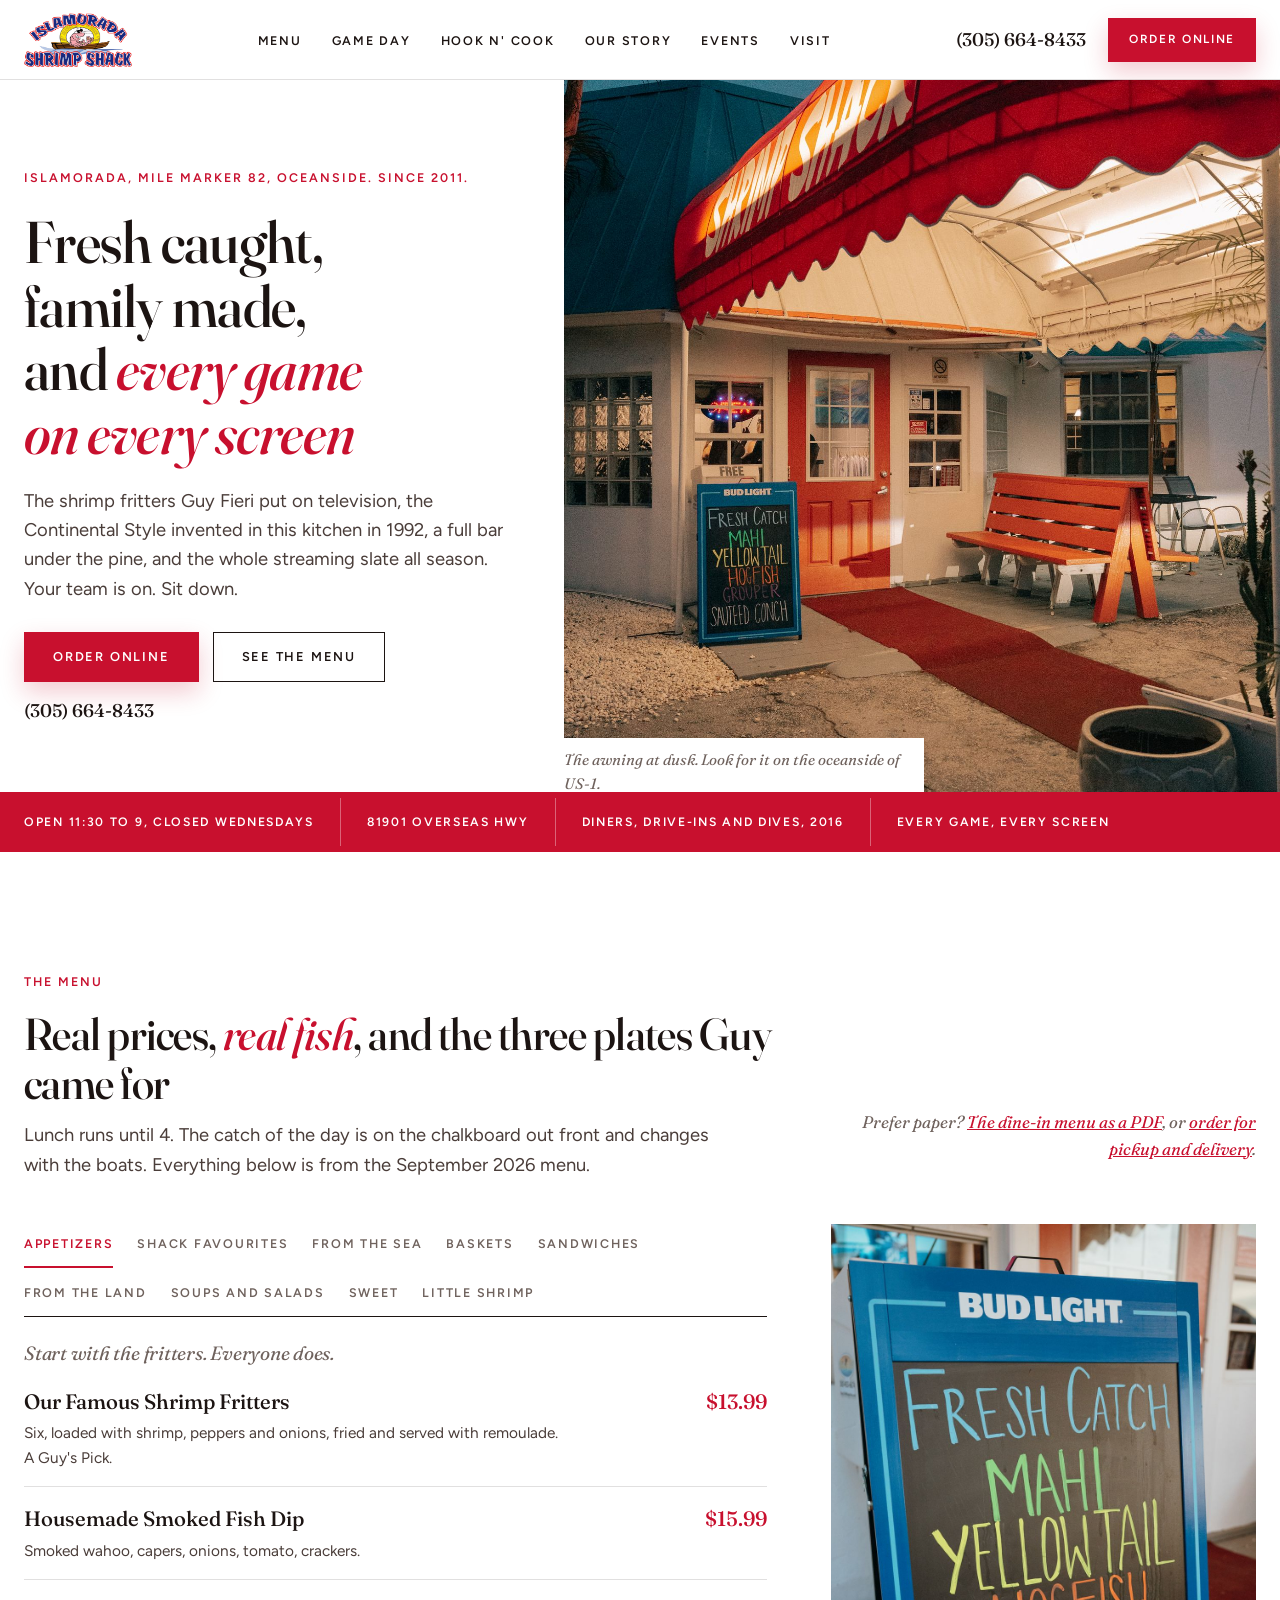
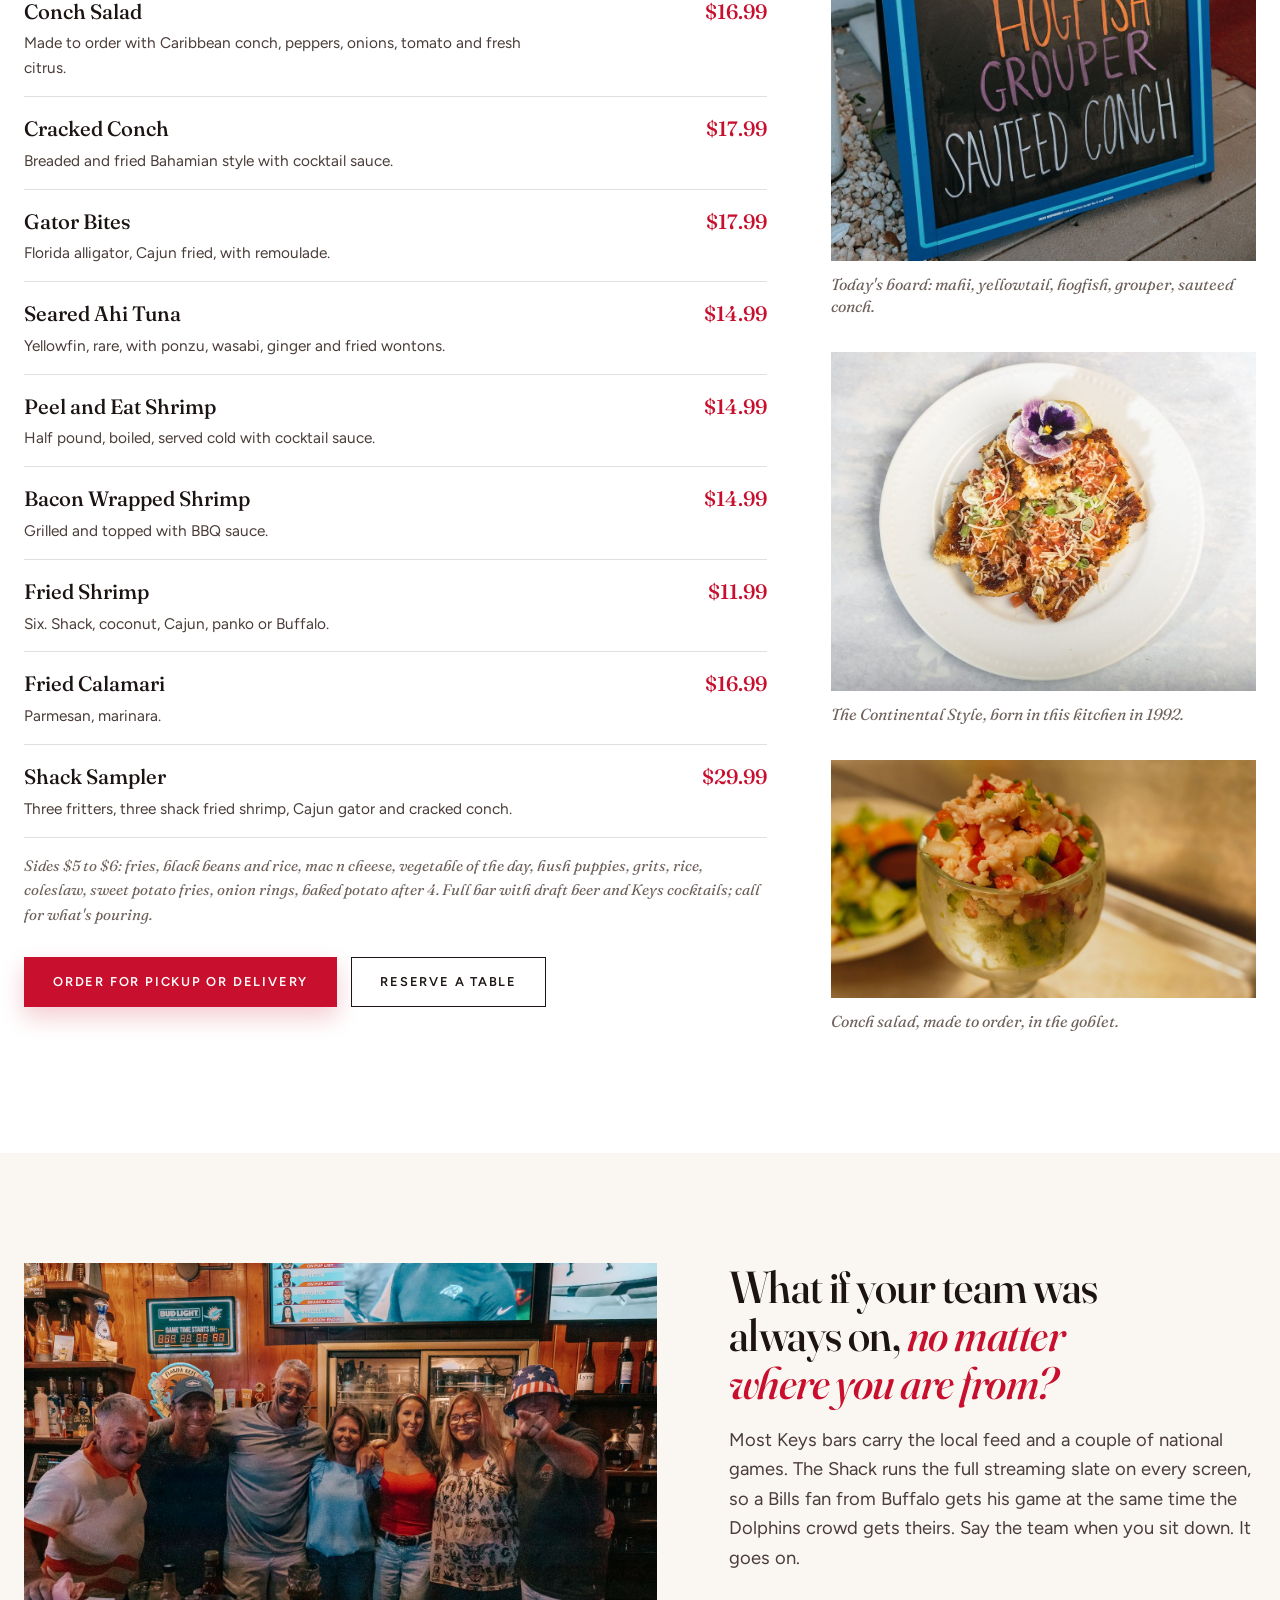
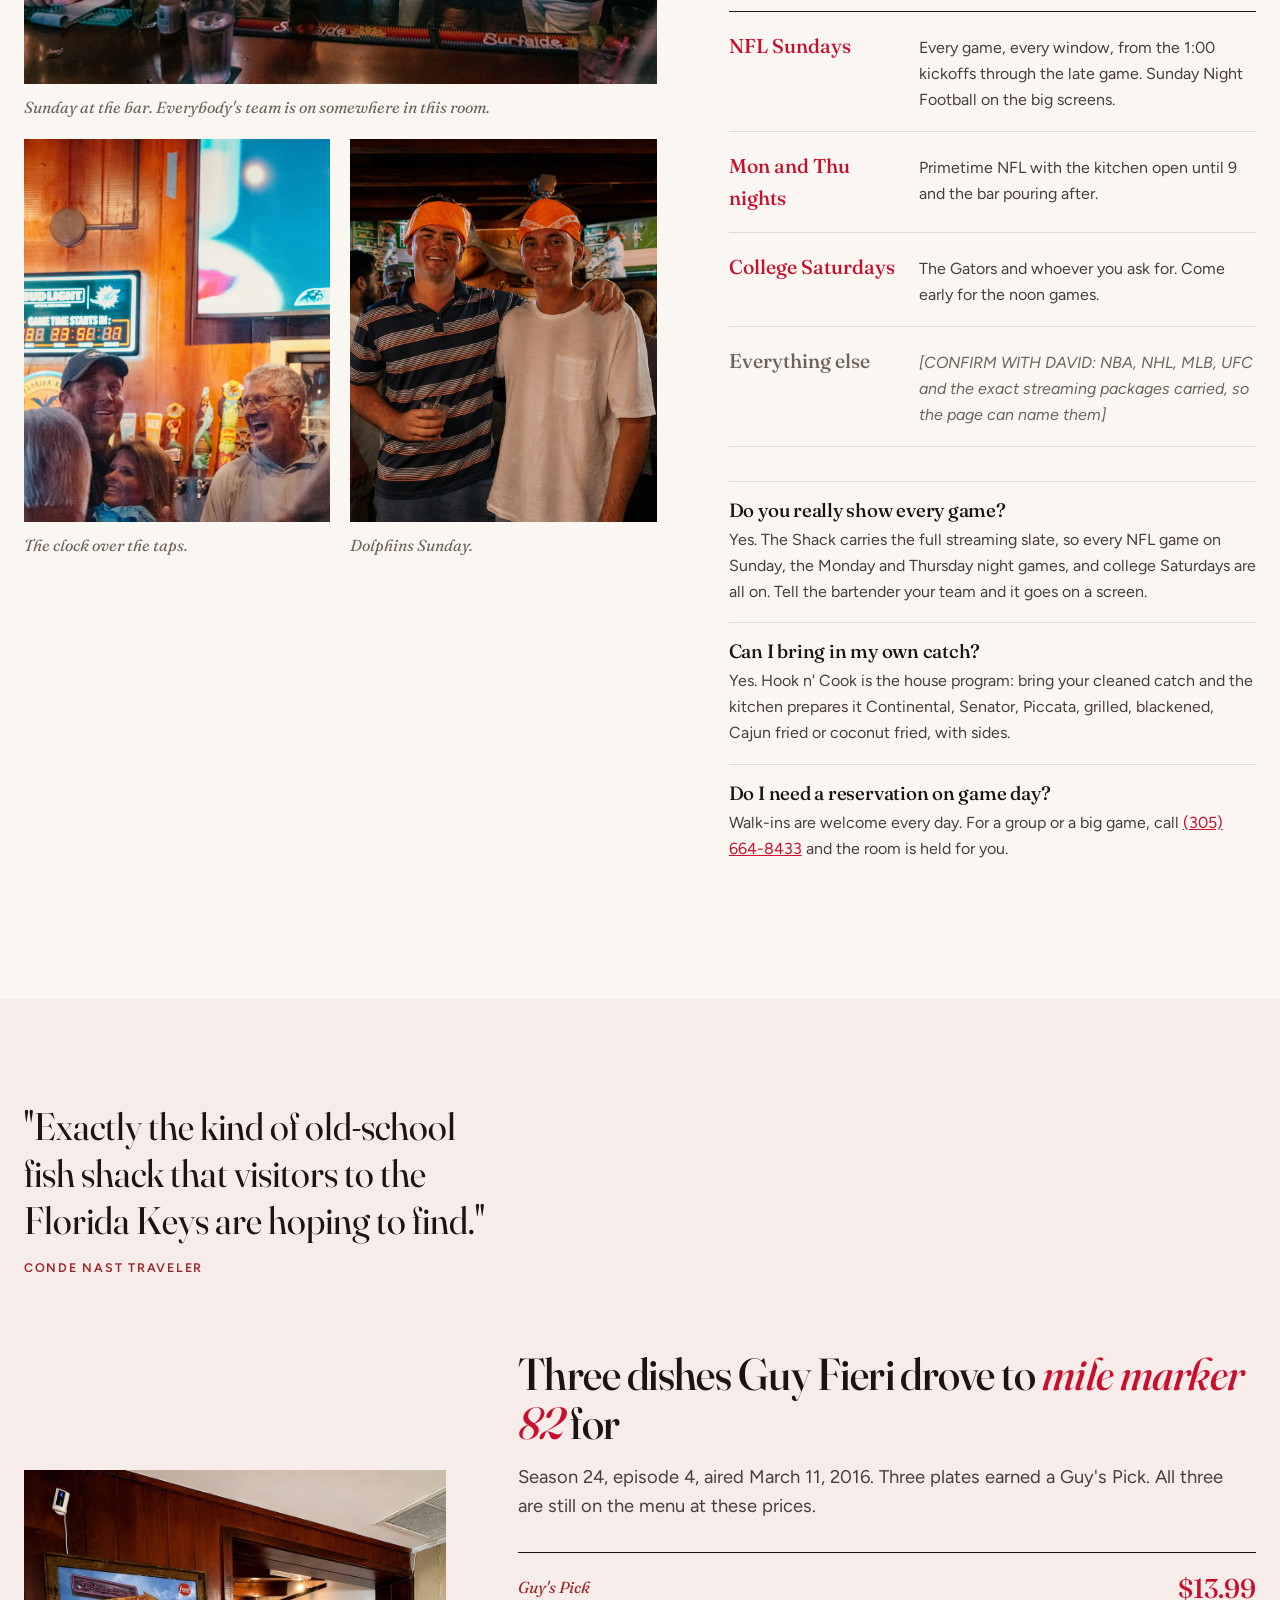
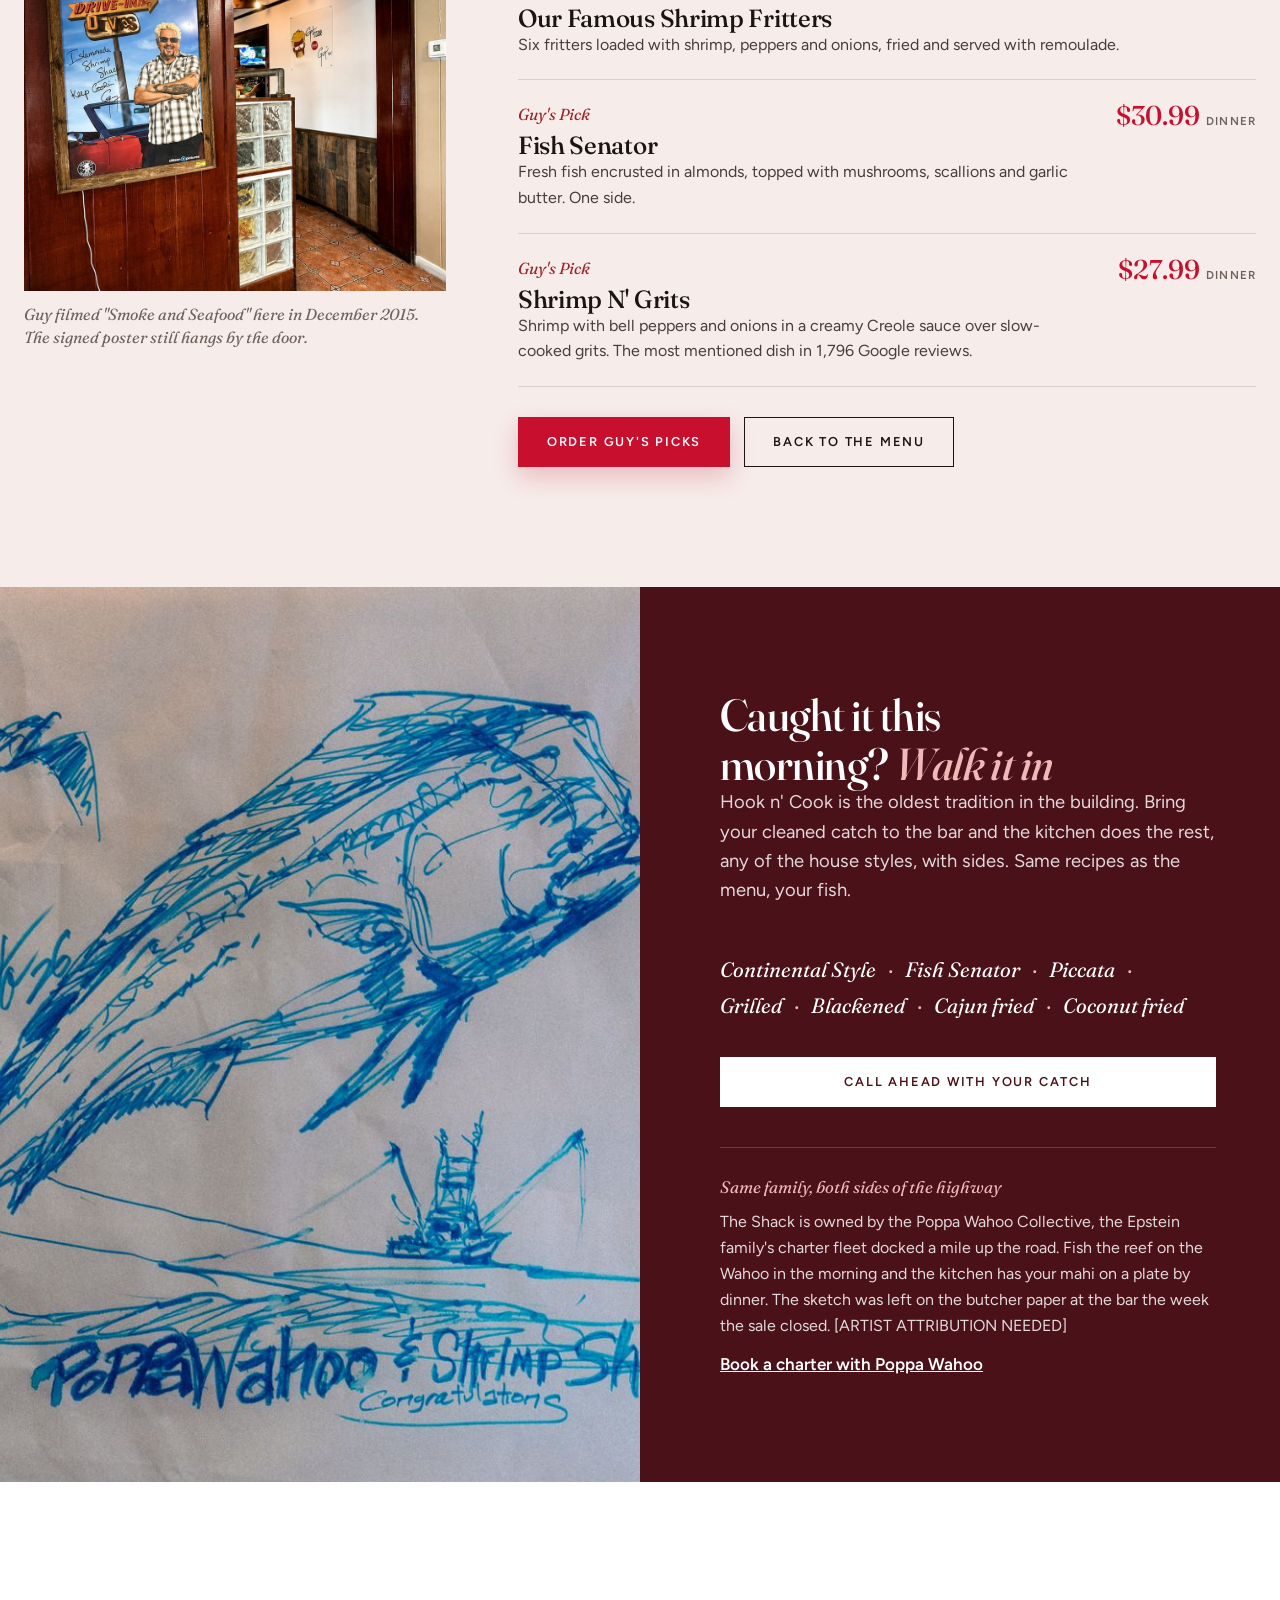
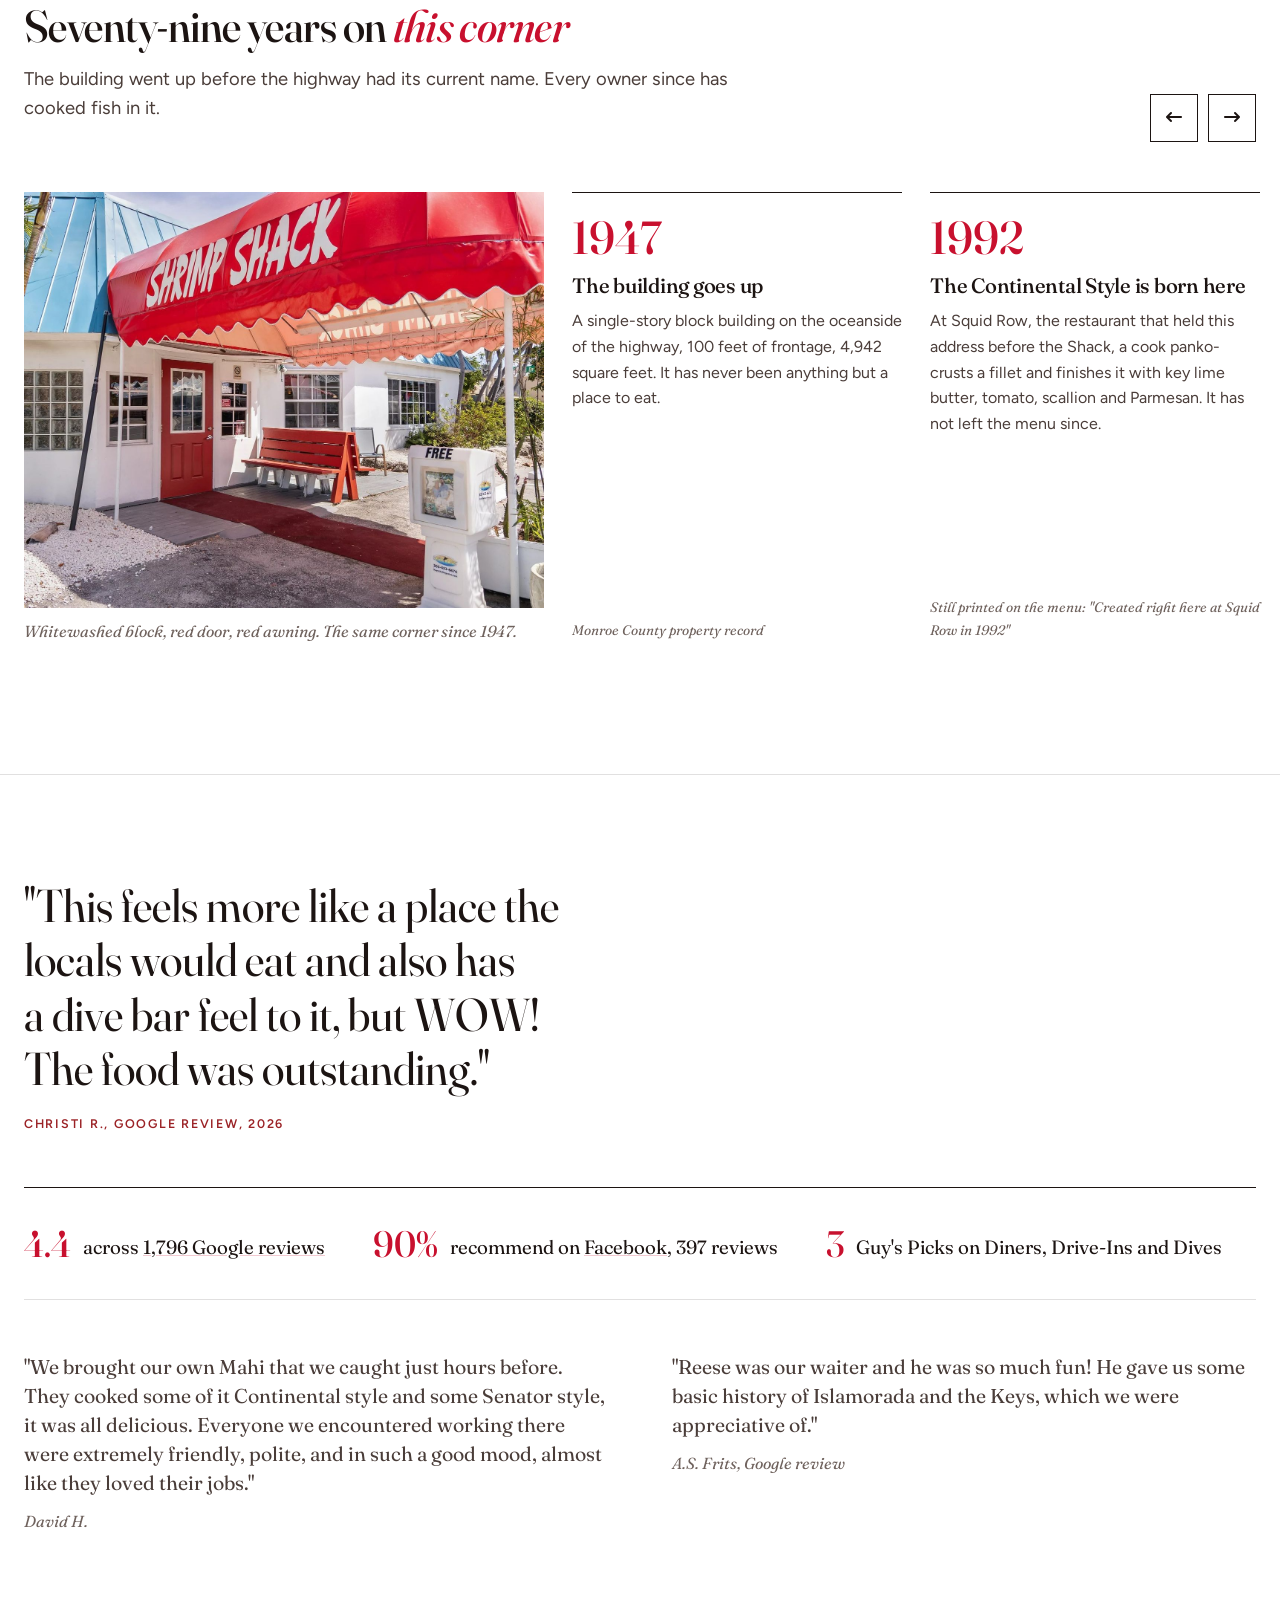
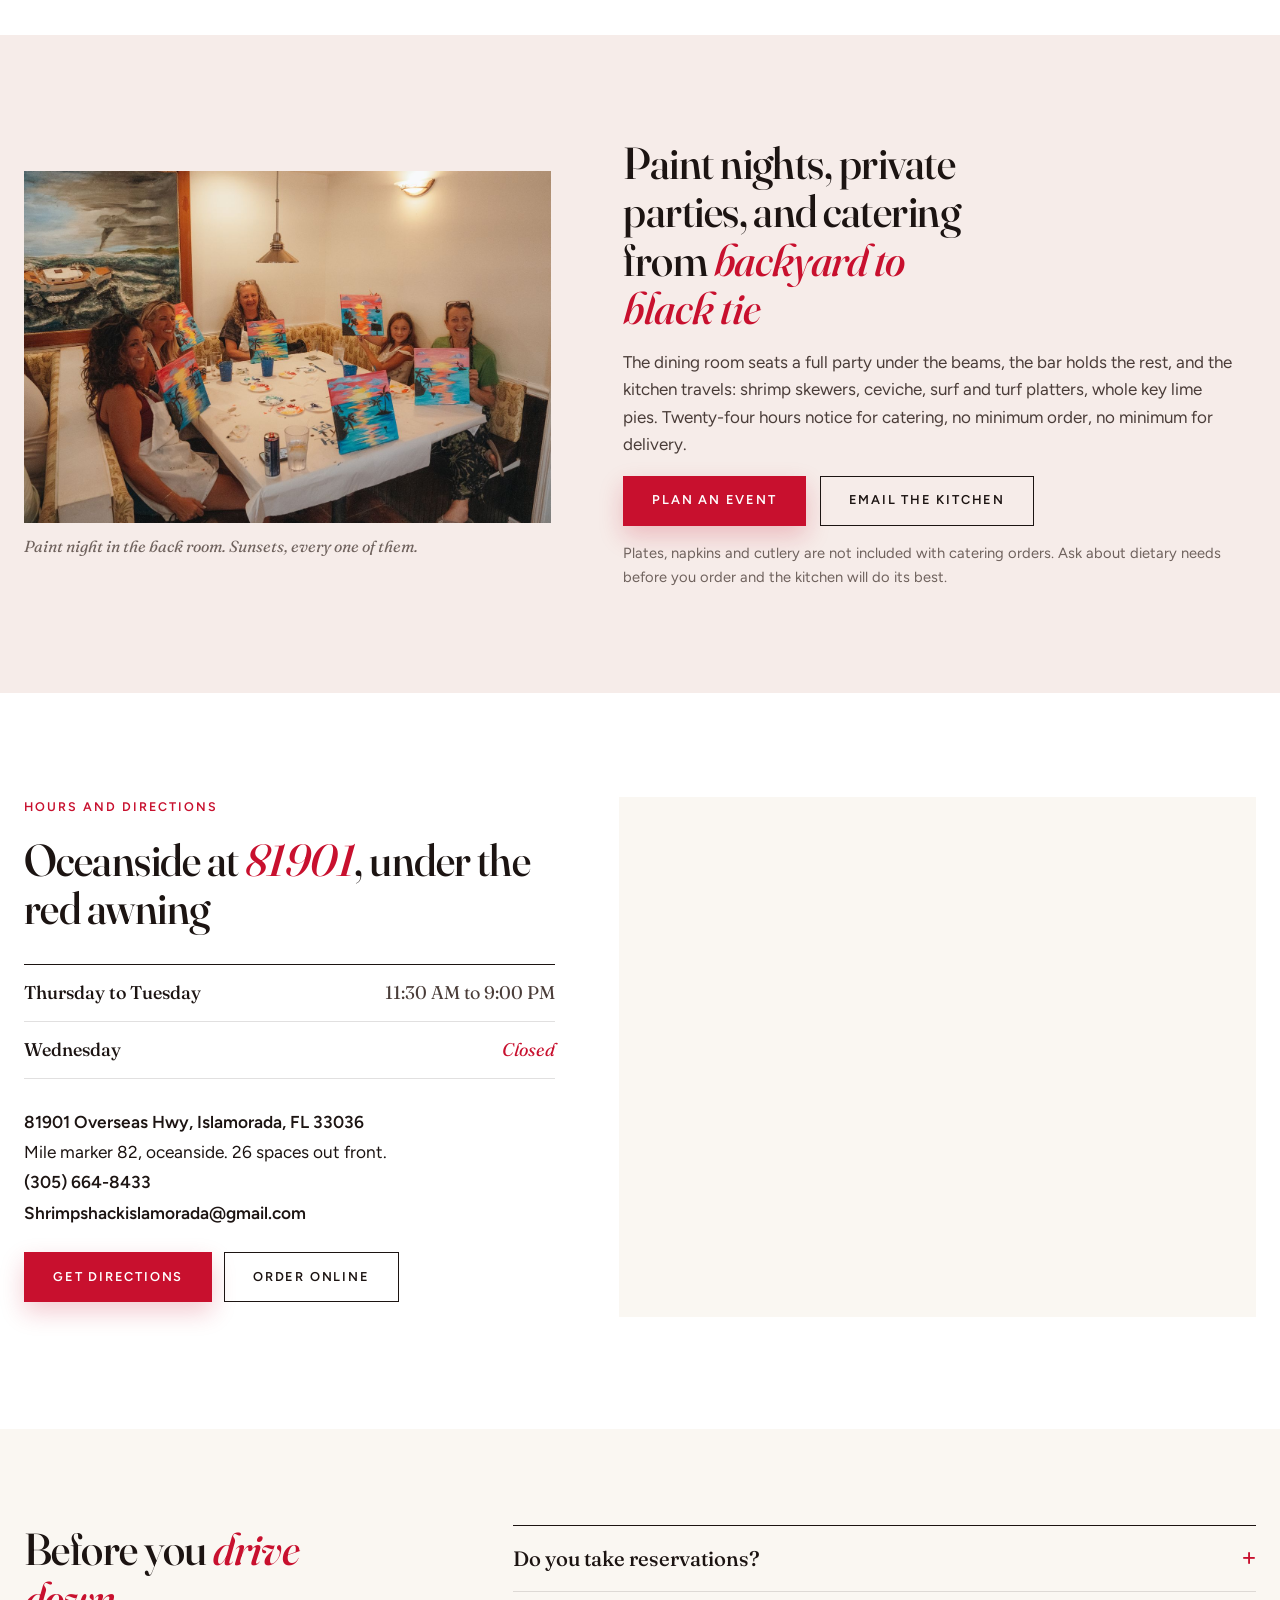
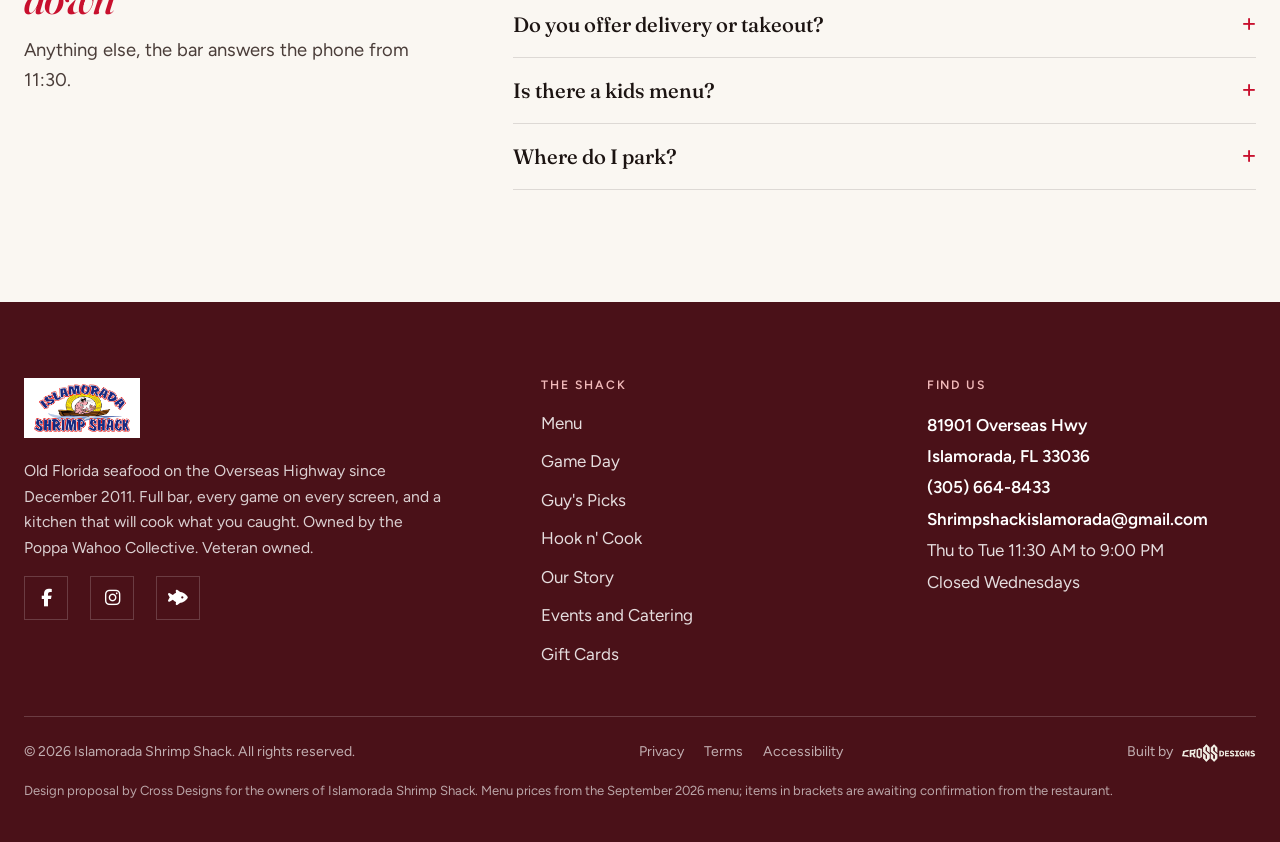
==== index.html @ c1c5cdf0 "Shrimp Shack redesign demo" ====
<!DOCTYPE html>
<html lang="en">
<head>
<meta charset="utf-8">
<meta name="viewport" content="width=device-width, initial-scale=1.0, viewport-fit=cover">
<title>Islamorada Shrimp Shack | Seafood, Bar and Every Game on Every Screen</title>
<meta name="description" content="Islamorada Shrimp Shack, 81901 Overseas Hwy: the Diners, Drive-Ins and Dives seafood shack with every game on every screen. Open 11:30 to 9. (305) 664-8433.">
<!-- DEMO BUILD: noindex stays on until this replaces the live site on islamoradashrimpshack.com. Flip to "index, follow" at launch. -->
<meta name="robots" content="noindex, nofollow">
<link rel="canonical" href="https://islamoradashrimpshack.com/">
<meta name="theme-color" content="#C8102E">
<meta name="geo.region" content="US-FL">
<meta name="geo.placename" content="Islamorada, FL">
<meta name="geo.position" content="24.919103;-80.633707">
<meta name="ICBM" content="24.919103, -80.633707">
<meta property="og:type" content="restaurant.restaurant">
<meta property="og:site_name" content="Islamorada Shrimp Shack">
<meta property="og:locale" content="en_US">
<meta property="og:title" content="Islamorada Shrimp Shack | Seafood, Bar and Every Game on Every Screen">
<meta property="og:description" content="Islamorada Shrimp Shack, 81901 Overseas Hwy: the Diners, Drive-Ins and Dives seafood shack with every game on every screen. Open 11:30 to 9. (305) 664-8433.">
<meta property="og:url" content="https://islamoradashrimpshack.com/">
<meta property="og:image" content="https://crossfiber.github.io/ShrimpShack/assets/og-share.jpg">
<meta property="og:image:width" content="1200">
<meta property="og:image:height" content="630">
<meta property="og:image:alt" content="Islamorada Shrimp Shack share card: the logo over the knotty pine bar with the line Every game on every screen">
<meta name="twitter:card" content="summary_large_image">
<meta name="twitter:title" content="Islamorada Shrimp Shack | Seafood, Bar and Every Game on Every Screen">
<meta name="twitter:description" content="Islamorada Shrimp Shack, 81901 Overseas Hwy: the Diners, Drive-Ins and Dives seafood shack with every game on every screen. Open 11:30 to 9. (305) 664-8433.">
<meta name="twitter:image" content="https://crossfiber.github.io/ShrimpShack/assets/og-share.jpg">
<link rel="icon" type="image/png" href="assets/favicon.png">
<link rel="preconnect" href="https://fonts.googleapis.com">
<link rel="preconnect" href="https://fonts.gstatic.com" crossorigin>
<link href="https://fonts.googleapis.com/css2?family=Fraunces:ital,opsz,wght@0,9..144,400;0,9..144,500;0,9..144,600;1,9..144,400;1,9..144,500&family=Figtree:wght@400;500;600&display=swap" rel="stylesheet">
<link rel="stylesheet" href="https://cdnjs.cloudflare.com/ajax/libs/font-awesome/6.5.2/css/all.min.css">
<script type="application/ld+json">
{
  "@context": "https://schema.org",
  "@type": "Restaurant",
  "@id": "https://islamoradashrimpshack.com/#restaurant",
  "name": "Islamorada Shrimp Shack",
  "description": "Islamorada Shrimp Shack, 81901 Overseas Hwy: the Diners, Drive-Ins and Dives seafood shack with every game on every screen. Open 11:30 to 9. (305) 664-8433.",
  "url": "https://islamoradashrimpshack.com/",
  "telephone": "+1-305-664-8433",
  "email": "Shrimpshackislamorada@gmail.com",
  "image": "https://crossfiber.github.io/ShrimpShack/assets/og-share.jpg",
  "logo": "https://crossfiber.github.io/ShrimpShack/assets/logo.png",
  "priceRange": "$$",
  "servesCuisine": ["Seafood", "American", "Bar"],
  "acceptsReservations": "True",
  "hasMenu": "https://islamoradashrimpshack.com/menu",
  "foundingDate": "2011-12",
  "address": {
    "@type": "PostalAddress",
    "streetAddress": "81901 Overseas Hwy",
    "addressLocality": "Islamorada",
    "addressRegion": "FL",
    "postalCode": "33036",
    "addressCountry": "US"
  },
  "geo": { "@type": "GeoCoordinates", "latitude": 24.919103, "longitude": -80.633707 },
  "openingHoursSpecification": [
    { "@type": "OpeningHoursSpecification", "dayOfWeek": ["Thursday","Friday","Saturday","Sunday","Monday","Tuesday"], "opens": "11:30", "closes": "21:00" }
  ],
  "areaServed": [
    { "@type": "City", "name": "Islamorada" },
    { "@type": "City", "name": "Tavernier" },
    { "@type": "City", "name": "Plantation Key" },
    { "@type": "AdministrativeArea", "name": "Monroe County, Florida" }
  ],
  "paymentAccepted": "Cash, Credit Card",
  "currenciesAccepted": "USD",
  "knowsAbout": ["Hook n Cook", "Key West pink shrimp", "Continental Style fish", "Fish Senator", "Shrimp fritters", "NFL game day", "College football"],
  "amenityFeature": [
    { "@type": "LocationFeatureSpecification", "name": "Full bar", "value": true },
    { "@type": "LocationFeatureSpecification", "name": "Every game on every screen", "value": true },
    { "@type": "LocationFeatureSpecification", "name": "Cook your catch", "value": true }
  ],
  "aggregateRating": { "@type": "AggregateRating", "ratingValue": "4.4", "reviewCount": "1796", "bestRating": "5" },
  "sameAs": [
    "https://www.facebook.com/IslamoradaShrimpShack/",
    "https://www.instagram.com/islamoradashrimpshack/",
    "https://www.google.com/maps/place/?q=place_id:ChIJ0X5CPmA314gRxZ0DjyDF1U4",
    "https://www.foodnetwork.com/restaurants/fl/islamorada/islamorada-shrimp-shack-restaurant",
    "https://poppawahoo.com/"
  ],
  "hasOfferCatalog": {
    "@type": "OfferCatalog",
    "name": "Guy's Picks and Shack Favourites",
    "itemListElement": [
      { "@type": "Offer", "itemOffered": { "@type": "MenuItem", "name": "Our Famous Shrimp Fritters" }, "price": "13.99", "priceCurrency": "USD" },
      { "@type": "Offer", "itemOffered": { "@type": "MenuItem", "name": "Fish Senator (dinner)" }, "price": "30.99", "priceCurrency": "USD" },
      { "@type": "Offer", "itemOffered": { "@type": "MenuItem", "name": "Shrimp N' Grits (dinner)" }, "price": "27.99", "priceCurrency": "USD" },
      { "@type": "Offer", "itemOffered": { "@type": "MenuItem", "name": "Continental Style (dinner)" }, "price": "25.99", "priceCurrency": "USD" },
      { "@type": "Offer", "itemOffered": { "@type": "MenuItem", "name": "Conch Salad" }, "price": "16.99", "priceCurrency": "USD" },
      { "@type": "Offer", "itemOffered": { "@type": "MenuItem", "name": "Key Lime Pie" }, "price": "5.99", "priceCurrency": "USD" }
    ]
  },
  "parentOrganization": { "@type": "Organization", "name": "The Poppa Wahoo Collective", "url": "https://poppawahoo.com/" }
}
</script>
<script type="application/ld+json">
{
  "@context": "https://schema.org",
  "@type": "FAQPage",
  "mainEntity": [
    { "@type": "Question", "name": "Do you really show every game?", "acceptedAnswer": { "@type": "Answer", "text": "Yes. The Shack carries the full streaming slate, so every NFL game on Sunday, the Monday and Thursday night games, and college Saturdays are all on. Tell the bartender your team and it goes on a screen." } },
    { "@type": "Question", "name": "Can I bring in my own catch?", "acceptedAnswer": { "@type": "Answer", "text": "Yes. Hook n' Cook is the house program: bring your cleaned catch and the kitchen prepares it Continental, Senator, Piccata, grilled, blackened, Cajun fried or coconut fried, with sides." } },
    { "@type": "Question", "name": "Do I need a reservation on game day?", "acceptedAnswer": { "@type": "Answer", "text": "Walk-ins are welcome every day. For a group or a big game, call (305) 664-8433 and the room is held for you." } },
    { "@type": "Question", "name": "Do you take reservations?", "acceptedAnswer": { "@type": "Answer", "text": "Yes, by phone at (305) 664-8433. Walk-ins are always welcome." } },
    { "@type": "Question", "name": "Do you offer delivery or takeout?", "acceptedAnswer": { "@type": "Answer", "text": "Both. Order directly at islamoradashrimpshack.com/menu for pickup or delivery, or through the delivery apps." } },
    { "@type": "Question", "name": "Is there a kids menu?", "acceptedAnswer": { "@type": "Answer", "text": "Yes. For the Little Shrimp is for children 10 and under, with a side included: fried shrimp, ribs, chicken fingers, fish fingers, grilled cheese, burgers, pasta and mac n cheese." } },
    { "@type": "Question", "name": "Where do I park?", "acceptedAnswer": { "@type": "Answer", "text": "Right on the Overseas Highway at 81901, oceanside, with 26 spaces out front. The red awning is visible from US-1." } }
  ]
}
</script>
<style>
:root{
  --scarlet:#C8102E; --brick:#9B2226; --oxblood:#4A1118; --oxblood-2:#5C1A22;
  --blush:#F6ECE9; --rose-line:rgba(200,16,46,.22);
  --white:#FFFFFF; --ivory:#FAF7F2; --ink:#1C1412; --ink-2:#4A3D39; --muted:#6F625D;
  --line:rgba(28,20,18,.13); --line-d:rgba(255,255,255,.18);
  --nav-h:80px; --nav-h-sm:66px;
  --serif:'Fraunces',Georgia,'Times New Roman',serif;
  --sans:'Figtree','Helvetica Neue',Arial,sans-serif;
  --ease:cubic-bezier(.2,.7,.2,1);
}
*{box-sizing:border-box}
html{scroll-padding-top:calc(var(--nav-h) + 20px);-webkit-text-size-adjust:100%;overflow-x:clip}
body{margin:0;background:var(--white);color:var(--ink);font-family:var(--sans);font-size:17px;line-height:1.62;overflow-x:clip}
body.drawer-open{overflow:hidden}
img{max-width:100%;display:block}
a{color:inherit}
h1,h2,h3{font-family:var(--serif);font-weight:500;line-height:1.08;margin:0;letter-spacing:-.012em;font-variation-settings:"opsz" 144}
h1{font-size:clamp(2.6rem,4.6vw,4.4rem)}
h2{font-size:clamp(2rem,3.5vw,3.1rem)}
h3{font-size:1.4rem;font-variation-settings:"opsz" 48}
p{margin:0 0 1em}
em,.hl{font-style:italic;font-weight:500}
.hl{color:var(--scarlet)}
.dark .hl{color:#F0B9B9}
.container{width:min(1240px,100% - 48px);margin-inline:auto}
.duplex > *,.picks-grid > *,.menu-wrap > *,.events-grid > *,.visit-grid > *,.faq-grid > *,.foot-grid > *,.hero-grid > *,.hook-band > *{min-width:0}
.skip-link{position:absolute;left:-9999px;top:0;z-index:9999;background:#111;color:#fff;padding:12px 18px;font-weight:700;text-decoration:none}
.skip-link:focus{left:0}
:focus-visible{outline:3px solid var(--scarlet);outline-offset:3px}
.dark :focus-visible{outline-color:#F0B9B9}
.kicker{font-family:var(--sans);font-weight:600;font-size:.78rem;letter-spacing:.16em;text-transform:uppercase;color:var(--scarlet);margin:0 0 18px}
.dark .kicker{color:#F0B9B9}
.lede{font-size:1.15rem;color:var(--ink-2);max-width:60ch;line-height:1.6}
.dark .lede{color:rgba(255,255,255,.84)}

/* buttons: square corners, small caps */
.btn{display:inline-flex;align-items:center;justify-content:center;gap:.6em;font-family:var(--sans);font-weight:600;font-size:.8rem;letter-spacing:.14em;text-transform:uppercase;text-decoration:none;padding:17px 28px;min-height:50px;border:1.5px solid transparent;cursor:pointer;line-height:1;transition:background .2s,color .2s,border-color .2s,transform .22s var(--ease),box-shadow .22s var(--ease)}
.btn-red{background:var(--scarlet);color:#fff;border-color:var(--scarlet);box-shadow:0 10px 24px rgba(200,16,46,.22)}
.btn-red:hover{background:var(--brick);border-color:var(--brick);transform:translateY(-2px);box-shadow:0 14px 28px rgba(200,16,46,.28)}
.btn-ink{background:transparent;color:var(--ink);border-color:var(--ink)}
.btn-ink:hover{background:var(--ink);color:#fff;transform:translateY(-2px)}
.btn-white{background:#fff;color:var(--oxblood);border-color:#fff}
.btn-white:hover{background:var(--blush);transform:translateY(-2px)}
.btn-sm{padding:13px 20px;min-height:44px;font-size:.74rem}
.tel{font-family:var(--serif);font-size:1.15rem;font-weight:500;text-decoration:none;color:var(--ink);white-space:nowrap;font-variation-settings:"opsz" 48}
.tel:hover{color:var(--scarlet)}

figure{margin:0}
figcaption{font-family:var(--serif);font-style:italic;font-size:1rem;color:var(--muted);padding:12px 0 0;line-height:1.4;font-variation-settings:"opsz" 24}
.photo img{width:100%;height:auto}

/* ---------- nav ---------- */
.nav{position:fixed;top:0;left:0;right:0;height:var(--nav-h);background:var(--white);border-bottom:1px solid var(--line);z-index:100}
.nav .container{height:100%;display:flex;align-items:center;justify-content:space-between;gap:24px}
.brand{display:flex;align-items:center;height:100%}
.brand img{height:54px;width:auto}
.nav-links{display:flex;gap:30px;list-style:none;margin:0;padding:0}
.nav-links a{font-family:var(--sans);font-weight:600;font-size:.78rem;letter-spacing:.14em;text-transform:uppercase;text-decoration:none;color:var(--ink);padding:8px 0;border-bottom:1.5px solid transparent;transition:border-color .2s,color .2s}
.nav-links a:hover{color:var(--scarlet);border-color:var(--scarlet)}
.nav-right{display:flex;align-items:center;gap:22px}
.hamburger{display:none;background:none;border:0;width:48px;height:48px;cursor:pointer;color:var(--ink);font-size:1.35rem;align-items:center;justify-content:center}
body.drawer-open .hamburger{display:none}
.drawer{position:fixed;top:0;right:0;width:min(380px,88vw);height:100dvh;background:var(--oxblood);color:#fff;z-index:200;transform:translateX(104%);visibility:hidden;transition:transform .34s var(--ease),visibility 0s linear .34s;display:flex;flex-direction:column;padding:22px 30px max(26px,env(safe-area-inset-bottom));overflow-y:auto}
.drawer.open{transform:none;visibility:visible;transition-delay:0s}
.drawer-head{display:flex;align-items:center;justify-content:space-between;padding-bottom:20px;border-bottom:1px solid var(--line-d)}
.drawer-head img{height:44px;width:auto;background:#fff;padding:5px 8px}
.drawer-close{background:none;border:0;color:#fff;width:48px;height:48px;font-size:1.5rem;cursor:pointer}
.drawer-links{list-style:none;margin:0;padding:24px 0 0}
.drawer-links li{opacity:0;transform:translateX(16px);transition:opacity .35s var(--ease),transform .35s var(--ease)}
.drawer.open .drawer-links li{opacity:1;transform:none}
.drawer.open .drawer-links li:nth-child(1){transition-delay:.08s}.drawer.open .drawer-links li:nth-child(2){transition-delay:.13s}.drawer.open .drawer-links li:nth-child(3){transition-delay:.18s}.drawer.open .drawer-links li:nth-child(4){transition-delay:.23s}.drawer.open .drawer-links li:nth-child(5){transition-delay:.28s}.drawer.open .drawer-links li:nth-child(6){transition-delay:.33s}
.drawer-links a{display:block;font-family:var(--serif);font-size:1.6rem;font-weight:500;color:#fff;text-decoration:none;padding:13px 0;border-bottom:1px solid var(--line-d);font-variation-settings:"opsz" 72}
.drawer-links a:hover{color:#F0B9B9}
.drawer-links small{display:block;font-family:var(--sans);font-size:.86rem;color:rgba(255,255,255,.62);margin-top:-2px;font-style:italic}
.drawer-foot{margin-top:auto;padding-top:24px;display:flex;flex-direction:column;gap:12px}
.drawer-foot p{font-size:.9rem;color:rgba(255,255,255,.7);margin:6px 0 0;text-align:center}
.overlay{position:fixed;inset:0;background:rgba(28,20,18,.55);z-index:150;opacity:0;pointer-events:none;transition:opacity .3s}
.overlay.open{opacity:1;pointer-events:auto}

/* ---------- hero: white column + awning bleeding right ---------- */
.hero{margin-top:var(--nav-h);background:var(--white)}
.hero-grid{display:grid;grid-template-columns:minmax(24px,calc((100% - 1240px)/2)) minmax(0,540px) minmax(0,1fr);min-height:640px}
.hero-copy{grid-column:2;padding:88px 56px 96px 0;display:flex;flex-direction:column;justify-content:center;gap:22px}
.hero-media{grid-column:3/-1}
.hero h1{max-width:12ch;text-wrap:balance;order:2}
.hero .kicker{order:1;margin:0}
.hero p.lede{order:3;margin:0}
.hero-ctas{order:4;display:flex;gap:14px;flex-wrap:wrap;align-items:center;margin-top:6px}
.hero-media{position:relative;min-height:640px}
.hero-media img{position:absolute;inset:0;width:100%;height:100%;object-fit:cover;object-position:62% 55%}
.hero-caption{position:absolute;left:0;bottom:0;background:var(--white);color:var(--muted);font-family:var(--serif);font-style:italic;font-size:.95rem;padding:10px 18px 10px 0;max-width:36ch;font-variation-settings:"opsz" 24}

/* awning stripe: the overlap element */
.stripe{background:var(--scarlet);color:#fff;position:relative;z-index:2;margin-top:-30px}
.stripe .container{display:flex;flex-wrap:wrap;align-items:center;gap:8px 0;min-height:60px;font-family:var(--sans);font-weight:600;font-size:.76rem;letter-spacing:.14em;text-transform:uppercase}
.stripe span{padding:14px 26px 14px 0;margin-right:26px;border-right:1px solid rgba(255,255,255,.35)}
.stripe span:last-child{border-right:0;margin-right:0}
.stripe a{color:#fff;text-decoration:none}
.stripe a:hover{text-decoration:underline}

/* ---------- section basics ---------- */
section{padding:120px 0}
.dark{background:var(--oxblood);color:#fff}
.tint{background:var(--blush)}
.ivory{background:var(--ivory)}

/* ---------- game day ---------- */
.gameday{padding-top:110px}
.duplex{display:grid;grid-template-columns:minmax(0,6fr) minmax(0,5fr);gap:72px;align-items:start}
.duplex-media{display:grid;grid-template-columns:1fr 1fr;gap:20px;align-content:start}
.duplex-media .photo.wide{grid-column:1/-1}
.duplex-media .photo:not(.wide) img{aspect-ratio:4/5;object-fit:cover;height:auto}
.qform{max-width:15ch}
.sched{margin:38px 0 34px;border-top:1px solid var(--ink)}
.sched-row{display:grid;grid-template-columns:170px 1fr;gap:20px;padding:18px 0;border-bottom:1px solid var(--line);align-items:baseline}
.sched-row b{font-family:var(--serif);font-weight:500;font-size:1.25rem;color:var(--scarlet);font-variation-settings:"opsz" 48}
.sched-row p{margin:0;color:var(--ink-2);font-size:1rem}
.sched-row.todo b{color:var(--muted)}
.sched-row.todo p{color:var(--muted);font-style:italic}
.qa{margin:0;padding:0;list-style:none}
.qa li{padding:18px 0;border-top:1px solid var(--line)}
.qa h3{font-size:1.2rem;margin-bottom:6px}
.qa p{margin:0;color:var(--ink-2);font-size:1rem}
.qa a{color:var(--scarlet)}

/* ---------- Guy's picks ---------- */
.picks{padding-top:104px}
.pullq{font-family:var(--serif);font-size:clamp(1.7rem,3vw,2.7rem);line-height:1.22;font-weight:400;max-width:26ch;margin:0 0 14px;text-wrap:balance;font-variation-settings:"opsz" 144}
.pullq-src{font-family:var(--sans);font-size:.78rem;letter-spacing:.14em;text-transform:uppercase;color:var(--brick);margin-bottom:72px;font-weight:600}
.picks-grid{display:grid;grid-template-columns:minmax(0,4fr) minmax(0,7fr);gap:72px;align-items:center}
.ledger{list-style:none;margin:0;padding:0;border-top:1px solid var(--ink)}
.ledger li{display:grid;grid-template-columns:minmax(0,1fr) auto;gap:8px 28px;padding:22px 0;border-bottom:1px solid var(--line);align-items:start}
.ledger h3{font-size:1.55rem}
.ledger .tag{font-family:var(--serif);font-style:italic;font-size:1rem;color:var(--brick);display:block;margin-bottom:4px;font-variation-settings:"opsz" 24}
.ledger .price{font-family:var(--serif);font-weight:500;font-size:1.7rem;color:var(--scarlet);white-space:nowrap;font-variation-settings:"opsz" 72;line-height:1}
.ledger .price small{font-family:var(--sans);font-size:.72rem;letter-spacing:.1em;text-transform:uppercase;color:var(--muted);margin-left:6px;font-weight:600}
.ledger p{margin:0;color:var(--ink-2);font-size:1rem}
.picks-copy{margin-top:30px;display:flex;gap:14px;flex-wrap:wrap;align-items:center}

/* ---------- menu ---------- */
.menu-head{display:grid;grid-template-columns:minmax(0,7fr) minmax(0,4fr);gap:48px;align-items:end;margin-bottom:44px}
.menu-head .lede{margin:14px 0 0}
.menu-head-aside{font-family:var(--serif);font-style:italic;font-size:1.05rem;color:var(--muted);text-align:right;font-variation-settings:"opsz" 24}
.menu-head-aside a{color:var(--scarlet)}
.menu-wrap{display:grid;grid-template-columns:minmax(0,7fr) minmax(0,4fr);gap:64px;align-items:start}
.tabs{display:flex;gap:6px 24px;flex-wrap:wrap;border-bottom:1px solid var(--ink);margin-bottom:6px}
.tab{font-family:var(--sans);font-weight:600;font-size:.78rem;letter-spacing:.14em;text-transform:uppercase;padding:12px 0 14px;border:0;border-bottom:2px solid transparent;margin-bottom:-1px;background:transparent;color:var(--muted);cursor:pointer;min-height:44px;transition:color .2s,border-color .2s;white-space:nowrap}
.tab:hover{color:var(--ink)}
.tab[aria-selected="true"]{color:var(--scarlet);border-bottom-color:var(--scarlet)}
.menu-panel{display:none}
.menu-panel.active{display:block}
.menu-panel h3{font-family:var(--serif);font-style:italic;font-weight:400;font-size:1.2rem;color:var(--muted);margin:26px 0 6px;font-variation-settings:"opsz" 24}
.mrow{display:flex;align-items:baseline;justify-content:space-between;gap:28px;padding:15px 0;border-bottom:1px solid var(--line)}
.mrow .name{font-family:var(--serif);font-size:1.3rem;font-weight:500;font-variation-settings:"opsz" 48}
.mrow .desc{font-size:.96rem;color:var(--ink-2);margin:3px 0 0;max-width:54ch}
.mrow .price{font-family:var(--serif);font-weight:500;font-size:1.3rem;white-space:nowrap;color:var(--scarlet);font-variation-settings:"opsz" 48}
.mrow .price small{font-family:var(--sans);font-weight:600;font-size:.66rem;color:var(--muted);letter-spacing:.1em;text-transform:uppercase;margin:0 2px}
.menu-note{font-size:.95rem;color:var(--muted);margin:16px 0 0;font-style:italic;font-family:var(--serif);font-variation-settings:"opsz" 24}
.menu-foot{margin-top:30px;display:flex;gap:14px;align-items:center;flex-wrap:wrap}
.menu-side{display:grid;gap:34px;position:sticky;top:calc(var(--nav-h) + 28px)}

/* ---------- hook n cook (container break, dark) ---------- */
.hook{padding:0}
.hook-band{position:relative;display:grid;grid-template-columns:minmax(0,1fr) minmax(0,1fr);min-height:600px}
.hook-media{position:relative;min-height:420px}
.hook-media img{position:absolute;inset:0;width:100%;height:100%;object-fit:cover;object-position:center 45%}
.hook-copy{padding:104px 64px 104px 80px;display:flex;flex-direction:column;justify-content:center}
.hook-copy > *{max-width:540px}
.hook h2{max-width:14ch}
.styles{margin:28px 0 34px;padding:0;list-style:none;font-family:var(--serif);font-size:1.3rem;font-style:italic;color:#fff;line-height:1.7;font-variation-settings:"opsz" 48}
.styles li{display:inline-block}
.styles li::after{content:"\00b7";margin:0 12px;color:#F0B9B9;font-style:normal}
.styles li:last-child::after{content:""}
.hook-aside{margin-top:40px;padding-top:26px;border-top:1px solid var(--line-d)}
.hook-aside b{font-family:var(--serif);font-style:italic;font-weight:400;font-size:1.05rem;color:#F0B9B9;display:block;margin-bottom:8px;font-variation-settings:"opsz" 24}
.hook-aside p{margin:0 0 12px;color:rgba(255,255,255,.84);font-size:1rem}
.hook-aside a{color:#fff;font-weight:600}

/* ---------- history rail ---------- */
.story .rail-head{display:grid;grid-template-columns:minmax(0,1fr) auto;gap:48px;align-items:end;margin-bottom:46px}
.rail{display:flex;gap:28px;overflow-x:auto;scroll-snap-type:x mandatory;scrollbar-width:none;-ms-overflow-style:none;padding:4px 24px 12px max(24px,calc((100% - 1240px)/2));scroll-padding-left:max(24px,calc((100% - 1240px)/2))}
.rail::-webkit-scrollbar{display:none}
.stop{flex:0 0 330px;scroll-snap-align:start;display:flex;flex-direction:column;border-top:1px solid var(--ink);padding-top:22px}
.stop.art{flex-basis:520px;border-top:0;padding-top:0}
.stop.art img{width:100%;height:auto}
.stop-num{font-family:var(--serif);font-weight:500;font-size:2.9rem;line-height:1;color:var(--scarlet);font-variation-settings:"opsz" 144}
.stop h3{font-size:1.3rem;margin:14px 0 10px}
.stop p{margin:0;color:var(--ink-2);font-size:1rem;flex:1}
.stop .src{font-size:.86rem;color:var(--muted);margin-top:16px;font-style:italic;font-family:var(--serif);font-variation-settings:"opsz" 24}
.rail-nav{display:flex;gap:10px}
.rail-nav button{width:48px;height:48px;border:1.5px solid var(--ink);background:transparent;cursor:pointer;font-size:1rem;color:var(--ink);transition:background .2s,color .2s}
.rail-nav button:hover{background:var(--ink);color:#fff}

/* ---------- reviews ---------- */
.reviews{padding:104px 0 100px;border-top:1px solid var(--line)}
.review-feature{font-family:var(--serif);font-size:clamp(1.9rem,3.6vw,3.2rem);line-height:1.18;max-width:24ch;margin:0 0 18px;text-wrap:balance;font-variation-settings:"opsz" 144}
.review-who{font-family:var(--sans);font-size:.78rem;letter-spacing:.14em;text-transform:uppercase;color:var(--brick);font-weight:600}
.proof{margin:52px 0;padding:26px 0;border-top:1px solid var(--ink);border-bottom:1px solid var(--line);display:flex;gap:48px;flex-wrap:wrap;align-items:baseline;font-family:var(--serif);font-size:1.2rem;font-variation-settings:"opsz" 48}
.proof b{font-weight:500;font-size:2.3rem;color:var(--scarlet);margin-right:8px;vertical-align:-3px;font-variation-settings:"opsz" 144}
.proof a{color:var(--ink);text-decoration-color:var(--rose-line)}
.review-pair{display:grid;grid-template-columns:1fr 1fr;gap:64px}
.review-pair blockquote{margin:0;font-family:var(--serif);font-size:1.25rem;line-height:1.45;color:var(--ink-2);font-variation-settings:"opsz" 48}
.review-pair footer{margin-top:12px;font-family:var(--serif);font-style:italic;font-size:1rem;color:var(--muted);font-variation-settings:"opsz" 24}

/* ---------- events ---------- */
.events{padding:104px 0}
.events-grid{display:grid;grid-template-columns:minmax(0,5fr) minmax(0,6fr);gap:72px;align-items:center}
.events h2{max-width:14ch}
.events p{max-width:56ch;color:var(--ink-2)}
.events-ctas{display:flex;gap:14px;flex-wrap:wrap;align-items:center;margin-top:8px}
.events small{display:block;margin-top:16px;color:var(--muted);font-size:.92rem}

/* ---------- visit ---------- */
.visit{padding:104px 0 112px}
.visit-grid{display:grid;grid-template-columns:minmax(0,5fr) minmax(0,6fr);gap:64px;align-items:start}
.hours{margin-top:32px;border-top:1px solid var(--ink)}
.hours dl{margin:0}
.hours div{display:flex;justify-content:space-between;gap:20px;padding:13px 0;border-bottom:1px solid var(--line);font-family:var(--serif);font-size:1.15rem;font-variation-settings:"opsz" 48}
.hours dt{font-weight:500}
.hours dd{margin:0;color:var(--ink-2)}
.hours dd.closed{color:var(--scarlet);font-style:italic}
.visit address{font-style:normal;margin:28px 0 24px;font-size:1.08rem;line-height:1.75;overflow-wrap:anywhere}
.visit address a{text-decoration:none;color:var(--ink);font-weight:600}
.visit address a:hover{color:var(--scarlet)}
.visit-ctas{display:flex;gap:12px;flex-wrap:wrap}
.map{height:100%;min-height:520px;background:var(--ivory)}
.map iframe{width:100%;height:100%;min-height:520px;border:0;display:block;filter:grayscale(.2)}

/* ---------- FAQ compact ---------- */
.faq{padding:96px 0 112px}
.faq-grid{display:grid;grid-template-columns:minmax(0,4fr) minmax(0,7fr);gap:64px;align-items:start}
.faq h2{max-width:12ch}
.acc{border-top:1px solid var(--ink)}
.acc-item{border-bottom:1px solid var(--line)}
.acc-head{width:100%;background:none;border:0;text-align:left;padding:20px 0;display:flex;justify-content:space-between;align-items:center;gap:20px;cursor:pointer;font-family:var(--serif);font-size:1.3rem;font-weight:500;color:var(--ink);min-height:48px;font-variation-settings:"opsz" 48}
.acc-head i{color:var(--scarlet);transition:transform .3s var(--ease);font-size:.95rem}
.acc-item.open .acc-head i{transform:rotate(45deg)}
.acc-body{max-height:0;overflow:hidden;transition:max-height .34s var(--ease)}
.acc-body p{margin:0 0 20px;color:var(--ink-2);max-width:62ch}
.acc-body a{color:var(--scarlet)}

/* ---------- footer ---------- */
.footer{background:var(--oxblood);color:#fff;padding:76px 0 28px}
.foot-grid{display:grid;grid-template-columns:1.4fr 1fr 1fr;gap:56px;padding-bottom:48px;border-bottom:1px solid var(--line-d)}
.foot-brand img{height:60px;width:auto;margin-bottom:20px;background:#fff;padding:6px 10px}
.foot-brand p{color:rgba(255,255,255,.8);max-width:42ch;font-size:.98rem}
.foot-social{display:flex;gap:22px;margin-top:16px}
.foot-social a{color:#fff;text-decoration:none;font-size:1.1rem;display:inline-flex;align-items:center;justify-content:center;width:44px;height:44px;border:1px solid var(--line-d);transition:background .2s}
.foot-social a:hover{background:rgba(255,255,255,.1)}
.footer h3{font-family:var(--sans);font-size:.76rem;letter-spacing:.16em;text-transform:uppercase;color:#F0B9B9;margin-bottom:18px;font-weight:600}
.footer ul{list-style:none;margin:0;padding:0;display:grid;gap:11px}
.footer ul a{color:rgba(255,255,255,.86);text-decoration:none}
.footer ul a:hover{color:#F0B9B9}
.footer address{font-style:normal;color:rgba(255,255,255,.86);line-height:1.85;overflow-wrap:anywhere}
.footer address a{color:#fff;text-decoration:none;font-weight:600}
.footer address a:hover{color:#F0B9B9}
.foot-bottom{display:flex;justify-content:space-between;align-items:center;gap:20px;flex-wrap:wrap;padding-top:24px;font-size:.88rem;color:rgba(255,255,255,.66)}
.foot-bottom .links{display:flex;gap:20px}
.foot-bottom .links a{color:rgba(255,255,255,.66);text-decoration:none}
.foot-bottom .links a:hover{color:#fff}
.credit{display:inline-flex;align-items:center;gap:8px;color:rgba(255,255,255,.66);text-decoration:none}
.credit img{height:20px;width:auto}
.demo-note{margin-top:16px;font-size:.82rem;color:rgba(255,255,255,.62)}

@media (prefers-reduced-motion:reduce){
  *,*::before,*::after{transition:none!important;animation:none!important;scroll-behavior:auto!important}
}

/* ---------- tablet ---------- */
@media (max-width:1100px){
  .nav-links{display:none}
  .hamburger{display:inline-flex}
  .nav .tel{display:none}
  .hero-grid{grid-template-columns:1fr}
  .hero-copy{grid-column:1;padding:64px 0 56px;width:min(1240px,100% - 48px);margin-inline:auto}
  .hero-media{grid-column:1}
  .hero-media{min-height:460px}
  .duplex,.picks-grid,.menu-wrap,.events-grid,.visit-grid,.faq-grid,.menu-head{grid-template-columns:1fr}
  .menu-head-aside{text-align:left}
  .menu-side{position:static;grid-template-columns:1fr 1fr 1fr}
  .hook-band{grid-template-columns:1fr}
  .hook-copy{padding:72px 24px}
  .hook-copy > *{max-width:640px}
  .foot-grid{grid-template-columns:1fr 1fr}
  .foot-brand{grid-column:1/-1}
}

/* ---------- mobile ---------- */
@media (max-width:720px){
  :root{--nav-h:66px}
  html{scroll-padding-top:calc(var(--nav-h-sm) + 20px)}
  body{font-size:16px}
  .container{width:min(1240px,100% - 40px)}
  section{padding:54px 0}
  h1{font-size:2.35rem}
  h2{font-size:1.95rem}
  .brand img{height:44px}
  .btn{padding:15px 22px;font-size:.76rem}
  .hero-copy{padding:36px 0 40px;gap:16px;width:min(1240px,100% - 40px)}
  .hero h1{order:1;max-width:none}
  .hero-ctas{order:2;margin-top:2px}
  .hero .kicker{order:3;margin:6px 0 0}
  .hero p.lede{order:4;font-size:1rem}
  .hero-media{min-height:340px}
  .hero-media img{object-position:60% 55%}
  .hero-caption{display:none}
  .stripe{margin-top:0}
  .stripe .container{font-size:.68rem;letter-spacing:.1em;flex-wrap:nowrap;overflow-x:auto;scrollbar-width:none;min-height:48px}
  .stripe .container::-webkit-scrollbar{display:none}
  .stripe span{padding:8px 16px 8px 0;margin-right:16px;white-space:nowrap}
  .gameday{padding-top:56px}
  .duplex{gap:36px}
  .duplex-media{grid-template-columns:1fr;gap:14px}
  .duplex-media .photo:not(.wide){display:none}
  .sched{margin:26px 0 22px}
  .sched-row{grid-template-columns:1fr;gap:4px;padding:14px 0}
  .picks{padding-top:60px}
  .pullq{font-size:1.5rem}
  .pullq-src{margin-bottom:40px}
  .picks-grid{gap:34px}
  .picks-grid .photo{max-width:260px}
  .ledger h3{font-size:1.25rem}
  .ledger .price{font-size:1.35rem}
  .menu-head{margin-bottom:24px;gap:10px}
  .tabs{flex-wrap:nowrap;overflow-x:auto;scroll-snap-type:x mandatory;scrollbar-width:none;gap:22px;margin-inline:-20px;padding-inline:20px}
  .tabs::-webkit-scrollbar{display:none}
  .tab{flex:0 0 auto;scroll-snap-align:start}
  .mrow{padding:12px 0;gap:16px}
  .mrow .name{font-size:1.12rem}
  .menu-side{grid-template-columns:1fr;gap:18px;justify-items:start}
  .menu-side .photo{max-width:260px}
  .menu-side .photo:nth-child(n+2){display:none}
  .hook-media{min-height:300px}
  .hook-copy{padding:56px 20px}
  .styles{font-size:1.1rem}
  .styles li::after{margin:0 8px}
  .rail{gap:16px;padding:4px 20px 12px 20px;scroll-padding-left:20px}
  .stop{flex:0 0 78%;scroll-snap-align:center}
  .stop.art{flex-basis:78%}
  .rail-nav{margin-top:4px}
  .reviews{padding:60px 0}
  .review-feature{font-size:1.65rem}
  .proof{gap:20px 30px;margin:32px 0 36px}
  .review-pair{grid-template-columns:1fr;gap:24px}
  .review-pair blockquote{font-size:1.08rem}
  .events{padding:60px 0}
  .events-grid{gap:26px}
  .visit{padding:60px 0}
  .map,.map iframe{min-height:280px}
  .faq{padding:52px 0 64px}
  .faq-grid{gap:26px}
  .acc-head{font-size:1.12rem}
  .footer{padding:52px 0 22px}
  .foot-grid{grid-template-columns:1fr 1fr;gap:32px 22px}
  .footer address a[href^="mailto"]{font-size:.78rem}
  .foot-bottom{flex-direction:column;align-items:flex-start;gap:14px}
}
@media (max-width:390px){
  .hero-ctas{flex-direction:column;align-items:stretch}
}
</style>
</head>
<body>
<a class="skip-link" href="#main">Skip to content</a>

<nav class="nav" aria-label="Primary">
  <div class="container">
    <a class="brand" href="#top" aria-label="Islamorada Shrimp Shack home"><img src="assets/logo-nav.png" alt="Islamorada Shrimp Shack" width="720" height="359"></a>
    <ul class="nav-links">
      <li><a href="#menu">Menu</a></li>
      <li><a href="#gameday">Game Day</a></li>
      <li><a href="#hook">Hook n' Cook</a></li>
      <li><a href="#story">Our Story</a></li>
      <li><a href="#events">Events</a></li>
      <li><a href="#visit">Visit</a></li>
    </ul>
    <div class="nav-right">
      <a class="tel" href="tel:+13056648433">(305) 664-8433</a>
      <a class="btn btn-red btn-sm" href="https://islamoradashrimpshack.com/menu" target="_blank" rel="noopener">Order Online</a>
      <button class="hamburger" id="hamburger" aria-label="Open menu" aria-expanded="false" aria-controls="navDrawer"><i class="fa-solid fa-bars"></i></button>
    </div>
  </div>
</nav>
<div class="overlay" id="navOverlay"></div>
<aside class="drawer" id="navDrawer" aria-hidden="true" aria-label="Menu">
  <div class="drawer-head">
    <img src="assets/logo-nav.png" alt="Islamorada Shrimp Shack" width="720" height="359">
    <button class="drawer-close" id="drawerClose" aria-label="Close menu"><i class="fa-solid fa-xmark"></i></button>
  </div>
  <ul class="drawer-links">
    <li><a href="#menu">The Menu <small>Guy's Picks and real prices</small></a></li>
    <li><a href="#gameday">Game Day <small>Every game, every screen</small></a></li>
    <li><a href="#hook">Hook n' Cook <small>Bring your catch</small></a></li>
    <li><a href="#story">Our Story <small>1947 to today</small></a></li>
    <li><a href="#events">Events and Catering</a></li>
    <li><a href="#visit">Hours and Directions</a></li>
  </ul>
  <div class="drawer-foot">
    <a class="btn btn-white" href="tel:+13056648433"><i class="fa-solid fa-phone-volume" aria-hidden="true"></i>(305) 664-8433</a>
    <a class="btn btn-red" href="https://islamoradashrimpshack.com/menu" target="_blank" rel="noopener">Order Online</a>
    <p>81901 Overseas Hwy, Islamorada. Open 11:30 to 9, closed Wednesdays.</p>
  </div>
</aside>

<main id="main" tabindex="-1">
<span id="top"></span>

<!-- ================= HERO ================= -->
<header class="hero">
  <div class="hero-grid">
    <div class="hero-copy">
      <p class="kicker">Islamorada, mile marker 82, oceanside. Since 2011.</p>
      <h1>Fresh caught, family made, and <span class="hl">every game on every screen</span></h1>
      <p class="lede">The shrimp fritters Guy Fieri put on television, the Continental Style invented in this kitchen in 1992, a full bar under the pine, and the whole streaming slate all season. Your team is on. Sit down.</p>
      <div class="hero-ctas">
        <a class="btn btn-red" href="https://islamoradashrimpshack.com/menu" target="_blank" rel="noopener">Order Online</a>
        <a class="btn btn-ink" href="#menu">See the Menu</a>
        <a class="tel" href="tel:+13056648433">(305) 664-8433</a>
      </div>
    </div>
    <div class="hero-media">
      <img src="assets/exterior-dusk.jpg" alt="The red and white scalloped awning of Islamorada Shrimp Shack lit at dusk, chalkboard and bench out front" width="1400" height="2100" fetchpriority="high">
      <p class="hero-caption">The awning at dusk. Look for it on the oceanside of US-1.</p>
    </div>
  </div>
</header>

<!-- awning stripe: overlap element -->
<div class="stripe" aria-label="Hours and address">
  <div class="container">
    <span>Open 11:30 to 9, closed Wednesdays</span>
    <span><a href="https://www.google.com/maps/dir/?api=1&destination=Islamorada+Shrimp+Shack,+81901+Overseas+Hwy,+Islamorada,+FL+33036" target="_blank" rel="noopener">81901 Overseas Hwy</a></span>
    <span>Diners, Drive-Ins and Dives, 2016</span>
    <span>Every game, every screen</span>
  </div>
</div>

<!-- ================= MENU (priority) ================= -->
<section class="menu" id="menu">
  <div class="container">
    <div class="menu-head">
      <div>
        <p class="kicker">The menu</p>
        <h2>Real prices, <span class="hl">real fish</span>, and the three plates Guy came for</h2>
        <p class="lede">Lunch runs until 4. The catch of the day is on the chalkboard out front and changes with the boats. Everything below is from the September 2026 menu.</p>
      </div>
      <p class="menu-head-aside">Prefer paper? <a href="https://islamoradashrimpshack.com/page/pdf-menus" target="_blank" rel="noopener">The dine-in menu as a PDF</a>, or <a href="https://islamoradashrimpshack.com/menu" target="_blank" rel="noopener">order for pickup and delivery</a>.</p>
    </div>
    <div class="menu-wrap">
      <div>
        <div class="tabs" role="tablist" aria-label="Menu categories">
          <button class="tab" role="tab" aria-selected="true" aria-controls="m-apps" id="t-apps">Appetizers</button>
          <button class="tab" role="tab" aria-selected="false" aria-controls="m-fav" id="t-fav">Shack Favourites</button>
          <button class="tab" role="tab" aria-selected="false" aria-controls="m-sea" id="t-sea">From the Sea</button>
          <button class="tab" role="tab" aria-selected="false" aria-controls="m-bask" id="t-bask">Baskets</button>
          <button class="tab" role="tab" aria-selected="false" aria-controls="m-sand" id="t-sand">Sandwiches</button>
          <button class="tab" role="tab" aria-selected="false" aria-controls="m-land" id="t-land">From the Land</button>
          <button class="tab" role="tab" aria-selected="false" aria-controls="m-soup" id="t-soup">Soups and Salads</button>
          <button class="tab" role="tab" aria-selected="false" aria-controls="m-sweet" id="t-sweet">Sweet</button>
          <button class="tab" role="tab" aria-selected="false" aria-controls="m-kids" id="t-kids">Little Shrimp</button>
        </div>

        <div class="menu-panel active" id="m-apps" role="tabpanel" aria-labelledby="t-apps">
          <h3>Start with the fritters. Everyone does.</h3>
          <div class="mrow"><div><div class="name">Our Famous Shrimp Fritters</div><p class="desc">Six, loaded with shrimp, peppers and onions, fried and served with remoulade. A Guy's Pick.</p></div><span class="price">$13.99</span></div>
          <div class="mrow"><div><div class="name">Housemade Smoked Fish Dip</div><p class="desc">Smoked wahoo, capers, onions, tomato, crackers.</p></div><span class="price">$15.99</span></div>
          <div class="mrow"><div><div class="name">Conch Salad</div><p class="desc">Made to order with Caribbean conch, peppers, onions, tomato and fresh citrus.</p></div><span class="price">$16.99</span></div>
          <div class="mrow"><div><div class="name">Cracked Conch</div><p class="desc">Breaded and fried Bahamian style with cocktail sauce.</p></div><span class="price">$17.99</span></div>
          <div class="mrow"><div><div class="name">Gator Bites</div><p class="desc">Florida alligator, Cajun fried, with remoulade.</p></div><span class="price">$17.99</span></div>
          <div class="mrow"><div><div class="name">Seared Ahi Tuna</div><p class="desc">Yellowfin, rare, with ponzu, wasabi, ginger and fried wontons.</p></div><span class="price">$14.99</span></div>
          <div class="mrow"><div><div class="name">Peel and Eat Shrimp</div><p class="desc">Half pound, boiled, served cold with cocktail sauce.</p></div><span class="price">$14.99</span></div>
          <div class="mrow"><div><div class="name">Bacon Wrapped Shrimp</div><p class="desc">Grilled and topped with BBQ sauce.</p></div><span class="price">$14.99</span></div>
          <div class="mrow"><div><div class="name">Fried Shrimp</div><p class="desc">Six. Shack, coconut, Cajun, panko or Buffalo.</p></div><span class="price">$11.99</span></div>
          <div class="mrow"><div><div class="name">Fried Calamari</div><p class="desc">Parmesan, marinara.</p></div><span class="price">$16.99</span></div>
          <div class="mrow"><div><div class="name">Shack Sampler</div><p class="desc">Three fritters, three shack fried shrimp, Cajun gator and cracked conch.</p></div><span class="price">$29.99</span></div>
        </div>

        <div class="menu-panel" id="m-fav" role="tabpanel" aria-labelledby="t-fav">
          <h3>The plates that built the Shack. Lunch price, then dinner.</h3>
          <div class="mrow"><div><div class="name">Continental Style</div><p class="desc">Created in this building in 1992. Panko encrusted, sauteed, topped with tomatoes, scallions, key lime butter and Parmesan. One side.</p></div><span class="price">$18.99 <small>L</small> / $25.99 <small>D</small></span></div>
          <div class="mrow"><div><div class="name">Fish Senator</div><p class="desc">Fresh fish encrusted in almonds, topped with mushrooms, scallions and garlic butter. One side. A Guy's Pick.</p></div><span class="price">$25.99 <small>L</small> / $30.99 <small>D</small></span></div>
          <div class="mrow"><div><div class="name">Shrimp N' Grits</div><p class="desc">Shrimp with bell peppers and onions in a creamy Creole sauce over slow-cooked grits. A Guy's Pick.</p></div><span class="price">$21.99 <small>L</small> / $27.99 <small>D</small></span></div>
          <div class="mrow"><div><div class="name">Shrimp Jambalaya</div><p class="desc">Andouille, onions, peppers, celery, Cajun rice, fried onions.</p></div><span class="price">$27.99</span></div>
          <div class="mrow"><div><div class="name">Captain's Combo Platter</div><p class="desc">Shrimp, fish and sweet fried clams, two hush puppies, slaw, one side.</p></div><span class="price">$23.99 <small>L</small> / $31.99 <small>D</small></span></div>
          <div class="mrow"><div><div class="name">Big Shrimper</div><p class="desc">Three panko, three shack fried, three coconut, three bacon wrapped. One side.</p></div><span class="price">$29.99</span></div>
          <div class="mrow"><div><div class="name">Key Lime Shrimp</div><p class="desc">Shallots, white wine key lime butter, over angel hair.</p></div><span class="price">$26.99</span></div>
          <div class="mrow"><div><div class="name">Shrimp Key West</div><p class="desc">Fresh tomato-basil cream over angel hair.</p></div><span class="price">$26.99</span></div>
        </div>

        <div class="menu-panel" id="m-sea" role="tabpanel" aria-labelledby="t-sea">
          <h3>Fresh fish, seven ways.</h3>
          <div class="mrow"><div><div class="name">Catch of the Day</div><p class="desc">Grilled, blackened, panko fried, Cajun fried, shack fried or coconut fried. One side.</p></div><span class="price">$20.99 <small>L</small> / $26.99 <small>D</small></span></div>
          <div class="mrow"><div><div class="name">Fish Piccata</div><p class="desc">Sauteed with capers, lemon butter white wine sauce. One side.</p></div><span class="price">$24.99 <small>L</small> / $28.99 <small>D</small></span></div>
          <div class="mrow"><div><div class="name">Jalapeno Style Fish</div><p class="desc">Panko encrusted, topped with jalapenos and Parmesan in garlic butter.</p></div><span class="price">$24.99 <small>L</small> / $28.99 <small>D</small></span></div>
          <div class="mrow"><div><div class="name">Seafood Trio</div><p class="desc">Shrimp, scallops and blue crab in a creamy Gorgonzola sauce over angel hair.</p></div><span class="price">$32.99</span></div>
          <div class="mrow"><div><div class="name">Poseidon's Pasta</div><p class="desc">Mussels, littlenecks, shrimp, scallops, sun-dried tomato and pesto in garlic butter white wine.</p></div><span class="price">$34.99</span></div>
          <div class="mrow"><div><div class="name">Shrimp Scampi</div><p class="desc">White wine and garlic butter, Parmesan, over rice or pasta.</p></div><span class="price">$26.99</span></div>
          <div class="mrow"><div><div class="name">Scallop Scampi</div><p class="desc">Sweet bay scallops, same treatment.</p></div><span class="price">$24.99</span></div>
        </div>

        <div class="menu-panel" id="m-bask" role="tabpanel" aria-labelledby="t-bask">
          <h3>Baskets come with slaw, two hush puppies and a side.</h3>
          <div class="mrow"><div><div class="name">Shrimp Basket</div></div><span class="price">$18.99 <small>L</small> / $25.99 <small>D</small></span></div>
          <div class="mrow"><div><div class="name">Fish Basket</div></div><span class="price">$19.99 <small>L</small> / $26.99 <small>D</small></span></div>
          <div class="mrow"><div><div class="name">Fried Clam Strips Basket</div><p class="desc">Hand breaded to order.</p></div><span class="price">$19.99 <small>L</small> / $26.99 <small>D</small></span></div>
          <div class="mrow"><div><div class="name">Conch Basket</div><p class="desc">Bahamian fried cracked conch.</p></div><span class="price">$20.99 <small>L</small> / $26.99 <small>D</small></span></div>
          <div class="mrow"><div><div class="name">Gator Basket</div><p class="desc">Florida alligator, Cajun fried.</p></div><span class="price">$20.99 <small>L</small> / $26.99 <small>D</small></span></div>
          <div class="mrow"><div><div class="name">Chicken Tenders Basket</div><p class="desc">Honey mustard, ranch or BBQ.</p></div><span class="price">$15.99</span></div>
          <div class="mrow"><div><div class="name">Soft Tacos</div><p class="desc">Fish, shrimp, chicken or carnitas. Cabbage, pico, cheddar jack. Black beans and rice.</p></div><span class="price">$18.99 <small>L</small> / $24.99 <small>D</small></span></div>
        </div>

        <div class="menu-panel" id="m-sand" role="tabpanel" aria-labelledby="t-sand">
          <h3>Sandwiches, wraps and po' boys, with one side.</h3>
          <div class="mrow"><div><div class="name">Fish Sandwich</div><p class="desc">Blackened, grilled, fried, shack fried, coconut fried or Cajun fried.</p></div><span class="price">$17.99</span></div>
          <div class="mrow"><div><div class="name">Aloha Fish Sandwich</div><p class="desc">Coconut fried fish, pina colada sauce, melted Swiss.</p></div><span class="price">$19.99</span></div>
          <div class="mrow"><div><div class="name">Seafood Po' Boys</div><p class="desc">Cajun fried, lettuce, tomato, spicy mayo on a hoagie roll.</p></div><span class="price">from $15.99</span></div>
          <div class="mrow"><div><div class="name">Thai Shrimp Caesar Wrap</div><p class="desc">Fried shrimp, Thai chili, Caesar, romaine.</p></div><span class="price">$15.99</span></div>
          <div class="mrow"><div><div class="name">Cajun Shrimp BLT Wrap</div><p class="desc">Cajun fried shrimp, bacon, lettuce, tomato, spicy mayo.</p></div><span class="price">$15.99</span></div>
          <div class="mrow"><div><div class="name">Angus Burger</div><p class="desc">Half pound, char-grilled, brioche.</p></div><span class="price">$15.99</span></div>
          <div class="mrow"><div><div class="name">Cuban Sandwich</div><p class="desc">Pulled pork, ham, Swiss, mustard, pickles, pressed.</p></div><span class="price">$15.99</span></div>
          <div class="mrow"><div><div class="name">Philly Cheese Steak</div><p class="desc">Sliced steak, peppers, onions, provolone.</p></div><span class="price">$15.99</span></div>
          <div class="mrow"><div><div class="name">Carolina Pulled Pork</div><p class="desc">Sweet Baby Ray's, coleslaw.</p></div><span class="price">$14.99</span></div>
        </div>

        <div class="menu-panel" id="m-land" role="tabpanel" aria-labelledby="t-land">
          <h3>For the table that did not come for fish.</h3>
          <div class="mrow"><div><div class="name">Certified Ribeye</div><p class="desc">Thick 14 oz, grilled, one side.</p></div><span class="price">$29.99</span></div>
          <div class="mrow"><div><div class="name">Churrasco Steak</div><p class="desc">Marinated skirt steak, housemade chimichurri, black beans and rice.</p></div><span class="price">$28.99</span></div>
          <div class="mrow"><div><div class="name">BBQ Baby Back Ribs</div><p class="desc">Danish baby backs, fries and slaw.</p></div><span class="price">from $18.99</span></div>
          <div class="mrow"><div><div class="name">BBQ Surf and Turf</div><p class="desc">Half rack and bacon wrapped shrimp, one side.</p></div><span class="price">$30.99</span></div>
          <div class="mrow"><div><div class="name">Chicken Senator</div><p class="desc">Almond encrusted, mushrooms, scallions, garlic butter.</p></div><span class="price">$19.99 <small>L</small> / $26.99 <small>D</small></span></div>
          <div class="mrow"><div><div class="name">Chicken Piccata</div><p class="desc">Capers, lemon butter white wine. One side, or over pasta or rice.</p></div><span class="price">$18.99 <small>L</small> / $25.99 <small>D</small></span></div>
          <div class="mrow"><div><div class="name">Pasta Primavera</div><p class="desc">Seasonal vegetables. Marinara, Alfredo, garlic butter or key lime butter.</p></div><span class="price">$18.99</span></div>
        </div>

        <div class="menu-panel" id="m-soup" role="tabpanel" aria-labelledby="t-soup">
          <h3>Cup or bowl, side or entree.</h3>
          <div class="mrow"><div><div class="name">She Crab Soup</div><p class="desc">Creamy blue crab bisque.</p></div><span class="price">from $6.99</span></div>
          <div class="mrow"><div><div class="name">Shrimp Chowder</div><p class="desc">Tomato based, shrimp and vegetables.</p></div><span class="price">from $6.99</span></div>
          <div class="mrow"><div><div class="name">Soup of the Day</div></div><span class="price">from $5.99</span></div>
          <div class="mrow"><div><div class="name">Morgan Salad</div><p class="desc">Mixed greens, strawberries, mandarin, bleu cheese, candied pecans, raspberry vinaigrette.</p></div><span class="price">from $8.99</span></div>
          <div class="mrow"><div><div class="name">Oriental Salad</div><p class="desc">Mandarin, cucumber, almonds, cilantro, wontons, purple cabbage, peanut dressing.</p></div><span class="price">from $8.99</span></div>
          <div class="mrow"><div><div class="name">Greek Salad</div><p class="desc">Tomato, cucumber, red onion, kalamata, pepperoncini, feta.</p></div><span class="price">from $8.99</span></div>
          <div class="mrow"><div><div class="name">Caesar Salad</div><p class="desc">Romaine, croutons, Parmesan, homemade dressing.</p></div><span class="price">from $6.99</span></div>
          <div class="mrow"><div><div class="name">Shack Salad</div><p class="desc">Mixed greens, tomato, cucumber, potato straws.</p></div><span class="price">from $6.99</span></div>
        </div>

        <div class="menu-panel" id="m-sweet" role="tabpanel" aria-labelledby="t-sweet">
          <h3>Key lime pie, made here every morning.</h3>
          <div class="mrow"><div><div class="name">Key Lime Pie</div><p class="desc">Homemade daily, whipped cream.</p></div><span class="price">$5.99</span></div>
          <div class="mrow"><div><div class="name">Chocolate Ganache Covered Key Lime Pie</div><p class="desc">The one the Triple D crowd asks about.</p></div><span class="price">$6.99</span></div>
          <div class="mrow"><div><div class="name">Black and White Sundae</div><p class="desc">Homemade chocolate cake, warm ganache, vanilla ice cream, whipped cream, a cherry.</p></div><span class="price">$9.99</span></div>
          <div class="mrow"><div><div class="name">Banana Bread Sundae</div><p class="desc">Homemade banana bread, sweet cream, warm ganache.</p></div><span class="price">$9.99</span></div>
          <div class="mrow"><div><div class="name">Strawberry Shortcake Sundae</div><p class="desc">Homemade sugar biscuit, fresh strawberries.</p></div><span class="price">$9.99</span></div>
          <div class="mrow"><div><div class="name">Whole Key Lime Pie</div><p class="desc">Take one home.</p></div><span class="price">$24.00</span></div>
        </div>

        <div class="menu-panel" id="m-kids" role="tabpanel" aria-labelledby="t-kids">
          <h3>For the Little Shrimp. Children 10 and under, one side included.</h3>
          <div class="mrow"><div><div class="name">Kid's Fried Shrimp</div></div><span class="price">$9.99</span></div>
          <div class="mrow"><div><div class="name">Kid's Babyback Ribs</div></div><span class="price">$9.99</span></div>
          <div class="mrow"><div><div class="name">Kid's Fish Fingers</div></div><span class="price">$10.99</span></div>
          <div class="mrow"><div><div class="name">Kid's Chicken Fingers</div></div><span class="price">$8.99</span></div>
          <div class="mrow"><div><div class="name">Kid's Grilled Chicken</div></div><span class="price">$9.99</span></div>
          <div class="mrow"><div><div class="name">Kid's Burger</div></div><span class="price">from $8.99</span></div>
          <div class="mrow"><div><div class="name">Kid's Pasta</div><p class="desc">Garlic butter, Alfredo or marinara.</p></div><span class="price">$7.99</span></div>
          <div class="mrow"><div><div class="name">Kid's Mac 'N Cheese</div></div><span class="price">$6.99</span></div>
          <div class="mrow"><div><div class="name">Kid's Grilled Cheese</div></div><span class="price">$6.99</span></div>
          <div class="mrow"><div><div class="name">Kid's Sundae</div></div><span class="price">$4.00</span></div>
        </div>

        <p class="menu-note">Sides $5 to $6: fries, black beans and rice, mac n cheese, vegetable of the day, hush puppies, grits, rice, coleslaw, sweet potato fries, onion rings, baked potato after 4. Full bar with draft beer and Keys cocktails; call for what's pouring.</p>
        <div class="menu-foot">
          <a class="btn btn-red" href="https://islamoradashrimpshack.com/menu" target="_blank" rel="noopener">Order for Pickup or Delivery</a>
          <a class="btn btn-ink" href="tel:+13056648433">Reserve a Table</a>
        </div>
      </div>
      <div class="menu-side">
        <figure class="photo">
          <img src="assets/fresh-catch-board.jpg" alt="The Fresh Catch chalkboard out front listing mahi, yellowtail, hogfish, grouper and sauteed conch" width="1000" height="1500" loading="lazy">
          <figcaption>Today's board: mahi, yellowtail, hogfish, grouper, sauteed conch.</figcaption>
        </figure>
        <figure class="photo">
          <img src="assets/continental-style.jpg" alt="Continental Style fish: panko crust, tomatoes, scallions, key lime butter and Parmesan on a white plate" width="1200" height="959" loading="lazy">
          <figcaption>The Continental Style, born in this kitchen in 1992.</figcaption>
        </figure>
        <figure class="photo">
          <img src="assets/conch-salad.jpg" alt="Conch salad served in a chilled glass goblet" width="1000" height="562" loading="lazy">
          <figcaption>Conch salad, made to order, in the goblet.</figcaption>
        </figure>
      </div>
    </div>
  </div>
</section>

<!-- ================= GAME DAY ================= -->
<section class="gameday ivory" id="gameday">
  <div class="container duplex">
    <div class="duplex-media">
      <figure class="photo wide">
        <img src="assets/crowd-bar.jpg" alt="Seven regulars lined up along the knotty pine bar on game day, football on the screens above" width="1600" height="1066" loading="lazy">
        <figcaption>Sunday at the bar. Everybody's team is on somewhere in this room.</figcaption>
      </figure>
      <figure class="photo">
        <img src="assets/countdown-clock.jpg" alt="The game time countdown clock on the pine wall above the bar, a Dolphins game on the screen" width="1200" height="1116" loading="lazy">
        <figcaption>The clock over the taps.</figcaption>
      </figure>
      <figure class="photo">
        <img src="assets/fans-hats.jpg" alt="Two regulars in Dolphins orange at the bar on game day" width="900" height="1349" loading="lazy">
        <figcaption>Dolphins Sunday.</figcaption>
      </figure>
    </div>
    <div>
      <h2 class="qform">What if your team was always on, <span class="hl">no matter where you are from?</span></h2>
      <p class="lede" style="margin-top:18px">Most Keys bars carry the local feed and a couple of national games. The Shack runs the full streaming slate on every screen, so a Bills fan from Buffalo gets his game at the same time the Dolphins crowd gets theirs. Say the team when you sit down. It goes on.</p>
      <div class="sched">
        <div class="sched-row"><b>NFL Sundays</b><p>Every game, every window, from the 1:00 kickoffs through the late game. Sunday Night Football on the big screens.</p></div>
        <div class="sched-row"><b>Mon and Thu nights</b><p>Primetime NFL with the kitchen open until 9 and the bar pouring after.</p></div>
        <div class="sched-row"><b>College Saturdays</b><p>The Gators and whoever you ask for. Come early for the noon games.</p></div>
        <div class="sched-row todo"><b>Everything else</b><p>[CONFIRM WITH DAVID: NBA, NHL, MLB, UFC and the exact streaming packages carried, so the page can name them]</p></div>
      </div>
      <ul class="qa">
        <li><h3>Do you really show every game?</h3><p>Yes. The Shack carries the full streaming slate, so every NFL game on Sunday, the Monday and Thursday night games, and college Saturdays are all on. Tell the bartender your team and it goes on a screen.</p></li>
        <li><h3>Can I bring in my own catch?</h3><p>Yes. Hook n' Cook is the house program: bring your cleaned catch and the kitchen prepares it Continental, Senator, Piccata, grilled, blackened, Cajun fried or coconut fried, with sides.</p></li>
        <li><h3>Do I need a reservation on game day?</h3><p>Walk-ins are welcome every day. For a group or a big game, call <a href="tel:+13056648433">(305) 664-8433</a> and the room is held for you.</p></li>
      </ul>
    </div>
  </div>
</section>

<!-- ================= GUY'S PICKS ================= -->
<section class="picks tint" id="picks">
  <div class="container">
    <p class="pullq">"Exactly the kind of old-school fish shack that visitors to the Florida Keys are hoping to find."</p>
    <p class="pullq-src">Conde Nast Traveler</p>
    <div class="picks-grid">
      <figure class="photo">
        <img src="assets/guy-fieri-wall.jpg" alt="The signed Diners, Drive-Ins and Dives poster from Guy Fieri hanging by the Shrimp Shack entryway" width="1000" height="1000" loading="lazy">
        <figcaption>Guy filmed "Smoke and Seafood" here in December 2015. The signed poster still hangs by the door.</figcaption>
      </figure>
      <div>
        <h2>Three dishes Guy Fieri drove to <span class="hl">mile marker 82</span> for</h2>
        <p class="lede" style="margin:16px 0 30px">Season 24, episode 4, aired March 11, 2016. Three plates earned a Guy's Pick. All three are still on the menu at these prices.</p>
        <ul class="ledger">
          <li><div><span class="tag">Guy's Pick</span><h3>Our Famous Shrimp Fritters</h3><p>Six fritters loaded with shrimp, peppers and onions, fried and served with remoulade.</p></div><span class="price">$13.99</span></li>
          <li><div><span class="tag">Guy's Pick</span><h3>Fish Senator</h3><p>Fresh fish encrusted in almonds, topped with mushrooms, scallions and garlic butter. One side.</p></div><span class="price">$30.99<small>dinner</small></span></li>
          <li><div><span class="tag">Guy's Pick</span><h3>Shrimp N' Grits</h3><p>Shrimp with bell peppers and onions in a creamy Creole sauce over slow-cooked grits. The most mentioned dish in 1,796 Google reviews.</p></div><span class="price">$27.99<small>dinner</small></span></li>
        </ul>
        <div class="picks-copy">
          <a class="btn btn-red" href="https://islamoradashrimpshack.com/menu" target="_blank" rel="noopener">Order Guy's Picks</a>
          <a class="btn btn-ink" href="#menu">Back to the Menu</a>
        </div>
      </div>
    </div>
  </div>
</section>

<!-- ================= HOOK N COOK (container break) ================= -->
<section class="hook dark" id="hook">
  <div class="hook-band">
    <div class="hook-media">
      <img src="assets/sketch-poppa-wahoo.jpg" alt="A pen sketch on butcher paper of a leaping sailfish, a frigate bird and a sportfisher, signed Poppa Wahoo and Shrimp Shack, congratulations" width="1400" height="932" loading="lazy">
    </div>
    <div class="hook-copy">
      <h2>Caught it this morning? <span class="hl">Walk it in</span></h2>
      <p class="lede">Hook n' Cook is the oldest tradition in the building. Bring your cleaned catch to the bar and the kitchen does the rest, any of the house styles, with sides. Same recipes as the menu, your fish.</p>
      <ul class="styles">
        <li>Continental Style</li><li>Fish Senator</li><li>Piccata</li><li>Grilled</li><li>Blackened</li><li>Cajun fried</li><li>Coconut fried</li>
      </ul>
      <a class="btn btn-white" href="tel:+13056648433">Call Ahead With Your Catch</a>
      <div class="hook-aside">
        <b>Same family, both sides of the highway</b>
        <p>The Shack is owned by the Poppa Wahoo Collective, the Epstein family's charter fleet docked a mile up the road. Fish the reef on the Wahoo in the morning and the kitchen has your mahi on a plate by dinner. The sketch was left on the butcher paper at the bar the week the sale closed. [ARTIST ATTRIBUTION NEEDED]</p>
        <a href="https://poppawahoo.com/" target="_blank" rel="noopener">Book a charter with Poppa Wahoo</a>
      </div>
    </div>
  </div>
</section>

<!-- ================= HISTORY RAIL ================= -->
<section class="story" id="story">
  <div class="container">
    <div class="rail-head">
      <div>
        <h2>Seventy-nine years on <span class="hl">this corner</span></h2>
        <p class="lede" style="margin-top:14px">The building went up before the highway had its current name. Every owner since has cooked fish in it.</p>
      </div>
      <div class="rail-nav"><button id="railPrev" aria-label="Earlier"><i class="fa-solid fa-arrow-left-long"></i></button><button id="railNext" aria-label="Later"><i class="fa-solid fa-arrow-right-long"></i></button></div>
    </div>
  </div>
  <div class="rail" id="rail">
    <figure class="stop art rail-card photo">
      <img src="assets/exterior-day.jpg" alt="The whitewashed Shrimp Shack building with its red awning and red door on a bright Islamorada day" width="1400" height="1119" loading="lazy">
      <figcaption>Whitewashed block, red door, red awning. The same corner since 1947.</figcaption>
    </figure>
    <div class="stop rail-card"><div class="stop-num">1947</div><h3>The building goes up</h3><p>A single-story block building on the oceanside of the highway, 100 feet of frontage, 4,942 square feet. It has never been anything but a place to eat.</p><div class="src">Monroe County property record</div></div>
    <div class="stop rail-card"><div class="stop-num">1992</div><h3>The Continental Style is born here</h3><p>At Squid Row, the restaurant that held this address before the Shack, a cook panko-crusts a fillet and finishes it with key lime butter, tomato, scallion and Parmesan. It has not left the menu since.</p><div class="src">Still printed on the menu: "Created right here at Squid Row in 1992"</div></div>
    <div class="stop rail-card"><div class="stop-num">2011</div><h3>Squid Row becomes the Shrimp Shack</h3><p>December 2011. A mother and daughter team, Jill and Morgan, open the Islamorada Shrimp Shack as a neighborhood spot, not a tourist trap. The servers get a name of their own: the Shrimpettes.</p></div>
    <div class="stop rail-card"><div class="stop-num">2015</div><h3>Guy Fieri pulls up</h3><p>December 2015. Diners, Drive-Ins and Dives films "Smoke and Seafood" in the kitchen. The fritters, the Fish Senator and the Shrimp N' Grits all make Guy's Picks. The episode airs March 11, 2016.</p><div class="src">Food Network, Season 24, Episode 4</div></div>
    <div class="stop rail-card"><div class="stop-num">2026</div><h3>The Epsteins take the keys</h3><p>Brian and David Epstein, sons of Miami Herald fishing editor Bob Epstein and owners of the Poppa Wahoo Collective, buy the Shack. Veteran owned, family run, and the kitchen keeps every recipe. [MONTH OF PURCHASE NEEDED]</p></div>
    <div class="stop rail-card"><div class="stop-num">Now</div><h3>Every game on every screen</h3><p>The streaming slate goes in, and the Shack becomes the bar in the Upper Keys where your team is always on. The fritters stay $13.99.</p></div>
  </div>
</section>

<!-- ================= REVIEWS ================= -->
<section class="reviews" id="reviews">
  <div class="container">
    <p class="review-feature">"This feels more like a place the locals would eat and also has a dive bar feel to it, but WOW! The food was outstanding."</p>
    <p class="review-who">Christi R., Google review, 2026</p>
    <div class="proof">
      <span><b>4.4</b> across <a href="https://www.google.com/maps/place/?q=place_id:ChIJ0X5CPmA314gRxZ0DjyDF1U4" target="_blank" rel="noopener">1,796 Google reviews</a></span>
      <span><b>90%</b> recommend on <a href="https://www.facebook.com/IslamoradaShrimpShack/" target="_blank" rel="noopener">Facebook</a>, 397 reviews</span>
      <span><b>3</b> Guy's Picks on Diners, Drive-Ins and Dives</span>
    </div>
    <div class="review-pair">
      <div><blockquote>"We brought our own Mahi that we caught just hours before. They cooked some of it Continental style and some Senator style, it was all delicious. Everyone we encountered working there were extremely friendly, polite, and in such a good mood, almost like they loved their jobs."</blockquote><footer>David H.</footer></div>
      <div><blockquote>"Reese was our waiter and he was so much fun! He gave us some basic history of Islamorada and the Keys, which we were appreciative of."</blockquote><footer>A.S. Frits, Google review</footer></div>
    </div>
  </div>
</section>

<!-- ================= EVENTS ================= -->
<section class="events tint" id="events">
  <div class="container events-grid">
    <figure class="photo">
      <img src="assets/paint-night.jpg" alt="Guests holding up finished sunset paintings at a paint night in the Shrimp Shack dining room" width="1400" height="933" loading="lazy">
      <figcaption>Paint night in the back room. Sunsets, every one of them.</figcaption>
    </figure>
    <div>
      <h2>Paint nights, private parties, and catering from <span class="hl">backyard to black tie</span></h2>
      <p style="margin-top:16px">The dining room seats a full party under the beams, the bar holds the rest, and the kitchen travels: shrimp skewers, ceviche, surf and turf platters, whole key lime pies. Twenty-four hours notice for catering, no minimum order, no minimum for delivery.</p>
      <div class="events-ctas">
        <a class="btn btn-red" href="tel:+13056648433">Plan an Event</a>
        <a class="btn btn-ink" href="mailto:Shrimpshackislamorada@gmail.com?subject=Catering%20request">Email the Kitchen</a>
      </div>
      <small>Plates, napkins and cutlery are not included with catering orders. Ask about dietary needs before you order and the kitchen will do its best.</small>
    </div>
  </div>
</section>

<!-- ================= VISIT ================= -->
<section class="visit" id="visit">
  <div class="container visit-grid">
    <div>
      <p class="kicker">Hours and directions</p>
      <h2>Oceanside at <span class="hl">81901</span>, under the red awning</h2>
      <div class="hours">
        <dl>
          <div><dt>Thursday to Tuesday</dt><dd>11:30 AM to 9:00 PM</dd></div>
          <div><dt>Wednesday</dt><dd class="closed">Closed</dd></div>
        </dl>
      </div>
      <address>
        <a href="https://www.google.com/maps/dir/?api=1&destination=Islamorada+Shrimp+Shack,+81901+Overseas+Hwy,+Islamorada,+FL+33036" target="_blank" rel="noopener">81901 Overseas Hwy, Islamorada, FL 33036</a><br>
        Mile marker 82, oceanside. 26 spaces out front.<br>
        <a href="tel:+13056648433">(305) 664-8433</a><br>
        <a href="mailto:Shrimpshackislamorada@gmail.com">Shrimpshackislamorada@gmail.com</a>
      </address>
      <div class="visit-ctas">
        <a class="btn btn-red" href="https://www.google.com/maps/dir/?api=1&destination=Islamorada+Shrimp+Shack,+81901+Overseas+Hwy,+Islamorada,+FL+33036" target="_blank" rel="noopener">Get Directions</a>
        <a class="btn btn-ink" href="https://islamoradashrimpshack.com/menu" target="_blank" rel="noopener">Order Online</a>
      </div>
    </div>
    <div class="map">
      <iframe title="Map to Islamorada Shrimp Shack, 81901 Overseas Hwy" src="https://www.google.com/maps?q=Islamorada+Shrimp+Shack,+81901+Overseas+Hwy,+Islamorada,+FL+33036&z=15&output=embed" loading="lazy" referrerpolicy="no-referrer-when-downgrade" allowfullscreen></iframe>
    </div>
  </div>
</section>

<!-- ================= FAQ COMPACT ================= -->
<section class="faq ivory" id="faq">
  <div class="container faq-grid">
    <div>
      <h2>Before you <span class="hl">drive down</span></h2>
      <p class="lede" style="margin-top:14px">Anything else, the bar answers the phone from 11:30.</p>
    </div>
    <div class="acc">
      <div class="acc-item"><button class="acc-head" aria-expanded="false" aria-controls="f1">Do you take reservations?<i class="fa-solid fa-plus" aria-hidden="true"></i></button><div class="acc-body" id="f1"><p>Yes, by phone at <a href="tel:+13056648433">(305) 664-8433</a>. Walk-ins are always welcome.</p></div></div>
      <div class="acc-item"><button class="acc-head" aria-expanded="false" aria-controls="f2">Do you offer delivery or takeout?<i class="fa-solid fa-plus" aria-hidden="true"></i></button><div class="acc-body" id="f2"><p>Both. Order directly at <a href="https://islamoradashrimpshack.com/menu" target="_blank" rel="noopener">islamoradashrimpshack.com/menu</a> for pickup or delivery, or through the delivery apps.</p></div></div>
      <div class="acc-item"><button class="acc-head" aria-expanded="false" aria-controls="f3">Is there a kids menu?<i class="fa-solid fa-plus" aria-hidden="true"></i></button><div class="acc-body" id="f3"><p>Yes. For the Little Shrimp is for children 10 and under, with a side included: fried shrimp, ribs, chicken fingers, fish fingers, grilled cheese, burgers, pasta and mac n cheese.</p></div></div>
      <div class="acc-item"><button class="acc-head" aria-expanded="false" aria-controls="f4">Where do I park?<i class="fa-solid fa-plus" aria-hidden="true"></i></button><div class="acc-body" id="f4"><p>Right on the Overseas Highway at 81901, oceanside, with 26 spaces out front. The red awning is visible from US-1.</p></div></div>
    </div>
  </div>
</section>
</main>

<!-- ================= FOOTER ================= -->
<footer class="footer">
  <div class="container">
    <div class="foot-grid">
      <div class="foot-brand">
        <img src="assets/logo-nav.png" alt="Islamorada Shrimp Shack" width="720" height="359">
        <p>Old Florida seafood on the Overseas Highway since December 2011. Full bar, every game on every screen, and a kitchen that will cook what you caught. Owned by the Poppa Wahoo Collective. Veteran owned.</p>
        <div class="foot-social">
          <a href="https://www.facebook.com/IslamoradaShrimpShack/" target="_blank" rel="noopener" aria-label="Facebook"><i class="fa-brands fa-facebook-f"></i></a>
          <a href="https://www.instagram.com/islamoradashrimpshack/" target="_blank" rel="noopener" aria-label="Instagram"><i class="fa-brands fa-instagram"></i></a>
          <a href="https://poppawahoo.com/" target="_blank" rel="noopener" aria-label="Poppa Wahoo Collective"><i class="fa-solid fa-fish-fins"></i></a>
        </div>
      </div>
      <div>
        <h3>The Shack</h3>
        <ul>
          <li><a href="#menu">Menu</a></li>
          <li><a href="#gameday">Game Day</a></li>
          <li><a href="#picks">Guy's Picks</a></li>
          <li><a href="#hook">Hook n' Cook</a></li>
          <li><a href="#story">Our Story</a></li>
          <li><a href="#events">Events and Catering</a></li>
          <li><a href="https://islamoradashrimpshack.com/gift-cards" target="_blank" rel="noopener">Gift Cards</a></li>
        </ul>
      </div>
      <div>
        <h3>Find us</h3>
        <address>
          <a href="https://www.google.com/maps/dir/?api=1&destination=Islamorada+Shrimp+Shack,+81901+Overseas+Hwy,+Islamorada,+FL+33036" target="_blank" rel="noopener">81901 Overseas Hwy<br>Islamorada, FL 33036</a><br>
          <a href="tel:+13056648433">(305) 664-8433</a><br>
          <a href="mailto:Shrimpshackislamorada@gmail.com">Shrimpshackislamorada@gmail.com</a><br>
          Thu to Tue 11:30 AM to 9:00 PM<br>Closed Wednesdays
        </address>
      </div>
    </div>
    <div class="foot-bottom">
      <span>&copy; 2026 Islamorada Shrimp Shack. All rights reserved.</span>
      <div class="links">
        <a href="https://islamoradashrimpshack.com/privacy" target="_blank" rel="noopener">Privacy</a>
        <a href="https://islamoradashrimpshack.com/terms" target="_blank" rel="noopener">Terms</a>
        <a href="https://islamoradashrimpshack.com/accessibility" target="_blank" rel="noopener">Accessibility</a>
      </div>
      <a class="credit" href="https://crossdesigned.com" target="_blank" rel="noopener" aria-label="Website built by Cross Designs">Built by <img src="assets/cross-designs.png" alt="Cross Designs" width="1079" height="286"></a>
    </div>
    <p class="demo-note">Design proposal by Cross Designs for the owners of Islamorada Shrimp Shack. Menu prices from the September 2026 menu; items in brackets are awaiting confirmation from the restaurant.</p>
  </div>
</footer>

<script>
if ('scrollRestoration' in history) { history.scrollRestoration = 'auto'; }
(function(){
  if (window.location.hash) { history.replaceState(null, '', window.location.pathname); }

  /* drawer */
  var hamburger = document.getElementById('hamburger');
  var drawer    = document.getElementById('navDrawer');
  var overlay   = document.getElementById('navOverlay');
  var drawerClose = document.getElementById('drawerClose');
  function openDrawer(){
    drawer.classList.add('open'); overlay.classList.add('open');
    document.body.classList.add('drawer-open');
    drawer.setAttribute('aria-hidden','false');
    hamburger.setAttribute('aria-expanded','true');
  }
  function closeDrawer(){
    drawer.classList.remove('open'); overlay.classList.remove('open');
    document.body.classList.remove('drawer-open');
    drawer.setAttribute('aria-hidden','true');
    hamburger.setAttribute('aria-expanded','false');
  }
  hamburger.addEventListener('click', openDrawer);
  drawerClose.addEventListener('click', closeDrawer);
  overlay.addEventListener('click', closeDrawer);
  drawer.querySelectorAll('a').forEach(function(a){ a.addEventListener('click', closeDrawer); });
  document.addEventListener('keydown', function(e){
    if (e.key === 'Escape' && drawer.classList.contains('open')) closeDrawer();
  });

  /* anchors */
  document.querySelectorAll('a[href^="#"]:not(.skip-link)').forEach(function(link){
    link.addEventListener('click', function(e){
      var id = link.getAttribute('href');
      if (id.length < 2) return;
      var target = document.querySelector(id);
      if (!target) return;
      e.preventDefault();
      target.scrollIntoView({behavior:'smooth', block:'start'});
      history.replaceState(null, '', window.location.pathname);
    });
  });

  /* menu tabs */
  var tabs = document.querySelectorAll('.tab');
  tabs.forEach(function(t){
    t.addEventListener('click', function(){
      tabs.forEach(function(x){ x.setAttribute('aria-selected','false'); });
      document.querySelectorAll('.menu-panel').forEach(function(p){ p.classList.remove('active'); });
      t.setAttribute('aria-selected','true');
      document.getElementById(t.getAttribute('aria-controls')).classList.add('active');
      t.scrollIntoView({block:'nearest', inline:'center', behavior:'smooth'});
    });
  });

  /* history rail */
  var rail = document.getElementById('rail');
  var prev = document.getElementById('railPrev');
  var next = document.getElementById('railNext');
  if (rail && prev && next) {
    var step = function(){
      var c = rail.querySelectorAll('.rail-card')[1];
      return c ? c.getBoundingClientRect().width + 28 : 360;
    };
    prev.addEventListener('click', function(){ rail.scrollBy({left: -step(), behavior:'smooth'}); });
    next.addEventListener('click', function(){ rail.scrollBy({left:  step(), behavior:'smooth'}); });
  }

  /* accordion */
  document.querySelectorAll('.acc-head').forEach(function(btn){
    btn.addEventListener('click', function(){
      var item = btn.parentElement;
      var body = item.querySelector('.acc-body');
      var isOpen = item.classList.contains('open');
      document.querySelectorAll('.acc-item').forEach(function(i){
        i.classList.remove('open');
        i.querySelector('.acc-head').setAttribute('aria-expanded','false');
        i.querySelector('.acc-body').style.maxHeight = null;
      });
      if (!isOpen) {
        item.classList.add('open');
        btn.setAttribute('aria-expanded','true');
        body.style.maxHeight = body.scrollHeight + 'px';
      }
    });
  });
  var rsz;
  window.addEventListener('resize', function(){
    clearTimeout(rsz);
    rsz = setTimeout(function(){
      document.querySelectorAll('.acc-item.open .acc-body').forEach(function(b){ b.style.maxHeight = b.scrollHeight + 'px'; });
    }, 120);
  });
})();
</script>
</body>
</html>
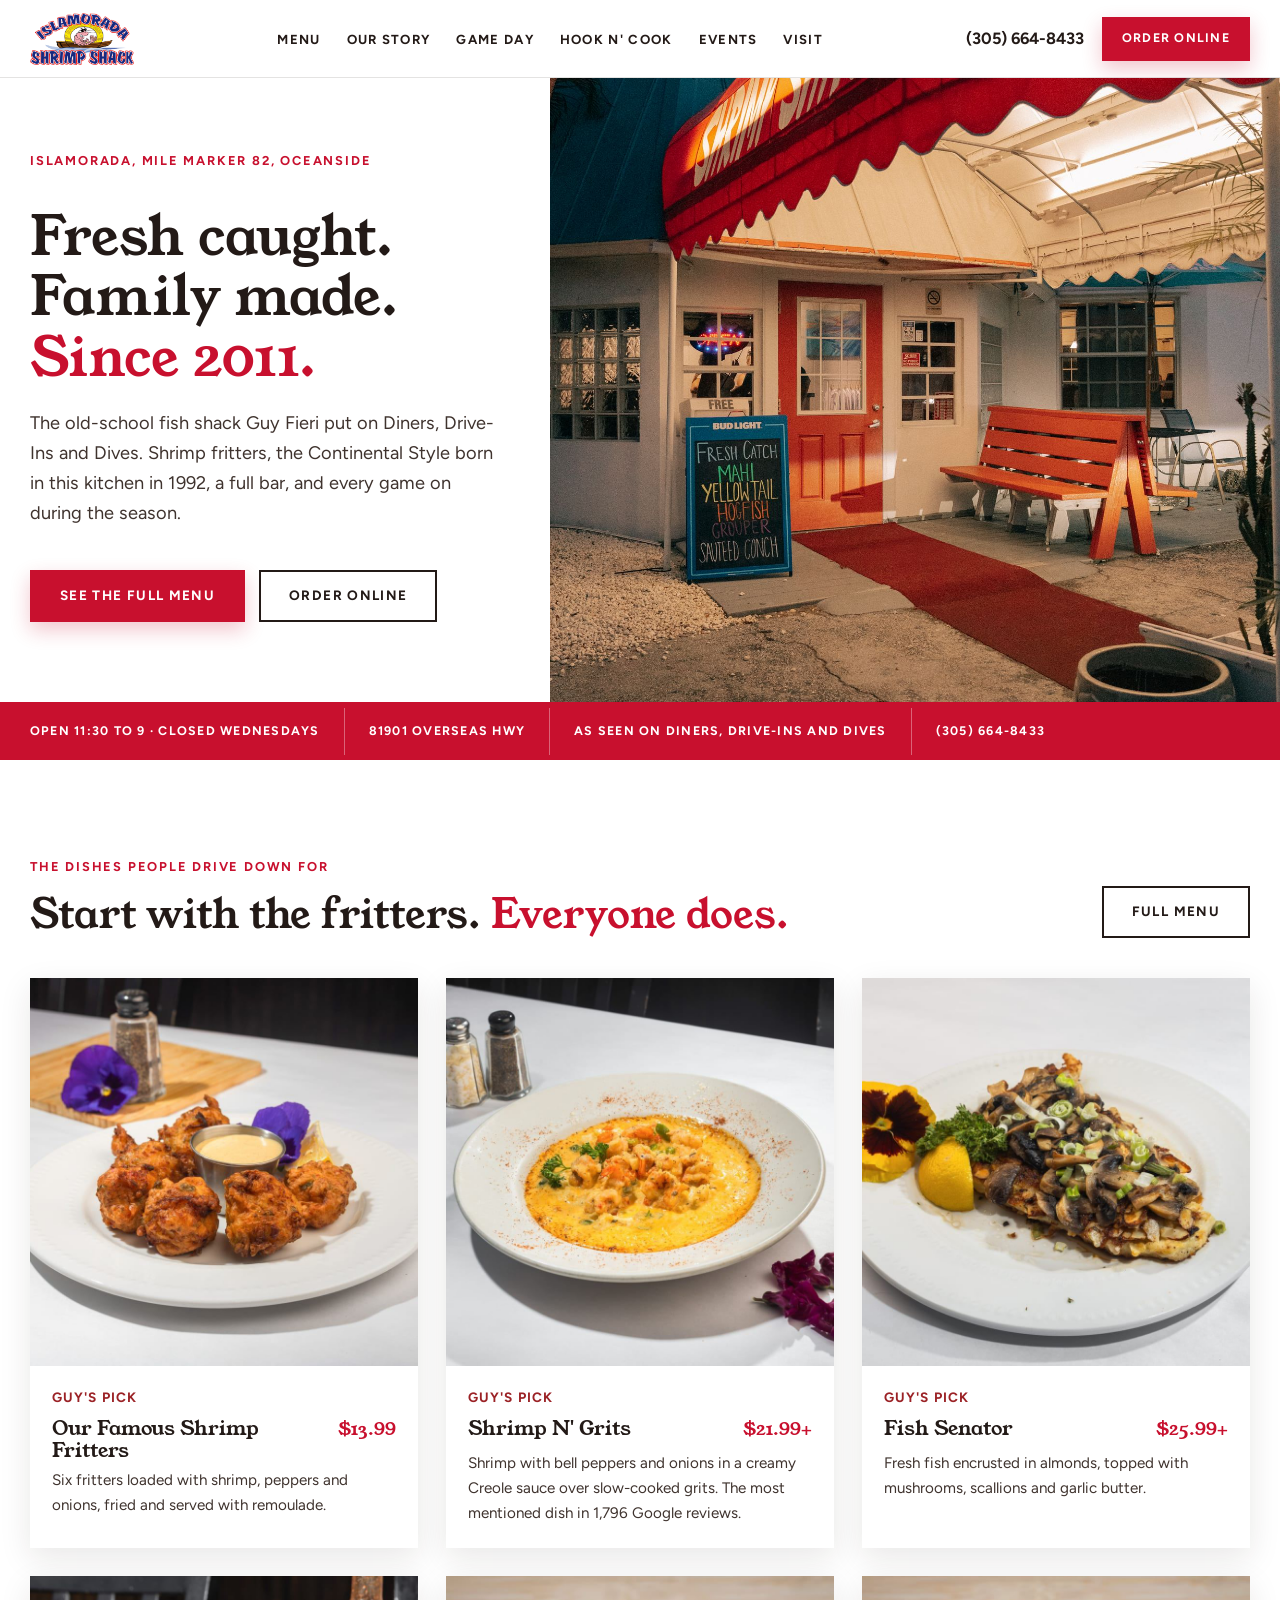
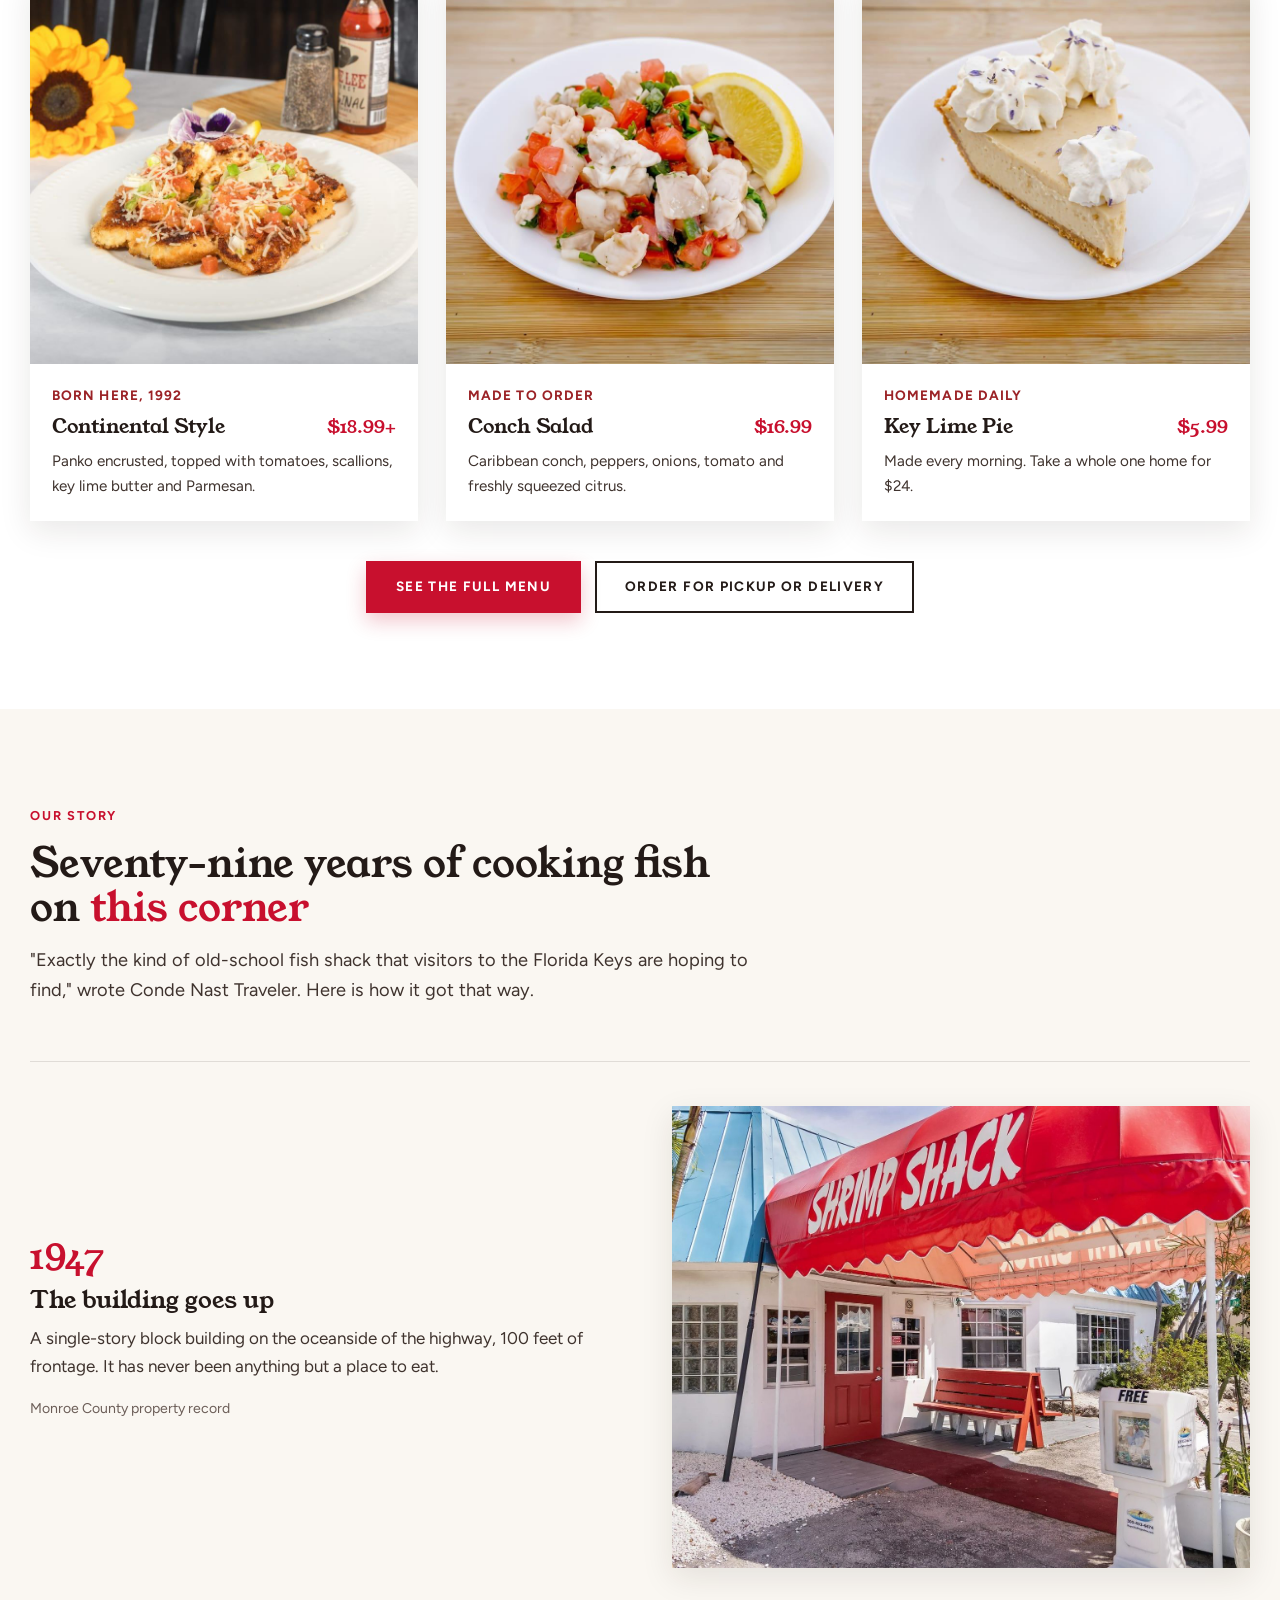
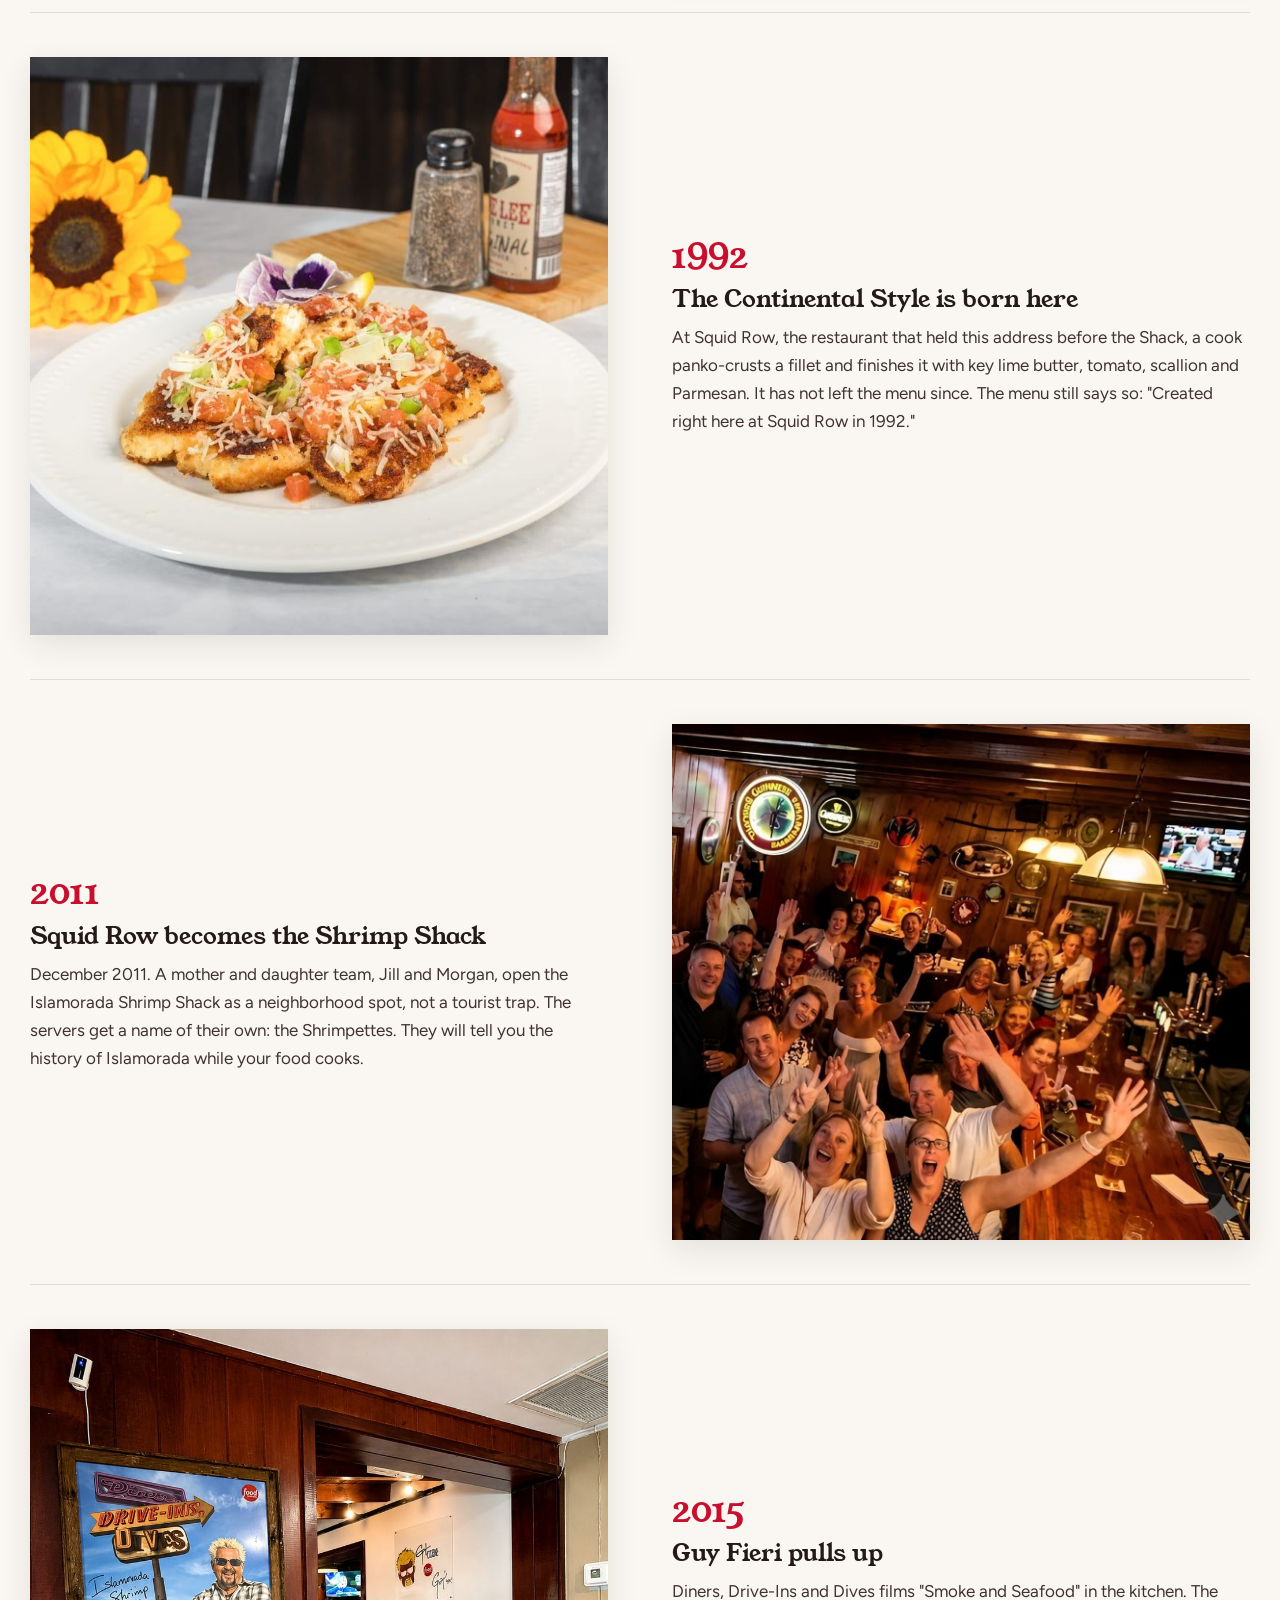
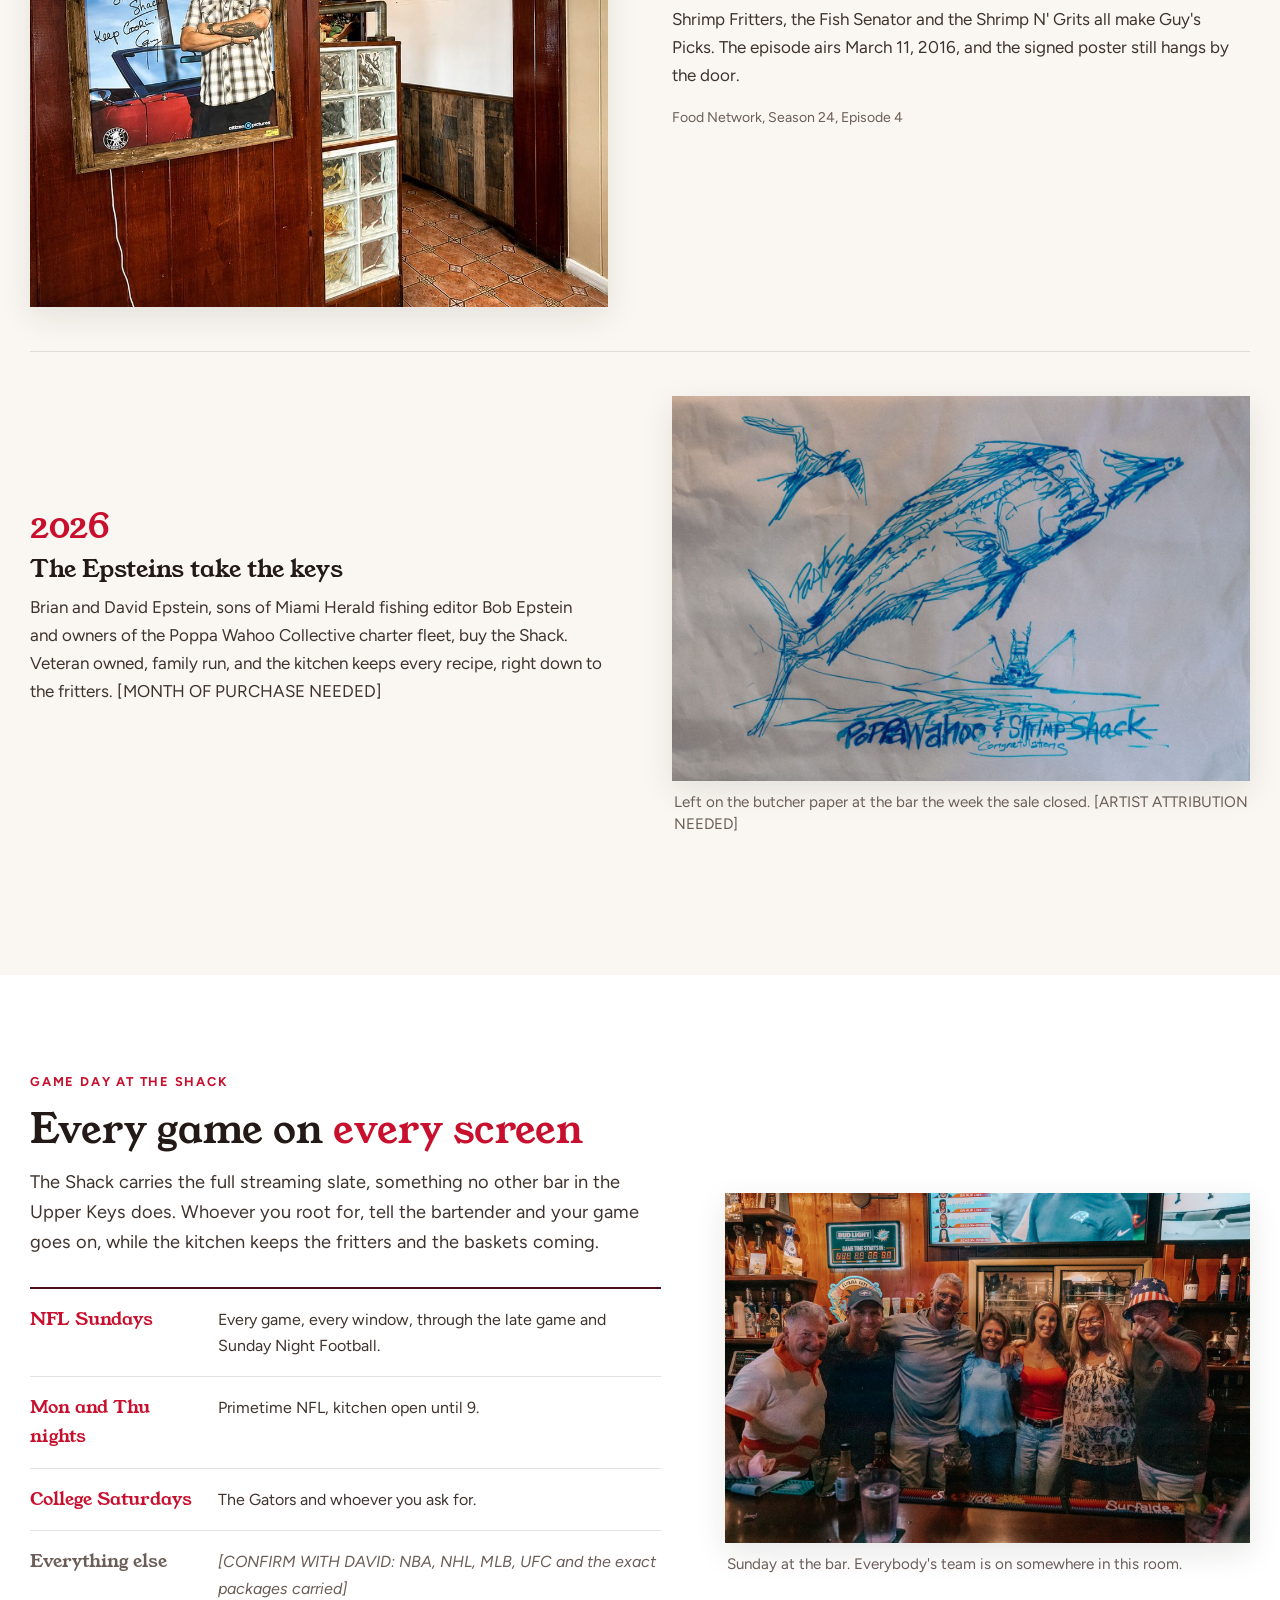
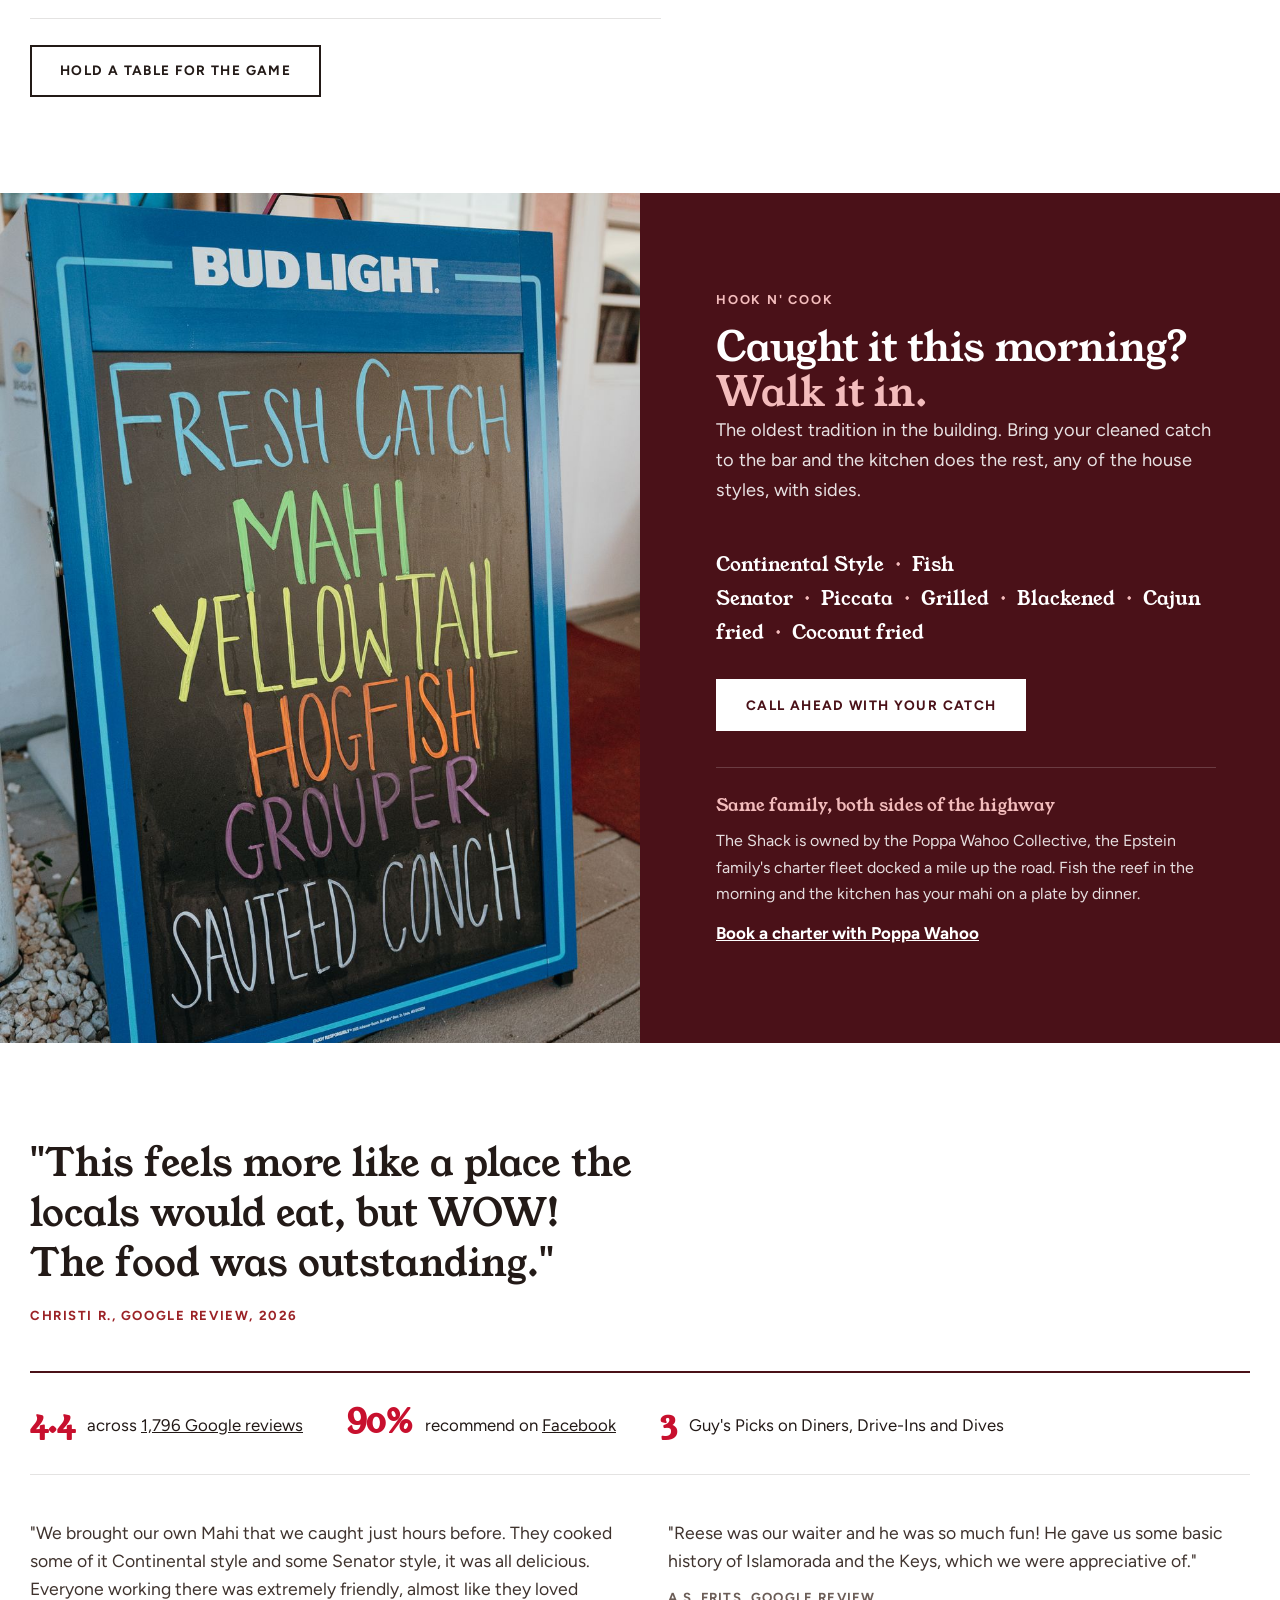
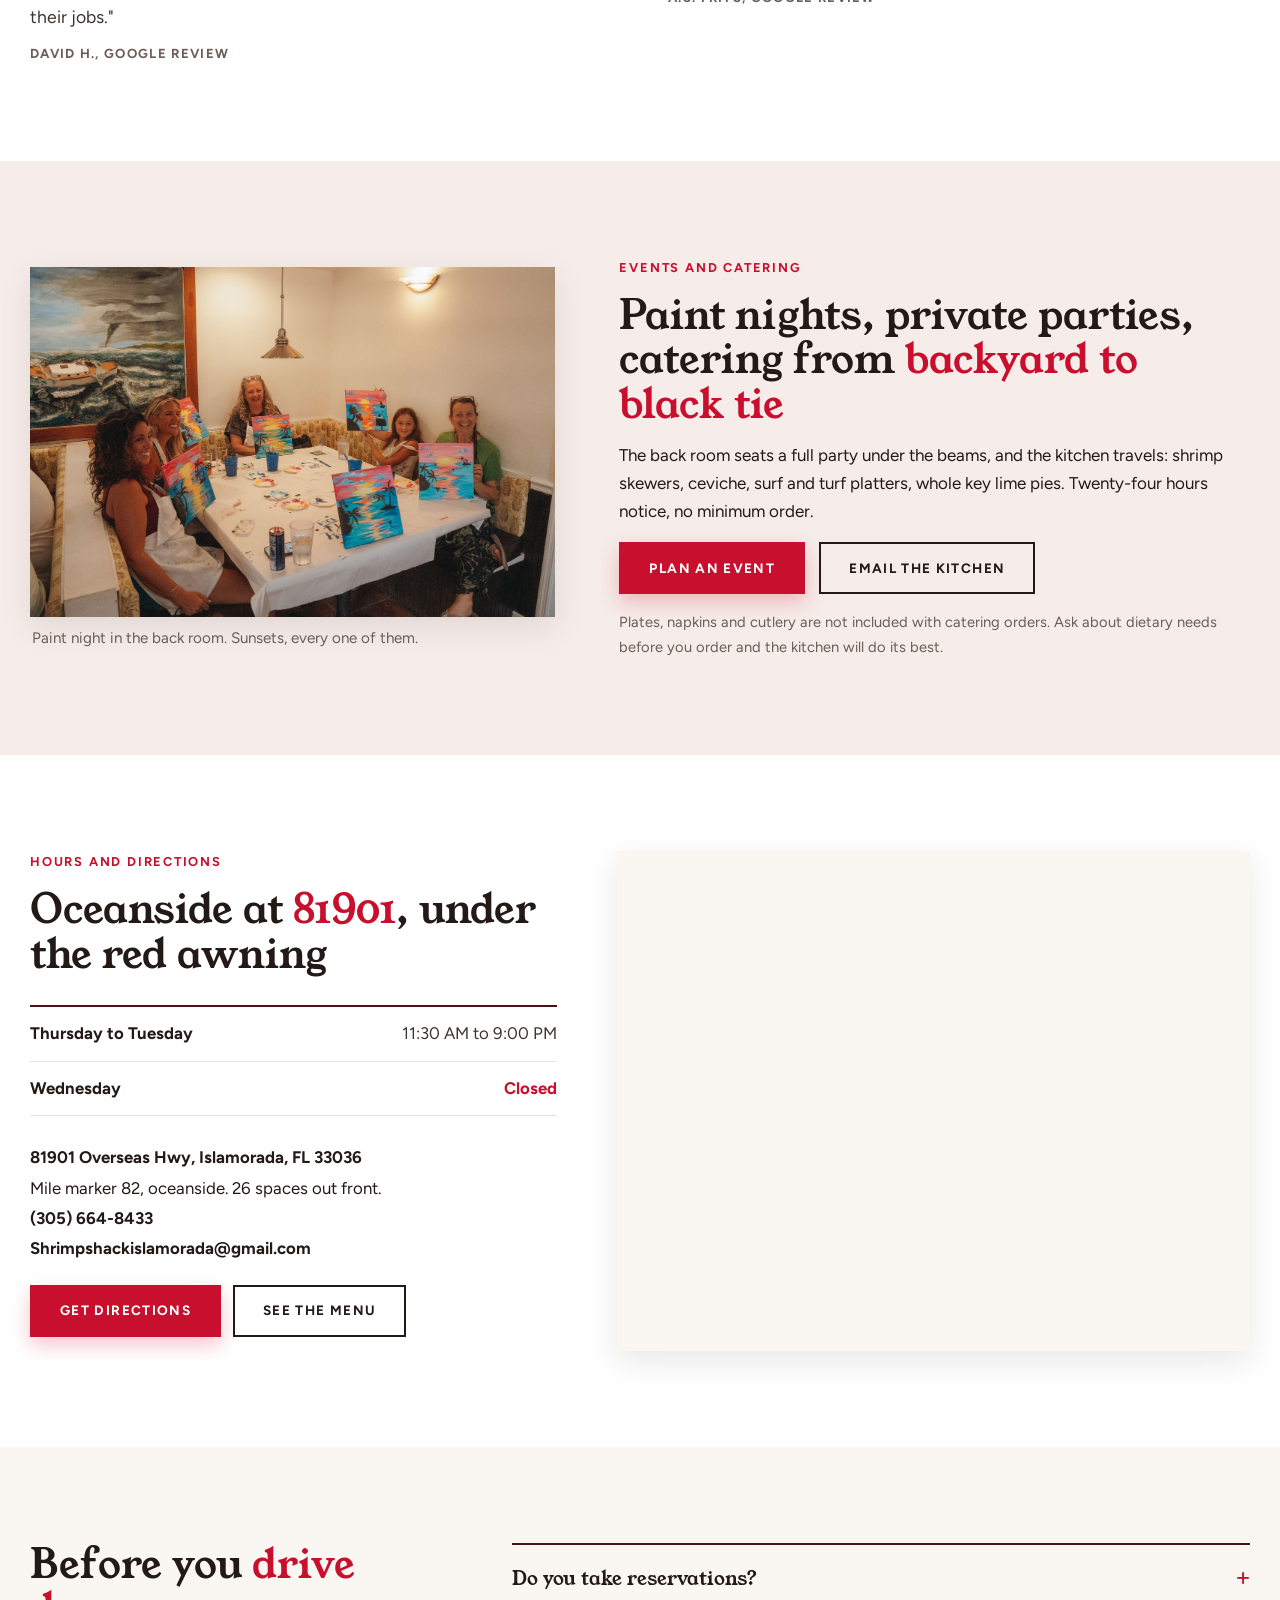
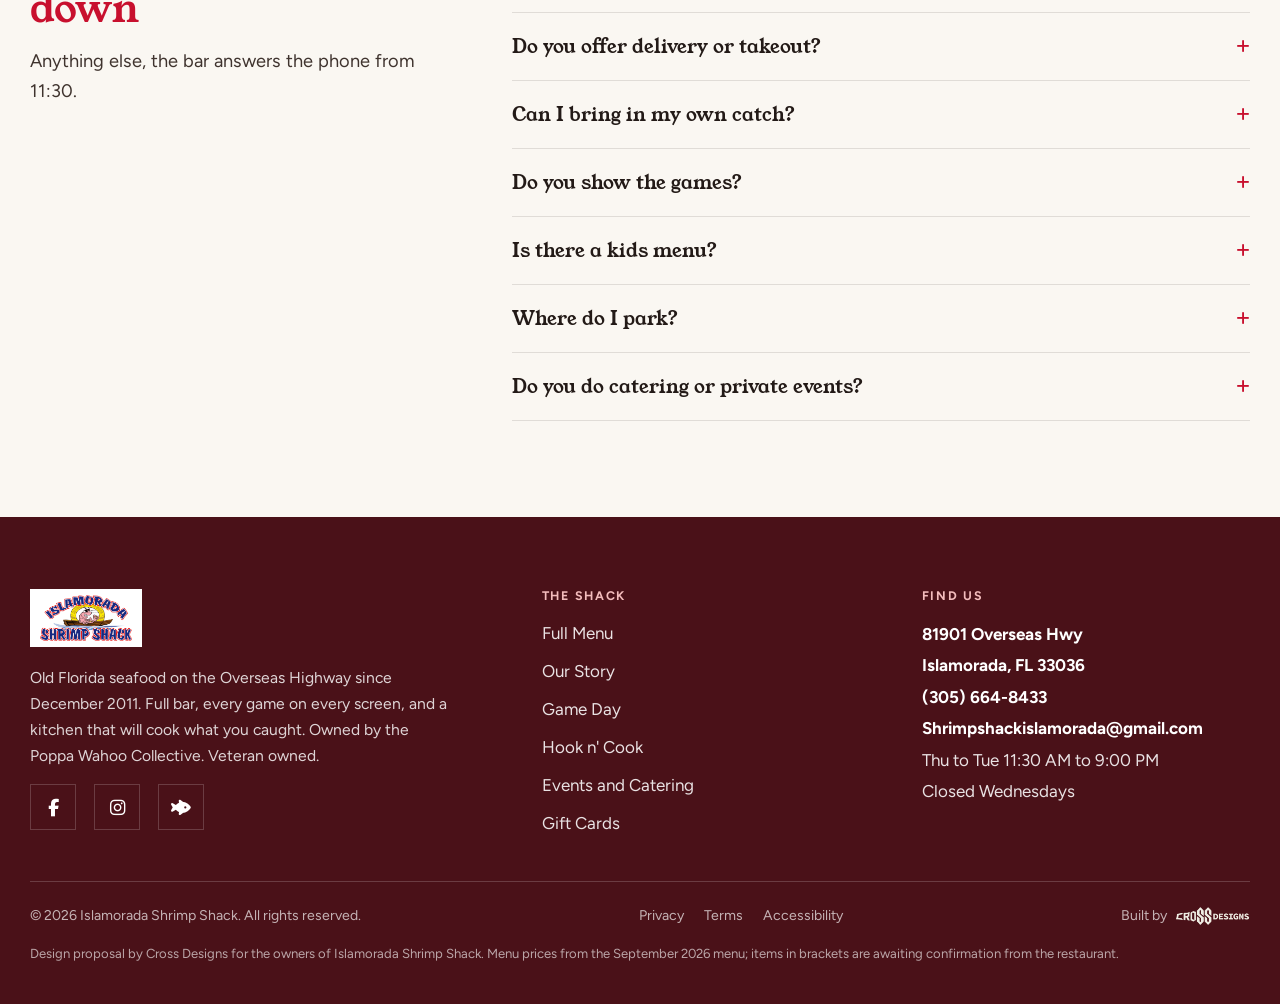
==== commit fe17ac96: "Pass 3: full menu page with dish photos, food-first home, new type" ====
--- a/index.html
+++ b/index.html
@@ -3,8 +3,8 @@
 <head>
 <meta charset="utf-8">
 <meta name="viewport" content="width=device-width, initial-scale=1.0, viewport-fit=cover">
-<title>Islamorada Shrimp Shack | Seafood, Bar and Every Game on Every Screen</title>
-<meta name="description" content="Islamorada Shrimp Shack, 81901 Overseas Hwy: the Diners, Drive-Ins and Dives seafood shack with every game on every screen. Open 11:30 to 9. (305) 664-8433.">
+<title>Islamorada Shrimp Shack | Old-School Keys Seafood on the Overseas Highway</title>
+<meta name="description" content="Islamorada Shrimp Shack, 81901 Overseas Hwy: the Diners, Drive-Ins and Dives seafood shack. Fresh caught, family made, every game on every screen. (305) 664-8433.">
 <!-- DEMO BUILD: noindex stays on until this replaces the live site on islamoradashrimpshack.com. Flip to "index, follow" at launch. -->
 <meta name="robots" content="noindex, nofollow">
 <link rel="canonical" href="https://islamoradashrimpshack.com/">
@@ -16,29 +16,30 @@
 <meta property="og:type" content="restaurant.restaurant">
 <meta property="og:site_name" content="Islamorada Shrimp Shack">
 <meta property="og:locale" content="en_US">
-<meta property="og:title" content="Islamorada Shrimp Shack | Seafood, Bar and Every Game on Every Screen">
-<meta property="og:description" content="Islamorada Shrimp Shack, 81901 Overseas Hwy: the Diners, Drive-Ins and Dives seafood shack with every game on every screen. Open 11:30 to 9. (305) 664-8433.">
+<meta property="og:title" content="Islamorada Shrimp Shack | Old-School Keys Seafood on the Overseas Highway">
+<meta property="og:description" content="Islamorada Shrimp Shack, 81901 Overseas Hwy: the Diners, Drive-Ins and Dives seafood shack. Fresh caught, family made, every game on every screen. (305) 664-8433.">
 <meta property="og:url" content="https://islamoradashrimpshack.com/">
 <meta property="og:image" content="https://crossfiber.github.io/ShrimpShack/assets/og-share.jpg">
 <meta property="og:image:width" content="1200">
 <meta property="og:image:height" content="630">
-<meta property="og:image:alt" content="Islamorada Shrimp Shack share card: the logo over the knotty pine bar with the line Every game on every screen">
+<meta property="og:image:alt" content="Islamorada Shrimp Shack share card: the logo beside the red awning at dusk">
 <meta name="twitter:card" content="summary_large_image">
-<meta name="twitter:title" content="Islamorada Shrimp Shack | Seafood, Bar and Every Game on Every Screen">
-<meta name="twitter:description" content="Islamorada Shrimp Shack, 81901 Overseas Hwy: the Diners, Drive-Ins and Dives seafood shack with every game on every screen. Open 11:30 to 9. (305) 664-8433.">
+<meta name="twitter:title" content="Islamorada Shrimp Shack | Old-School Keys Seafood on the Overseas Highway">
+<meta name="twitter:description" content="Islamorada Shrimp Shack, 81901 Overseas Hwy: the Diners, Drive-Ins and Dives seafood shack. Fresh caught, family made, every game on every screen. (305) 664-8433.">
 <meta name="twitter:image" content="https://crossfiber.github.io/ShrimpShack/assets/og-share.jpg">
 <link rel="icon" type="image/png" href="assets/favicon.png">
 <link rel="preconnect" href="https://fonts.googleapis.com">
 <link rel="preconnect" href="https://fonts.gstatic.com" crossorigin>
-<link href="https://fonts.googleapis.com/css2?family=Fraunces:ital,opsz,wght@0,9..144,400;0,9..144,500;0,9..144,600;1,9..144,400;1,9..144,500&family=Figtree:wght@400;500;600&display=swap" rel="stylesheet">
+<link href="https://fonts.googleapis.com/css2?family=Young+Serif&family=Figtree:ital,wght@0,400;0,500;0,600;0,700;1,400&display=swap" rel="stylesheet">
 <link rel="stylesheet" href="https://cdnjs.cloudflare.com/ajax/libs/font-awesome/6.5.2/css/all.min.css">
+<link rel="stylesheet" href="styles.css">
 <script type="application/ld+json">
 {
   "@context": "https://schema.org",
   "@type": "Restaurant",
   "@id": "https://islamoradashrimpshack.com/#restaurant",
   "name": "Islamorada Shrimp Shack",
-  "description": "Islamorada Shrimp Shack, 81901 Overseas Hwy: the Diners, Drive-Ins and Dives seafood shack with every game on every screen. Open 11:30 to 9. (305) 664-8433.",
+  "description": "Islamorada Shrimp Shack, 81901 Overseas Hwy: the Diners, Drive-Ins and Dives seafood shack. Fresh caught, family made, every game on every screen. (305) 664-8433.",
   "url": "https://islamoradashrimpshack.com/",
   "telephone": "+1-305-664-8433",
   "email": "Shrimpshackislamorada@gmail.com",
@@ -47,16 +48,9 @@
   "priceRange": "$$",
   "servesCuisine": ["Seafood", "American", "Bar"],
   "acceptsReservations": "True",
-  "hasMenu": "https://islamoradashrimpshack.com/menu",
+  "hasMenu": "https://crossfiber.github.io/ShrimpShack/menu.html",
   "foundingDate": "2011-12",
-  "address": {
-    "@type": "PostalAddress",
-    "streetAddress": "81901 Overseas Hwy",
-    "addressLocality": "Islamorada",
-    "addressRegion": "FL",
-    "postalCode": "33036",
-    "addressCountry": "US"
-  },
+  "address": { "@type": "PostalAddress", "streetAddress": "81901 Overseas Hwy", "addressLocality": "Islamorada", "addressRegion": "FL", "postalCode": "33036", "addressCountry": "US" },
   "geo": { "@type": "GeoCoordinates", "latitude": 24.919103, "longitude": -80.633707 },
   "openingHoursSpecification": [
     { "@type": "OpeningHoursSpecification", "dayOfWeek": ["Thursday","Friday","Saturday","Sunday","Monday","Tuesday"], "opens": "11:30", "closes": "21:00" }
@@ -83,18 +77,6 @@
     "https://www.foodnetwork.com/restaurants/fl/islamorada/islamorada-shrimp-shack-restaurant",
     "https://poppawahoo.com/"
   ],
-  "hasOfferCatalog": {
-    "@type": "OfferCatalog",
-    "name": "Guy's Picks and Shack Favourites",
-    "itemListElement": [
-      { "@type": "Offer", "itemOffered": { "@type": "MenuItem", "name": "Our Famous Shrimp Fritters" }, "price": "13.99", "priceCurrency": "USD" },
-      { "@type": "Offer", "itemOffered": { "@type": "MenuItem", "name": "Fish Senator (dinner)" }, "price": "30.99", "priceCurrency": "USD" },
-      { "@type": "Offer", "itemOffered": { "@type": "MenuItem", "name": "Shrimp N' Grits (dinner)" }, "price": "27.99", "priceCurrency": "USD" },
-      { "@type": "Offer", "itemOffered": { "@type": "MenuItem", "name": "Continental Style (dinner)" }, "price": "25.99", "priceCurrency": "USD" },
-      { "@type": "Offer", "itemOffered": { "@type": "MenuItem", "name": "Conch Salad" }, "price": "16.99", "priceCurrency": "USD" },
-      { "@type": "Offer", "itemOffered": { "@type": "MenuItem", "name": "Key Lime Pie" }, "price": "5.99", "priceCurrency": "USD" }
-    ]
-  },
   "parentOrganization": { "@type": "Organization", "name": "The Poppa Wahoo Collective", "url": "https://poppawahoo.com/" }
 }
 </script>
@@ -103,390 +85,28 @@
   "@context": "https://schema.org",
   "@type": "FAQPage",
   "mainEntity": [
-    { "@type": "Question", "name": "Do you really show every game?", "acceptedAnswer": { "@type": "Answer", "text": "Yes. The Shack carries the full streaming slate, so every NFL game on Sunday, the Monday and Thursday night games, and college Saturdays are all on. Tell the bartender your team and it goes on a screen." } },
-    { "@type": "Question", "name": "Can I bring in my own catch?", "acceptedAnswer": { "@type": "Answer", "text": "Yes. Hook n' Cook is the house program: bring your cleaned catch and the kitchen prepares it Continental, Senator, Piccata, grilled, blackened, Cajun fried or coconut fried, with sides." } },
-    { "@type": "Question", "name": "Do I need a reservation on game day?", "acceptedAnswer": { "@type": "Answer", "text": "Walk-ins are welcome every day. For a group or a big game, call (305) 664-8433 and the room is held for you." } },
     { "@type": "Question", "name": "Do you take reservations?", "acceptedAnswer": { "@type": "Answer", "text": "Yes, by phone at (305) 664-8433. Walk-ins are always welcome." } },
     { "@type": "Question", "name": "Do you offer delivery or takeout?", "acceptedAnswer": { "@type": "Answer", "text": "Both. Order directly at islamoradashrimpshack.com/menu for pickup or delivery, or through the delivery apps." } },
+    { "@type": "Question", "name": "Can I bring in my own catch?", "acceptedAnswer": { "@type": "Answer", "text": "Yes. Hook n' Cook is the house program: bring your cleaned catch and the kitchen prepares it Continental, Senator, Piccata, grilled, blackened, Cajun fried or coconut fried, with sides." } },
+    { "@type": "Question", "name": "Do you show the games?", "acceptedAnswer": { "@type": "Answer", "text": "Yes. The Shack carries the full streaming slate, so every NFL Sunday game, the Monday and Thursday night games, and college Saturdays are all on. Tell the bartender your team." } },
     { "@type": "Question", "name": "Is there a kids menu?", "acceptedAnswer": { "@type": "Answer", "text": "Yes. For the Little Shrimp is for children 10 and under, with a side included: fried shrimp, ribs, chicken fingers, fish fingers, grilled cheese, burgers, pasta and mac n cheese." } },
-    { "@type": "Question", "name": "Where do I park?", "acceptedAnswer": { "@type": "Answer", "text": "Right on the Overseas Highway at 81901, oceanside, with 26 spaces out front. The red awning is visible from US-1." } }
+    { "@type": "Question", "name": "Where do I park?", "acceptedAnswer": { "@type": "Answer", "text": "Right on the Overseas Highway at 81901, oceanside, with 26 spaces out front. The red awning is visible from US-1." } },
+    { "@type": "Question", "name": "Do you do catering or private events?", "acceptedAnswer": { "@type": "Answer", "text": "Yes. The back room hosts private parties and paint nights, and the kitchen caters with 24 hours notice, no minimum order. Call (305) 664-8433." } }
   ]
 }
 </script>
-<style>
-:root{
-  --scarlet:#C8102E; --brick:#9B2226; --oxblood:#4A1118; --oxblood-2:#5C1A22;
-  --blush:#F6ECE9; --rose-line:rgba(200,16,46,.22);
-  --white:#FFFFFF; --ivory:#FAF7F2; --ink:#1C1412; --ink-2:#4A3D39; --muted:#6F625D;
-  --line:rgba(28,20,18,.13); --line-d:rgba(255,255,255,.18);
-  --nav-h:80px; --nav-h-sm:66px;
-  --serif:'Fraunces',Georgia,'Times New Roman',serif;
-  --sans:'Figtree','Helvetica Neue',Arial,sans-serif;
-  --ease:cubic-bezier(.2,.7,.2,1);
-}
-*{box-sizing:border-box}
-html{scroll-padding-top:calc(var(--nav-h) + 20px);-webkit-text-size-adjust:100%;overflow-x:clip}
-body{margin:0;background:var(--white);color:var(--ink);font-family:var(--sans);font-size:17px;line-height:1.62;overflow-x:clip}
-body.drawer-open{overflow:hidden}
-img{max-width:100%;display:block}
-a{color:inherit}
-h1,h2,h3{font-family:var(--serif);font-weight:500;line-height:1.08;margin:0;letter-spacing:-.012em;font-variation-settings:"opsz" 144}
-h1{font-size:clamp(2.6rem,4.6vw,4.4rem)}
-h2{font-size:clamp(2rem,3.5vw,3.1rem)}
-h3{font-size:1.4rem;font-variation-settings:"opsz" 48}
-p{margin:0 0 1em}
-em,.hl{font-style:italic;font-weight:500}
-.hl{color:var(--scarlet)}
-.dark .hl{color:#F0B9B9}
-.container{width:min(1240px,100% - 48px);margin-inline:auto}
-.duplex > *,.picks-grid > *,.menu-wrap > *,.events-grid > *,.visit-grid > *,.faq-grid > *,.foot-grid > *,.hero-grid > *,.hook-band > *{min-width:0}
-.skip-link{position:absolute;left:-9999px;top:0;z-index:9999;background:#111;color:#fff;padding:12px 18px;font-weight:700;text-decoration:none}
-.skip-link:focus{left:0}
-:focus-visible{outline:3px solid var(--scarlet);outline-offset:3px}
-.dark :focus-visible{outline-color:#F0B9B9}
-.kicker{font-family:var(--sans);font-weight:600;font-size:.78rem;letter-spacing:.16em;text-transform:uppercase;color:var(--scarlet);margin:0 0 18px}
-.dark .kicker{color:#F0B9B9}
-.lede{font-size:1.15rem;color:var(--ink-2);max-width:60ch;line-height:1.6}
-.dark .lede{color:rgba(255,255,255,.84)}
-
-/* buttons: square corners, small caps */
-.btn{display:inline-flex;align-items:center;justify-content:center;gap:.6em;font-family:var(--sans);font-weight:600;font-size:.8rem;letter-spacing:.14em;text-transform:uppercase;text-decoration:none;padding:17px 28px;min-height:50px;border:1.5px solid transparent;cursor:pointer;line-height:1;transition:background .2s,color .2s,border-color .2s,transform .22s var(--ease),box-shadow .22s var(--ease)}
-.btn-red{background:var(--scarlet);color:#fff;border-color:var(--scarlet);box-shadow:0 10px 24px rgba(200,16,46,.22)}
-.btn-red:hover{background:var(--brick);border-color:var(--brick);transform:translateY(-2px);box-shadow:0 14px 28px rgba(200,16,46,.28)}
-.btn-ink{background:transparent;color:var(--ink);border-color:var(--ink)}
-.btn-ink:hover{background:var(--ink);color:#fff;transform:translateY(-2px)}
-.btn-white{background:#fff;color:var(--oxblood);border-color:#fff}
-.btn-white:hover{background:var(--blush);transform:translateY(-2px)}
-.btn-sm{padding:13px 20px;min-height:44px;font-size:.74rem}
-.tel{font-family:var(--serif);font-size:1.15rem;font-weight:500;text-decoration:none;color:var(--ink);white-space:nowrap;font-variation-settings:"opsz" 48}
-.tel:hover{color:var(--scarlet)}
-
-figure{margin:0}
-figcaption{font-family:var(--serif);font-style:italic;font-size:1rem;color:var(--muted);padding:12px 0 0;line-height:1.4;font-variation-settings:"opsz" 24}
-.photo img{width:100%;height:auto}
-
-/* ---------- nav ---------- */
-.nav{position:fixed;top:0;left:0;right:0;height:var(--nav-h);background:var(--white);border-bottom:1px solid var(--line);z-index:100}
-.nav .container{height:100%;display:flex;align-items:center;justify-content:space-between;gap:24px}
-.brand{display:flex;align-items:center;height:100%}
-.brand img{height:54px;width:auto}
-.nav-links{display:flex;gap:30px;list-style:none;margin:0;padding:0}
-.nav-links a{font-family:var(--sans);font-weight:600;font-size:.78rem;letter-spacing:.14em;text-transform:uppercase;text-decoration:none;color:var(--ink);padding:8px 0;border-bottom:1.5px solid transparent;transition:border-color .2s,color .2s}
-.nav-links a:hover{color:var(--scarlet);border-color:var(--scarlet)}
-.nav-right{display:flex;align-items:center;gap:22px}
-.hamburger{display:none;background:none;border:0;width:48px;height:48px;cursor:pointer;color:var(--ink);font-size:1.35rem;align-items:center;justify-content:center}
-body.drawer-open .hamburger{display:none}
-.drawer{position:fixed;top:0;right:0;width:min(380px,88vw);height:100dvh;background:var(--oxblood);color:#fff;z-index:200;transform:translateX(104%);visibility:hidden;transition:transform .34s var(--ease),visibility 0s linear .34s;display:flex;flex-direction:column;padding:22px 30px max(26px,env(safe-area-inset-bottom));overflow-y:auto}
-.drawer.open{transform:none;visibility:visible;transition-delay:0s}
-.drawer-head{display:flex;align-items:center;justify-content:space-between;padding-bottom:20px;border-bottom:1px solid var(--line-d)}
-.drawer-head img{height:44px;width:auto;background:#fff;padding:5px 8px}
-.drawer-close{background:none;border:0;color:#fff;width:48px;height:48px;font-size:1.5rem;cursor:pointer}
-.drawer-links{list-style:none;margin:0;padding:24px 0 0}
-.drawer-links li{opacity:0;transform:translateX(16px);transition:opacity .35s var(--ease),transform .35s var(--ease)}
-.drawer.open .drawer-links li{opacity:1;transform:none}
-.drawer.open .drawer-links li:nth-child(1){transition-delay:.08s}.drawer.open .drawer-links li:nth-child(2){transition-delay:.13s}.drawer.open .drawer-links li:nth-child(3){transition-delay:.18s}.drawer.open .drawer-links li:nth-child(4){transition-delay:.23s}.drawer.open .drawer-links li:nth-child(5){transition-delay:.28s}.drawer.open .drawer-links li:nth-child(6){transition-delay:.33s}
-.drawer-links a{display:block;font-family:var(--serif);font-size:1.6rem;font-weight:500;color:#fff;text-decoration:none;padding:13px 0;border-bottom:1px solid var(--line-d);font-variation-settings:"opsz" 72}
-.drawer-links a:hover{color:#F0B9B9}
-.drawer-links small{display:block;font-family:var(--sans);font-size:.86rem;color:rgba(255,255,255,.62);margin-top:-2px;font-style:italic}
-.drawer-foot{margin-top:auto;padding-top:24px;display:flex;flex-direction:column;gap:12px}
-.drawer-foot p{font-size:.9rem;color:rgba(255,255,255,.7);margin:6px 0 0;text-align:center}
-.overlay{position:fixed;inset:0;background:rgba(28,20,18,.55);z-index:150;opacity:0;pointer-events:none;transition:opacity .3s}
-.overlay.open{opacity:1;pointer-events:auto}
-
-/* ---------- hero: white column + awning bleeding right ---------- */
-.hero{margin-top:var(--nav-h);background:var(--white)}
-.hero-grid{display:grid;grid-template-columns:minmax(24px,calc((100% - 1240px)/2)) minmax(0,540px) minmax(0,1fr);min-height:640px}
-.hero-copy{grid-column:2;padding:88px 56px 96px 0;display:flex;flex-direction:column;justify-content:center;gap:22px}
-.hero-media{grid-column:3/-1}
-.hero h1{max-width:12ch;text-wrap:balance;order:2}
-.hero .kicker{order:1;margin:0}
-.hero p.lede{order:3;margin:0}
-.hero-ctas{order:4;display:flex;gap:14px;flex-wrap:wrap;align-items:center;margin-top:6px}
-.hero-media{position:relative;min-height:640px}
-.hero-media img{position:absolute;inset:0;width:100%;height:100%;object-fit:cover;object-position:62% 55%}
-.hero-caption{position:absolute;left:0;bottom:0;background:var(--white);color:var(--muted);font-family:var(--serif);font-style:italic;font-size:.95rem;padding:10px 18px 10px 0;max-width:36ch;font-variation-settings:"opsz" 24}
-
-/* awning stripe: the overlap element */
-.stripe{background:var(--scarlet);color:#fff;position:relative;z-index:2;margin-top:-30px}
-.stripe .container{display:flex;flex-wrap:wrap;align-items:center;gap:8px 0;min-height:60px;font-family:var(--sans);font-weight:600;font-size:.76rem;letter-spacing:.14em;text-transform:uppercase}
-.stripe span{padding:14px 26px 14px 0;margin-right:26px;border-right:1px solid rgba(255,255,255,.35)}
-.stripe span:last-child{border-right:0;margin-right:0}
-.stripe a{color:#fff;text-decoration:none}
-.stripe a:hover{text-decoration:underline}
-
-/* ---------- section basics ---------- */
-section{padding:120px 0}
-.dark{background:var(--oxblood);color:#fff}
-.tint{background:var(--blush)}
-.ivory{background:var(--ivory)}
-
-/* ---------- game day ---------- */
-.gameday{padding-top:110px}
-.duplex{display:grid;grid-template-columns:minmax(0,6fr) minmax(0,5fr);gap:72px;align-items:start}
-.duplex-media{display:grid;grid-template-columns:1fr 1fr;gap:20px;align-content:start}
-.duplex-media .photo.wide{grid-column:1/-1}
-.duplex-media .photo:not(.wide) img{aspect-ratio:4/5;object-fit:cover;height:auto}
-.qform{max-width:15ch}
-.sched{margin:38px 0 34px;border-top:1px solid var(--ink)}
-.sched-row{display:grid;grid-template-columns:170px 1fr;gap:20px;padding:18px 0;border-bottom:1px solid var(--line);align-items:baseline}
-.sched-row b{font-family:var(--serif);font-weight:500;font-size:1.25rem;color:var(--scarlet);font-variation-settings:"opsz" 48}
-.sched-row p{margin:0;color:var(--ink-2);font-size:1rem}
-.sched-row.todo b{color:var(--muted)}
-.sched-row.todo p{color:var(--muted);font-style:italic}
-.qa{margin:0;padding:0;list-style:none}
-.qa li{padding:18px 0;border-top:1px solid var(--line)}
-.qa h3{font-size:1.2rem;margin-bottom:6px}
-.qa p{margin:0;color:var(--ink-2);font-size:1rem}
-.qa a{color:var(--scarlet)}
-
-/* ---------- Guy's picks ---------- */
-.picks{padding-top:104px}
-.pullq{font-family:var(--serif);font-size:clamp(1.7rem,3vw,2.7rem);line-height:1.22;font-weight:400;max-width:26ch;margin:0 0 14px;text-wrap:balance;font-variation-settings:"opsz" 144}
-.pullq-src{font-family:var(--sans);font-size:.78rem;letter-spacing:.14em;text-transform:uppercase;color:var(--brick);margin-bottom:72px;font-weight:600}
-.picks-grid{display:grid;grid-template-columns:minmax(0,4fr) minmax(0,7fr);gap:72px;align-items:center}
-.ledger{list-style:none;margin:0;padding:0;border-top:1px solid var(--ink)}
-.ledger li{display:grid;grid-template-columns:minmax(0,1fr) auto;gap:8px 28px;padding:22px 0;border-bottom:1px solid var(--line);align-items:start}
-.ledger h3{font-size:1.55rem}
-.ledger .tag{font-family:var(--serif);font-style:italic;font-size:1rem;color:var(--brick);display:block;margin-bottom:4px;font-variation-settings:"opsz" 24}
-.ledger .price{font-family:var(--serif);font-weight:500;font-size:1.7rem;color:var(--scarlet);white-space:nowrap;font-variation-settings:"opsz" 72;line-height:1}
-.ledger .price small{font-family:var(--sans);font-size:.72rem;letter-spacing:.1em;text-transform:uppercase;color:var(--muted);margin-left:6px;font-weight:600}
-.ledger p{margin:0;color:var(--ink-2);font-size:1rem}
-.picks-copy{margin-top:30px;display:flex;gap:14px;flex-wrap:wrap;align-items:center}
-
-/* ---------- menu ---------- */
-.menu-head{display:grid;grid-template-columns:minmax(0,7fr) minmax(0,4fr);gap:48px;align-items:end;margin-bottom:44px}
-.menu-head .lede{margin:14px 0 0}
-.menu-head-aside{font-family:var(--serif);font-style:italic;font-size:1.05rem;color:var(--muted);text-align:right;font-variation-settings:"opsz" 24}
-.menu-head-aside a{color:var(--scarlet)}
-.menu-wrap{display:grid;grid-template-columns:minmax(0,7fr) minmax(0,4fr);gap:64px;align-items:start}
-.tabs{display:flex;gap:6px 24px;flex-wrap:wrap;border-bottom:1px solid var(--ink);margin-bottom:6px}
-.tab{font-family:var(--sans);font-weight:600;font-size:.78rem;letter-spacing:.14em;text-transform:uppercase;padding:12px 0 14px;border:0;border-bottom:2px solid transparent;margin-bottom:-1px;background:transparent;color:var(--muted);cursor:pointer;min-height:44px;transition:color .2s,border-color .2s;white-space:nowrap}
-.tab:hover{color:var(--ink)}
-.tab[aria-selected="true"]{color:var(--scarlet);border-bottom-color:var(--scarlet)}
-.menu-panel{display:none}
-.menu-panel.active{display:block}
-.menu-panel h3{font-family:var(--serif);font-style:italic;font-weight:400;font-size:1.2rem;color:var(--muted);margin:26px 0 6px;font-variation-settings:"opsz" 24}
-.mrow{display:flex;align-items:baseline;justify-content:space-between;gap:28px;padding:15px 0;border-bottom:1px solid var(--line)}
-.mrow .name{font-family:var(--serif);font-size:1.3rem;font-weight:500;font-variation-settings:"opsz" 48}
-.mrow .desc{font-size:.96rem;color:var(--ink-2);margin:3px 0 0;max-width:54ch}
-.mrow .price{font-family:var(--serif);font-weight:500;font-size:1.3rem;white-space:nowrap;color:var(--scarlet);font-variation-settings:"opsz" 48}
-.mrow .price small{font-family:var(--sans);font-weight:600;font-size:.66rem;color:var(--muted);letter-spacing:.1em;text-transform:uppercase;margin:0 2px}
-.menu-note{font-size:.95rem;color:var(--muted);margin:16px 0 0;font-style:italic;font-family:var(--serif);font-variation-settings:"opsz" 24}
-.menu-foot{margin-top:30px;display:flex;gap:14px;align-items:center;flex-wrap:wrap}
-.menu-side{display:grid;gap:34px;position:sticky;top:calc(var(--nav-h) + 28px)}
-
-/* ---------- hook n cook (container break, dark) ---------- */
-.hook{padding:0}
-.hook-band{position:relative;display:grid;grid-template-columns:minmax(0,1fr) minmax(0,1fr);min-height:600px}
-.hook-media{position:relative;min-height:420px}
-.hook-media img{position:absolute;inset:0;width:100%;height:100%;object-fit:cover;object-position:center 45%}
-.hook-copy{padding:104px 64px 104px 80px;display:flex;flex-direction:column;justify-content:center}
-.hook-copy > *{max-width:540px}
-.hook h2{max-width:14ch}
-.styles{margin:28px 0 34px;padding:0;list-style:none;font-family:var(--serif);font-size:1.3rem;font-style:italic;color:#fff;line-height:1.7;font-variation-settings:"opsz" 48}
-.styles li{display:inline-block}
-.styles li::after{content:"\00b7";margin:0 12px;color:#F0B9B9;font-style:normal}
-.styles li:last-child::after{content:""}
-.hook-aside{margin-top:40px;padding-top:26px;border-top:1px solid var(--line-d)}
-.hook-aside b{font-family:var(--serif);font-style:italic;font-weight:400;font-size:1.05rem;color:#F0B9B9;display:block;margin-bottom:8px;font-variation-settings:"opsz" 24}
-.hook-aside p{margin:0 0 12px;color:rgba(255,255,255,.84);font-size:1rem}
-.hook-aside a{color:#fff;font-weight:600}
-
-/* ---------- history rail ---------- */
-.story .rail-head{display:grid;grid-template-columns:minmax(0,1fr) auto;gap:48px;align-items:end;margin-bottom:46px}
-.rail{display:flex;gap:28px;overflow-x:auto;scroll-snap-type:x mandatory;scrollbar-width:none;-ms-overflow-style:none;padding:4px 24px 12px max(24px,calc((100% - 1240px)/2));scroll-padding-left:max(24px,calc((100% - 1240px)/2))}
-.rail::-webkit-scrollbar{display:none}
-.stop{flex:0 0 330px;scroll-snap-align:start;display:flex;flex-direction:column;border-top:1px solid var(--ink);padding-top:22px}
-.stop.art{flex-basis:520px;border-top:0;padding-top:0}
-.stop.art img{width:100%;height:auto}
-.stop-num{font-family:var(--serif);font-weight:500;font-size:2.9rem;line-height:1;color:var(--scarlet);font-variation-settings:"opsz" 144}
-.stop h3{font-size:1.3rem;margin:14px 0 10px}
-.stop p{margin:0;color:var(--ink-2);font-size:1rem;flex:1}
-.stop .src{font-size:.86rem;color:var(--muted);margin-top:16px;font-style:italic;font-family:var(--serif);font-variation-settings:"opsz" 24}
-.rail-nav{display:flex;gap:10px}
-.rail-nav button{width:48px;height:48px;border:1.5px solid var(--ink);background:transparent;cursor:pointer;font-size:1rem;color:var(--ink);transition:background .2s,color .2s}
-.rail-nav button:hover{background:var(--ink);color:#fff}
-
-/* ---------- reviews ---------- */
-.reviews{padding:104px 0 100px;border-top:1px solid var(--line)}
-.review-feature{font-family:var(--serif);font-size:clamp(1.9rem,3.6vw,3.2rem);line-height:1.18;max-width:24ch;margin:0 0 18px;text-wrap:balance;font-variation-settings:"opsz" 144}
-.review-who{font-family:var(--sans);font-size:.78rem;letter-spacing:.14em;text-transform:uppercase;color:var(--brick);font-weight:600}
-.proof{margin:52px 0;padding:26px 0;border-top:1px solid var(--ink);border-bottom:1px solid var(--line);display:flex;gap:48px;flex-wrap:wrap;align-items:baseline;font-family:var(--serif);font-size:1.2rem;font-variation-settings:"opsz" 48}
-.proof b{font-weight:500;font-size:2.3rem;color:var(--scarlet);margin-right:8px;vertical-align:-3px;font-variation-settings:"opsz" 144}
-.proof a{color:var(--ink);text-decoration-color:var(--rose-line)}
-.review-pair{display:grid;grid-template-columns:1fr 1fr;gap:64px}
-.review-pair blockquote{margin:0;font-family:var(--serif);font-size:1.25rem;line-height:1.45;color:var(--ink-2);font-variation-settings:"opsz" 48}
-.review-pair footer{margin-top:12px;font-family:var(--serif);font-style:italic;font-size:1rem;color:var(--muted);font-variation-settings:"opsz" 24}
-
-/* ---------- events ---------- */
-.events{padding:104px 0}
-.events-grid{display:grid;grid-template-columns:minmax(0,5fr) minmax(0,6fr);gap:72px;align-items:center}
-.events h2{max-width:14ch}
-.events p{max-width:56ch;color:var(--ink-2)}
-.events-ctas{display:flex;gap:14px;flex-wrap:wrap;align-items:center;margin-top:8px}
-.events small{display:block;margin-top:16px;color:var(--muted);font-size:.92rem}
-
-/* ---------- visit ---------- */
-.visit{padding:104px 0 112px}
-.visit-grid{display:grid;grid-template-columns:minmax(0,5fr) minmax(0,6fr);gap:64px;align-items:start}
-.hours{margin-top:32px;border-top:1px solid var(--ink)}
-.hours dl{margin:0}
-.hours div{display:flex;justify-content:space-between;gap:20px;padding:13px 0;border-bottom:1px solid var(--line);font-family:var(--serif);font-size:1.15rem;font-variation-settings:"opsz" 48}
-.hours dt{font-weight:500}
-.hours dd{margin:0;color:var(--ink-2)}
-.hours dd.closed{color:var(--scarlet);font-style:italic}
-.visit address{font-style:normal;margin:28px 0 24px;font-size:1.08rem;line-height:1.75;overflow-wrap:anywhere}
-.visit address a{text-decoration:none;color:var(--ink);font-weight:600}
-.visit address a:hover{color:var(--scarlet)}
-.visit-ctas{display:flex;gap:12px;flex-wrap:wrap}
-.map{height:100%;min-height:520px;background:var(--ivory)}
-.map iframe{width:100%;height:100%;min-height:520px;border:0;display:block;filter:grayscale(.2)}
-
-/* ---------- FAQ compact ---------- */
-.faq{padding:96px 0 112px}
-.faq-grid{display:grid;grid-template-columns:minmax(0,4fr) minmax(0,7fr);gap:64px;align-items:start}
-.faq h2{max-width:12ch}
-.acc{border-top:1px solid var(--ink)}
-.acc-item{border-bottom:1px solid var(--line)}
-.acc-head{width:100%;background:none;border:0;text-align:left;padding:20px 0;display:flex;justify-content:space-between;align-items:center;gap:20px;cursor:pointer;font-family:var(--serif);font-size:1.3rem;font-weight:500;color:var(--ink);min-height:48px;font-variation-settings:"opsz" 48}
-.acc-head i{color:var(--scarlet);transition:transform .3s var(--ease);font-size:.95rem}
-.acc-item.open .acc-head i{transform:rotate(45deg)}
-.acc-body{max-height:0;overflow:hidden;transition:max-height .34s var(--ease)}
-.acc-body p{margin:0 0 20px;color:var(--ink-2);max-width:62ch}
-.acc-body a{color:var(--scarlet)}
-
-/* ---------- footer ---------- */
-.footer{background:var(--oxblood);color:#fff;padding:76px 0 28px}
-.foot-grid{display:grid;grid-template-columns:1.4fr 1fr 1fr;gap:56px;padding-bottom:48px;border-bottom:1px solid var(--line-d)}
-.foot-brand img{height:60px;width:auto;margin-bottom:20px;background:#fff;padding:6px 10px}
-.foot-brand p{color:rgba(255,255,255,.8);max-width:42ch;font-size:.98rem}
-.foot-social{display:flex;gap:22px;margin-top:16px}
-.foot-social a{color:#fff;text-decoration:none;font-size:1.1rem;display:inline-flex;align-items:center;justify-content:center;width:44px;height:44px;border:1px solid var(--line-d);transition:background .2s}
-.foot-social a:hover{background:rgba(255,255,255,.1)}
-.footer h3{font-family:var(--sans);font-size:.76rem;letter-spacing:.16em;text-transform:uppercase;color:#F0B9B9;margin-bottom:18px;font-weight:600}
-.footer ul{list-style:none;margin:0;padding:0;display:grid;gap:11px}
-.footer ul a{color:rgba(255,255,255,.86);text-decoration:none}
-.footer ul a:hover{color:#F0B9B9}
-.footer address{font-style:normal;color:rgba(255,255,255,.86);line-height:1.85;overflow-wrap:anywhere}
-.footer address a{color:#fff;text-decoration:none;font-weight:600}
-.footer address a:hover{color:#F0B9B9}
-.foot-bottom{display:flex;justify-content:space-between;align-items:center;gap:20px;flex-wrap:wrap;padding-top:24px;font-size:.88rem;color:rgba(255,255,255,.66)}
-.foot-bottom .links{display:flex;gap:20px}
-.foot-bottom .links a{color:rgba(255,255,255,.66);text-decoration:none}
-.foot-bottom .links a:hover{color:#fff}
-.credit{display:inline-flex;align-items:center;gap:8px;color:rgba(255,255,255,.66);text-decoration:none}
-.credit img{height:20px;width:auto}
-.demo-note{margin-top:16px;font-size:.82rem;color:rgba(255,255,255,.62)}
-
-@media (prefers-reduced-motion:reduce){
-  *,*::before,*::after{transition:none!important;animation:none!important;scroll-behavior:auto!important}
-}
-
-/* ---------- tablet ---------- */
-@media (max-width:1100px){
-  .nav-links{display:none}
-  .hamburger{display:inline-flex}
-  .nav .tel{display:none}
-  .hero-grid{grid-template-columns:1fr}
-  .hero-copy{grid-column:1;padding:64px 0 56px;width:min(1240px,100% - 48px);margin-inline:auto}
-  .hero-media{grid-column:1}
-  .hero-media{min-height:460px}
-  .duplex,.picks-grid,.menu-wrap,.events-grid,.visit-grid,.faq-grid,.menu-head{grid-template-columns:1fr}
-  .menu-head-aside{text-align:left}
-  .menu-side{position:static;grid-template-columns:1fr 1fr 1fr}
-  .hook-band{grid-template-columns:1fr}
-  .hook-copy{padding:72px 24px}
-  .hook-copy > *{max-width:640px}
-  .foot-grid{grid-template-columns:1fr 1fr}
-  .foot-brand{grid-column:1/-1}
-}
-
-/* ---------- mobile ---------- */
-@media (max-width:720px){
-  :root{--nav-h:66px}
-  html{scroll-padding-top:calc(var(--nav-h-sm) + 20px)}
-  body{font-size:16px}
-  .container{width:min(1240px,100% - 40px)}
-  section{padding:54px 0}
-  h1{font-size:2.35rem}
-  h2{font-size:1.95rem}
-  .brand img{height:44px}
-  .btn{padding:15px 22px;font-size:.76rem}
-  .hero-copy{padding:36px 0 40px;gap:16px;width:min(1240px,100% - 40px)}
-  .hero h1{order:1;max-width:none}
-  .hero-ctas{order:2;margin-top:2px}
-  .hero .kicker{order:3;margin:6px 0 0}
-  .hero p.lede{order:4;font-size:1rem}
-  .hero-media{min-height:340px}
-  .hero-media img{object-position:60% 55%}
-  .hero-caption{display:none}
-  .stripe{margin-top:0}
-  .stripe .container{font-size:.68rem;letter-spacing:.1em;flex-wrap:nowrap;overflow-x:auto;scrollbar-width:none;min-height:48px}
-  .stripe .container::-webkit-scrollbar{display:none}
-  .stripe span{padding:8px 16px 8px 0;margin-right:16px;white-space:nowrap}
-  .gameday{padding-top:56px}
-  .duplex{gap:36px}
-  .duplex-media{grid-template-columns:1fr;gap:14px}
-  .duplex-media .photo:not(.wide){display:none}
-  .sched{margin:26px 0 22px}
-  .sched-row{grid-template-columns:1fr;gap:4px;padding:14px 0}
-  .picks{padding-top:60px}
-  .pullq{font-size:1.5rem}
-  .pullq-src{margin-bottom:40px}
-  .picks-grid{gap:34px}
-  .picks-grid .photo{max-width:260px}
-  .ledger h3{font-size:1.25rem}
-  .ledger .price{font-size:1.35rem}
-  .menu-head{margin-bottom:24px;gap:10px}
-  .tabs{flex-wrap:nowrap;overflow-x:auto;scroll-snap-type:x mandatory;scrollbar-width:none;gap:22px;margin-inline:-20px;padding-inline:20px}
-  .tabs::-webkit-scrollbar{display:none}
-  .tab{flex:0 0 auto;scroll-snap-align:start}
-  .mrow{padding:12px 0;gap:16px}
-  .mrow .name{font-size:1.12rem}
-  .menu-side{grid-template-columns:1fr;gap:18px;justify-items:start}
-  .menu-side .photo{max-width:260px}
-  .menu-side .photo:nth-child(n+2){display:none}
-  .hook-media{min-height:300px}
-  .hook-copy{padding:56px 20px}
-  .styles{font-size:1.1rem}
-  .styles li::after{margin:0 8px}
-  .rail{gap:16px;padding:4px 20px 12px 20px;scroll-padding-left:20px}
-  .stop{flex:0 0 78%;scroll-snap-align:center}
-  .stop.art{flex-basis:78%}
-  .rail-nav{margin-top:4px}
-  .reviews{padding:60px 0}
-  .review-feature{font-size:1.65rem}
-  .proof{gap:20px 30px;margin:32px 0 36px}
-  .review-pair{grid-template-columns:1fr;gap:24px}
-  .review-pair blockquote{font-size:1.08rem}
-  .events{padding:60px 0}
-  .events-grid{gap:26px}
-  .visit{padding:60px 0}
-  .map,.map iframe{min-height:280px}
-  .faq{padding:52px 0 64px}
-  .faq-grid{gap:26px}
-  .acc-head{font-size:1.12rem}
-  .footer{padding:52px 0 22px}
-  .foot-grid{grid-template-columns:1fr 1fr;gap:32px 22px}
-  .footer address a[href^="mailto"]{font-size:.78rem}
-  .foot-bottom{flex-direction:column;align-items:flex-start;gap:14px}
-}
-@media (max-width:390px){
-  .hero-ctas{flex-direction:column;align-items:stretch}
-}
-</style>
 </head>
 <body>
 <a class="skip-link" href="#main">Skip to content</a>
 
 <nav class="nav" aria-label="Primary">
   <div class="container">
-    <a class="brand" href="#top" aria-label="Islamorada Shrimp Shack home"><img src="assets/logo-nav.png" alt="Islamorada Shrimp Shack" width="720" height="359"></a>
+    <a class="brand" href="index.html" aria-label="Islamorada Shrimp Shack home"><img src="assets/logo-nav.png" alt="Islamorada Shrimp Shack" width="720" height="359"></a>
     <ul class="nav-links">
-      <li><a href="#menu">Menu</a></li>
+      <li><a href="menu.html">Menu</a></li>
+      <li><a href="#story">Our Story</a></li>
       <li><a href="#gameday">Game Day</a></li>
       <li><a href="#hook">Hook n' Cook</a></li>
-      <li><a href="#story">Our Story</a></li>
       <li><a href="#events">Events</a></li>
       <li><a href="#visit">Visit</a></li>
     </ul>
@@ -504,10 +124,11 @@
     <button class="drawer-close" id="drawerClose" aria-label="Close menu"><i class="fa-solid fa-xmark"></i></button>
   </div>
   <ul class="drawer-links">
-    <li><a href="#menu">The Menu <small>Guy's Picks and real prices</small></a></li>
-    <li><a href="#gameday">Game Day <small>Every game, every screen</small></a></li>
+    <li><a href="menu.html">Full Menu <small>Every dish, with photos and prices</small></a></li>
+    <li><a href="#dishes">Shack Favourites</a></li>
+    <li><a href="#story">Our Story <small>1947 to today</small></a></li>
+    <li><a href="#gameday">Game Day</a></li>
     <li><a href="#hook">Hook n' Cook <small>Bring your catch</small></a></li>
-    <li><a href="#story">Our Story <small>1947 to today</small></a></li>
     <li><a href="#events">Events and Catering</a></li>
     <li><a href="#visit">Hours and Directions</a></li>
   </ul>
@@ -519,332 +140,238 @@
 </aside>
 
 <main id="main" tabindex="-1">
-<span id="top"></span>
-
-<!-- ================= HERO ================= -->
+
+<!-- HERO -->
 <header class="hero">
-  <div class="hero-grid">
+  <div class="hero-grid grid-guard">
     <div class="hero-copy">
-      <p class="kicker">Islamorada, mile marker 82, oceanside. Since 2011.</p>
-      <h1>Fresh caught, family made, and <span class="hl">every game on every screen</span></h1>
-      <p class="lede">The shrimp fritters Guy Fieri put on television, the Continental Style invented in this kitchen in 1992, a full bar under the pine, and the whole streaming slate all season. Your team is on. Sit down.</p>
+      <p class="kicker">Islamorada, mile marker 82, oceanside</p>
+      <h1>Fresh caught. Family made. <span class="hl">Since 2011.</span></h1>
+      <p class="lede">The old-school fish shack Guy Fieri put on Diners, Drive-Ins and Dives. Shrimp fritters, the Continental Style born in this kitchen in 1992, a full bar, and every game on during the season.</p>
       <div class="hero-ctas">
-        <a class="btn btn-red" href="https://islamoradashrimpshack.com/menu" target="_blank" rel="noopener">Order Online</a>
-        <a class="btn btn-ink" href="#menu">See the Menu</a>
-        <a class="tel" href="tel:+13056648433">(305) 664-8433</a>
+        <a class="btn btn-red" href="menu.html">See the Full Menu</a>
+        <a class="btn btn-ink" href="https://islamoradashrimpshack.com/menu" target="_blank" rel="noopener">Order Online</a>
       </div>
     </div>
     <div class="hero-media">
       <img src="assets/exterior-dusk.jpg" alt="The red and white scalloped awning of Islamorada Shrimp Shack lit at dusk, chalkboard and bench out front" width="1400" height="2100" fetchpriority="high">
-      <p class="hero-caption">The awning at dusk. Look for it on the oceanside of US-1.</p>
     </div>
   </div>
 </header>
 
-<!-- awning stripe: overlap element -->
 <div class="stripe" aria-label="Hours and address">
   <div class="container">
-    <span>Open 11:30 to 9, closed Wednesdays</span>
+    <span>Open 11:30 to 9 · Closed Wednesdays</span>
     <span><a href="https://www.google.com/maps/dir/?api=1&destination=Islamorada+Shrimp+Shack,+81901+Overseas+Hwy,+Islamorada,+FL+33036" target="_blank" rel="noopener">81901 Overseas Hwy</a></span>
-    <span>Diners, Drive-Ins and Dives, 2016</span>
-    <span>Every game, every screen</span>
+    <span>As seen on Diners, Drive-Ins and Dives</span>
+    <span><a href="tel:+13056648433">(305) 664-8433</a></span>
   </div>
 </div>
 
-<!-- ================= MENU (priority) ================= -->
-<section class="menu" id="menu">
-  <div class="container">
-    <div class="menu-head">
-      <div>
-        <p class="kicker">The menu</p>
-        <h2>Real prices, <span class="hl">real fish</span>, and the three plates Guy came for</h2>
-        <p class="lede">Lunch runs until 4. The catch of the day is on the chalkboard out front and changes with the boats. Everything below is from the September 2026 menu.</p>
-      </div>
-      <p class="menu-head-aside">Prefer paper? <a href="https://islamoradashrimpshack.com/page/pdf-menus" target="_blank" rel="noopener">The dine-in menu as a PDF</a>, or <a href="https://islamoradashrimpshack.com/menu" target="_blank" rel="noopener">order for pickup and delivery</a>.</p>
-    </div>
-    <div class="menu-wrap">
-      <div>
-        <div class="tabs" role="tablist" aria-label="Menu categories">
-          <button class="tab" role="tab" aria-selected="true" aria-controls="m-apps" id="t-apps">Appetizers</button>
-          <button class="tab" role="tab" aria-selected="false" aria-controls="m-fav" id="t-fav">Shack Favourites</button>
-          <button class="tab" role="tab" aria-selected="false" aria-controls="m-sea" id="t-sea">From the Sea</button>
-          <button class="tab" role="tab" aria-selected="false" aria-controls="m-bask" id="t-bask">Baskets</button>
-          <button class="tab" role="tab" aria-selected="false" aria-controls="m-sand" id="t-sand">Sandwiches</button>
-          <button class="tab" role="tab" aria-selected="false" aria-controls="m-land" id="t-land">From the Land</button>
-          <button class="tab" role="tab" aria-selected="false" aria-controls="m-soup" id="t-soup">Soups and Salads</button>
-          <button class="tab" role="tab" aria-selected="false" aria-controls="m-sweet" id="t-sweet">Sweet</button>
-          <button class="tab" role="tab" aria-selected="false" aria-controls="m-kids" id="t-kids">Little Shrimp</button>
-        </div>
-
-        <div class="menu-panel active" id="m-apps" role="tabpanel" aria-labelledby="t-apps">
-          <h3>Start with the fritters. Everyone does.</h3>
-          <div class="mrow"><div><div class="name">Our Famous Shrimp Fritters</div><p class="desc">Six, loaded with shrimp, peppers and onions, fried and served with remoulade. A Guy's Pick.</p></div><span class="price">$13.99</span></div>
-          <div class="mrow"><div><div class="name">Housemade Smoked Fish Dip</div><p class="desc">Smoked wahoo, capers, onions, tomato, crackers.</p></div><span class="price">$15.99</span></div>
-          <div class="mrow"><div><div class="name">Conch Salad</div><p class="desc">Made to order with Caribbean conch, peppers, onions, tomato and fresh citrus.</p></div><span class="price">$16.99</span></div>
-          <div class="mrow"><div><div class="name">Cracked Conch</div><p class="desc">Breaded and fried Bahamian style with cocktail sauce.</p></div><span class="price">$17.99</span></div>
-          <div class="mrow"><div><div class="name">Gator Bites</div><p class="desc">Florida alligator, Cajun fried, with remoulade.</p></div><span class="price">$17.99</span></div>
-          <div class="mrow"><div><div class="name">Seared Ahi Tuna</div><p class="desc">Yellowfin, rare, with ponzu, wasabi, ginger and fried wontons.</p></div><span class="price">$14.99</span></div>
-          <div class="mrow"><div><div class="name">Peel and Eat Shrimp</div><p class="desc">Half pound, boiled, served cold with cocktail sauce.</p></div><span class="price">$14.99</span></div>
-          <div class="mrow"><div><div class="name">Bacon Wrapped Shrimp</div><p class="desc">Grilled and topped with BBQ sauce.</p></div><span class="price">$14.99</span></div>
-          <div class="mrow"><div><div class="name">Fried Shrimp</div><p class="desc">Six. Shack, coconut, Cajun, panko or Buffalo.</p></div><span class="price">$11.99</span></div>
-          <div class="mrow"><div><div class="name">Fried Calamari</div><p class="desc">Parmesan, marinara.</p></div><span class="price">$16.99</span></div>
-          <div class="mrow"><div><div class="name">Shack Sampler</div><p class="desc">Three fritters, three shack fried shrimp, Cajun gator and cracked conch.</p></div><span class="price">$29.99</span></div>
-        </div>
-
-        <div class="menu-panel" id="m-fav" role="tabpanel" aria-labelledby="t-fav">
-          <h3>The plates that built the Shack. Lunch price, then dinner.</h3>
-          <div class="mrow"><div><div class="name">Continental Style</div><p class="desc">Created in this building in 1992. Panko encrusted, sauteed, topped with tomatoes, scallions, key lime butter and Parmesan. One side.</p></div><span class="price">$18.99 <small>L</small> / $25.99 <small>D</small></span></div>
-          <div class="mrow"><div><div class="name">Fish Senator</div><p class="desc">Fresh fish encrusted in almonds, topped with mushrooms, scallions and garlic butter. One side. A Guy's Pick.</p></div><span class="price">$25.99 <small>L</small> / $30.99 <small>D</small></span></div>
-          <div class="mrow"><div><div class="name">Shrimp N' Grits</div><p class="desc">Shrimp with bell peppers and onions in a creamy Creole sauce over slow-cooked grits. A Guy's Pick.</p></div><span class="price">$21.99 <small>L</small> / $27.99 <small>D</small></span></div>
-          <div class="mrow"><div><div class="name">Shrimp Jambalaya</div><p class="desc">Andouille, onions, peppers, celery, Cajun rice, fried onions.</p></div><span class="price">$27.99</span></div>
-          <div class="mrow"><div><div class="name">Captain's Combo Platter</div><p class="desc">Shrimp, fish and sweet fried clams, two hush puppies, slaw, one side.</p></div><span class="price">$23.99 <small>L</small> / $31.99 <small>D</small></span></div>
-          <div class="mrow"><div><div class="name">Big Shrimper</div><p class="desc">Three panko, three shack fried, three coconut, three bacon wrapped. One side.</p></div><span class="price">$29.99</span></div>
-          <div class="mrow"><div><div class="name">Key Lime Shrimp</div><p class="desc">Shallots, white wine key lime butter, over angel hair.</p></div><span class="price">$26.99</span></div>
-          <div class="mrow"><div><div class="name">Shrimp Key West</div><p class="desc">Fresh tomato-basil cream over angel hair.</p></div><span class="price">$26.99</span></div>
-        </div>
-
-        <div class="menu-panel" id="m-sea" role="tabpanel" aria-labelledby="t-sea">
-          <h3>Fresh fish, seven ways.</h3>
-          <div class="mrow"><div><div class="name">Catch of the Day</div><p class="desc">Grilled, blackened, panko fried, Cajun fried, shack fried or coconut fried. One side.</p></div><span class="price">$20.99 <small>L</small> / $26.99 <small>D</small></span></div>
-          <div class="mrow"><div><div class="name">Fish Piccata</div><p class="desc">Sauteed with capers, lemon butter white wine sauce. One side.</p></div><span class="price">$24.99 <small>L</small> / $28.99 <small>D</small></span></div>
-          <div class="mrow"><div><div class="name">Jalapeno Style Fish</div><p class="desc">Panko encrusted, topped with jalapenos and Parmesan in garlic butter.</p></div><span class="price">$24.99 <small>L</small> / $28.99 <small>D</small></span></div>
-          <div class="mrow"><div><div class="name">Seafood Trio</div><p class="desc">Shrimp, scallops and blue crab in a creamy Gorgonzola sauce over angel hair.</p></div><span class="price">$32.99</span></div>
-          <div class="mrow"><div><div class="name">Poseidon's Pasta</div><p class="desc">Mussels, littlenecks, shrimp, scallops, sun-dried tomato and pesto in garlic butter white wine.</p></div><span class="price">$34.99</span></div>
-          <div class="mrow"><div><div class="name">Shrimp Scampi</div><p class="desc">White wine and garlic butter, Parmesan, over rice or pasta.</p></div><span class="price">$26.99</span></div>
-          <div class="mrow"><div><div class="name">Scallop Scampi</div><p class="desc">Sweet bay scallops, same treatment.</p></div><span class="price">$24.99</span></div>
-        </div>
-
-        <div class="menu-panel" id="m-bask" role="tabpanel" aria-labelledby="t-bask">
-          <h3>Baskets come with slaw, two hush puppies and a side.</h3>
-          <div class="mrow"><div><div class="name">Shrimp Basket</div></div><span class="price">$18.99 <small>L</small> / $25.99 <small>D</small></span></div>
-          <div class="mrow"><div><div class="name">Fish Basket</div></div><span class="price">$19.99 <small>L</small> / $26.99 <small>D</small></span></div>
-          <div class="mrow"><div><div class="name">Fried Clam Strips Basket</div><p class="desc">Hand breaded to order.</p></div><span class="price">$19.99 <small>L</small> / $26.99 <small>D</small></span></div>
-          <div class="mrow"><div><div class="name">Conch Basket</div><p class="desc">Bahamian fried cracked conch.</p></div><span class="price">$20.99 <small>L</small> / $26.99 <small>D</small></span></div>
-          <div class="mrow"><div><div class="name">Gator Basket</div><p class="desc">Florida alligator, Cajun fried.</p></div><span class="price">$20.99 <small>L</small> / $26.99 <small>D</small></span></div>
-          <div class="mrow"><div><div class="name">Chicken Tenders Basket</div><p class="desc">Honey mustard, ranch or BBQ.</p></div><span class="price">$15.99</span></div>
-          <div class="mrow"><div><div class="name">Soft Tacos</div><p class="desc">Fish, shrimp, chicken or carnitas. Cabbage, pico, cheddar jack. Black beans and rice.</p></div><span class="price">$18.99 <small>L</small> / $24.99 <small>D</small></span></div>
-        </div>
-
-        <div class="menu-panel" id="m-sand" role="tabpanel" aria-labelledby="t-sand">
-          <h3>Sandwiches, wraps and po' boys, with one side.</h3>
-          <div class="mrow"><div><div class="name">Fish Sandwich</div><p class="desc">Blackened, grilled, fried, shack fried, coconut fried or Cajun fried.</p></div><span class="price">$17.99</span></div>
-          <div class="mrow"><div><div class="name">Aloha Fish Sandwich</div><p class="desc">Coconut fried fish, pina colada sauce, melted Swiss.</p></div><span class="price">$19.99</span></div>
-          <div class="mrow"><div><div class="name">Seafood Po' Boys</div><p class="desc">Cajun fried, lettuce, tomato, spicy mayo on a hoagie roll.</p></div><span class="price">from $15.99</span></div>
-          <div class="mrow"><div><div class="name">Thai Shrimp Caesar Wrap</div><p class="desc">Fried shrimp, Thai chili, Caesar, romaine.</p></div><span class="price">$15.99</span></div>
-          <div class="mrow"><div><div class="name">Cajun Shrimp BLT Wrap</div><p class="desc">Cajun fried shrimp, bacon, lettuce, tomato, spicy mayo.</p></div><span class="price">$15.99</span></div>
-          <div class="mrow"><div><div class="name">Angus Burger</div><p class="desc">Half pound, char-grilled, brioche.</p></div><span class="price">$15.99</span></div>
-          <div class="mrow"><div><div class="name">Cuban Sandwich</div><p class="desc">Pulled pork, ham, Swiss, mustard, pickles, pressed.</p></div><span class="price">$15.99</span></div>
-          <div class="mrow"><div><div class="name">Philly Cheese Steak</div><p class="desc">Sliced steak, peppers, onions, provolone.</p></div><span class="price">$15.99</span></div>
-          <div class="mrow"><div><div class="name">Carolina Pulled Pork</div><p class="desc">Sweet Baby Ray's, coleslaw.</p></div><span class="price">$14.99</span></div>
-        </div>
-
-        <div class="menu-panel" id="m-land" role="tabpanel" aria-labelledby="t-land">
-          <h3>For the table that did not come for fish.</h3>
-          <div class="mrow"><div><div class="name">Certified Ribeye</div><p class="desc">Thick 14 oz, grilled, one side.</p></div><span class="price">$29.99</span></div>
-          <div class="mrow"><div><div class="name">Churrasco Steak</div><p class="desc">Marinated skirt steak, housemade chimichurri, black beans and rice.</p></div><span class="price">$28.99</span></div>
-          <div class="mrow"><div><div class="name">BBQ Baby Back Ribs</div><p class="desc">Danish baby backs, fries and slaw.</p></div><span class="price">from $18.99</span></div>
-          <div class="mrow"><div><div class="name">BBQ Surf and Turf</div><p class="desc">Half rack and bacon wrapped shrimp, one side.</p></div><span class="price">$30.99</span></div>
-          <div class="mrow"><div><div class="name">Chicken Senator</div><p class="desc">Almond encrusted, mushrooms, scallions, garlic butter.</p></div><span class="price">$19.99 <small>L</small> / $26.99 <small>D</small></span></div>
-          <div class="mrow"><div><div class="name">Chicken Piccata</div><p class="desc">Capers, lemon butter white wine. One side, or over pasta or rice.</p></div><span class="price">$18.99 <small>L</small> / $25.99 <small>D</small></span></div>
-          <div class="mrow"><div><div class="name">Pasta Primavera</div><p class="desc">Seasonal vegetables. Marinara, Alfredo, garlic butter or key lime butter.</p></div><span class="price">$18.99</span></div>
-        </div>
-
-        <div class="menu-panel" id="m-soup" role="tabpanel" aria-labelledby="t-soup">
-          <h3>Cup or bowl, side or entree.</h3>
-          <div class="mrow"><div><div class="name">She Crab Soup</div><p class="desc">Creamy blue crab bisque.</p></div><span class="price">from $6.99</span></div>
-          <div class="mrow"><div><div class="name">Shrimp Chowder</div><p class="desc">Tomato based, shrimp and vegetables.</p></div><span class="price">from $6.99</span></div>
-          <div class="mrow"><div><div class="name">Soup of the Day</div></div><span class="price">from $5.99</span></div>
-          <div class="mrow"><div><div class="name">Morgan Salad</div><p class="desc">Mixed greens, strawberries, mandarin, bleu cheese, candied pecans, raspberry vinaigrette.</p></div><span class="price">from $8.99</span></div>
-          <div class="mrow"><div><div class="name">Oriental Salad</div><p class="desc">Mandarin, cucumber, almonds, cilantro, wontons, purple cabbage, peanut dressing.</p></div><span class="price">from $8.99</span></div>
-          <div class="mrow"><div><div class="name">Greek Salad</div><p class="desc">Tomato, cucumber, red onion, kalamata, pepperoncini, feta.</p></div><span class="price">from $8.99</span></div>
-          <div class="mrow"><div><div class="name">Caesar Salad</div><p class="desc">Romaine, croutons, Parmesan, homemade dressing.</p></div><span class="price">from $6.99</span></div>
-          <div class="mrow"><div><div class="name">Shack Salad</div><p class="desc">Mixed greens, tomato, cucumber, potato straws.</p></div><span class="price">from $6.99</span></div>
-        </div>
-
-        <div class="menu-panel" id="m-sweet" role="tabpanel" aria-labelledby="t-sweet">
-          <h3>Key lime pie, made here every morning.</h3>
-          <div class="mrow"><div><div class="name">Key Lime Pie</div><p class="desc">Homemade daily, whipped cream.</p></div><span class="price">$5.99</span></div>
-          <div class="mrow"><div><div class="name">Chocolate Ganache Covered Key Lime Pie</div><p class="desc">The one the Triple D crowd asks about.</p></div><span class="price">$6.99</span></div>
-          <div class="mrow"><div><div class="name">Black and White Sundae</div><p class="desc">Homemade chocolate cake, warm ganache, vanilla ice cream, whipped cream, a cherry.</p></div><span class="price">$9.99</span></div>
-          <div class="mrow"><div><div class="name">Banana Bread Sundae</div><p class="desc">Homemade banana bread, sweet cream, warm ganache.</p></div><span class="price">$9.99</span></div>
-          <div class="mrow"><div><div class="name">Strawberry Shortcake Sundae</div><p class="desc">Homemade sugar biscuit, fresh strawberries.</p></div><span class="price">$9.99</span></div>
-          <div class="mrow"><div><div class="name">Whole Key Lime Pie</div><p class="desc">Take one home.</p></div><span class="price">$24.00</span></div>
-        </div>
-
-        <div class="menu-panel" id="m-kids" role="tabpanel" aria-labelledby="t-kids">
-          <h3>For the Little Shrimp. Children 10 and under, one side included.</h3>
-          <div class="mrow"><div><div class="name">Kid's Fried Shrimp</div></div><span class="price">$9.99</span></div>
-          <div class="mrow"><div><div class="name">Kid's Babyback Ribs</div></div><span class="price">$9.99</span></div>
-          <div class="mrow"><div><div class="name">Kid's Fish Fingers</div></div><span class="price">$10.99</span></div>
-          <div class="mrow"><div><div class="name">Kid's Chicken Fingers</div></div><span class="price">$8.99</span></div>
-          <div class="mrow"><div><div class="name">Kid's Grilled Chicken</div></div><span class="price">$9.99</span></div>
-          <div class="mrow"><div><div class="name">Kid's Burger</div></div><span class="price">from $8.99</span></div>
-          <div class="mrow"><div><div class="name">Kid's Pasta</div><p class="desc">Garlic butter, Alfredo or marinara.</p></div><span class="price">$7.99</span></div>
-          <div class="mrow"><div><div class="name">Kid's Mac 'N Cheese</div></div><span class="price">$6.99</span></div>
-          <div class="mrow"><div><div class="name">Kid's Grilled Cheese</div></div><span class="price">$6.99</span></div>
-          <div class="mrow"><div><div class="name">Kid's Sundae</div></div><span class="price">$4.00</span></div>
-        </div>
-
-        <p class="menu-note">Sides $5 to $6: fries, black beans and rice, mac n cheese, vegetable of the day, hush puppies, grits, rice, coleslaw, sweet potato fries, onion rings, baked potato after 4. Full bar with draft beer and Keys cocktails; call for what's pouring.</p>
-        <div class="menu-foot">
-          <a class="btn btn-red" href="https://islamoradashrimpshack.com/menu" target="_blank" rel="noopener">Order for Pickup or Delivery</a>
-          <a class="btn btn-ink" href="tel:+13056648433">Reserve a Table</a>
-        </div>
-      </div>
-      <div class="menu-side">
-        <figure class="photo">
-          <img src="assets/fresh-catch-board.jpg" alt="The Fresh Catch chalkboard out front listing mahi, yellowtail, hogfish, grouper and sauteed conch" width="1000" height="1500" loading="lazy">
-          <figcaption>Today's board: mahi, yellowtail, hogfish, grouper, sauteed conch.</figcaption>
-        </figure>
-        <figure class="photo">
-          <img src="assets/continental-style.jpg" alt="Continental Style fish: panko crust, tomatoes, scallions, key lime butter and Parmesan on a white plate" width="1200" height="959" loading="lazy">
-          <figcaption>The Continental Style, born in this kitchen in 1992.</figcaption>
-        </figure>
-        <figure class="photo">
-          <img src="assets/conch-salad.jpg" alt="Conch salad served in a chilled glass goblet" width="1000" height="562" loading="lazy">
-          <figcaption>Conch salad, made to order, in the goblet.</figcaption>
-        </figure>
-      </div>
-    </div>
-  </div>
-</section>
-
-<!-- ================= GAME DAY ================= -->
-<section class="gameday ivory" id="gameday">
-  <div class="container duplex">
-    <div class="duplex-media">
-      <figure class="photo wide">
-        <img src="assets/crowd-bar.jpg" alt="Seven regulars lined up along the knotty pine bar on game day, football on the screens above" width="1600" height="1066" loading="lazy">
-        <figcaption>Sunday at the bar. Everybody's team is on somewhere in this room.</figcaption>
+<!-- FEATURED DISHES -->
+<section class="dishes" id="dishes">
+  <div class="container">
+    <div class="dishes-head">
+      <div>
+        <p class="kicker">The dishes people drive down for</p>
+        <h2>Start with the fritters. <span class="hl">Everyone does.</span></h2>
+      </div>
+      <a class="btn btn-ink" href="menu.html">Full Menu</a>
+    </div>
+    <div class="dish-grid grid-guard">
+      <a class="dish-card" href="menu.html#favourites">
+        <img src="assets/dish/shrimp-fritters.jpg" alt="Our Famous Shrimp Fritters with remoulade" width="800" height="800" loading="lazy">
+        <div class="dish-body">
+          <span class="dish-note">Guy's Pick</span>
+          <div class="dish-top"><h3>Our Famous Shrimp Fritters</h3><span class="dish-price">$13.99</span></div>
+          <p>Six fritters loaded with shrimp, peppers and onions, fried and served with remoulade.</p>
+        </div>
+      </a>
+      <a class="dish-card" href="menu.html#favourites">
+        <img src="assets/dish/shrimp-grits.jpg" alt="Shrimp N' Grits in creamy Creole sauce" width="800" height="800" loading="lazy">
+        <div class="dish-body">
+          <span class="dish-note">Guy's Pick</span>
+          <div class="dish-top"><h3>Shrimp N' Grits</h3><span class="dish-price">$21.99+</span></div>
+          <p>Shrimp with bell peppers and onions in a creamy Creole sauce over slow-cooked grits. The most mentioned dish in 1,796 Google reviews.</p>
+        </div>
+      </a>
+      <a class="dish-card" href="menu.html#favourites">
+        <img src="assets/dish/fish-senator.jpg" alt="Fish Senator: almond-crusted fish with mushrooms and scallions" width="800" height="800" loading="lazy">
+        <div class="dish-body">
+          <span class="dish-note">Guy's Pick</span>
+          <div class="dish-top"><h3>Fish Senator</h3><span class="dish-price">$25.99+</span></div>
+          <p>Fresh fish encrusted in almonds, topped with mushrooms, scallions and garlic butter.</p>
+        </div>
+      </a>
+      <a class="dish-card" href="menu.html#favourites">
+        <img src="assets/dish/continental.jpg" alt="Continental Style fish with key lime butter, tomatoes and Parmesan" width="800" height="800" loading="lazy">
+        <div class="dish-body">
+          <span class="dish-note">Born here, 1992</span>
+          <div class="dish-top"><h3>Continental Style</h3><span class="dish-price">$18.99+</span></div>
+          <p>Panko encrusted, topped with tomatoes, scallions, key lime butter and Parmesan.</p>
+        </div>
+      </a>
+      <a class="dish-card" href="menu.html#appetizers">
+        <img src="assets/dish/conch-salad.jpg" alt="Conch salad made to order with fresh citrus" width="800" height="800" loading="lazy">
+        <div class="dish-body">
+          <span class="dish-note">Made to order</span>
+          <div class="dish-top"><h3>Conch Salad</h3><span class="dish-price">$16.99</span></div>
+          <p>Caribbean conch, peppers, onions, tomato and freshly squeezed citrus.</p>
+        </div>
+      </a>
+      <a class="dish-card" href="menu.html#sweet">
+        <img src="assets/dish/key-lime-pie.jpg" alt="Slice of homemade key lime pie with whipped cream" width="800" height="800" loading="lazy">
+        <div class="dish-body">
+          <span class="dish-note">Homemade daily</span>
+          <div class="dish-top"><h3>Key Lime Pie</h3><span class="dish-price">$5.99</span></div>
+          <p>Made every morning. Take a whole one home for $24.</p>
+        </div>
+      </a>
+    </div>
+    <div class="dishes-cta">
+      <a class="btn btn-red" href="menu.html">See the Full Menu</a>
+      <a class="btn btn-ink" href="https://islamoradashrimpshack.com/menu" target="_blank" rel="noopener">Order for Pickup or Delivery</a>
+    </div>
+  </div>
+</section>
+
+<!-- STORY -->
+<section class="story ivory" id="story">
+  <div class="container">
+    <div class="story-intro">
+      <p class="kicker">Our story</p>
+      <h2>Seventy-nine years of cooking fish on <span class="hl">this corner</span></h2>
+      <p class="lede" style="margin-top:14px">"Exactly the kind of old-school fish shack that visitors to the Florida Keys are hoping to find," wrote Conde Nast Traveler. Here is how it got that way.</p>
+    </div>
+    <div class="moment grid-guard">
+      <figure class="photo">
+        <img src="assets/exterior-day.jpg" alt="The whitewashed Shrimp Shack building with its red awning and red door on a bright Islamorada day" width="1400" height="1119" loading="lazy">
       </figure>
+      <div>
+        <div class="moment-year">1947</div>
+        <h3>The building goes up</h3>
+        <p>A single-story block building on the oceanside of the highway, 100 feet of frontage. It has never been anything but a place to eat.</p>
+        <p class="src">Monroe County property record</p>
+      </div>
+    </div>
+    <div class="moment grid-guard">
       <figure class="photo">
-        <img src="assets/countdown-clock.jpg" alt="The game time countdown clock on the pine wall above the bar, a Dolphins game on the screen" width="1200" height="1116" loading="lazy">
-        <figcaption>The clock over the taps.</figcaption>
+        <img src="assets/dish/continental.jpg" alt="The Continental Style plate: panko crust, tomatoes, scallions, key lime butter" width="800" height="800" loading="lazy">
       </figure>
+      <div>
+        <div class="moment-year">1992</div>
+        <h3>The Continental Style is born here</h3>
+        <p>At Squid Row, the restaurant that held this address before the Shack, a cook panko-crusts a fillet and finishes it with key lime butter, tomato, scallion and Parmesan. It has not left the menu since. The menu still says so: "Created right here at Squid Row in 1992."</p>
+      </div>
+    </div>
+    <div class="moment grid-guard">
       <figure class="photo">
-        <img src="assets/fans-hats.jpg" alt="Two regulars in Dolphins orange at the bar on game day" width="900" height="1349" loading="lazy">
-        <figcaption>Dolphins Sunday.</figcaption>
+        <img src="assets/dining-room.jpg" alt="Regulars and crew celebrating along the knotty pine bar at the Shrimp Shack" width="1200" height="1072" loading="lazy">
       </figure>
-    </div>
+      <div>
+        <div class="moment-year">2011</div>
+        <h3>Squid Row becomes the Shrimp Shack</h3>
+        <p>December 2011. A mother and daughter team, Jill and Morgan, open the Islamorada Shrimp Shack as a neighborhood spot, not a tourist trap. The servers get a name of their own: the Shrimpettes. They will tell you the history of Islamorada while your food cooks.</p>
+      </div>
+    </div>
+    <div class="moment grid-guard">
+      <figure class="photo">
+        <img src="assets/guy-fieri-wall.jpg" alt="The signed Diners, Drive-Ins and Dives poster from Guy Fieri by the Shrimp Shack entryway" width="1000" height="1000" loading="lazy">
+      </figure>
+      <div>
+        <div class="moment-year">2015</div>
+        <h3>Guy Fieri pulls up</h3>
+        <p>Diners, Drive-Ins and Dives films "Smoke and Seafood" in the kitchen. The Shrimp Fritters, the Fish Senator and the Shrimp N' Grits all make Guy's Picks. The episode airs March 11, 2016, and the signed poster still hangs by the door.</p>
+        <p class="src">Food Network, Season 24, Episode 4</p>
+      </div>
+    </div>
+    <div class="moment grid-guard">
+      <figure class="photo">
+        <img src="assets/sketch-poppa-wahoo.jpg" alt="A pen sketch on butcher paper of a leaping sailfish and a sportfisher, signed Poppa Wahoo and Shrimp Shack, congratulations" width="1400" height="932" loading="lazy">
+        <figcaption>Left on the butcher paper at the bar the week the sale closed. [ARTIST ATTRIBUTION NEEDED]</figcaption>
+      </figure>
+      <div>
+        <div class="moment-year">2026</div>
+        <h3>The Epsteins take the keys</h3>
+        <p>Brian and David Epstein, sons of Miami Herald fishing editor Bob Epstein and owners of the Poppa Wahoo Collective charter fleet, buy the Shack. Veteran owned, family run, and the kitchen keeps every recipe, right down to the fritters. [MONTH OF PURCHASE NEEDED]</p>
+      </div>
+    </div>
+  </div>
+</section>
+
+<!-- GAME DAY -->
+<section class="gameday" id="gameday">
+  <div class="container gameday-grid grid-guard">
     <div>
-      <h2 class="qform">What if your team was always on, <span class="hl">no matter where you are from?</span></h2>
-      <p class="lede" style="margin-top:18px">Most Keys bars carry the local feed and a couple of national games. The Shack runs the full streaming slate on every screen, so a Bills fan from Buffalo gets his game at the same time the Dolphins crowd gets theirs. Say the team when you sit down. It goes on.</p>
+      <p class="kicker">Game day at the Shack</p>
+      <h2>Every game on <span class="hl">every screen</span></h2>
+      <p class="lede" style="margin-top:14px">The Shack carries the full streaming slate, something no other bar in the Upper Keys does. Whoever you root for, tell the bartender and your game goes on, while the kitchen keeps the fritters and the baskets coming.</p>
       <div class="sched">
-        <div class="sched-row"><b>NFL Sundays</b><p>Every game, every window, from the 1:00 kickoffs through the late game. Sunday Night Football on the big screens.</p></div>
-        <div class="sched-row"><b>Mon and Thu nights</b><p>Primetime NFL with the kitchen open until 9 and the bar pouring after.</p></div>
-        <div class="sched-row"><b>College Saturdays</b><p>The Gators and whoever you ask for. Come early for the noon games.</p></div>
-        <div class="sched-row todo"><b>Everything else</b><p>[CONFIRM WITH DAVID: NBA, NHL, MLB, UFC and the exact streaming packages carried, so the page can name them]</p></div>
-      </div>
-      <ul class="qa">
-        <li><h3>Do you really show every game?</h3><p>Yes. The Shack carries the full streaming slate, so every NFL game on Sunday, the Monday and Thursday night games, and college Saturdays are all on. Tell the bartender your team and it goes on a screen.</p></li>
-        <li><h3>Can I bring in my own catch?</h3><p>Yes. Hook n' Cook is the house program: bring your cleaned catch and the kitchen prepares it Continental, Senator, Piccata, grilled, blackened, Cajun fried or coconut fried, with sides.</p></li>
-        <li><h3>Do I need a reservation on game day?</h3><p>Walk-ins are welcome every day. For a group or a big game, call <a href="tel:+13056648433">(305) 664-8433</a> and the room is held for you.</p></li>
-      </ul>
-    </div>
-  </div>
-</section>
-
-<!-- ================= GUY'S PICKS ================= -->
-<section class="picks tint" id="picks">
-  <div class="container">
-    <p class="pullq">"Exactly the kind of old-school fish shack that visitors to the Florida Keys are hoping to find."</p>
-    <p class="pullq-src">Conde Nast Traveler</p>
-    <div class="picks-grid">
-      <figure class="photo">
-        <img src="assets/guy-fieri-wall.jpg" alt="The signed Diners, Drive-Ins and Dives poster from Guy Fieri hanging by the Shrimp Shack entryway" width="1000" height="1000" loading="lazy">
-        <figcaption>Guy filmed "Smoke and Seafood" here in December 2015. The signed poster still hangs by the door.</figcaption>
-      </figure>
-      <div>
-        <h2>Three dishes Guy Fieri drove to <span class="hl">mile marker 82</span> for</h2>
-        <p class="lede" style="margin:16px 0 30px">Season 24, episode 4, aired March 11, 2016. Three plates earned a Guy's Pick. All three are still on the menu at these prices.</p>
-        <ul class="ledger">
-          <li><div><span class="tag">Guy's Pick</span><h3>Our Famous Shrimp Fritters</h3><p>Six fritters loaded with shrimp, peppers and onions, fried and served with remoulade.</p></div><span class="price">$13.99</span></li>
-          <li><div><span class="tag">Guy's Pick</span><h3>Fish Senator</h3><p>Fresh fish encrusted in almonds, topped with mushrooms, scallions and garlic butter. One side.</p></div><span class="price">$30.99<small>dinner</small></span></li>
-          <li><div><span class="tag">Guy's Pick</span><h3>Shrimp N' Grits</h3><p>Shrimp with bell peppers and onions in a creamy Creole sauce over slow-cooked grits. The most mentioned dish in 1,796 Google reviews.</p></div><span class="price">$27.99<small>dinner</small></span></li>
-        </ul>
-        <div class="picks-copy">
-          <a class="btn btn-red" href="https://islamoradashrimpshack.com/menu" target="_blank" rel="noopener">Order Guy's Picks</a>
-          <a class="btn btn-ink" href="#menu">Back to the Menu</a>
-        </div>
-      </div>
-    </div>
-  </div>
-</section>
-
-<!-- ================= HOOK N COOK (container break) ================= -->
-<section class="hook dark" id="hook">
+        <div class="sched-row"><b>NFL Sundays</b><p>Every game, every window, through the late game and Sunday Night Football.</p></div>
+        <div class="sched-row"><b>Mon and Thu nights</b><p>Primetime NFL, kitchen open until 9.</p></div>
+        <div class="sched-row"><b>College Saturdays</b><p>The Gators and whoever you ask for.</p></div>
+        <div class="sched-row todo"><b>Everything else</b><p>[CONFIRM WITH DAVID: NBA, NHL, MLB, UFC and the exact packages carried]</p></div>
+      </div>
+      <a class="btn btn-ink" href="tel:+13056648433">Hold a Table for the Game</a>
+    </div>
+    <figure class="photo">
+      <img src="assets/crowd-bar.jpg" alt="Seven regulars lined up along the knotty pine bar on game day, football on the screens above" width="1600" height="1066" loading="lazy" style="box-shadow:var(--shadow)">
+      <figcaption>Sunday at the bar. Everybody's team is on somewhere in this room.</figcaption>
+    </figure>
+  </div>
+</section>
+
+<!-- HOOK N COOK -->
+<section class="hook dark" id="hook" style="padding:0">
   <div class="hook-band">
     <div class="hook-media">
-      <img src="assets/sketch-poppa-wahoo.jpg" alt="A pen sketch on butcher paper of a leaping sailfish, a frigate bird and a sportfisher, signed Poppa Wahoo and Shrimp Shack, congratulations" width="1400" height="932" loading="lazy">
+      <img src="assets/fresh-catch-board.jpg" alt="The Fresh Catch chalkboard out front listing mahi, yellowtail, hogfish, grouper and sauteed conch" width="1000" height="1500" loading="lazy">
     </div>
     <div class="hook-copy">
-      <h2>Caught it this morning? <span class="hl">Walk it in</span></h2>
-      <p class="lede">Hook n' Cook is the oldest tradition in the building. Bring your cleaned catch to the bar and the kitchen does the rest, any of the house styles, with sides. Same recipes as the menu, your fish.</p>
-      <ul class="styles">
+      <p class="kicker">Hook n' Cook</p>
+      <h2>Caught it this morning? <span class="hl">Walk it in.</span></h2>
+      <p class="lede">The oldest tradition in the building. Bring your cleaned catch to the bar and the kitchen does the rest, any of the house styles, with sides.</p>
+      <ul class="styles-list">
         <li>Continental Style</li><li>Fish Senator</li><li>Piccata</li><li>Grilled</li><li>Blackened</li><li>Cajun fried</li><li>Coconut fried</li>
       </ul>
-      <a class="btn btn-white" href="tel:+13056648433">Call Ahead With Your Catch</a>
+      <div><a class="btn btn-white" href="tel:+13056648433">Call Ahead With Your Catch</a></div>
       <div class="hook-aside">
         <b>Same family, both sides of the highway</b>
-        <p>The Shack is owned by the Poppa Wahoo Collective, the Epstein family's charter fleet docked a mile up the road. Fish the reef on the Wahoo in the morning and the kitchen has your mahi on a plate by dinner. The sketch was left on the butcher paper at the bar the week the sale closed. [ARTIST ATTRIBUTION NEEDED]</p>
+        <p>The Shack is owned by the Poppa Wahoo Collective, the Epstein family's charter fleet docked a mile up the road. Fish the reef in the morning and the kitchen has your mahi on a plate by dinner.</p>
         <a href="https://poppawahoo.com/" target="_blank" rel="noopener">Book a charter with Poppa Wahoo</a>
       </div>
     </div>
   </div>
 </section>
 
-<!-- ================= HISTORY RAIL ================= -->
-<section class="story" id="story">
-  <div class="container">
-    <div class="rail-head">
-      <div>
-        <h2>Seventy-nine years on <span class="hl">this corner</span></h2>
-        <p class="lede" style="margin-top:14px">The building went up before the highway had its current name. Every owner since has cooked fish in it.</p>
-      </div>
-      <div class="rail-nav"><button id="railPrev" aria-label="Earlier"><i class="fa-solid fa-arrow-left-long"></i></button><button id="railNext" aria-label="Later"><i class="fa-solid fa-arrow-right-long"></i></button></div>
-    </div>
-  </div>
-  <div class="rail" id="rail">
-    <figure class="stop art rail-card photo">
-      <img src="assets/exterior-day.jpg" alt="The whitewashed Shrimp Shack building with its red awning and red door on a bright Islamorada day" width="1400" height="1119" loading="lazy">
-      <figcaption>Whitewashed block, red door, red awning. The same corner since 1947.</figcaption>
-    </figure>
-    <div class="stop rail-card"><div class="stop-num">1947</div><h3>The building goes up</h3><p>A single-story block building on the oceanside of the highway, 100 feet of frontage, 4,942 square feet. It has never been anything but a place to eat.</p><div class="src">Monroe County property record</div></div>
-    <div class="stop rail-card"><div class="stop-num">1992</div><h3>The Continental Style is born here</h3><p>At Squid Row, the restaurant that held this address before the Shack, a cook panko-crusts a fillet and finishes it with key lime butter, tomato, scallion and Parmesan. It has not left the menu since.</p><div class="src">Still printed on the menu: "Created right here at Squid Row in 1992"</div></div>
-    <div class="stop rail-card"><div class="stop-num">2011</div><h3>Squid Row becomes the Shrimp Shack</h3><p>December 2011. A mother and daughter team, Jill and Morgan, open the Islamorada Shrimp Shack as a neighborhood spot, not a tourist trap. The servers get a name of their own: the Shrimpettes.</p></div>
-    <div class="stop rail-card"><div class="stop-num">2015</div><h3>Guy Fieri pulls up</h3><p>December 2015. Diners, Drive-Ins and Dives films "Smoke and Seafood" in the kitchen. The fritters, the Fish Senator and the Shrimp N' Grits all make Guy's Picks. The episode airs March 11, 2016.</p><div class="src">Food Network, Season 24, Episode 4</div></div>
-    <div class="stop rail-card"><div class="stop-num">2026</div><h3>The Epsteins take the keys</h3><p>Brian and David Epstein, sons of Miami Herald fishing editor Bob Epstein and owners of the Poppa Wahoo Collective, buy the Shack. Veteran owned, family run, and the kitchen keeps every recipe. [MONTH OF PURCHASE NEEDED]</p></div>
-    <div class="stop rail-card"><div class="stop-num">Now</div><h3>Every game on every screen</h3><p>The streaming slate goes in, and the Shack becomes the bar in the Upper Keys where your team is always on. The fritters stay $13.99.</p></div>
-  </div>
-</section>
-
-<!-- ================= REVIEWS ================= -->
+<!-- REVIEWS -->
 <section class="reviews" id="reviews">
   <div class="container">
-    <p class="review-feature">"This feels more like a place the locals would eat and also has a dive bar feel to it, but WOW! The food was outstanding."</p>
+    <p class="review-feature">"This feels more like a place the locals would eat, but WOW! The food was outstanding."</p>
     <p class="review-who">Christi R., Google review, 2026</p>
     <div class="proof">
       <span><b>4.4</b> across <a href="https://www.google.com/maps/place/?q=place_id:ChIJ0X5CPmA314gRxZ0DjyDF1U4" target="_blank" rel="noopener">1,796 Google reviews</a></span>
-      <span><b>90%</b> recommend on <a href="https://www.facebook.com/IslamoradaShrimpShack/" target="_blank" rel="noopener">Facebook</a>, 397 reviews</span>
+      <span><b>90%</b> recommend on <a href="https://www.facebook.com/IslamoradaShrimpShack/" target="_blank" rel="noopener">Facebook</a></span>
       <span><b>3</b> Guy's Picks on Diners, Drive-Ins and Dives</span>
     </div>
-    <div class="review-pair">
-      <div><blockquote>"We brought our own Mahi that we caught just hours before. They cooked some of it Continental style and some Senator style, it was all delicious. Everyone we encountered working there were extremely friendly, polite, and in such a good mood, almost like they loved their jobs."</blockquote><footer>David H.</footer></div>
+    <div class="review-pair grid-guard">
+      <div><blockquote>"We brought our own Mahi that we caught just hours before. They cooked some of it Continental style and some Senator style, it was all delicious. Everyone working there was extremely friendly, almost like they loved their jobs."</blockquote><footer>David H., Google review</footer></div>
       <div><blockquote>"Reese was our waiter and he was so much fun! He gave us some basic history of Islamorada and the Keys, which we were appreciative of."</blockquote><footer>A.S. Frits, Google review</footer></div>
     </div>
   </div>
 </section>
 
-<!-- ================= EVENTS ================= -->
+<!-- EVENTS -->
 <section class="events tint" id="events">
-  <div class="container events-grid">
+  <div class="container events-grid grid-guard">
     <figure class="photo">
       <img src="assets/paint-night.jpg" alt="Guests holding up finished sunset paintings at a paint night in the Shrimp Shack dining room" width="1400" height="933" loading="lazy">
       <figcaption>Paint night in the back room. Sunsets, every one of them.</figcaption>
     </figure>
     <div>
-      <h2>Paint nights, private parties, and catering from <span class="hl">backyard to black tie</span></h2>
-      <p style="margin-top:16px">The dining room seats a full party under the beams, the bar holds the rest, and the kitchen travels: shrimp skewers, ceviche, surf and turf platters, whole key lime pies. Twenty-four hours notice for catering, no minimum order, no minimum for delivery.</p>
+      <p class="kicker">Events and catering</p>
+      <h2>Paint nights, private parties, catering from <span class="hl">backyard to black tie</span></h2>
+      <p style="margin-top:14px">The back room seats a full party under the beams, and the kitchen travels: shrimp skewers, ceviche, surf and turf platters, whole key lime pies. Twenty-four hours notice, no minimum order.</p>
       <div class="events-ctas">
         <a class="btn btn-red" href="tel:+13056648433">Plan an Event</a>
         <a class="btn btn-ink" href="mailto:Shrimpshackislamorada@gmail.com?subject=Catering%20request">Email the Kitchen</a>
@@ -854,14 +381,14 @@
   </div>
 </section>
 
-<!-- ================= VISIT ================= -->
+<!-- VISIT -->
 <section class="visit" id="visit">
-  <div class="container visit-grid">
+  <div class="container visit-grid grid-guard">
     <div>
       <p class="kicker">Hours and directions</p>
       <h2>Oceanside at <span class="hl">81901</span>, under the red awning</h2>
       <div class="hours">
-        <dl>
+        <dl style="margin:0">
           <div><dt>Thursday to Tuesday</dt><dd>11:30 AM to 9:00 PM</dd></div>
           <div><dt>Wednesday</dt><dd class="closed">Closed</dd></div>
         </dl>
@@ -874,7 +401,7 @@
       </address>
       <div class="visit-ctas">
         <a class="btn btn-red" href="https://www.google.com/maps/dir/?api=1&destination=Islamorada+Shrimp+Shack,+81901+Overseas+Hwy,+Islamorada,+FL+33036" target="_blank" rel="noopener">Get Directions</a>
-        <a class="btn btn-ink" href="https://islamoradashrimpshack.com/menu" target="_blank" rel="noopener">Order Online</a>
+        <a class="btn btn-ink" href="menu.html">See the Menu</a>
       </div>
     </div>
     <div class="map">
@@ -883,9 +410,9 @@
   </div>
 </section>
 
-<!-- ================= FAQ COMPACT ================= -->
+<!-- FAQ -->
 <section class="faq ivory" id="faq">
-  <div class="container faq-grid">
+  <div class="container faq-grid grid-guard">
     <div>
       <h2>Before you <span class="hl">drive down</span></h2>
       <p class="lede" style="margin-top:14px">Anything else, the bar answers the phone from 11:30.</p>
@@ -893,17 +420,20 @@
     <div class="acc">
       <div class="acc-item"><button class="acc-head" aria-expanded="false" aria-controls="f1">Do you take reservations?<i class="fa-solid fa-plus" aria-hidden="true"></i></button><div class="acc-body" id="f1"><p>Yes, by phone at <a href="tel:+13056648433">(305) 664-8433</a>. Walk-ins are always welcome.</p></div></div>
       <div class="acc-item"><button class="acc-head" aria-expanded="false" aria-controls="f2">Do you offer delivery or takeout?<i class="fa-solid fa-plus" aria-hidden="true"></i></button><div class="acc-body" id="f2"><p>Both. Order directly at <a href="https://islamoradashrimpshack.com/menu" target="_blank" rel="noopener">islamoradashrimpshack.com/menu</a> for pickup or delivery, or through the delivery apps.</p></div></div>
-      <div class="acc-item"><button class="acc-head" aria-expanded="false" aria-controls="f3">Is there a kids menu?<i class="fa-solid fa-plus" aria-hidden="true"></i></button><div class="acc-body" id="f3"><p>Yes. For the Little Shrimp is for children 10 and under, with a side included: fried shrimp, ribs, chicken fingers, fish fingers, grilled cheese, burgers, pasta and mac n cheese.</p></div></div>
-      <div class="acc-item"><button class="acc-head" aria-expanded="false" aria-controls="f4">Where do I park?<i class="fa-solid fa-plus" aria-hidden="true"></i></button><div class="acc-body" id="f4"><p>Right on the Overseas Highway at 81901, oceanside, with 26 spaces out front. The red awning is visible from US-1.</p></div></div>
+      <div class="acc-item"><button class="acc-head" aria-expanded="false" aria-controls="f3">Can I bring in my own catch?<i class="fa-solid fa-plus" aria-hidden="true"></i></button><div class="acc-body" id="f3"><p>Yes. Hook n' Cook is the house program: bring your cleaned catch and the kitchen prepares it Continental, Senator, Piccata, grilled, blackened, Cajun fried or coconut fried, with sides.</p></div></div>
+      <div class="acc-item"><button class="acc-head" aria-expanded="false" aria-controls="f4">Do you show the games?<i class="fa-solid fa-plus" aria-hidden="true"></i></button><div class="acc-body" id="f4"><p>Yes. The Shack carries the full streaming slate, so every NFL Sunday game, the Monday and Thursday night games, and college Saturdays are all on. Tell the bartender your team.</p></div></div>
+      <div class="acc-item"><button class="acc-head" aria-expanded="false" aria-controls="f5">Is there a kids menu?<i class="fa-solid fa-plus" aria-hidden="true"></i></button><div class="acc-body" id="f5"><p>Yes. For the Little Shrimp is for children 10 and under, with a side included: fried shrimp, ribs, chicken fingers, fish fingers, grilled cheese, burgers, pasta and mac n cheese.</p></div></div>
+      <div class="acc-item"><button class="acc-head" aria-expanded="false" aria-controls="f6">Where do I park?<i class="fa-solid fa-plus" aria-hidden="true"></i></button><div class="acc-body" id="f6"><p>Right on the Overseas Highway at 81901, oceanside, with 26 spaces out front. The red awning is visible from US-1.</p></div></div>
+      <div class="acc-item"><button class="acc-head" aria-expanded="false" aria-controls="f7">Do you do catering or private events?<i class="fa-solid fa-plus" aria-hidden="true"></i></button><div class="acc-body" id="f7"><p>Yes. The back room hosts private parties and paint nights, and the kitchen caters with 24 hours notice, no minimum order. Call <a href="tel:+13056648433">(305) 664-8433</a>.</p></div></div>
     </div>
   </div>
 </section>
 </main>
 
-<!-- ================= FOOTER ================= -->
+<!-- FOOTER -->
 <footer class="footer">
   <div class="container">
-    <div class="foot-grid">
+    <div class="foot-grid grid-guard">
       <div class="foot-brand">
         <img src="assets/logo-nav.png" alt="Islamorada Shrimp Shack" width="720" height="359">
         <p>Old Florida seafood on the Overseas Highway since December 2011. Full bar, every game on every screen, and a kitchen that will cook what you caught. Owned by the Poppa Wahoo Collective. Veteran owned.</p>
@@ -916,11 +446,10 @@
       <div>
         <h3>The Shack</h3>
         <ul>
-          <li><a href="#menu">Menu</a></li>
+          <li><a href="menu.html">Full Menu</a></li>
+          <li><a href="#story">Our Story</a></li>
           <li><a href="#gameday">Game Day</a></li>
-          <li><a href="#picks">Guy's Picks</a></li>
           <li><a href="#hook">Hook n' Cook</a></li>
-          <li><a href="#story">Our Story</a></li>
           <li><a href="#events">Events and Catering</a></li>
           <li><a href="https://islamoradashrimpshack.com/gift-cards" target="_blank" rel="noopener">Gift Cards</a></li>
         </ul>
@@ -948,100 +477,6 @@
   </div>
 </footer>
 
-<script>
-if ('scrollRestoration' in history) { history.scrollRestoration = 'auto'; }
-(function(){
-  if (window.location.hash) { history.replaceState(null, '', window.location.pathname); }
-
-  /* drawer */
-  var hamburger = document.getElementById('hamburger');
-  var drawer    = document.getElementById('navDrawer');
-  var overlay   = document.getElementById('navOverlay');
-  var drawerClose = document.getElementById('drawerClose');
-  function openDrawer(){
-    drawer.classList.add('open'); overlay.classList.add('open');
-    document.body.classList.add('drawer-open');
-    drawer.setAttribute('aria-hidden','false');
-    hamburger.setAttribute('aria-expanded','true');
-  }
-  function closeDrawer(){
-    drawer.classList.remove('open'); overlay.classList.remove('open');
-    document.body.classList.remove('drawer-open');
-    drawer.setAttribute('aria-hidden','true');
-    hamburger.setAttribute('aria-expanded','false');
-  }
-  hamburger.addEventListener('click', openDrawer);
-  drawerClose.addEventListener('click', closeDrawer);
-  overlay.addEventListener('click', closeDrawer);
-  drawer.querySelectorAll('a').forEach(function(a){ a.addEventListener('click', closeDrawer); });
-  document.addEventListener('keydown', function(e){
-    if (e.key === 'Escape' && drawer.classList.contains('open')) closeDrawer();
-  });
-
-  /* anchors */
-  document.querySelectorAll('a[href^="#"]:not(.skip-link)').forEach(function(link){
-    link.addEventListener('click', function(e){
-      var id = link.getAttribute('href');
-      if (id.length < 2) return;
-      var target = document.querySelector(id);
-      if (!target) return;
-      e.preventDefault();
-      target.scrollIntoView({behavior:'smooth', block:'start'});
-      history.replaceState(null, '', window.location.pathname);
-    });
-  });
-
-  /* menu tabs */
-  var tabs = document.querySelectorAll('.tab');
-  tabs.forEach(function(t){
-    t.addEventListener('click', function(){
-      tabs.forEach(function(x){ x.setAttribute('aria-selected','false'); });
-      document.querySelectorAll('.menu-panel').forEach(function(p){ p.classList.remove('active'); });
-      t.setAttribute('aria-selected','true');
-      document.getElementById(t.getAttribute('aria-controls')).classList.add('active');
-      t.scrollIntoView({block:'nearest', inline:'center', behavior:'smooth'});
-    });
-  });
-
-  /* history rail */
-  var rail = document.getElementById('rail');
-  var prev = document.getElementById('railPrev');
-  var next = document.getElementById('railNext');
-  if (rail && prev && next) {
-    var step = function(){
-      var c = rail.querySelectorAll('.rail-card')[1];
-      return c ? c.getBoundingClientRect().width + 28 : 360;
-    };
-    prev.addEventListener('click', function(){ rail.scrollBy({left: -step(), behavior:'smooth'}); });
-    next.addEventListener('click', function(){ rail.scrollBy({left:  step(), behavior:'smooth'}); });
-  }
-
-  /* accordion */
-  document.querySelectorAll('.acc-head').forEach(function(btn){
-    btn.addEventListener('click', function(){
-      var item = btn.parentElement;
-      var body = item.querySelector('.acc-body');
-      var isOpen = item.classList.contains('open');
-      document.querySelectorAll('.acc-item').forEach(function(i){
-        i.classList.remove('open');
-        i.querySelector('.acc-head').setAttribute('aria-expanded','false');
-        i.querySelector('.acc-body').style.maxHeight = null;
-      });
-      if (!isOpen) {
-        item.classList.add('open');
-        btn.setAttribute('aria-expanded','true');
-        body.style.maxHeight = body.scrollHeight + 'px';
-      }
-    });
-  });
-  var rsz;
-  window.addEventListener('resize', function(){
-    clearTimeout(rsz);
-    rsz = setTimeout(function(){
-      document.querySelectorAll('.acc-item.open .acc-body').forEach(function(b){ b.style.maxHeight = b.scrollHeight + 'px'; });
-    }, 120);
-  });
-})();
-</script>
+<script src="site.js"></script>
 </body>
 </html>
--- a/styles.css
+++ b/styles.css
@@ -0,0 +1,321 @@
+/* Islamorada Shrimp Shack · Cross Designs · pass 3 */
+:root{
+  --scarlet:#C8102E; --brick:#9B2226; --oxblood:#4A1118;
+  --blush:#F6ECE9; --ivory:#FAF7F2; --white:#FFFFFF;
+  --ink:#231A17; --ink-2:#3F332E; --muted:#6B5D57;
+  --line:rgba(35,26,23,.12); --line-d:rgba(255,255,255,.18);
+  --nav-h:78px; --catbar-h:56px;
+  --serif:'Young Serif',Georgia,'Times New Roman',serif;
+  --sans:'Figtree','Helvetica Neue',Arial,sans-serif;
+  --ease:cubic-bezier(.2,.7,.2,1);
+  --shadow:0 10px 30px rgba(35,26,23,.1);
+}
+*{box-sizing:border-box}
+html{scroll-padding-top:calc(var(--nav-h) + 24px);-webkit-text-size-adjust:100%;overflow-x:clip}
+body{margin:0;background:var(--white);color:var(--ink);font-family:var(--sans);font-size:17px;line-height:1.65;overflow-x:clip}
+body.drawer-open{overflow:hidden}
+img{max-width:100%;display:block}
+a{color:inherit}
+h1,h2,h3{font-family:var(--serif);font-weight:400;line-height:1.12;margin:0;letter-spacing:0}
+h1{font-size:clamp(2.4rem,4.2vw,3.9rem)}
+h2{font-size:clamp(1.9rem,3.1vw,2.7rem)}
+h3{font-size:1.3rem}
+p{margin:0 0 1em}
+.hl{color:var(--scarlet)}
+.dark .hl{color:#F3BCBC}
+.container{width:min(1220px,100% - 48px);margin-inline:auto}
+.grid-guard > *{min-width:0}
+.skip-link{position:absolute;left:-9999px;top:0;z-index:9999;background:#111;color:#fff;padding:12px 18px;font-weight:700;text-decoration:none}
+.skip-link:focus{left:0}
+:focus-visible{outline:3px solid var(--scarlet);outline-offset:3px}
+.dark :focus-visible{outline-color:#F3BCBC}
+.kicker{font-family:var(--sans);font-weight:700;font-size:.8rem;letter-spacing:.14em;text-transform:uppercase;color:var(--scarlet);margin:0 0 16px}
+.dark .kicker{color:#F3BCBC}
+.lede{font-size:1.14rem;color:var(--ink-2);max-width:62ch;line-height:1.65}
+.dark .lede{color:rgba(255,255,255,.88)}
+section{padding:96px 0}
+.dark{background:var(--oxblood);color:#fff}
+.tint{background:var(--blush)}
+.ivory{background:var(--ivory)}
+
+/* buttons */
+.btn{display:inline-flex;align-items:center;justify-content:center;gap:.6em;font-family:var(--sans);font-weight:700;font-size:.85rem;letter-spacing:.1em;text-transform:uppercase;text-decoration:none;padding:17px 28px;min-height:52px;border:2px solid transparent;cursor:pointer;line-height:1;transition:background .2s,color .2s,border-color .2s,transform .22s var(--ease),box-shadow .22s var(--ease)}
+.btn-red{background:var(--scarlet);color:#fff;border-color:var(--scarlet);box-shadow:0 8px 20px rgba(200,16,46,.24)}
+.btn-red:hover{background:var(--brick);border-color:var(--brick);transform:translateY(-2px)}
+.btn-ink{background:transparent;color:var(--ink);border-color:var(--ink)}
+.btn-ink:hover{background:var(--ink);color:#fff;transform:translateY(-2px)}
+.btn-white{background:#fff;color:var(--oxblood);border-color:#fff}
+.btn-white:hover{background:var(--blush);transform:translateY(-2px)}
+.btn-sm{padding:12px 18px;min-height:44px;font-size:.78rem}
+.tel{font-family:var(--sans);font-weight:700;font-size:1.02rem;text-decoration:none;color:var(--ink);white-space:nowrap}
+.tel:hover{color:var(--scarlet)}
+figure{margin:0}
+figcaption{font-size:.95rem;color:var(--muted);padding:10px 2px 0;line-height:1.45}
+.photo img{width:100%;height:auto}
+
+/* nav */
+.nav{position:fixed;top:0;left:0;right:0;height:var(--nav-h);background:var(--white);border-bottom:1px solid var(--line);z-index:100}
+.nav .container{height:100%;display:flex;align-items:center;justify-content:space-between;gap:20px}
+.brand{display:flex;align-items:center;height:100%}
+.brand img{height:52px;width:auto}
+.nav-links{display:flex;gap:26px;list-style:none;margin:0;padding:0}
+.nav-links a{font-family:var(--sans);font-weight:700;font-size:.82rem;letter-spacing:.1em;text-transform:uppercase;text-decoration:none;color:var(--ink);padding:8px 0;border-bottom:2px solid transparent;transition:border-color .2s,color .2s}
+.nav-links a:hover,.nav-links a[aria-current="page"]{color:var(--scarlet);border-color:var(--scarlet)}
+.nav-right{display:flex;align-items:center;gap:18px}
+.hamburger{display:none;background:none;border:0;width:48px;height:48px;cursor:pointer;color:var(--ink);font-size:1.35rem;align-items:center;justify-content:center}
+body.drawer-open .hamburger{display:none}
+.drawer{position:fixed;top:0;right:0;width:min(380px,88vw);height:100dvh;background:var(--oxblood);color:#fff;z-index:200;transform:translateX(104%);visibility:hidden;transition:transform .34s var(--ease),visibility 0s linear .34s;display:flex;flex-direction:column;padding:22px 30px max(26px,env(safe-area-inset-bottom));overflow-y:auto}
+.drawer.open{transform:none;visibility:visible;transition-delay:0s}
+.drawer-head{display:flex;align-items:center;justify-content:space-between;padding-bottom:20px;border-bottom:1px solid var(--line-d)}
+.drawer-head img{height:44px;width:auto;background:#fff;padding:5px 8px}
+.drawer-close{background:none;border:0;color:#fff;width:48px;height:48px;font-size:1.5rem;cursor:pointer}
+.drawer-links{list-style:none;margin:0;padding:22px 0 0}
+.drawer-links li{opacity:0;transform:translateX(16px);transition:opacity .35s var(--ease),transform .35s var(--ease)}
+.drawer.open .drawer-links li{opacity:1;transform:none}
+.drawer.open .drawer-links li:nth-child(1){transition-delay:.07s}.drawer.open .drawer-links li:nth-child(2){transition-delay:.12s}.drawer.open .drawer-links li:nth-child(3){transition-delay:.17s}.drawer.open .drawer-links li:nth-child(4){transition-delay:.22s}.drawer.open .drawer-links li:nth-child(5){transition-delay:.27s}.drawer.open .drawer-links li:nth-child(6){transition-delay:.32s}.drawer.open .drawer-links li:nth-child(7){transition-delay:.37s}
+.drawer-links a{display:block;font-family:var(--serif);font-size:1.5rem;color:#fff;text-decoration:none;padding:13px 0;border-bottom:1px solid var(--line-d)}
+.drawer-links a:hover{color:#F3BCBC}
+.drawer-links small{display:block;font-family:var(--sans);font-size:.86rem;color:rgba(255,255,255,.62);margin-top:2px}
+.drawer-foot{margin-top:auto;padding-top:22px;display:flex;flex-direction:column;gap:12px}
+.drawer-foot p{font-size:.9rem;color:rgba(255,255,255,.7);margin:6px 0 0;text-align:center}
+.overlay{position:fixed;inset:0;background:rgba(35,26,23,.55);z-index:150;opacity:0;pointer-events:none;transition:opacity .3s}
+.overlay.open{opacity:1;pointer-events:auto}
+
+/* hero */
+.hero{margin-top:var(--nav-h);background:var(--white)}
+.hero-grid{display:grid;grid-template-columns:minmax(24px,calc((100% - 1220px)/2)) minmax(0,520px) minmax(0,1fr);min-height:600px}
+.hero-copy{grid-column:2;padding:72px 56px 80px 0;display:flex;flex-direction:column;justify-content:center;gap:20px}
+.hero-media{grid-column:3/-1;position:relative;min-height:600px}
+.hero-media img{position:absolute;inset:0;width:100%;height:100%;object-fit:cover;object-position:62% 55%}
+.hero h1{max-width:14ch}
+.hero-ctas{display:flex;gap:14px;flex-wrap:wrap;align-items:center;margin-top:4px}
+.stripe{background:var(--scarlet);color:#fff}
+.stripe .container{display:flex;flex-wrap:wrap;align-items:center;gap:6px 0;min-height:58px;font-family:var(--sans);font-weight:700;font-size:.78rem;letter-spacing:.1em;text-transform:uppercase}
+.stripe span{padding:13px 24px 13px 0;margin-right:24px;border-right:1px solid rgba(255,255,255,.35)}
+.stripe span:last-child{border-right:0;margin-right:0}
+.stripe a{color:#fff;text-decoration:none}
+.stripe a:hover{text-decoration:underline}
+
+/* dish cards */
+.dishes-head{display:flex;justify-content:space-between;align-items:end;gap:24px;margin-bottom:40px;flex-wrap:wrap}
+.dish-grid{display:grid;grid-template-columns:repeat(3,1fr);gap:28px}
+.dish-card{background:var(--white);box-shadow:var(--shadow);display:flex;flex-direction:column;text-decoration:none;color:var(--ink);transition:transform .22s var(--ease),box-shadow .22s var(--ease)}
+.dish-card:hover{transform:translateY(-4px);box-shadow:0 16px 38px rgba(35,26,23,.16)}
+.dish-card img{width:100%;aspect-ratio:1/1;object-fit:cover;height:auto}
+.dish-body{padding:20px 22px 22px;display:flex;flex-direction:column;flex:1;gap:6px}
+.dish-top{display:flex;justify-content:space-between;align-items:baseline;gap:14px}
+.dish-top h3{font-size:1.22rem}
+.dish-price{font-family:var(--serif);font-size:1.15rem;color:var(--scarlet);white-space:nowrap}
+.dish-body p{margin:0;font-size:.95rem;color:var(--ink-2);flex:1}
+.dish-note{font-size:.85rem;color:var(--brick);font-weight:700;letter-spacing:.08em;text-transform:uppercase}
+.dishes-cta{margin-top:40px;display:flex;gap:14px;flex-wrap:wrap;justify-content:center}
+
+/* timeline */
+.story-intro{max-width:720px;margin-bottom:56px}
+.moment{display:grid;grid-template-columns:1fr 1fr;gap:64px;align-items:center;padding:44px 0;border-top:1px solid var(--line)}
+.moment:first-of-type{border-top:0}
+.moment:nth-child(even) .photo{order:2}
+.moment-year{font-family:var(--serif);font-size:2.2rem;color:var(--scarlet);line-height:1;margin-bottom:12px}
+.moment h3{font-size:1.5rem;margin-bottom:10px}
+.moment p{color:var(--ink-2);max-width:52ch}
+.moment .src{font-size:.88rem;color:var(--muted)}
+.moment .photo img{box-shadow:var(--shadow)}
+
+/* game day */
+.gameday-grid{display:grid;grid-template-columns:minmax(0,6fr) minmax(0,5fr);gap:64px;align-items:center}
+.sched{margin:30px 0 26px;border-top:2px solid var(--oxblood)}
+.sched-row{display:grid;grid-template-columns:170px 1fr;gap:18px;padding:16px 0;border-bottom:1px solid var(--line);align-items:baseline}
+.sched-row b{font-family:var(--serif);font-weight:400;font-size:1.12rem;color:var(--scarlet)}
+.sched-row p{margin:0;color:var(--ink-2);font-size:1rem}
+.sched-row.todo b{color:var(--muted)}
+.sched-row.todo p{color:var(--muted);font-style:italic}
+
+/* hook */
+.hook-band{position:relative;display:grid;grid-template-columns:minmax(0,1fr) minmax(0,1fr)}
+.hook-band > *{min-width:0}
+.hook-media{position:relative;min-height:440px}
+.hook-media img{position:absolute;inset:0;width:100%;height:100%;object-fit:cover;object-position:center 45%}
+.hook-copy{padding:96px 64px 96px 76px;display:flex;flex-direction:column;justify-content:center}
+.hook-copy > *{max-width:540px}
+.styles-list{margin:24px 0 30px;padding:0;list-style:none;font-family:var(--serif);font-size:1.18rem;color:#fff;line-height:1.8}
+.styles-list li{display:inline}
+.styles-list li::after{content:"\00b7";margin:0 12px;color:#F3BCBC}
+.styles-list li:last-child::after{content:""}
+.hook-aside{margin-top:36px;padding-top:24px;border-top:1px solid var(--line-d)}
+.hook-aside b{font-family:var(--serif);font-weight:400;font-size:1.05rem;color:#F3BCBC;display:block;margin-bottom:8px}
+.hook-aside p{margin:0 0 12px;color:rgba(255,255,255,.86);font-size:1rem}
+.hook-aside a{color:#fff;font-weight:700}
+
+/* reviews */
+.review-feature{font-family:var(--serif);font-size:clamp(1.6rem,3vw,2.5rem);line-height:1.3;max-width:28ch;margin:0 0 16px;text-wrap:balance}
+.review-who{font-weight:700;font-size:.82rem;letter-spacing:.12em;text-transform:uppercase;color:var(--brick)}
+.proof{margin:44px 0;padding:24px 0;border-top:2px solid var(--oxblood);border-bottom:1px solid var(--line);display:flex;gap:44px;flex-wrap:wrap;align-items:baseline;font-size:1.05rem}
+.proof b{font-family:var(--serif);font-size:2rem;color:var(--scarlet);margin-right:8px;vertical-align:-2px}
+.proof a{color:var(--ink)}
+.review-pair{display:grid;grid-template-columns:1fr 1fr;gap:56px}
+.review-pair blockquote{margin:0;font-size:1.1rem;line-height:1.6;color:var(--ink-2)}
+.review-pair footer{margin-top:12px;font-weight:700;font-size:.82rem;letter-spacing:.1em;text-transform:uppercase;color:var(--muted)}
+
+/* events */
+.events-grid{display:grid;grid-template-columns:minmax(0,5fr) minmax(0,6fr);gap:64px;align-items:center}
+.events-ctas{display:flex;gap:14px;flex-wrap:wrap;align-items:center;margin-top:8px}
+.events small{display:block;margin-top:16px;color:var(--muted);font-size:.92rem}
+.events .photo img{box-shadow:var(--shadow)}
+
+/* visit */
+.visit-grid{display:grid;grid-template-columns:minmax(0,5fr) minmax(0,6fr);gap:60px;align-items:start}
+.hours{margin-top:28px;border-top:2px solid var(--oxblood)}
+.hours div{display:flex;justify-content:space-between;gap:20px;padding:13px 0;border-bottom:1px solid var(--line);font-size:1.05rem}
+.hours dt{font-weight:700}
+.hours dd{margin:0;color:var(--ink-2)}
+.hours dd.closed{color:var(--scarlet);font-weight:700}
+.visit address{font-style:normal;margin:26px 0 22px;font-size:1.05rem;line-height:1.8;overflow-wrap:anywhere}
+.visit address a{text-decoration:none;color:var(--ink);font-weight:700}
+.visit address a:hover{color:var(--scarlet)}
+.visit-ctas{display:flex;gap:12px;flex-wrap:wrap}
+.map{height:100%;min-height:500px;background:var(--ivory);box-shadow:var(--shadow)}
+.map iframe{width:100%;height:100%;min-height:500px;border:0;display:block}
+
+/* faq */
+.faq-grid{display:grid;grid-template-columns:minmax(0,4fr) minmax(0,7fr);gap:60px;align-items:start}
+.acc{border-top:2px solid var(--oxblood)}
+.acc-item{border-bottom:1px solid var(--line)}
+.acc-head{width:100%;background:none;border:0;text-align:left;padding:20px 0;display:flex;justify-content:space-between;align-items:center;gap:20px;cursor:pointer;font-family:var(--serif);font-size:1.18rem;color:var(--ink);min-height:52px}
+.acc-head i{color:var(--scarlet);transition:transform .3s var(--ease);font-size:.95rem}
+.acc-item.open .acc-head i{transform:rotate(45deg)}
+.acc-body{max-height:0;overflow:hidden;transition:max-height .34s var(--ease)}
+.acc-body p{margin:0 0 20px;color:var(--ink-2);max-width:62ch}
+.acc-body a{color:var(--scarlet)}
+
+/* footer */
+.footer{background:var(--oxblood);color:#fff;padding:72px 0 26px}
+.foot-grid{display:grid;grid-template-columns:1.4fr 1fr 1fr;gap:52px;padding-bottom:44px;border-bottom:1px solid var(--line-d)}
+.foot-brand img{height:58px;width:auto;margin-bottom:18px;background:#fff;padding:6px 10px}
+.foot-brand p{color:rgba(255,255,255,.82);max-width:42ch;font-size:.98rem}
+.foot-social{display:flex;gap:18px;margin-top:16px}
+.foot-social a{color:#fff;text-decoration:none;font-size:1.1rem;display:inline-flex;align-items:center;justify-content:center;width:46px;height:46px;border:1px solid var(--line-d);transition:background .2s}
+.foot-social a:hover{background:rgba(255,255,255,.1)}
+.footer h3{font-family:var(--sans);font-size:.78rem;letter-spacing:.14em;text-transform:uppercase;color:#F3BCBC;margin-bottom:16px;font-weight:700}
+.footer ul{list-style:none;margin:0;padding:0;display:grid;gap:10px}
+.footer ul a{color:rgba(255,255,255,.88);text-decoration:none}
+.footer ul a:hover{color:#F3BCBC}
+.footer address{font-style:normal;color:rgba(255,255,255,.88);line-height:1.85;overflow-wrap:anywhere}
+.footer address a{color:#fff;text-decoration:none;font-weight:700}
+.footer address a:hover{color:#F3BCBC}
+.foot-bottom{display:flex;justify-content:space-between;align-items:center;gap:20px;flex-wrap:wrap;padding-top:22px;font-size:.88rem;color:rgba(255,255,255,.68)}
+.foot-bottom .links{display:flex;gap:20px}
+.foot-bottom .links a{color:rgba(255,255,255,.68);text-decoration:none}
+.foot-bottom .links a:hover{color:#fff}
+.credit{display:inline-flex;align-items:center;gap:8px;color:rgba(255,255,255,.68);text-decoration:none}
+.credit img{height:20px;width:auto}
+.demo-note{margin-top:16px;font-size:.82rem;color:rgba(255,255,255,.62)}
+
+/* ===== menu page ===== */
+.menu-hero{margin-top:var(--nav-h);background:var(--oxblood);color:#fff;padding:56px 0 48px}
+.menu-hero .lede{color:rgba(255,255,255,.88)}
+.menu-hero-row{display:flex;justify-content:space-between;align-items:end;gap:24px;flex-wrap:wrap}
+.catbar{position:sticky;top:var(--nav-h);z-index:90;background:var(--white);border-bottom:1px solid var(--line);height:var(--catbar-h)}
+.catbar-inner{display:flex;gap:4px;overflow-x:auto;scrollbar-width:none;height:100%;align-items:stretch}
+.catbar-inner::-webkit-scrollbar{display:none}
+.catbar a{flex:0 0 auto;display:inline-flex;align-items:center;padding:0 16px;font-family:var(--sans);font-weight:700;font-size:.8rem;letter-spacing:.08em;text-transform:uppercase;color:var(--muted);text-decoration:none;border-bottom:3px solid transparent;white-space:nowrap}
+.catbar a:hover{color:var(--ink)}
+.catbar a.active{color:var(--scarlet);border-bottom-color:var(--scarlet)}
+.mcat{padding:56px 0 8px}
+.mcat-head{display:flex;align-items:baseline;justify-content:space-between;gap:20px;border-bottom:2px solid var(--oxblood);padding-bottom:14px;margin-bottom:8px}
+.mcat-head h2{font-size:1.7rem}
+.mcat-head p{margin:0;color:var(--muted);font-size:.95rem}
+.mitems{display:grid;grid-template-columns:1fr 1fr;gap:0 56px}
+.mitem{display:grid;grid-template-columns:96px 1fr auto;gap:18px;padding:20px 0;border-bottom:1px solid var(--line);align-items:start}
+.mitem.noimg{grid-template-columns:1fr auto}
+.mitem img{width:96px;height:96px;object-fit:cover;box-shadow:0 4px 14px rgba(35,26,23,.14)}
+.mitem h3{font-size:1.08rem;line-height:1.3;margin-bottom:4px}
+.mitem p{margin:0;font-size:.92rem;color:var(--ink-2);line-height:1.5}
+.mitem .mprice{font-family:var(--serif);font-size:1.05rem;color:var(--scarlet);white-space:nowrap;text-align:right}
+.mitem .mprice small{display:block;font-family:var(--sans);font-weight:700;font-size:.62rem;letter-spacing:.08em;color:var(--muted)}
+.mnote{color:var(--muted);font-size:.95rem;margin:14px 0 0}
+.morder{position:fixed;bottom:0;left:0;right:0;z-index:95;background:var(--white);border-top:1px solid var(--line);padding:10px max(20px,env(safe-area-inset-left)) max(10px,env(safe-area-inset-bottom));display:none;gap:10px}
+.morder .btn{flex:1}
+.menu-cta-band{background:var(--blush);padding:64px 0;text-align:center}
+.menu-cta-band h2{margin-bottom:14px}
+.menu-cta-band .dishes-cta{margin-top:24px}
+
+@media (prefers-reduced-motion:reduce){
+  *,*::before,*::after{transition:none!important;animation:none!important;scroll-behavior:auto!important}
+}
+
+/* tablet */
+@media (max-width:1100px){
+  .nav-links{display:none}
+  .hamburger{display:inline-flex}
+  .nav .tel{display:none}
+  .hero-grid{grid-template-columns:1fr}
+  .hero-copy{grid-column:1;padding:56px 0 48px;width:min(1220px,100% - 48px);margin-inline:auto}
+  .hero-media{grid-column:1;min-height:440px}
+  .dish-grid{grid-template-columns:repeat(2,1fr)}
+  .moment,.gameday-grid,.events-grid,.visit-grid,.faq-grid{grid-template-columns:1fr}
+  .moment{gap:24px}
+  .moment:nth-child(even) .photo{order:0}
+  .hook-band{grid-template-columns:1fr}
+  .hook-copy{padding:64px 24px}
+  .foot-grid{grid-template-columns:1fr 1fr}
+  .foot-brand{grid-column:1/-1}
+  .mitems{grid-template-columns:1fr}
+}
+
+/* mobile */
+@media (max-width:720px){
+  :root{--nav-h:66px;--catbar-h:50px}
+  body{font-size:16px}
+  .container{width:min(1220px,100% - 36px)}
+  section{padding:56px 0}
+  h1{font-size:2.2rem}
+  h2{font-size:1.7rem}
+  .brand img{height:42px}
+  .btn{padding:15px 20px;font-size:.8rem}
+  .hero-copy{padding:36px 0 36px;gap:14px;width:min(1220px,100% - 36px)}
+  .hero-media{min-height:320px}
+  .hero-media img{object-position:60% 55%}
+  .stripe .container{font-size:.68rem;letter-spacing:.06em;padding:8px 0}
+  .stripe span{padding:5px 12px 5px 0;margin-right:12px}
+  .dishes-head{margin-bottom:24px}
+  .dish-grid{grid-template-columns:repeat(2,1fr);gap:14px}
+  .dish-body{padding:12px 14px 16px}
+  .dish-top{flex-direction:column;gap:2px}
+  .dish-top h3{font-size:1rem}
+  .dish-price{font-size:1rem}
+  .dish-body p{display:none}
+  .dish-note{font-size:.7rem}
+  .dishes-cta{margin-top:28px}
+  .dishes-cta .btn{flex:1;min-width:150px}
+  .story-intro{margin-bottom:24px}
+  .moment{padding:28px 0}
+  .moment-year{font-size:1.7rem;margin-bottom:8px}
+  .gameday-grid{gap:28px}
+  .sched-row{grid-template-columns:1fr;gap:2px;padding:13px 0}
+  .hook-media{min-height:300px}
+  .hook-copy{padding:52px 18px}
+  .styles-list{font-size:1.05rem}
+  .styles-list li::after{margin:0 8px}
+  .proof{gap:18px 28px;margin:30px 0}
+  .review-pair{grid-template-columns:1fr;gap:24px}
+  .events-grid{gap:24px}
+  .map,.map iframe{min-height:300px}
+  .faq-grid{gap:24px}
+  .acc-head{font-size:1.05rem}
+  .footer{padding:52px 0 90px}
+  .foot-grid{grid-template-columns:1fr;gap:30px}
+  .foot-bottom{flex-direction:column;align-items:flex-start;gap:14px}
+  /* menu page */
+  .menu-hero{padding:36px 0 32px}
+  .mcat{padding:40px 0 4px}
+  .mitem{grid-template-columns:76px 1fr auto;gap:14px;padding:16px 0}
+  .mitem img{width:76px;height:76px}
+  .mitem h3{font-size:1rem}
+  .mitem p{font-size:.88rem}
+  .morder{display:flex}
+  .menu-page .footer{padding-bottom:120px}
+}
+@media (max-width:390px){
+  .hero-ctas{flex-direction:column;align-items:stretch}
+  .hero-ctas .btn{width:100%}
+}
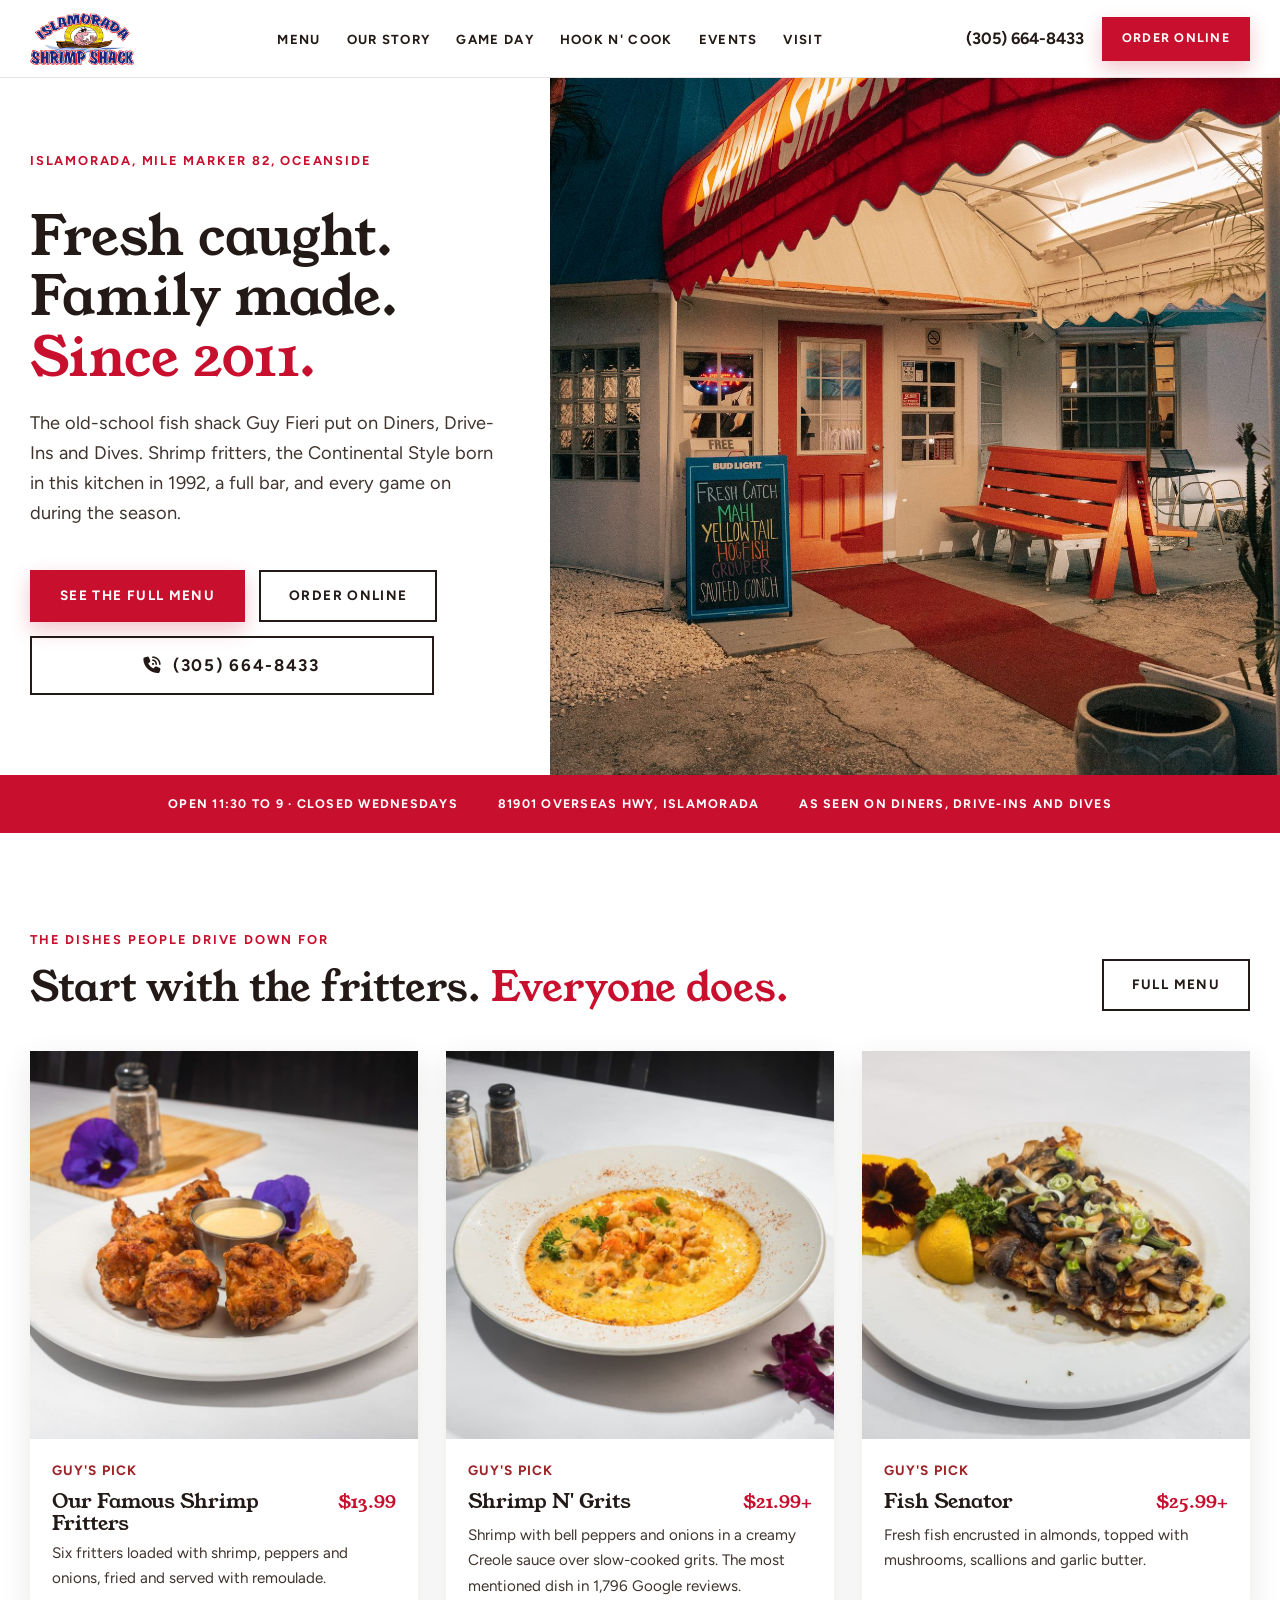
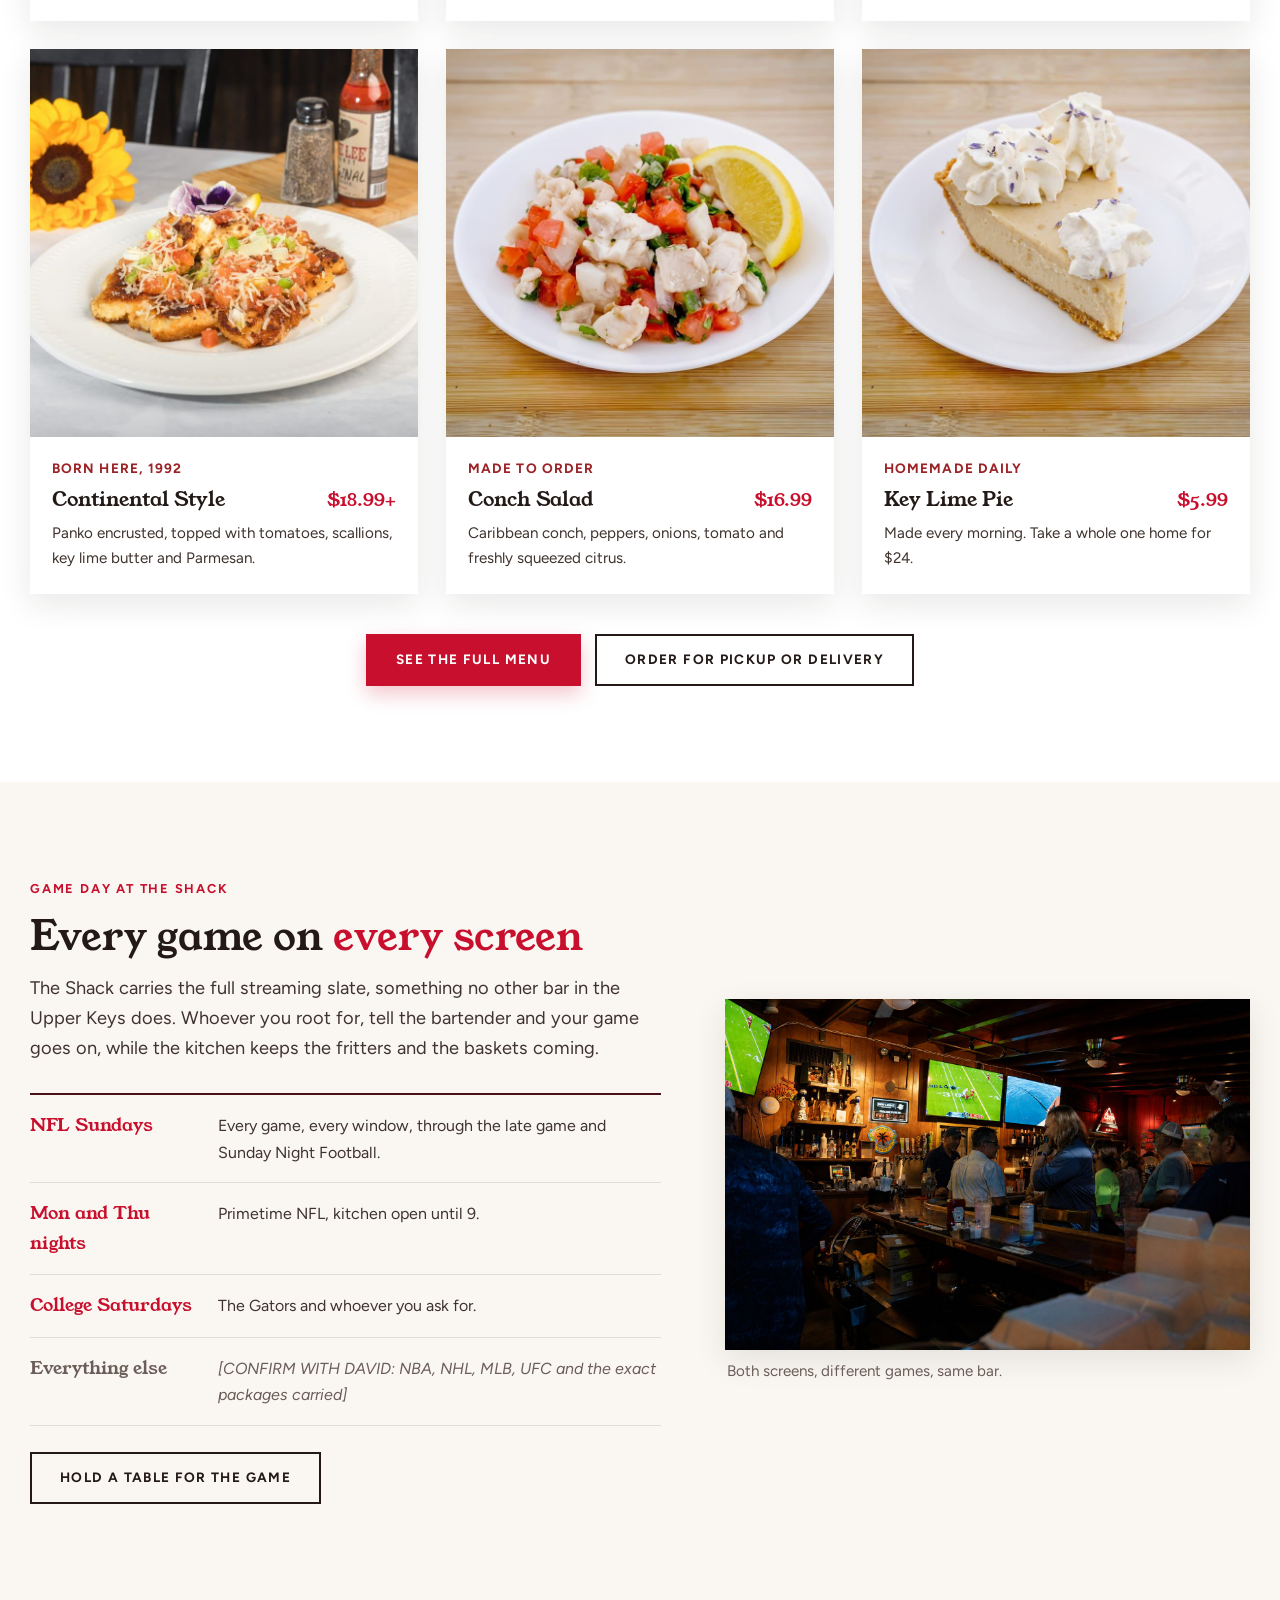
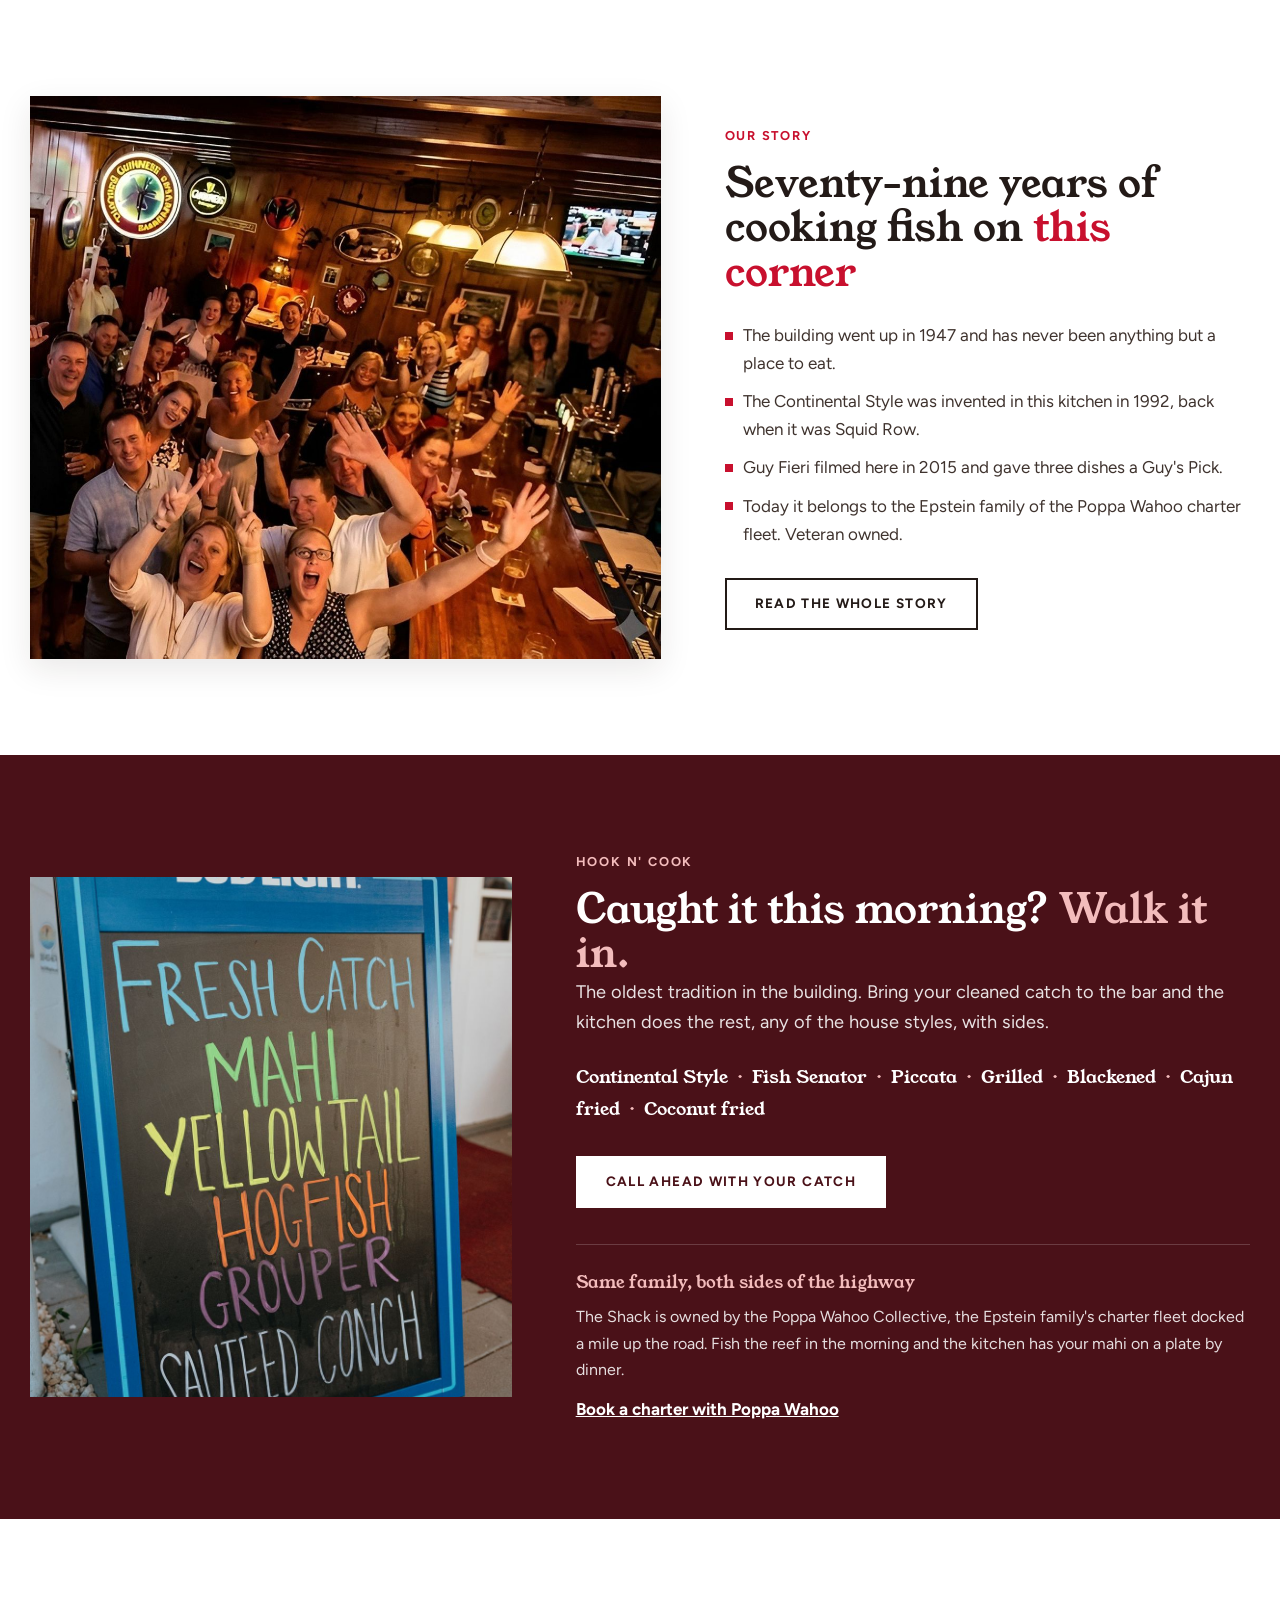
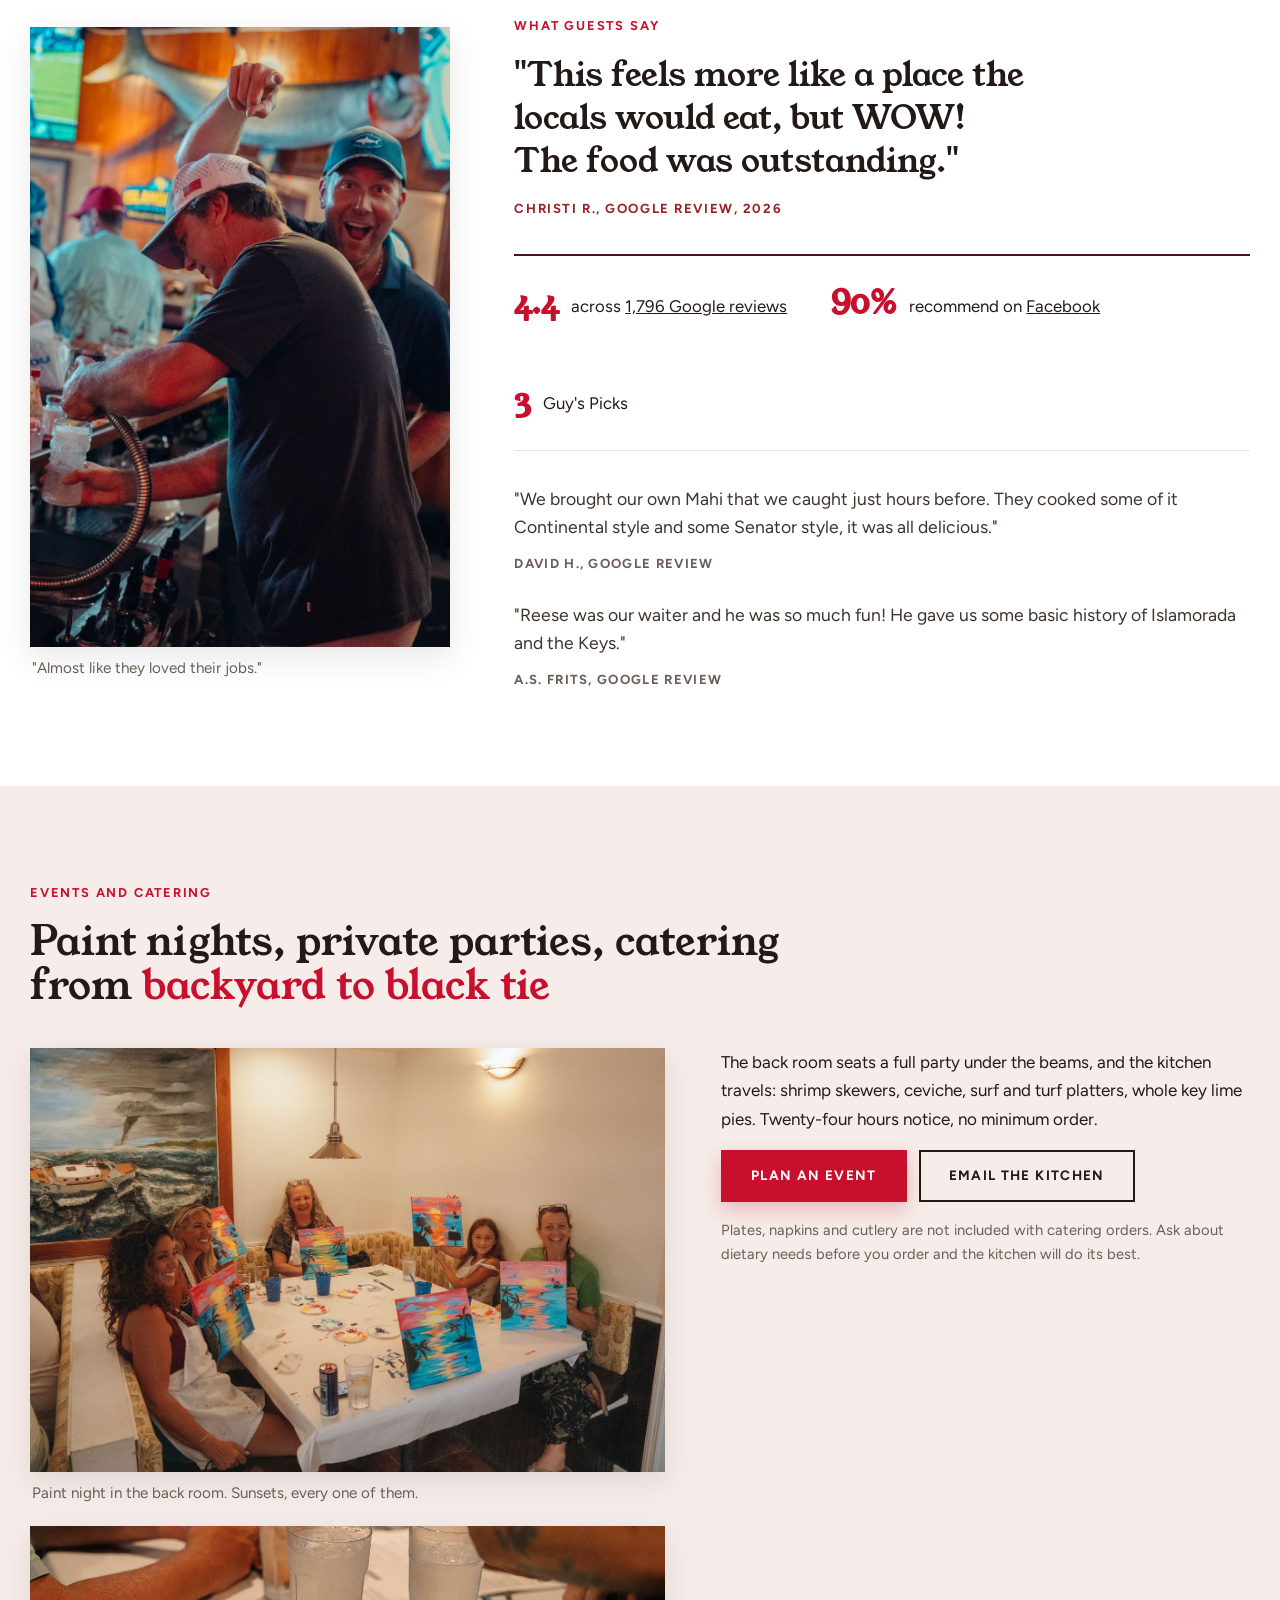
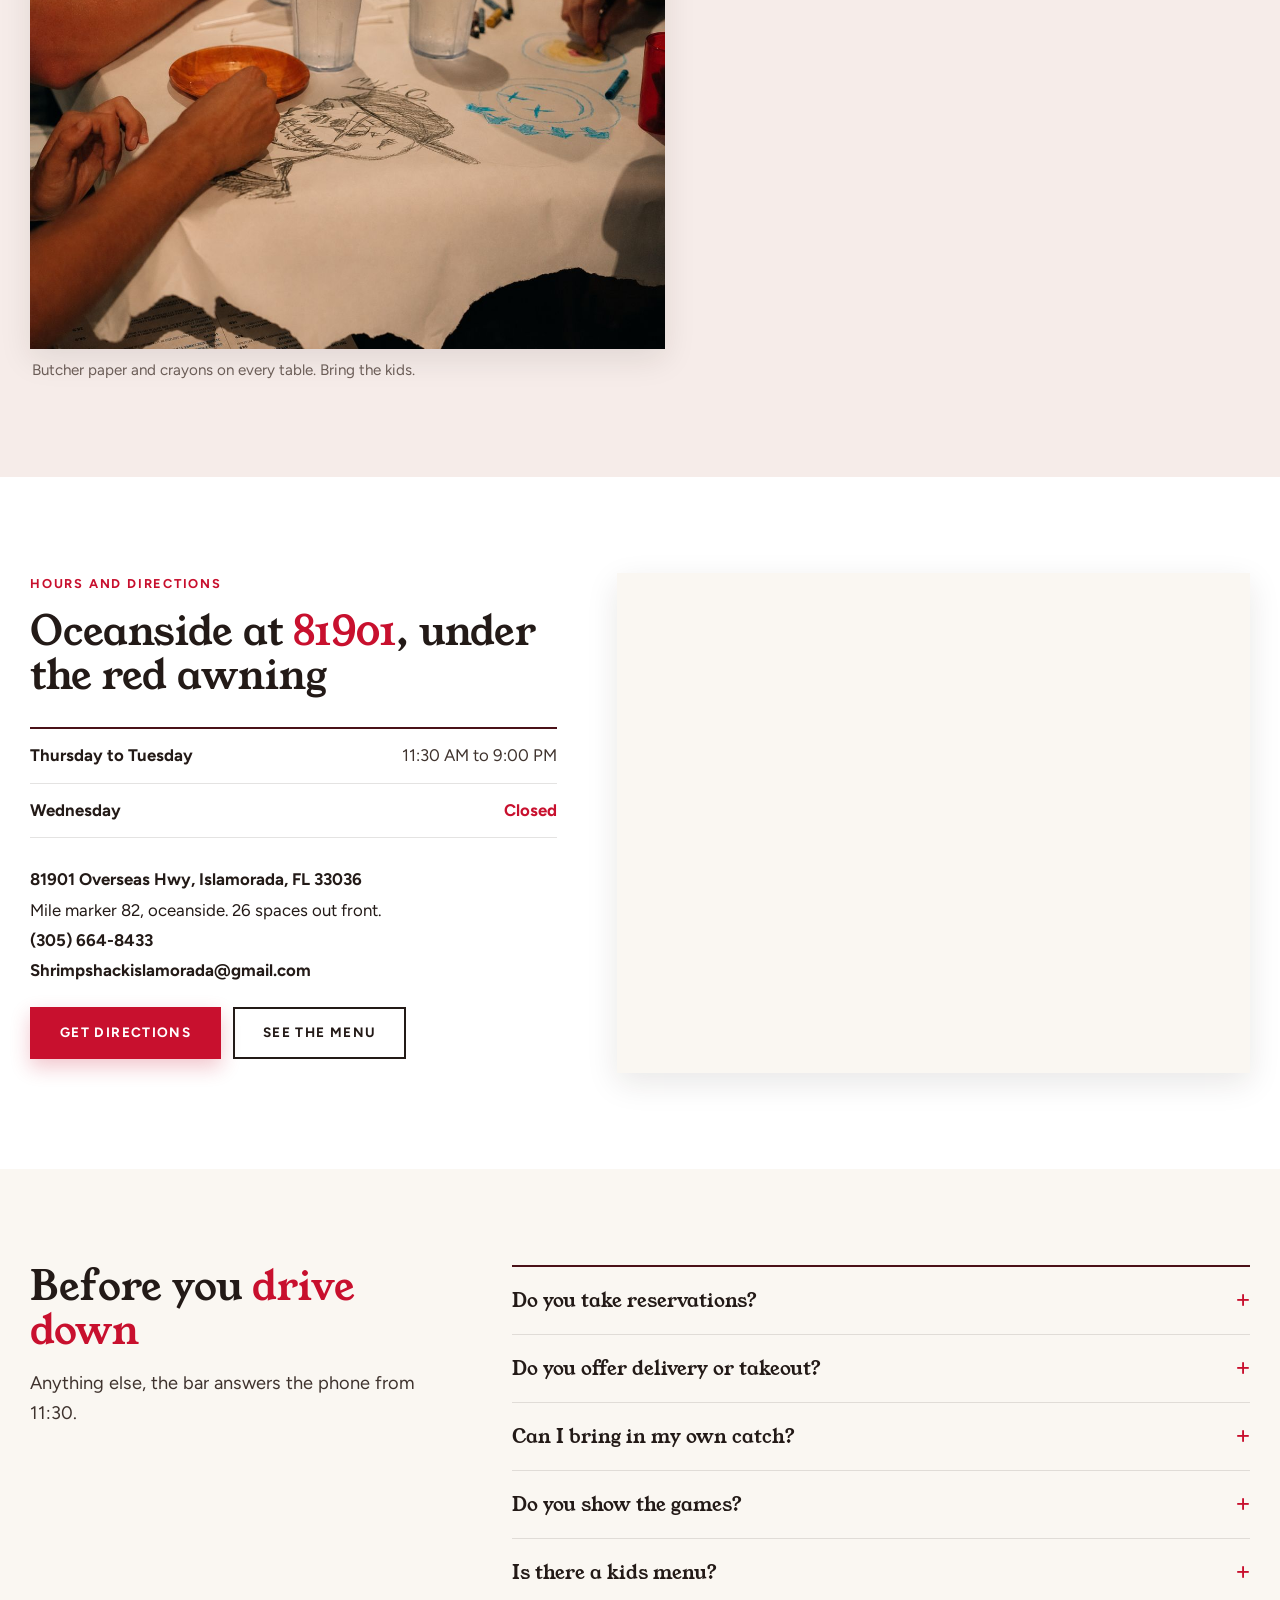
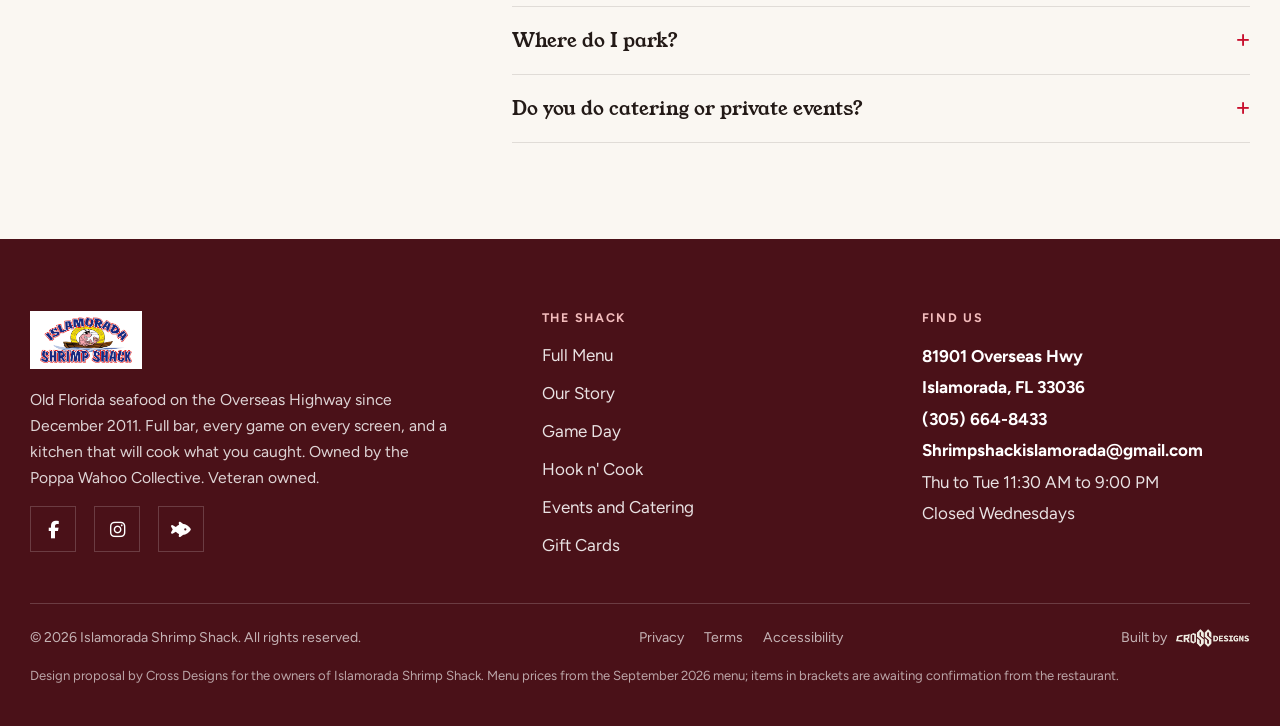
==== commit 44ce5fbe: "Pass 4: story page, section reorder, hook fix, new photos" ====
--- a/index.html
+++ b/index.html
@@ -104,7 +104,7 @@
     <a class="brand" href="index.html" aria-label="Islamorada Shrimp Shack home"><img src="assets/logo-nav.png" alt="Islamorada Shrimp Shack" width="720" height="359"></a>
     <ul class="nav-links">
       <li><a href="menu.html">Menu</a></li>
-      <li><a href="#story">Our Story</a></li>
+      <li><a href="story.html">Our Story</a></li>
       <li><a href="#gameday">Game Day</a></li>
       <li><a href="#hook">Hook n' Cook</a></li>
       <li><a href="#events">Events</a></li>
@@ -126,7 +126,7 @@
   <ul class="drawer-links">
     <li><a href="menu.html">Full Menu <small>Every dish, with photos and prices</small></a></li>
     <li><a href="#dishes">Shack Favourites</a></li>
-    <li><a href="#story">Our Story <small>1947 to today</small></a></li>
+    <li><a href="story.html">Our Story <small>1947 to today</small></a></li>
     <li><a href="#gameday">Game Day</a></li>
     <li><a href="#hook">Hook n' Cook <small>Bring your catch</small></a></li>
     <li><a href="#events">Events and Catering</a></li>
@@ -151,6 +151,7 @@
       <div class="hero-ctas">
         <a class="btn btn-red" href="menu.html">See the Full Menu</a>
         <a class="btn btn-ink" href="https://islamoradashrimpshack.com/menu" target="_blank" rel="noopener">Order Online</a>
+        <a class="btn btn-ink hero-tel-btn" href="tel:+13056648433"><i class="fa-solid fa-phone-volume" aria-hidden="true"></i>(305) 664-8433</a>
       </div>
     </div>
     <div class="hero-media">
@@ -162,9 +163,8 @@
 <div class="stripe" aria-label="Hours and address">
   <div class="container">
     <span>Open 11:30 to 9 · Closed Wednesdays</span>
-    <span><a href="https://www.google.com/maps/dir/?api=1&destination=Islamorada+Shrimp+Shack,+81901+Overseas+Hwy,+Islamorada,+FL+33036" target="_blank" rel="noopener">81901 Overseas Hwy</a></span>
+    <span><a href="https://www.google.com/maps/dir/?api=1&destination=Islamorada+Shrimp+Shack,+81901+Overseas+Hwy,+Islamorada,+FL+33036" target="_blank" rel="noopener">81901 Overseas Hwy, Islamorada</a></span>
     <span>As seen on Diners, Drive-Ins and Dives</span>
-    <span><a href="tel:+13056648433">(305) 664-8433</a></span>
   </div>
 </div>
 
@@ -235,72 +235,8 @@
   </div>
 </section>
 
-<!-- STORY -->
-<section class="story ivory" id="story">
-  <div class="container">
-    <div class="story-intro">
-      <p class="kicker">Our story</p>
-      <h2>Seventy-nine years of cooking fish on <span class="hl">this corner</span></h2>
-      <p class="lede" style="margin-top:14px">"Exactly the kind of old-school fish shack that visitors to the Florida Keys are hoping to find," wrote Conde Nast Traveler. Here is how it got that way.</p>
-    </div>
-    <div class="moment grid-guard">
-      <figure class="photo">
-        <img src="assets/exterior-day.jpg" alt="The whitewashed Shrimp Shack building with its red awning and red door on a bright Islamorada day" width="1400" height="1119" loading="lazy">
-      </figure>
-      <div>
-        <div class="moment-year">1947</div>
-        <h3>The building goes up</h3>
-        <p>A single-story block building on the oceanside of the highway, 100 feet of frontage. It has never been anything but a place to eat.</p>
-        <p class="src">Monroe County property record</p>
-      </div>
-    </div>
-    <div class="moment grid-guard">
-      <figure class="photo">
-        <img src="assets/dish/continental.jpg" alt="The Continental Style plate: panko crust, tomatoes, scallions, key lime butter" width="800" height="800" loading="lazy">
-      </figure>
-      <div>
-        <div class="moment-year">1992</div>
-        <h3>The Continental Style is born here</h3>
-        <p>At Squid Row, the restaurant that held this address before the Shack, a cook panko-crusts a fillet and finishes it with key lime butter, tomato, scallion and Parmesan. It has not left the menu since. The menu still says so: "Created right here at Squid Row in 1992."</p>
-      </div>
-    </div>
-    <div class="moment grid-guard">
-      <figure class="photo">
-        <img src="assets/dining-room.jpg" alt="Regulars and crew celebrating along the knotty pine bar at the Shrimp Shack" width="1200" height="1072" loading="lazy">
-      </figure>
-      <div>
-        <div class="moment-year">2011</div>
-        <h3>Squid Row becomes the Shrimp Shack</h3>
-        <p>December 2011. A mother and daughter team, Jill and Morgan, open the Islamorada Shrimp Shack as a neighborhood spot, not a tourist trap. The servers get a name of their own: the Shrimpettes. They will tell you the history of Islamorada while your food cooks.</p>
-      </div>
-    </div>
-    <div class="moment grid-guard">
-      <figure class="photo">
-        <img src="assets/guy-fieri-wall.jpg" alt="The signed Diners, Drive-Ins and Dives poster from Guy Fieri by the Shrimp Shack entryway" width="1000" height="1000" loading="lazy">
-      </figure>
-      <div>
-        <div class="moment-year">2015</div>
-        <h3>Guy Fieri pulls up</h3>
-        <p>Diners, Drive-Ins and Dives films "Smoke and Seafood" in the kitchen. The Shrimp Fritters, the Fish Senator and the Shrimp N' Grits all make Guy's Picks. The episode airs March 11, 2016, and the signed poster still hangs by the door.</p>
-        <p class="src">Food Network, Season 24, Episode 4</p>
-      </div>
-    </div>
-    <div class="moment grid-guard">
-      <figure class="photo">
-        <img src="assets/sketch-poppa-wahoo.jpg" alt="A pen sketch on butcher paper of a leaping sailfish and a sportfisher, signed Poppa Wahoo and Shrimp Shack, congratulations" width="1400" height="932" loading="lazy">
-        <figcaption>Left on the butcher paper at the bar the week the sale closed. [ARTIST ATTRIBUTION NEEDED]</figcaption>
-      </figure>
-      <div>
-        <div class="moment-year">2026</div>
-        <h3>The Epsteins take the keys</h3>
-        <p>Brian and David Epstein, sons of Miami Herald fishing editor Bob Epstein and owners of the Poppa Wahoo Collective charter fleet, buy the Shack. Veteran owned, family run, and the kitchen keeps every recipe, right down to the fritters. [MONTH OF PURCHASE NEEDED]</p>
-      </div>
-    </div>
-  </div>
-</section>
-
 <!-- GAME DAY -->
-<section class="gameday" id="gameday">
+<section class="gameday ivory" id="gameday">
   <div class="container gameday-grid grid-guard">
     <div>
       <p class="kicker">Game day at the Shack</p>
@@ -315,19 +251,39 @@
       <a class="btn btn-ink" href="tel:+13056648433">Hold a Table for the Game</a>
     </div>
     <figure class="photo">
-      <img src="assets/crowd-bar.jpg" alt="Seven regulars lined up along the knotty pine bar on game day, football on the screens above" width="1600" height="1066" loading="lazy" style="box-shadow:var(--shadow)">
-      <figcaption>Sunday at the bar. Everybody's team is on somewhere in this room.</figcaption>
+      <img src="assets/gameday-tvs.jpg" alt="The Shrimp Shack bar on game day, football playing on every screen over the taps" width="1536" height="1024" loading="lazy" style="box-shadow:var(--shadow)">
+      <figcaption>Both screens, different games, same bar.</figcaption>
     </figure>
   </div>
 </section>
 
+<!-- STORY TEASER -->
+<section class="story" id="story">
+  <div class="container teaser-grid grid-guard">
+    <figure class="photo">
+      <img src="assets/dining-room.jpg" alt="Regulars and crew celebrating along the knotty pine bar at the Shrimp Shack" width="1200" height="1072" loading="lazy" style="box-shadow:var(--shadow)">
+    </figure>
+    <div>
+      <p class="kicker">Our story</p>
+      <h2>Seventy-nine years of cooking fish on <span class="hl">this corner</span></h2>
+      <ul class="teaser-facts">
+        <li>The building went up in 1947 and has never been anything but a place to eat.</li>
+        <li>The Continental Style was invented in this kitchen in 1992, back when it was Squid Row.</li>
+        <li>Guy Fieri filmed here in 2015 and gave three dishes a Guy's Pick.</li>
+        <li>Today it belongs to the Epstein family of the Poppa Wahoo charter fleet. Veteran owned.</li>
+      </ul>
+      <a class="btn btn-ink" href="story.html">Read the Whole Story</a>
+    </div>
+  </div>
+</section>
+
 <!-- HOOK N COOK -->
-<section class="hook dark" id="hook" style="padding:0">
-  <div class="hook-band">
-    <div class="hook-media">
+<section class="hook dark" id="hook">
+  <div class="container hook-grid grid-guard">
+    <figure class="photo">
       <img src="assets/fresh-catch-board.jpg" alt="The Fresh Catch chalkboard out front listing mahi, yellowtail, hogfish, grouper and sauteed conch" width="1000" height="1500" loading="lazy">
-    </div>
-    <div class="hook-copy">
+    </figure>
+    <div>
       <p class="kicker">Hook n' Cook</p>
       <h2>Caught it this morning? <span class="hl">Walk it in.</span></h2>
       <p class="lede">The oldest tradition in the building. Bring your cleaned catch to the bar and the kitchen does the rest, any of the house styles, with sides.</p>
@@ -347,36 +303,55 @@
 <!-- REVIEWS -->
 <section class="reviews" id="reviews">
   <div class="container">
-    <p class="review-feature">"This feels more like a place the locals would eat, but WOW! The food was outstanding."</p>
-    <p class="review-who">Christi R., Google review, 2026</p>
-    <div class="proof">
-      <span><b>4.4</b> across <a href="https://www.google.com/maps/place/?q=place_id:ChIJ0X5CPmA314gRxZ0DjyDF1U4" target="_blank" rel="noopener">1,796 Google reviews</a></span>
-      <span><b>90%</b> recommend on <a href="https://www.facebook.com/IslamoradaShrimpShack/" target="_blank" rel="noopener">Facebook</a></span>
-      <span><b>3</b> Guy's Picks on Diners, Drive-Ins and Dives</span>
-    </div>
-    <div class="review-pair grid-guard">
-      <div><blockquote>"We brought our own Mahi that we caught just hours before. They cooked some of it Continental style and some Senator style, it was all delicious. Everyone working there was extremely friendly, almost like they loved their jobs."</blockquote><footer>David H., Google review</footer></div>
-      <div><blockquote>"Reese was our waiter and he was so much fun! He gave us some basic history of Islamorada and the Keys, which we were appreciative of."</blockquote><footer>A.S. Frits, Google review</footer></div>
+    <div class="reviews-grid grid-guard">
+      <figure class="photo">
+        <img src="assets/bartender-laugh.jpg" alt="A laughing bartender pouring a draft with the soda gun at the Shrimp Shack bar" width="1000" height="1500" loading="lazy">
+        <figcaption>"Almost like they loved their jobs."</figcaption>
+      </figure>
+      <div>
+        <p class="kicker">What guests say</p>
+        <p class="review-feature">"This feels more like a place the locals would eat, but WOW! The food was outstanding."</p>
+        <p class="review-who">Christi R., Google review, 2026</p>
+        <div class="proof">
+          <span><b>4.4</b> across <a href="https://www.google.com/maps/place/?q=place_id:ChIJ0X5CPmA314gRxZ0DjyDF1U4" target="_blank" rel="noopener">1,796 Google reviews</a></span>
+          <span><b>90%</b> recommend on <a href="https://www.facebook.com/IslamoradaShrimpShack/" target="_blank" rel="noopener">Facebook</a></span>
+          <span><b>3</b> Guy's Picks</span>
+        </div>
+        <div class="review-pair grid-guard">
+          <div><blockquote>"We brought our own Mahi that we caught just hours before. They cooked some of it Continental style and some Senator style, it was all delicious."</blockquote><footer>David H., Google review</footer></div>
+          <div><blockquote>"Reese was our waiter and he was so much fun! He gave us some basic history of Islamorada and the Keys."</blockquote><footer>A.S. Frits, Google review</footer></div>
+        </div>
+      </div>
     </div>
   </div>
 </section>
 
 <!-- EVENTS -->
 <section class="events tint" id="events">
-  <div class="container events-grid grid-guard">
-    <figure class="photo">
-      <img src="assets/paint-night.jpg" alt="Guests holding up finished sunset paintings at a paint night in the Shrimp Shack dining room" width="1400" height="933" loading="lazy">
-      <figcaption>Paint night in the back room. Sunsets, every one of them.</figcaption>
-    </figure>
-    <div>
+  <div class="container">
+    <div class="events-head">
       <p class="kicker">Events and catering</p>
       <h2>Paint nights, private parties, catering from <span class="hl">backyard to black tie</span></h2>
-      <p style="margin-top:14px">The back room seats a full party under the beams, and the kitchen travels: shrimp skewers, ceviche, surf and turf platters, whole key lime pies. Twenty-four hours notice, no minimum order.</p>
-      <div class="events-ctas">
-        <a class="btn btn-red" href="tel:+13056648433">Plan an Event</a>
-        <a class="btn btn-ink" href="mailto:Shrimpshackislamorada@gmail.com?subject=Catering%20request">Email the Kitchen</a>
-      </div>
-      <small>Plates, napkins and cutlery are not included with catering orders. Ask about dietary needs before you order and the kitchen will do its best.</small>
+    </div>
+    <div class="events-grid grid-guard">
+      <div class="events-photos">
+        <figure class="photo">
+          <img src="assets/paint-night.jpg" alt="Guests holding up finished sunset paintings at a paint night in the Shrimp Shack dining room" width="1400" height="933" loading="lazy" style="box-shadow:var(--shadow)">
+          <figcaption>Paint night in the back room. Sunsets, every one of them.</figcaption>
+        </figure>
+        <figure class="photo">
+          <img src="assets/crayons.jpg" alt="Hands drawing with crayons on the butcher paper that covers every table" width="1200" height="800" loading="lazy" style="box-shadow:var(--shadow)">
+          <figcaption>Butcher paper and crayons on every table. Bring the kids.</figcaption>
+        </figure>
+      </div>
+      <div>
+        <p>The back room seats a full party under the beams, and the kitchen travels: shrimp skewers, ceviche, surf and turf platters, whole key lime pies. Twenty-four hours notice, no minimum order.</p>
+        <div class="events-ctas">
+          <a class="btn btn-red" href="tel:+13056648433">Plan an Event</a>
+          <a class="btn btn-ink" href="mailto:Shrimpshackislamorada@gmail.com?subject=Catering%20request">Email the Kitchen</a>
+        </div>
+        <small>Plates, napkins and cutlery are not included with catering orders. Ask about dietary needs before you order and the kitchen will do its best.</small>
+      </div>
     </div>
   </div>
 </section>
@@ -443,11 +418,11 @@
           <a href="https://poppawahoo.com/" target="_blank" rel="noopener" aria-label="Poppa Wahoo Collective"><i class="fa-solid fa-fish-fins"></i></a>
         </div>
       </div>
-      <div>
+      <div class="foot-links-col">
         <h3>The Shack</h3>
         <ul>
           <li><a href="menu.html">Full Menu</a></li>
-          <li><a href="#story">Our Story</a></li>
+          <li><a href="story.html">Our Story</a></li>
           <li><a href="#gameday">Game Day</a></li>
           <li><a href="#hook">Hook n' Cook</a></li>
           <li><a href="#events">Events and Catering</a></li>
--- a/styles.css
+++ b/styles.css
@@ -89,10 +89,10 @@
 .hero-media img{position:absolute;inset:0;width:100%;height:100%;object-fit:cover;object-position:62% 55%}
 .hero h1{max-width:14ch}
 .hero-ctas{display:flex;gap:14px;flex-wrap:wrap;align-items:center;margin-top:4px}
+.hero-tel-btn{width:100%;max-width:404px;font-size:1.05rem;padding:19px 28px}
 .stripe{background:var(--scarlet);color:#fff}
-.stripe .container{display:flex;flex-wrap:wrap;align-items:center;gap:6px 0;min-height:58px;font-family:var(--sans);font-weight:700;font-size:.78rem;letter-spacing:.1em;text-transform:uppercase}
-.stripe span{padding:13px 24px 13px 0;margin-right:24px;border-right:1px solid rgba(255,255,255,.35)}
-.stripe span:last-child{border-right:0;margin-right:0}
+.stripe .container{display:flex;flex-wrap:wrap;align-items:center;justify-content:center;gap:6px 40px;min-height:58px;font-family:var(--sans);font-weight:700;font-size:.78rem;letter-spacing:.1em;text-transform:uppercase;text-align:center;padding-block:12px}
+.stripe span{white-space:nowrap}
 .stripe a{color:#fff;text-decoration:none}
 .stripe a:hover{text-decoration:underline}
 
@@ -111,7 +111,11 @@
 .dishes-cta{margin-top:40px;display:flex;gap:14px;flex-wrap:wrap;justify-content:center}
 
 /* timeline */
-.story-intro{max-width:720px;margin-bottom:56px}
+.teaser-grid{display:grid;grid-template-columns:minmax(0,6fr) minmax(0,5fr);gap:64px;align-items:center}
+.teaser-facts{margin:26px 0 30px;padding:0;list-style:none;display:grid;gap:10px}
+.teaser-facts li{padding-left:18px;position:relative;color:var(--ink-2)}
+.teaser-facts li::before{content:"";position:absolute;left:0;top:.62em;width:8px;height:8px;background:var(--scarlet)}
+
 .moment{display:grid;grid-template-columns:1fr 1fr;gap:64px;align-items:center;padding:44px 0;border-top:1px solid var(--line)}
 .moment:first-of-type{border-top:0}
 .moment:nth-child(even) .photo{order:2}
@@ -131,15 +135,12 @@
 .sched-row.todo p{color:var(--muted);font-style:italic}
 
 /* hook */
-.hook-band{position:relative;display:grid;grid-template-columns:minmax(0,1fr) minmax(0,1fr)}
-.hook-band > *{min-width:0}
-.hook-media{position:relative;min-height:440px}
-.hook-media img{position:absolute;inset:0;width:100%;height:100%;object-fit:cover;object-position:center 45%}
-.hook-copy{padding:96px 64px 96px 76px;display:flex;flex-direction:column;justify-content:center}
-.hook-copy > *{max-width:540px}
-.styles-list{margin:24px 0 30px;padding:0;list-style:none;font-family:var(--serif);font-size:1.18rem;color:#fff;line-height:1.8}
+.hook-grid{display:grid;grid-template-columns:minmax(0,5fr) minmax(0,7fr);gap:64px;align-items:center}
+.hook-grid > *{min-width:0}
+.hook-grid .photo img{max-height:520px;object-fit:cover;width:100%}
+.styles-list{margin:24px 0 30px;padding:0;list-style:none;font-family:var(--serif);font-size:1.12rem;color:#fff;line-height:1.8;overflow-wrap:break-word}
 .styles-list li{display:inline}
-.styles-list li::after{content:"\00b7";margin:0 12px;color:#F3BCBC}
+.styles-list li::after{content:"\00b7";margin:0 10px;color:#F3BCBC}
 .styles-list li:last-child::after{content:""}
 .hook-aside{margin-top:36px;padding-top:24px;border-top:1px solid var(--line-d)}
 .hook-aside b{font-family:var(--serif);font-weight:400;font-size:1.05rem;color:#F3BCBC;display:block;margin-bottom:8px}
@@ -147,18 +148,23 @@
 .hook-aside a{color:#fff;font-weight:700}
 
 /* reviews */
-.review-feature{font-family:var(--serif);font-size:clamp(1.6rem,3vw,2.5rem);line-height:1.3;max-width:28ch;margin:0 0 16px;text-wrap:balance}
+.reviews-grid{display:grid;grid-template-columns:minmax(0,4fr) minmax(0,7fr);gap:64px;align-items:center}
+.reviews-grid .photo img{max-height:620px;object-fit:cover;width:100%;box-shadow:var(--shadow)}
+.review-feature{font-family:var(--serif);font-size:clamp(1.5rem,2.6vw,2.2rem);line-height:1.3;max-width:30ch;margin:0 0 16px;text-wrap:balance}
 .review-who{font-weight:700;font-size:.82rem;letter-spacing:.12em;text-transform:uppercase;color:var(--brick)}
-.proof{margin:44px 0;padding:24px 0;border-top:2px solid var(--oxblood);border-bottom:1px solid var(--line);display:flex;gap:44px;flex-wrap:wrap;align-items:baseline;font-size:1.05rem}
+.proof{margin:34px 0;padding:22px 0;border-top:2px solid var(--oxblood);border-bottom:1px solid var(--line);display:flex;gap:44px;flex-wrap:wrap;align-items:baseline;font-size:1.05rem}
 .proof b{font-family:var(--serif);font-size:2rem;color:var(--scarlet);margin-right:8px;vertical-align:-2px}
 .proof a{color:var(--ink)}
-.review-pair{display:grid;grid-template-columns:1fr 1fr;gap:56px}
+.review-pair{display:grid;grid-template-columns:1fr;gap:26px}
 .review-pair blockquote{margin:0;font-size:1.1rem;line-height:1.6;color:var(--ink-2)}
 .review-pair footer{margin-top:12px;font-weight:700;font-size:.82rem;letter-spacing:.1em;text-transform:uppercase;color:var(--muted)}
 
 /* events */
-.events-grid{display:grid;grid-template-columns:minmax(0,5fr) minmax(0,6fr);gap:64px;align-items:center}
-.events-ctas{display:flex;gap:14px;flex-wrap:wrap;align-items:center;margin-top:8px}
+.events-head{max-width:760px;margin-bottom:40px}
+.events-grid{display:grid;grid-template-columns:minmax(0,6fr) minmax(0,5fr);gap:56px;align-items:start}
+.events-photos{display:grid;gap:22px}
+.events-ctas{display:flex;gap:12px;flex-wrap:nowrap;align-items:center;margin-top:8px}
+.events-ctas .btn{flex:0 1 auto;white-space:nowrap}
 .events small{display:block;margin-top:16px;color:var(--muted);font-size:.92rem}
 .events .photo img{box-shadow:var(--shadow)}
 
@@ -252,11 +258,10 @@
   .hero-copy{grid-column:1;padding:56px 0 48px;width:min(1220px,100% - 48px);margin-inline:auto}
   .hero-media{grid-column:1;min-height:440px}
   .dish-grid{grid-template-columns:repeat(2,1fr)}
-  .moment,.gameday-grid,.events-grid,.visit-grid,.faq-grid{grid-template-columns:1fr}
+  .moment,.gameday-grid,.events-grid,.visit-grid,.faq-grid,.teaser-grid,.hook-grid,.reviews-grid{grid-template-columns:1fr}
   .moment{gap:24px}
   .moment:nth-child(even) .photo{order:0}
-  .hook-band{grid-template-columns:1fr}
-  .hook-copy{padding:64px 24px}
+  .hook-grid{gap:32px}
   .foot-grid{grid-template-columns:1fr 1fr}
   .foot-brand{grid-column:1/-1}
   .mitems{grid-template-columns:1fr}
@@ -275,8 +280,7 @@
   .hero-copy{padding:36px 0 36px;gap:14px;width:min(1220px,100% - 36px)}
   .hero-media{min-height:320px}
   .hero-media img{object-position:60% 55%}
-  .stripe .container{font-size:.68rem;letter-spacing:.06em;padding:8px 0}
-  .stripe span{padding:5px 12px 5px 0;margin-right:12px}
+  .stripe .container{font-size:.7rem;letter-spacing:.06em;gap:4px 18px;padding-block:10px}
   .dishes-head{margin-bottom:24px}
   .dish-grid{grid-template-columns:repeat(2,1fr);gap:14px}
   .dish-body{padding:12px 14px 16px}
@@ -292,18 +296,26 @@
   .moment-year{font-size:1.7rem;margin-bottom:8px}
   .gameday-grid{gap:28px}
   .sched-row{grid-template-columns:1fr;gap:2px;padding:13px 0}
-  .hook-media{min-height:300px}
-  .hook-copy{padding:52px 18px}
-  .styles-list{font-size:1.05rem}
+  .hook-grid .photo img{max-height:340px}
+  .styles-list{font-size:1.02rem}
   .styles-list li::after{margin:0 8px}
   .proof{gap:18px 28px;margin:30px 0}
   .review-pair{grid-template-columns:1fr;gap:24px}
-  .events-grid{gap:24px}
+  .events-grid{gap:22px}
+  .events-head{margin-bottom:20px}
+  .events-ctas .btn{flex:1;padding:14px 12px;font-size:.74rem;white-space:nowrap}
+  .reviews-grid{gap:24px}
+  .reviews-grid .photo{max-width:280px}
+  .teaser-grid{gap:24px}
   .map,.map iframe{min-height:300px}
   .faq-grid{gap:24px}
   .acc-head{font-size:1.05rem}
-  .footer{padding:52px 0 90px}
-  .foot-grid{grid-template-columns:1fr;gap:30px}
+  .footer{padding:40px 0 84px}
+  .foot-grid{grid-template-columns:1fr;gap:22px;padding-bottom:26px}
+  .foot-links-col{display:none}
+  .foot-brand p{font-size:.92rem;margin-bottom:0}
+  .foot-brand img{height:48px;margin-bottom:12px}
+  .footer address{line-height:1.7;font-size:.95rem}
   .foot-bottom{flex-direction:column;align-items:flex-start;gap:14px}
   /* menu page */
   .menu-hero{padding:36px 0 32px}
@@ -316,6 +328,6 @@
   .menu-page .footer{padding-bottom:120px}
 }
 @media (max-width:390px){
-  .hero-ctas{flex-direction:column;align-items:stretch}
-  .hero-ctas .btn{width:100%}
-}
+  .hero-ctas .btn{flex:1}
+  .hero-ctas .hero-tel-btn{flex:1 1 100%;max-width:none;font-size:.95rem}
+}
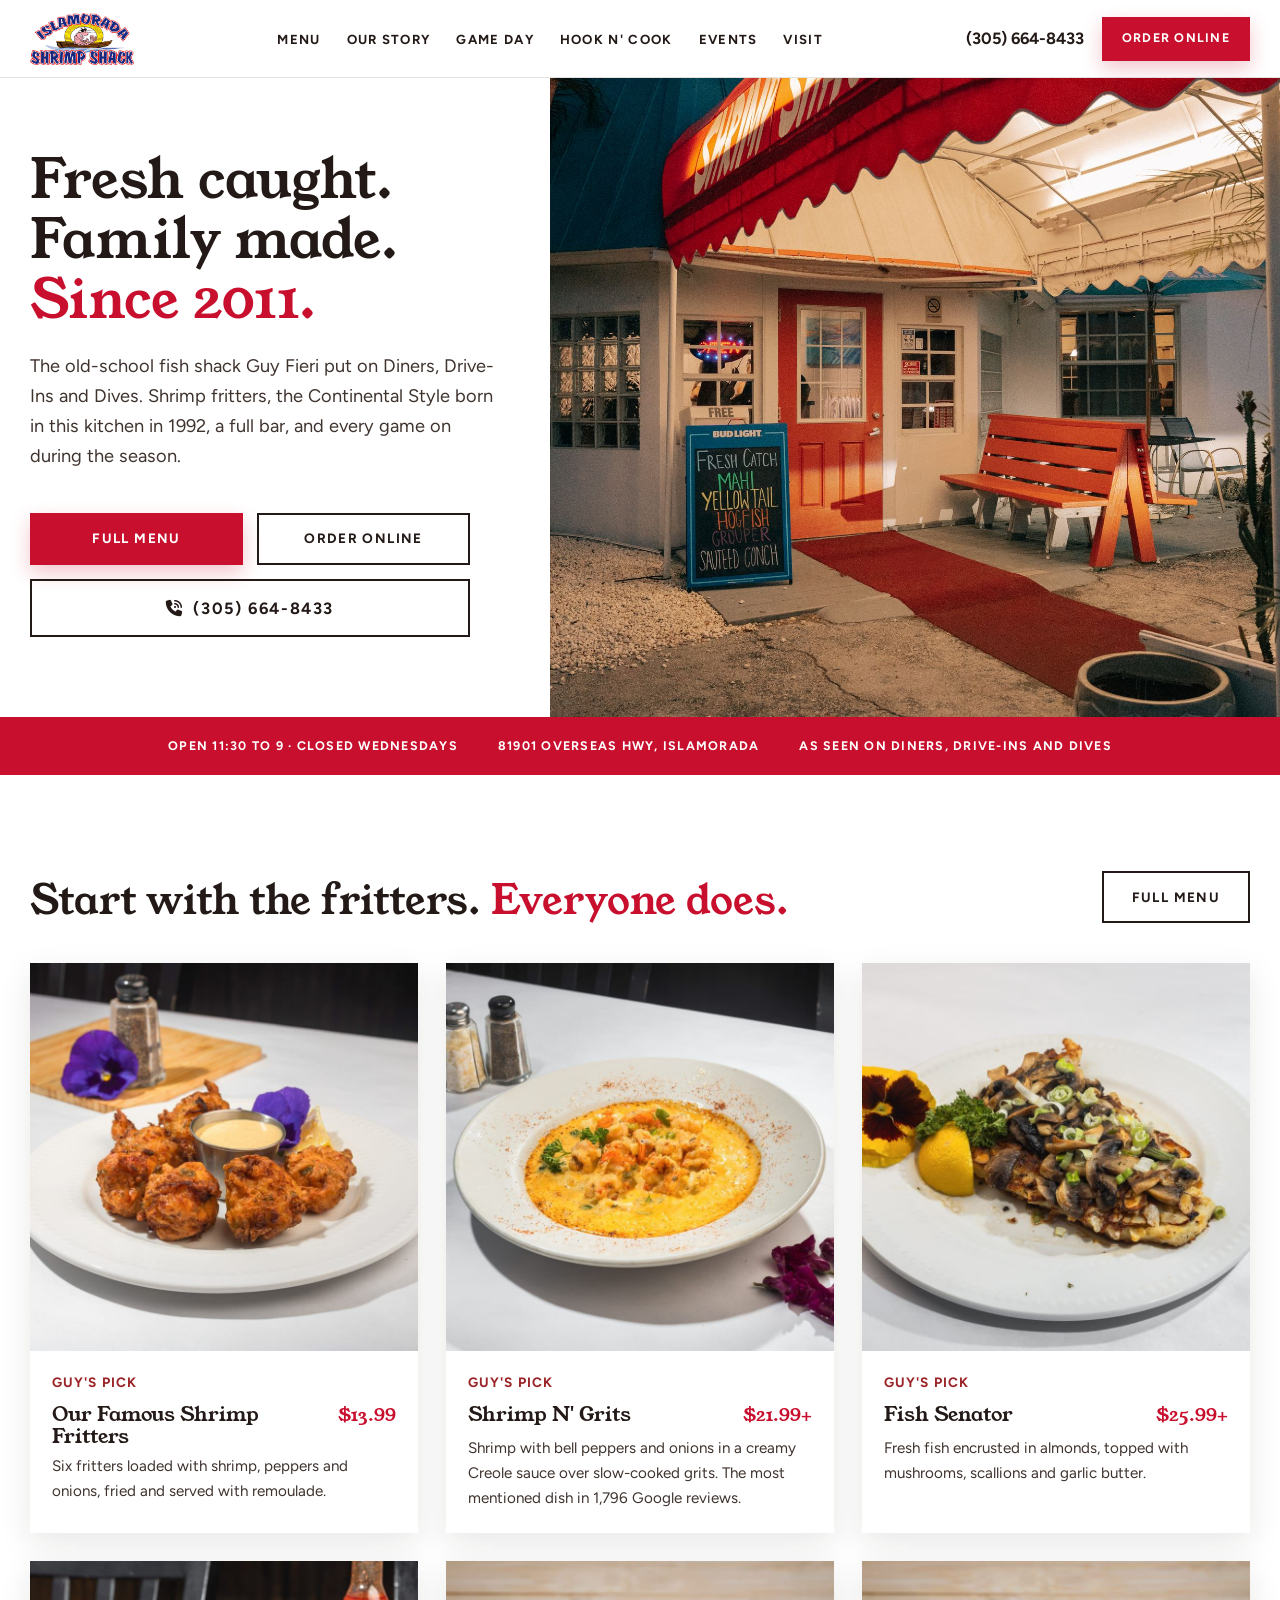
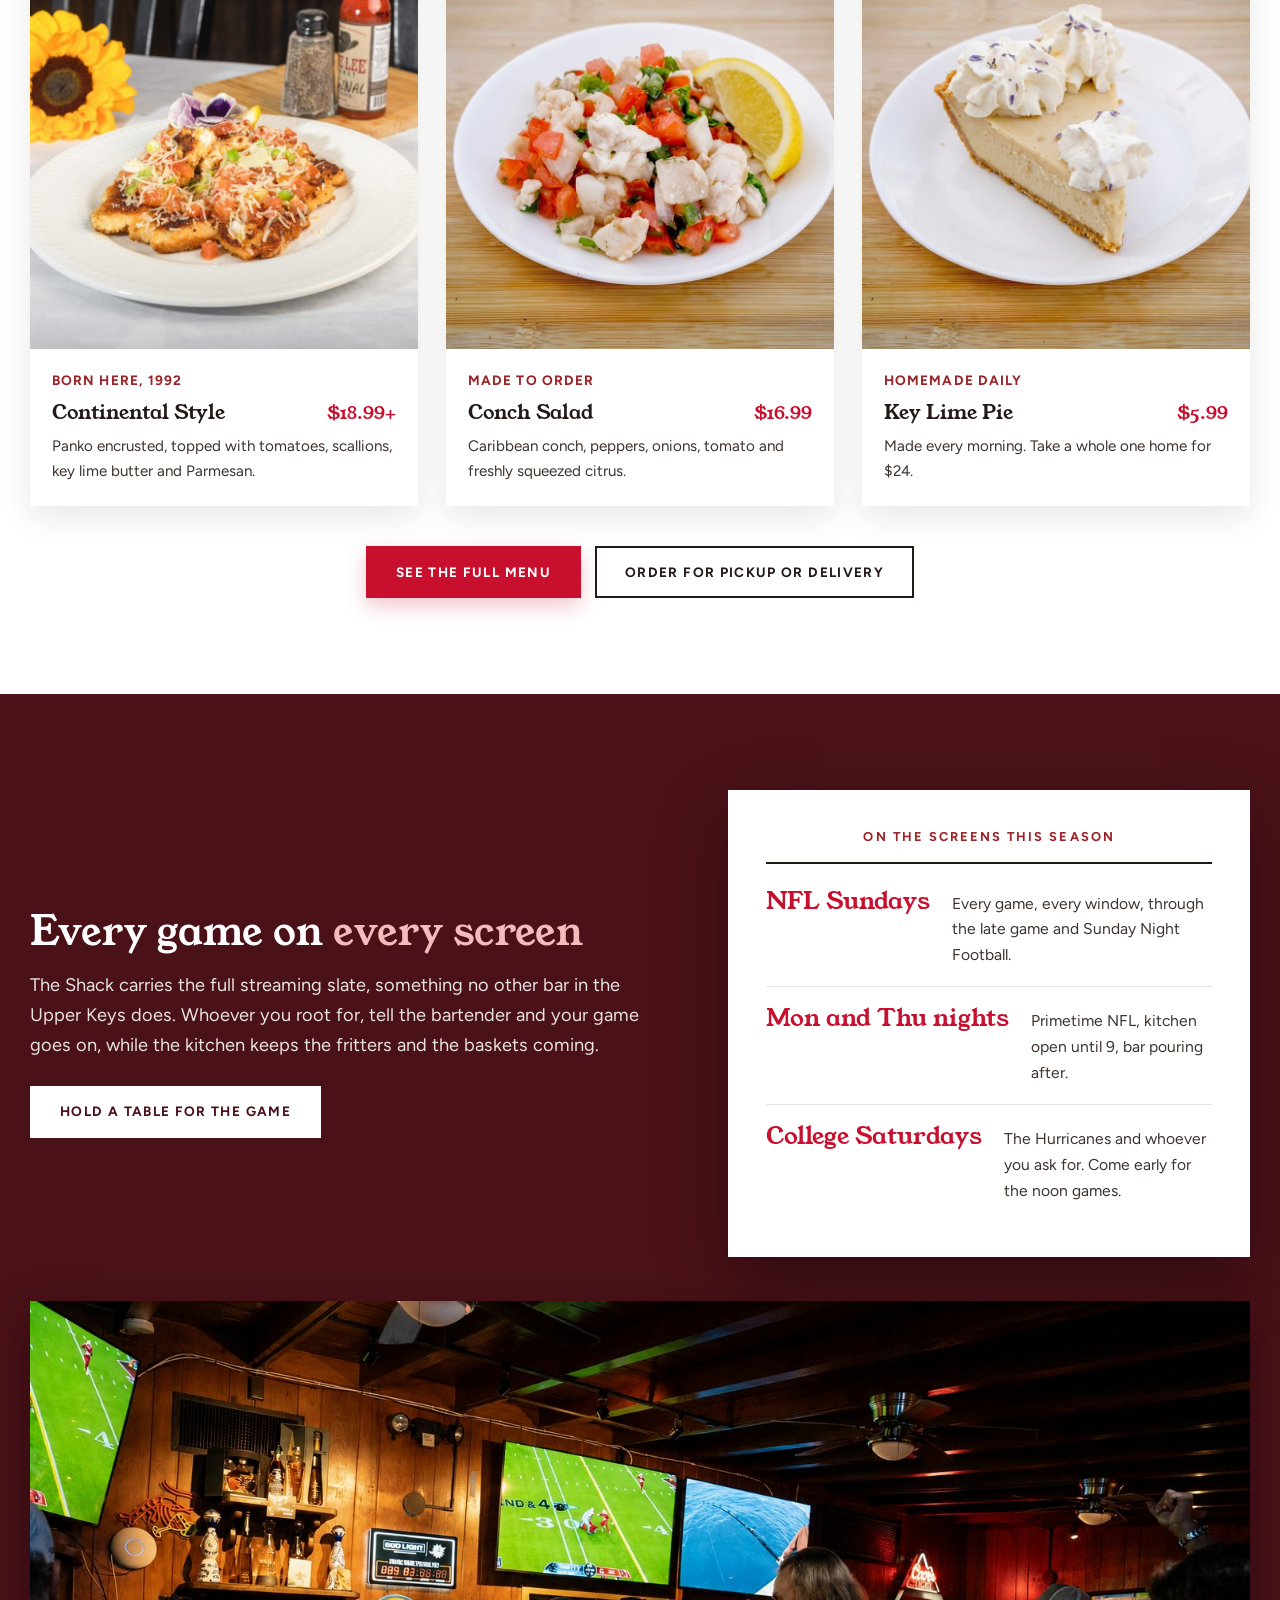
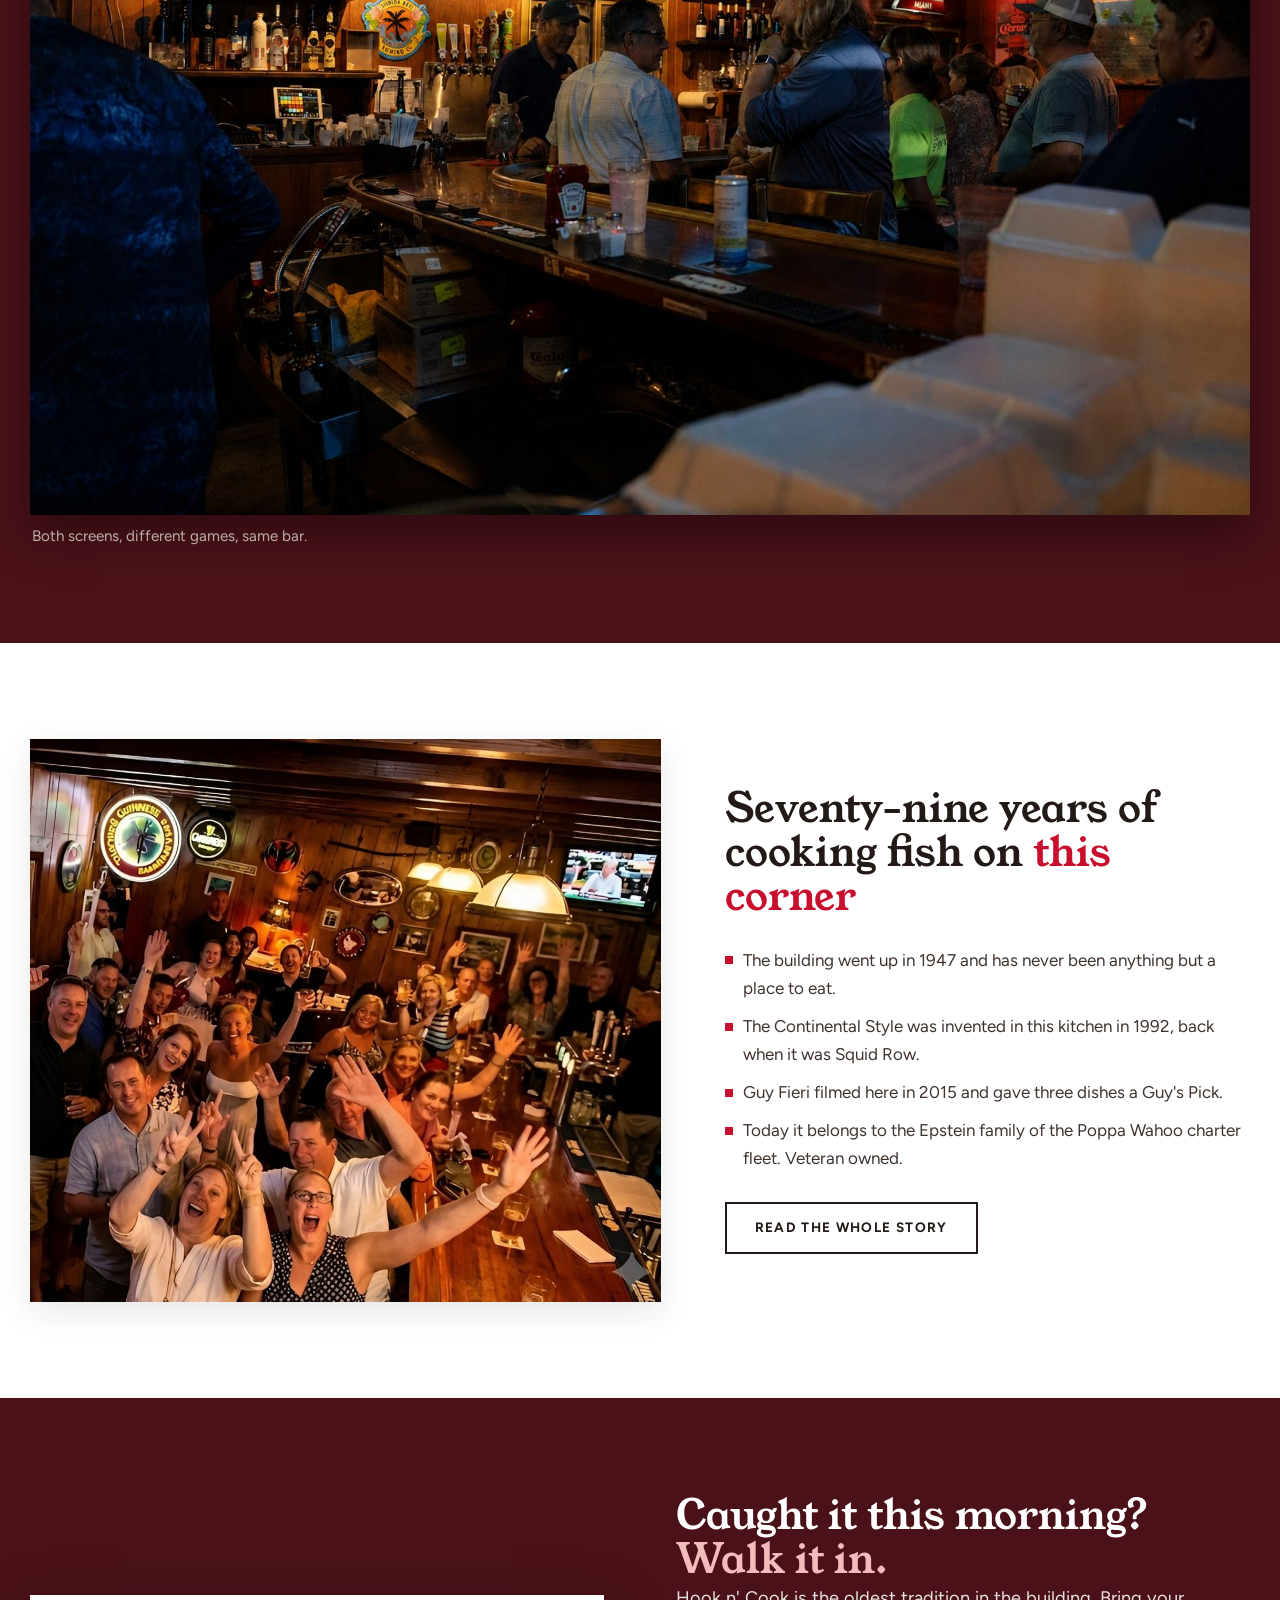
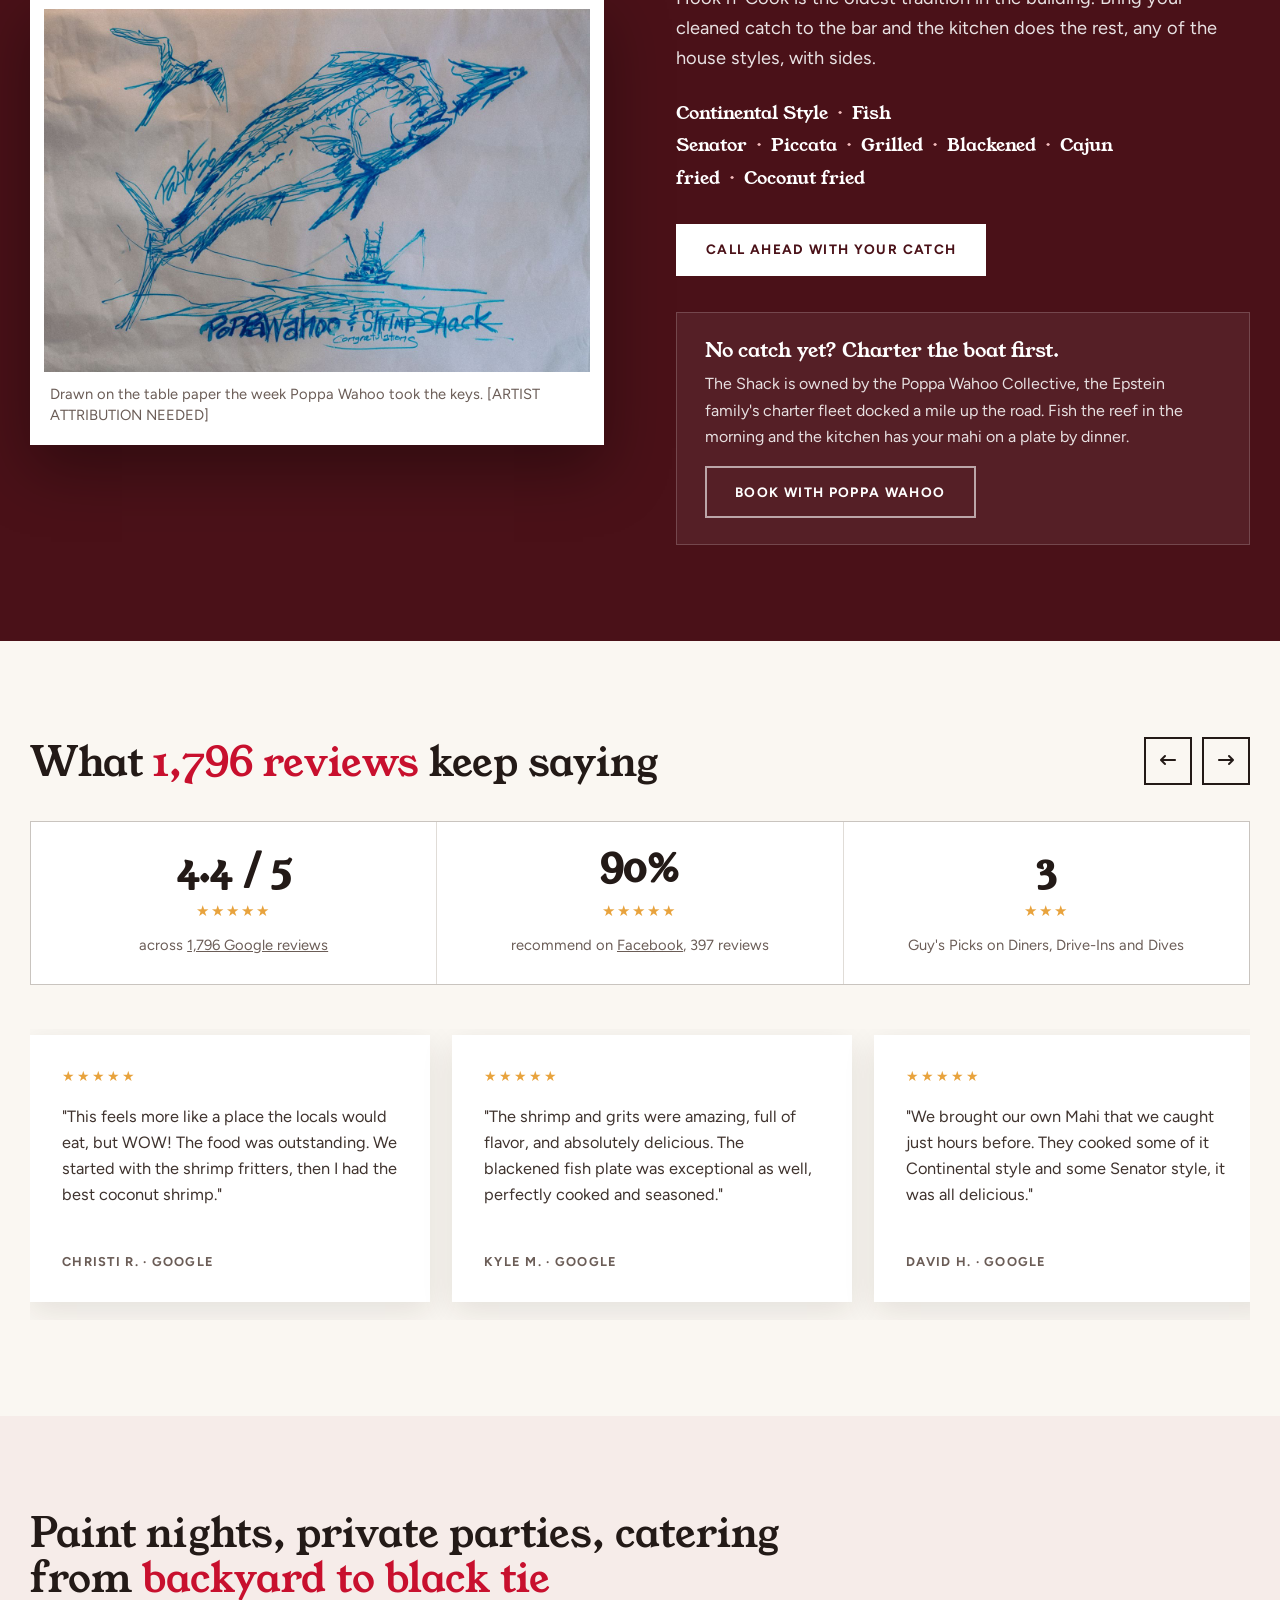
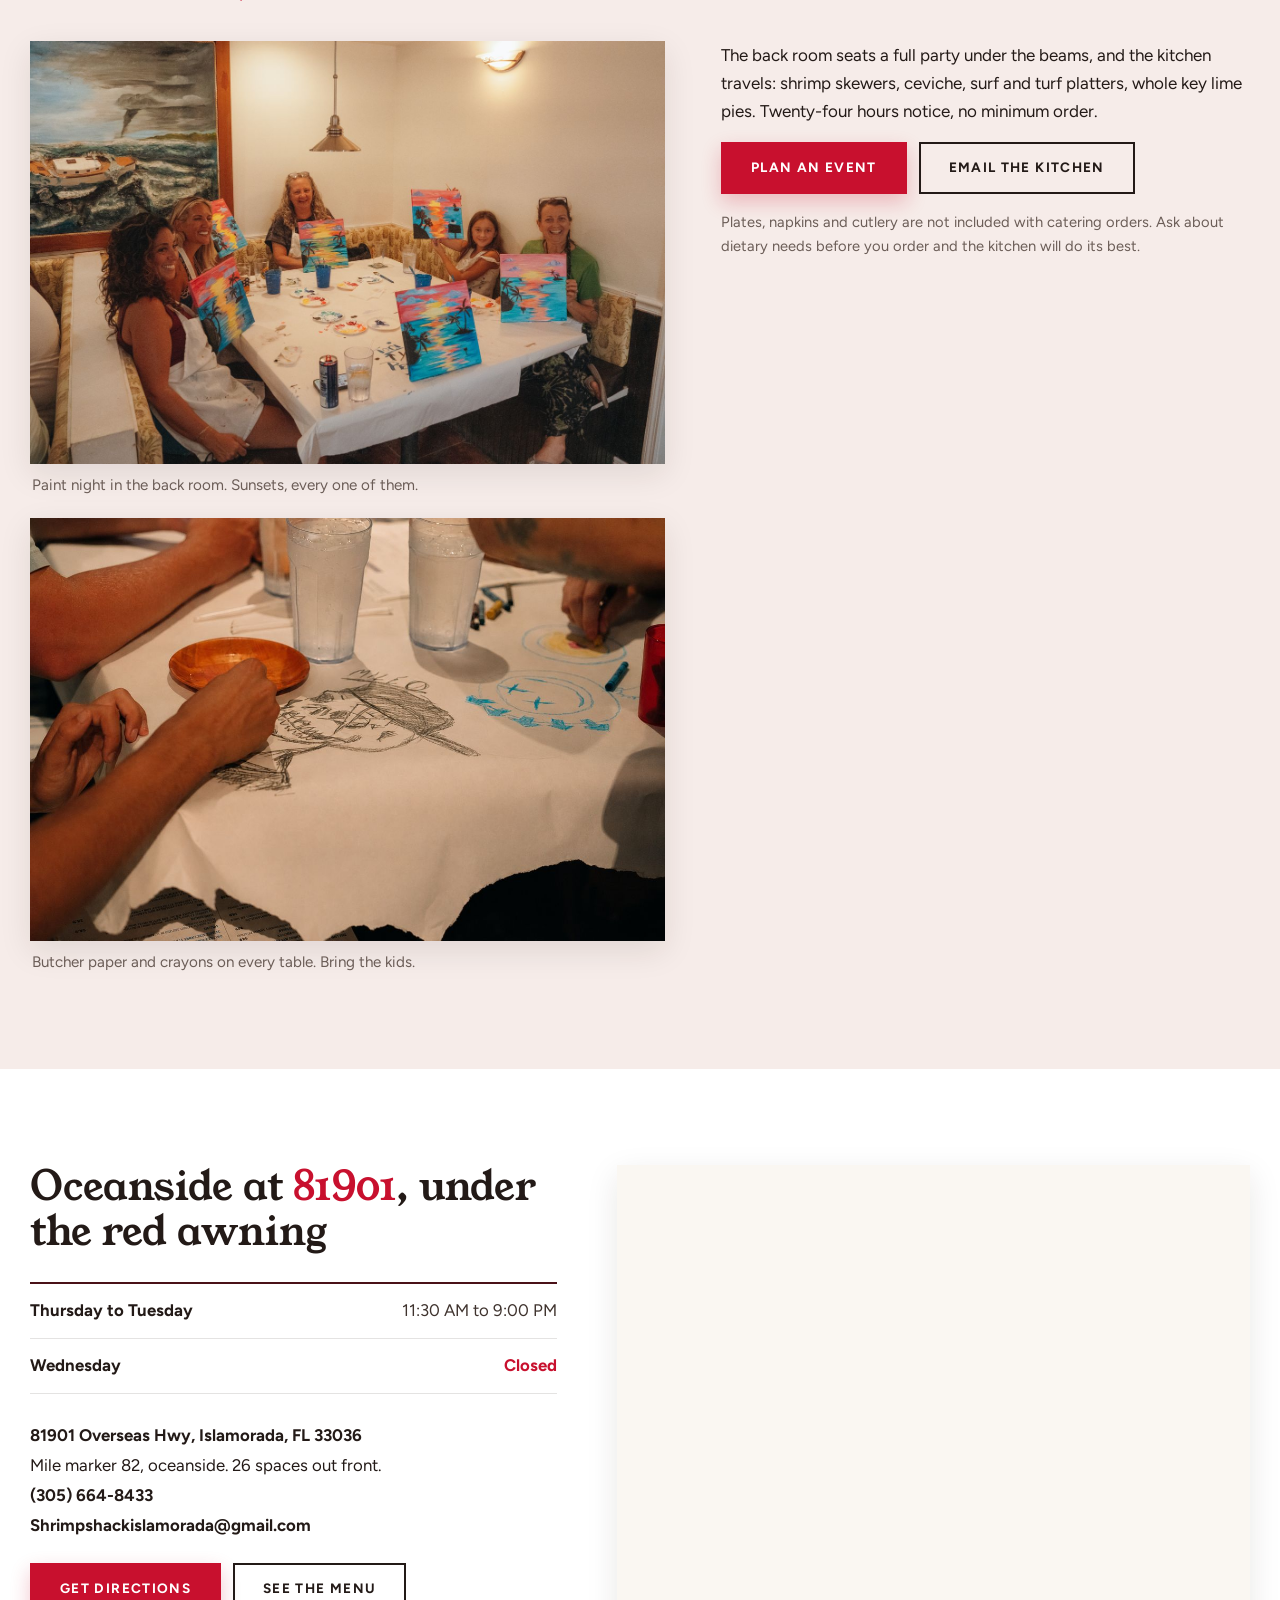
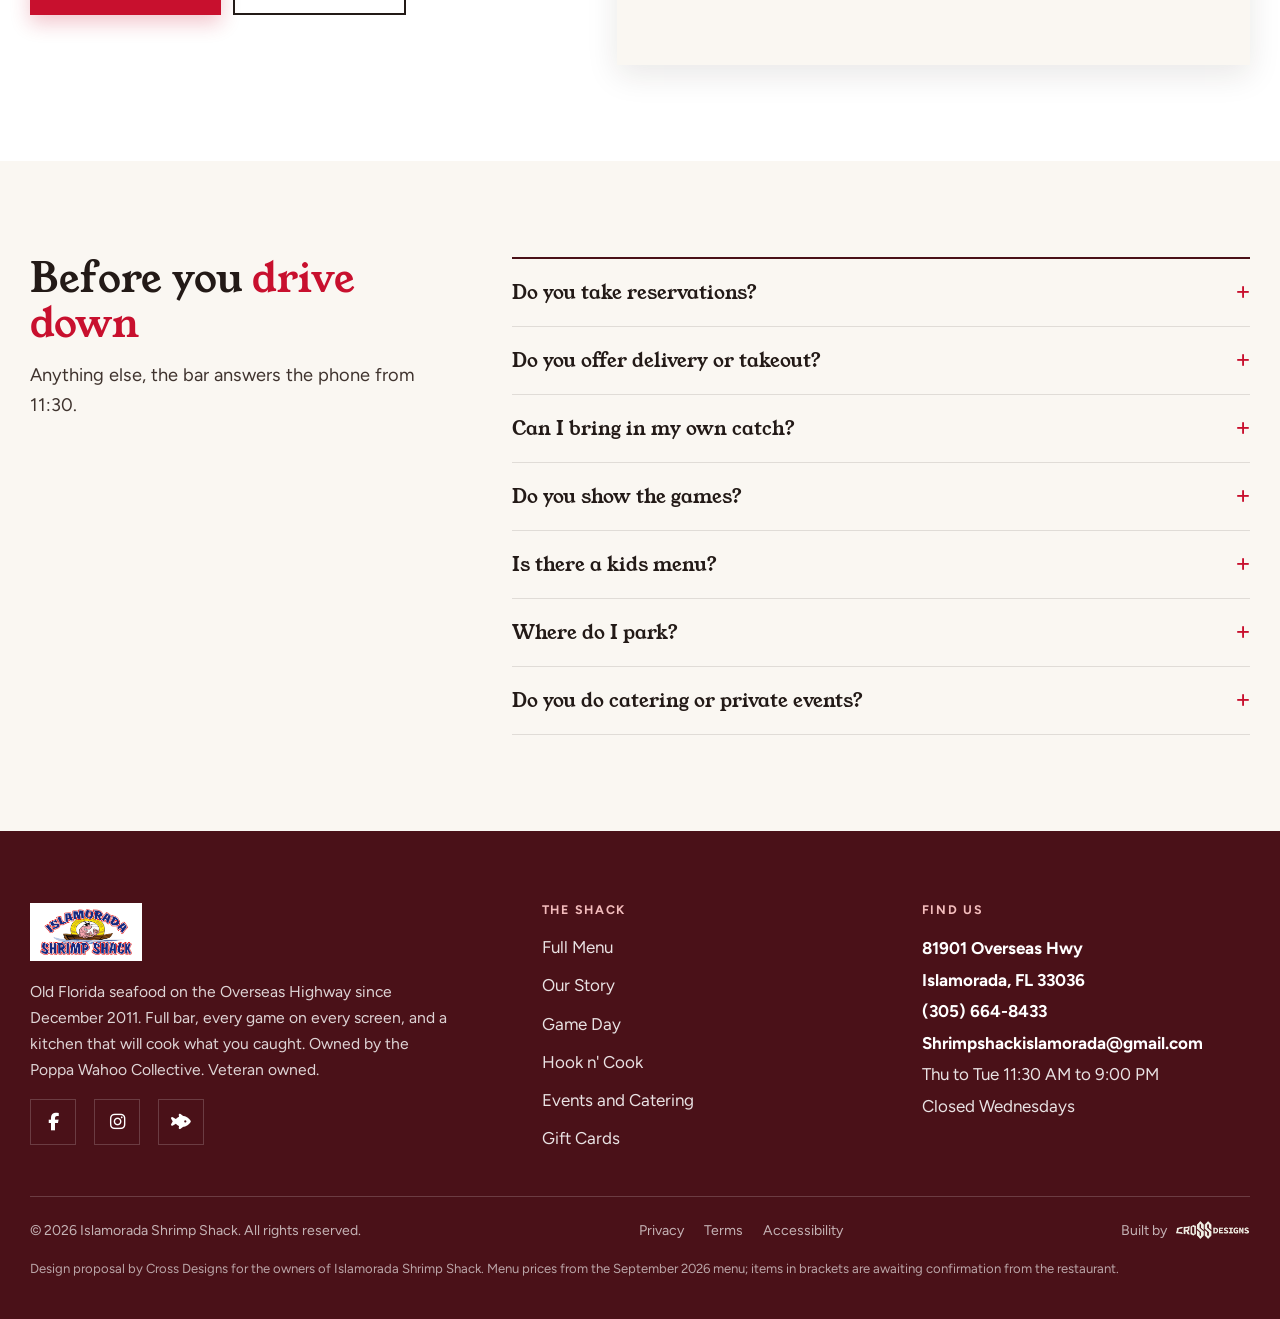
==== commit c5b961b0: "Pass 5: letterboard game day, review carousel, sketch art, footer + hero CTA fixes" ====
--- a/index.html
+++ b/index.html
@@ -145,11 +145,10 @@
 <header class="hero">
   <div class="hero-grid grid-guard">
     <div class="hero-copy">
-      <p class="kicker">Islamorada, mile marker 82, oceanside</p>
       <h1>Fresh caught. Family made. <span class="hl">Since 2011.</span></h1>
       <p class="lede">The old-school fish shack Guy Fieri put on Diners, Drive-Ins and Dives. Shrimp fritters, the Continental Style born in this kitchen in 1992, a full bar, and every game on during the season.</p>
       <div class="hero-ctas">
-        <a class="btn btn-red" href="menu.html">See the Full Menu</a>
+        <a class="btn btn-red" href="menu.html">Full Menu</a>
         <a class="btn btn-ink" href="https://islamoradashrimpshack.com/menu" target="_blank" rel="noopener">Order Online</a>
         <a class="btn btn-ink hero-tel-btn" href="tel:+13056648433"><i class="fa-solid fa-phone-volume" aria-hidden="true"></i>(305) 664-8433</a>
       </div>
@@ -173,7 +172,6 @@
   <div class="container">
     <div class="dishes-head">
       <div>
-        <p class="kicker">The dishes people drive down for</p>
         <h2>Start with the fritters. <span class="hl">Everyone does.</span></h2>
       </div>
       <a class="btn btn-ink" href="menu.html">Full Menu</a>
@@ -236,23 +234,24 @@
 </section>
 
 <!-- GAME DAY -->
-<section class="gameday ivory" id="gameday">
-  <div class="container gameday-grid grid-guard">
-    <div>
-      <p class="kicker">Game day at the Shack</p>
-      <h2>Every game on <span class="hl">every screen</span></h2>
-      <p class="lede" style="margin-top:14px">The Shack carries the full streaming slate, something no other bar in the Upper Keys does. Whoever you root for, tell the bartender and your game goes on, while the kitchen keeps the fritters and the baskets coming.</p>
-      <div class="sched">
-        <div class="sched-row"><b>NFL Sundays</b><p>Every game, every window, through the late game and Sunday Night Football.</p></div>
-        <div class="sched-row"><b>Mon and Thu nights</b><p>Primetime NFL, kitchen open until 9.</p></div>
-        <div class="sched-row"><b>College Saturdays</b><p>The Gators and whoever you ask for.</p></div>
-        <div class="sched-row todo"><b>Everything else</b><p>[CONFIRM WITH DAVID: NBA, NHL, MLB, UFC and the exact packages carried]</p></div>
-      </div>
-      <a class="btn btn-ink" href="tel:+13056648433">Hold a Table for the Game</a>
+<section class="gameday dark" id="gameday">
+  <div class="container">
+    <div class="gameday-grid grid-guard">
+      <div>
+        <h2>Every game on <span class="hl">every screen</span></h2>
+        <p class="lede" style="margin-top:16px">The Shack carries the full streaming slate, something no other bar in the Upper Keys does. Whoever you root for, tell the bartender and your game goes on, while the kitchen keeps the fritters and the baskets coming.</p>
+        <div style="margin-top:26px"><a class="btn btn-white" href="tel:+13056648433">Hold a Table for the Game</a></div>
+      </div>
+      <div class="board" aria-label="Game day schedule">
+        <p class="board-title">On the screens this season</p>
+        <div class="board-row"><b>NFL Sundays</b><p>Every game, every window, through the late game and Sunday Night Football.</p></div>
+        <div class="board-row"><b>Mon and Thu nights</b><p>Primetime NFL, kitchen open until 9, bar pouring after.</p></div>
+        <div class="board-row"><b>College Saturdays</b><p>The Hurricanes and whoever you ask for. Come early for the noon games.</p></div>
+      </div>
     </div>
     <figure class="photo">
-      <img src="assets/gameday-tvs.jpg" alt="The Shrimp Shack bar on game day, football playing on every screen over the taps" width="1536" height="1024" loading="lazy" style="box-shadow:var(--shadow)">
-      <figcaption>Both screens, different games, same bar.</figcaption>
+      <img src="assets/gameday-tvs.jpg" alt="The Shrimp Shack bar on game day, football playing on every screen over the taps" width="1536" height="1024" loading="lazy">
+      <figcaption style="color:rgba(255,255,255,.66)">Both screens, different games, same bar.</figcaption>
     </figure>
   </div>
 </section>
@@ -264,7 +263,6 @@
       <img src="assets/dining-room.jpg" alt="Regulars and crew celebrating along the knotty pine bar at the Shrimp Shack" width="1200" height="1072" loading="lazy" style="box-shadow:var(--shadow)">
     </figure>
     <div>
-      <p class="kicker">Our story</p>
       <h2>Seventy-nine years of cooking fish on <span class="hl">this corner</span></h2>
       <ul class="teaser-facts">
         <li>The building went up in 1947 and has never been anything but a place to eat.</li>
@@ -280,48 +278,45 @@
 <!-- HOOK N COOK -->
 <section class="hook dark" id="hook">
   <div class="container hook-grid grid-guard">
-    <figure class="photo">
-      <img src="assets/fresh-catch-board.jpg" alt="The Fresh Catch chalkboard out front listing mahi, yellowtail, hogfish, grouper and sauteed conch" width="1000" height="1500" loading="lazy">
+    <figure class="hook-art">
+      <img src="assets/sketch-poppa-wahoo.jpg" alt="A pen sketch on the table butcher paper of a leaping sailfish, a frigate bird and a sportfisher, signed Poppa Wahoo and Shrimp Shack" width="1400" height="932" loading="lazy">
+      <figcaption>Drawn on the table paper the week Poppa Wahoo took the keys. [ARTIST ATTRIBUTION NEEDED]</figcaption>
     </figure>
     <div>
-      <p class="kicker">Hook n' Cook</p>
       <h2>Caught it this morning? <span class="hl">Walk it in.</span></h2>
-      <p class="lede">The oldest tradition in the building. Bring your cleaned catch to the bar and the kitchen does the rest, any of the house styles, with sides.</p>
+      <p class="lede">Hook n' Cook is the oldest tradition in the building. Bring your cleaned catch to the bar and the kitchen does the rest, any of the house styles, with sides.</p>
       <ul class="styles-list">
         <li>Continental Style</li><li>Fish Senator</li><li>Piccata</li><li>Grilled</li><li>Blackened</li><li>Cajun fried</li><li>Coconut fried</li>
       </ul>
-      <div><a class="btn btn-white" href="tel:+13056648433">Call Ahead With Your Catch</a></div>
-      <div class="hook-aside">
-        <b>Same family, both sides of the highway</b>
+      <a class="btn btn-white" href="tel:+13056648433">Call Ahead With Your Catch</a>
+      <div class="pw-box">
+        <h3>No catch yet? Charter the boat first.</h3>
         <p>The Shack is owned by the Poppa Wahoo Collective, the Epstein family's charter fleet docked a mile up the road. Fish the reef in the morning and the kitchen has your mahi on a plate by dinner.</p>
-        <a href="https://poppawahoo.com/" target="_blank" rel="noopener">Book a charter with Poppa Wahoo</a>
+        <a class="btn" href="https://poppawahoo.com/" target="_blank" rel="noopener">Book With Poppa Wahoo</a>
       </div>
     </div>
   </div>
 </section>
 
 <!-- REVIEWS -->
-<section class="reviews" id="reviews">
-  <div class="container">
-    <div class="reviews-grid grid-guard">
-      <figure class="photo">
-        <img src="assets/bartender-laugh.jpg" alt="A laughing bartender pouring a draft with the soda gun at the Shrimp Shack bar" width="1000" height="1500" loading="lazy">
-        <figcaption>"Almost like they loved their jobs."</figcaption>
-      </figure>
-      <div>
-        <p class="kicker">What guests say</p>
-        <p class="review-feature">"This feels more like a place the locals would eat, but WOW! The food was outstanding."</p>
-        <p class="review-who">Christi R., Google review, 2026</p>
-        <div class="proof">
-          <span><b>4.4</b> across <a href="https://www.google.com/maps/place/?q=place_id:ChIJ0X5CPmA314gRxZ0DjyDF1U4" target="_blank" rel="noopener">1,796 Google reviews</a></span>
-          <span><b>90%</b> recommend on <a href="https://www.facebook.com/IslamoradaShrimpShack/" target="_blank" rel="noopener">Facebook</a></span>
-          <span><b>3</b> Guy's Picks</span>
-        </div>
-        <div class="review-pair grid-guard">
-          <div><blockquote>"We brought our own Mahi that we caught just hours before. They cooked some of it Continental style and some Senator style, it was all delicious."</blockquote><footer>David H., Google review</footer></div>
-          <div><blockquote>"Reese was our waiter and he was so much fun! He gave us some basic history of Islamorada and the Keys."</blockquote><footer>A.S. Frits, Google review</footer></div>
-        </div>
-      </div>
+<section class="reviews ivory" id="reviews">
+  <div class="container">
+    <div class="rev-head">
+      <h2>What <span class="hl">1,796 reviews</span> keep saying</h2>
+      <div class="rev-nav"><button id="revPrev" aria-label="Previous reviews"><i class="fa-solid fa-arrow-left-long"></i></button><button id="revNext" aria-label="More reviews"><i class="fa-solid fa-arrow-right-long"></i></button></div>
+    </div>
+    <div class="stats grid-guard">
+      <div class="stat"><b>4.4 / 5</b><span class="stars" aria-hidden="true">&#9733;&#9733;&#9733;&#9733;&#9733;</span><span>across <a href="https://www.google.com/maps/place/?q=place_id:ChIJ0X5CPmA314gRxZ0DjyDF1U4" target="_blank" rel="noopener">1,796 Google reviews</a></span></div>
+      <div class="stat"><b>90%</b><span class="stars" aria-hidden="true">&#9733;&#9733;&#9733;&#9733;&#9733;</span><span>recommend on <a href="https://www.facebook.com/IslamoradaShrimpShack/" target="_blank" rel="noopener">Facebook</a>, 397 reviews</span></div>
+      <div class="stat"><b>3</b><span class="stars" aria-hidden="true">&#9733;&#9733;&#9733;</span><span>Guy's Picks on Diners, Drive-Ins and Dives</span></div>
+    </div>
+    <div class="rev-rail" id="revRail">
+      <div class="rev-card rev-item"><div class="stars" aria-label="5 stars">&#9733;&#9733;&#9733;&#9733;&#9733;</div><blockquote>"This feels more like a place the locals would eat, but WOW! The food was outstanding. We started with the shrimp fritters, then I had the best coconut shrimp."</blockquote><footer>Christi R. &middot; Google</footer></div>
+      <div class="rev-card rev-item"><div class="stars" aria-label="5 stars">&#9733;&#9733;&#9733;&#9733;&#9733;</div><blockquote>"The shrimp and grits were amazing, full of flavor, and absolutely delicious. The blackened fish plate was exceptional as well, perfectly cooked and seasoned."</blockquote><footer>Kyle M. &middot; Google</footer></div>
+      <div class="rev-card rev-item"><div class="stars" aria-label="5 stars">&#9733;&#9733;&#9733;&#9733;&#9733;</div><blockquote>"We brought our own Mahi that we caught just hours before. They cooked some of it Continental style and some Senator style, it was all delicious."</blockquote><footer>David H. &middot; Google</footer></div>
+      <div class="rev-card rev-item"><div class="stars" aria-label="5 stars">&#9733;&#9733;&#9733;&#9733;&#9733;</div><blockquote>"This was the best meal I have had in Islamorada! The continental style on my shrimp was incredible and the service was impeccable. Don't miss this place, it is truly a hidden gem."</blockquote><footer>Michele F. &middot; Google</footer></div>
+      <div class="rev-card rev-item"><div class="stars" aria-label="5 stars">&#9733;&#9733;&#9733;&#9733;&#9733;</div><blockquote>"Unpretentious and super friendly service. Made a very welcome change from many other tourist traps in and around Islamorada. Shrimp baskets were superb."</blockquote><footer>Caroline W. &middot; Google</footer></div>
+      <div class="rev-card rev-item"><div class="stars" aria-label="5 stars">&#9733;&#9733;&#9733;&#9733;&#9733;</div><blockquote>"We shared the Crab Bisque, O.M.G. so good, and bacon wrapped shrimp. Dinner was a shared Fish Senator over rice and every bite was pure fresh flavor."</blockquote><footer>Andrea F. &middot; Google</footer></div>
     </div>
   </div>
 </section>
@@ -330,7 +325,6 @@
 <section class="events tint" id="events">
   <div class="container">
     <div class="events-head">
-      <p class="kicker">Events and catering</p>
       <h2>Paint nights, private parties, catering from <span class="hl">backyard to black tie</span></h2>
     </div>
     <div class="events-grid grid-guard">
@@ -360,7 +354,6 @@
 <section class="visit" id="visit">
   <div class="container visit-grid grid-guard">
     <div>
-      <p class="kicker">Hours and directions</p>
       <h2>Oceanside at <span class="hl">81901</span>, under the red awning</h2>
       <div class="hours">
         <dl style="margin:0">
--- a/styles.css
+++ b/styles.css
@@ -88,8 +88,8 @@
 .hero-media{grid-column:3/-1;position:relative;min-height:600px}
 .hero-media img{position:absolute;inset:0;width:100%;height:100%;object-fit:cover;object-position:62% 55%}
 .hero h1{max-width:14ch}
-.hero-ctas{display:flex;gap:14px;flex-wrap:wrap;align-items:center;margin-top:4px}
-.hero-tel-btn{width:100%;max-width:404px;font-size:1.05rem;padding:19px 28px}
+.hero-ctas{display:grid;grid-template-columns:1fr 1fr;gap:14px;margin-top:4px;max-width:440px}
+.hero-tel-btn{grid-column:1/-1;font-size:1.02rem;padding:19px 28px}
 .stripe{background:var(--scarlet);color:#fff}
 .stripe .container{display:flex;flex-wrap:wrap;align-items:center;justify-content:center;gap:6px 40px;min-height:58px;font-family:var(--sans);font-weight:700;font-size:.78rem;letter-spacing:.1em;text-transform:uppercase;text-align:center;padding-block:12px}
 .stripe span{white-space:nowrap}
@@ -126,38 +126,50 @@
 .moment .photo img{box-shadow:var(--shadow)}
 
 /* game day */
-.gameday-grid{display:grid;grid-template-columns:minmax(0,6fr) minmax(0,5fr);gap:64px;align-items:center}
-.sched{margin:30px 0 26px;border-top:2px solid var(--oxblood)}
-.sched-row{display:grid;grid-template-columns:170px 1fr;gap:18px;padding:16px 0;border-bottom:1px solid var(--line);align-items:baseline}
-.sched-row b{font-family:var(--serif);font-weight:400;font-size:1.12rem;color:var(--scarlet)}
-.sched-row p{margin:0;color:var(--ink-2);font-size:1rem}
-.sched-row.todo b{color:var(--muted)}
-.sched-row.todo p{color:var(--muted);font-style:italic}
+.gameday-grid{display:grid;grid-template-columns:minmax(0,6fr) minmax(0,5fr);gap:72px;align-items:center}
+.board{background:var(--white);color:var(--ink);box-shadow:0 24px 60px rgba(0,0,0,.35);padding:36px 38px}
+.board-title{font-family:var(--sans);font-weight:700;font-size:.8rem;letter-spacing:.16em;text-transform:uppercase;color:var(--brick);text-align:center;border-bottom:2px solid var(--ink);padding-bottom:14px;margin-bottom:6px}
+.board-row{display:grid;grid-template-columns:auto 1fr;gap:6px 22px;padding:18px 0;border-bottom:1px solid var(--line);align-items:baseline}
+.board-row:last-child{border-bottom:0}
+.board-row b{font-family:var(--serif);font-weight:400;font-size:1.5rem;color:var(--scarlet);line-height:1.1}
+.board-row p{margin:0;color:var(--ink-2);font-size:.98rem}
+.gameday .photo{margin-top:44px}
+.gameday .photo img{box-shadow:0 18px 44px rgba(0,0,0,.4)}
 
 /* hook */
-.hook-grid{display:grid;grid-template-columns:minmax(0,5fr) minmax(0,7fr);gap:64px;align-items:center}
+.hook-grid{display:grid;grid-template-columns:minmax(0,6fr) minmax(0,6fr);gap:72px;align-items:center}
 .hook-grid > *{min-width:0}
-.hook-grid .photo img{max-height:520px;object-fit:cover;width:100%}
+.hook-art{background:#fff;padding:14px;box-shadow:0 24px 60px rgba(0,0,0,.35)}
+.hook-art img{width:100%;height:auto}
+.hook-art figcaption{padding:12px 6px 4px;color:var(--muted);font-size:.92rem}
 .styles-list{margin:24px 0 30px;padding:0;list-style:none;font-family:var(--serif);font-size:1.12rem;color:#fff;line-height:1.8;overflow-wrap:break-word}
 .styles-list li{display:inline}
 .styles-list li::after{content:"\00b7";margin:0 10px;color:#F3BCBC}
 .styles-list li:last-child::after{content:""}
-.hook-aside{margin-top:36px;padding-top:24px;border-top:1px solid var(--line-d)}
-.hook-aside b{font-family:var(--serif);font-weight:400;font-size:1.05rem;color:#F3BCBC;display:block;margin-bottom:8px}
-.hook-aside p{margin:0 0 12px;color:rgba(255,255,255,.86);font-size:1rem}
-.hook-aside a{color:#fff;font-weight:700}
+.pw-box{margin-top:36px;background:rgba(255,255,255,.06);border:1px solid var(--line-d);padding:26px 28px}
+.pw-box h3{font-size:1.25rem;color:#fff;margin-bottom:10px}
+.pw-box p{margin:0 0 16px;color:rgba(255,255,255,.86);font-size:1rem}
+.pw-box .btn{border-color:rgba(255,255,255,.6);color:#fff;background:transparent}
+.pw-box .btn:hover{background:#fff;color:var(--oxblood);border-color:#fff}
 
 /* reviews */
-.reviews-grid{display:grid;grid-template-columns:minmax(0,4fr) minmax(0,7fr);gap:64px;align-items:center}
-.reviews-grid .photo img{max-height:620px;object-fit:cover;width:100%;box-shadow:var(--shadow)}
-.review-feature{font-family:var(--serif);font-size:clamp(1.5rem,2.6vw,2.2rem);line-height:1.3;max-width:30ch;margin:0 0 16px;text-wrap:balance}
-.review-who{font-weight:700;font-size:.82rem;letter-spacing:.12em;text-transform:uppercase;color:var(--brick)}
-.proof{margin:34px 0;padding:22px 0;border-top:2px solid var(--oxblood);border-bottom:1px solid var(--line);display:flex;gap:44px;flex-wrap:wrap;align-items:baseline;font-size:1.05rem}
-.proof b{font-family:var(--serif);font-size:2rem;color:var(--scarlet);margin-right:8px;vertical-align:-2px}
-.proof a{color:var(--ink)}
-.review-pair{display:grid;grid-template-columns:1fr;gap:26px}
-.review-pair blockquote{margin:0;font-size:1.1rem;line-height:1.6;color:var(--ink-2)}
-.review-pair footer{margin-top:12px;font-weight:700;font-size:.82rem;letter-spacing:.1em;text-transform:uppercase;color:var(--muted)}
+.rev-head{display:flex;justify-content:space-between;align-items:end;gap:24px;flex-wrap:wrap;margin-bottom:36px}
+.stats{display:grid;grid-template-columns:repeat(3,1fr);gap:1px;background:var(--line);border:1px solid var(--line);margin-bottom:44px}
+.stat{background:var(--white);padding:26px 28px;text-align:center}
+.stat b{display:block;font-family:var(--serif);font-size:2.4rem;color:var(--ink);line-height:1.1}
+.stat .stars{color:#E8A33D;font-size:.95rem;letter-spacing:2px;display:block;margin:8px 0 6px}
+.stat span{font-size:.92rem;color:var(--muted)}
+.stat a{color:var(--muted)}
+.rev-rail-wrap{position:relative}
+.rev-rail{display:flex;gap:22px;overflow-x:auto;scroll-snap-type:x mandatory;scrollbar-width:none;-ms-overflow-style:none;padding:6px 4px 18px}
+.rev-rail::-webkit-scrollbar{display:none}
+.rev-card{flex:0 0 400px;scroll-snap-align:start;background:var(--white);box-shadow:var(--shadow);padding:30px 32px;display:flex;flex-direction:column}
+.rev-card .stars{color:#E8A33D;font-size:.9rem;letter-spacing:2px;margin-bottom:14px}
+.rev-card blockquote{margin:0;font-size:1.02rem;line-height:1.6;color:var(--ink-2);flex:1}
+.rev-card footer{margin-top:18px;font-weight:700;font-size:.8rem;letter-spacing:.1em;text-transform:uppercase;color:var(--muted)}
+.rev-nav{display:flex;gap:10px}
+.rev-nav button{width:48px;height:48px;border:2px solid var(--ink);background:transparent;cursor:pointer;font-size:1rem;color:var(--ink);transition:background .2s,color .2s}
+.rev-nav button:hover{background:var(--ink);color:#fff}
 
 /* events */
 .events-head{max-width:760px;margin-bottom:40px}
@@ -258,7 +270,7 @@
   .hero-copy{grid-column:1;padding:56px 0 48px;width:min(1220px,100% - 48px);margin-inline:auto}
   .hero-media{grid-column:1;min-height:440px}
   .dish-grid{grid-template-columns:repeat(2,1fr)}
-  .moment,.gameday-grid,.events-grid,.visit-grid,.faq-grid,.teaser-grid,.hook-grid,.reviews-grid{grid-template-columns:1fr}
+  .moment,.gameday-grid,.events-grid,.visit-grid,.faq-grid,.teaser-grid,.hook-grid{grid-template-columns:1fr}
   .moment{gap:24px}
   .moment:nth-child(even) .photo{order:0}
   .hook-grid{gap:32px}
@@ -296,26 +308,32 @@
   .moment-year{font-size:1.7rem;margin-bottom:8px}
   .gameday-grid{gap:28px}
   .sched-row{grid-template-columns:1fr;gap:2px;padding:13px 0}
-  .hook-grid .photo img{max-height:340px}
   .styles-list{font-size:1.02rem}
+  .board{padding:24px 20px}
+  .board-row{grid-template-columns:1fr;gap:2px;padding:14px 0}
+  .board-row b{font-size:1.25rem}
+  .rev-card{flex:0 0 82%;scroll-snap-align:center;padding:22px 20px}
+  .stats{grid-template-columns:1fr;gap:1px}
+  .stat{padding:18px 20px}
+  .stat b{font-size:1.9rem}
+  .gameday .photo{margin-top:28px}
   .styles-list li::after{margin:0 8px}
   .proof{gap:18px 28px;margin:30px 0}
   .review-pair{grid-template-columns:1fr;gap:24px}
   .events-grid{gap:22px}
   .events-head{margin-bottom:20px}
   .events-ctas .btn{flex:1;padding:14px 12px;font-size:.74rem;white-space:nowrap}
-  .reviews-grid{gap:24px}
-  .reviews-grid .photo{max-width:280px}
   .teaser-grid{gap:24px}
   .map,.map iframe{min-height:300px}
   .faq-grid{gap:24px}
   .acc-head{font-size:1.05rem}
-  .footer{padding:40px 0 84px}
-  .foot-grid{grid-template-columns:1fr;gap:22px;padding-bottom:26px}
-  .foot-links-col{display:none}
+  .footer{padding:44px 0 84px}
+  .foot-grid{grid-template-columns:1fr 1fr;gap:26px 18px;padding-bottom:26px}
+  .foot-brand{grid-column:1/-1}
   .foot-brand p{font-size:.92rem;margin-bottom:0}
-  .foot-brand img{height:48px;margin-bottom:12px}
-  .footer address{line-height:1.7;font-size:.95rem}
+  .foot-brand img{height:46px;margin-bottom:12px}
+  .footer address{line-height:1.7;font-size:.9rem}
+  .footer ul{gap:8px;font-size:.95rem}
   .foot-bottom{flex-direction:column;align-items:flex-start;gap:14px}
   /* menu page */
   .menu-hero{padding:36px 0 32px}
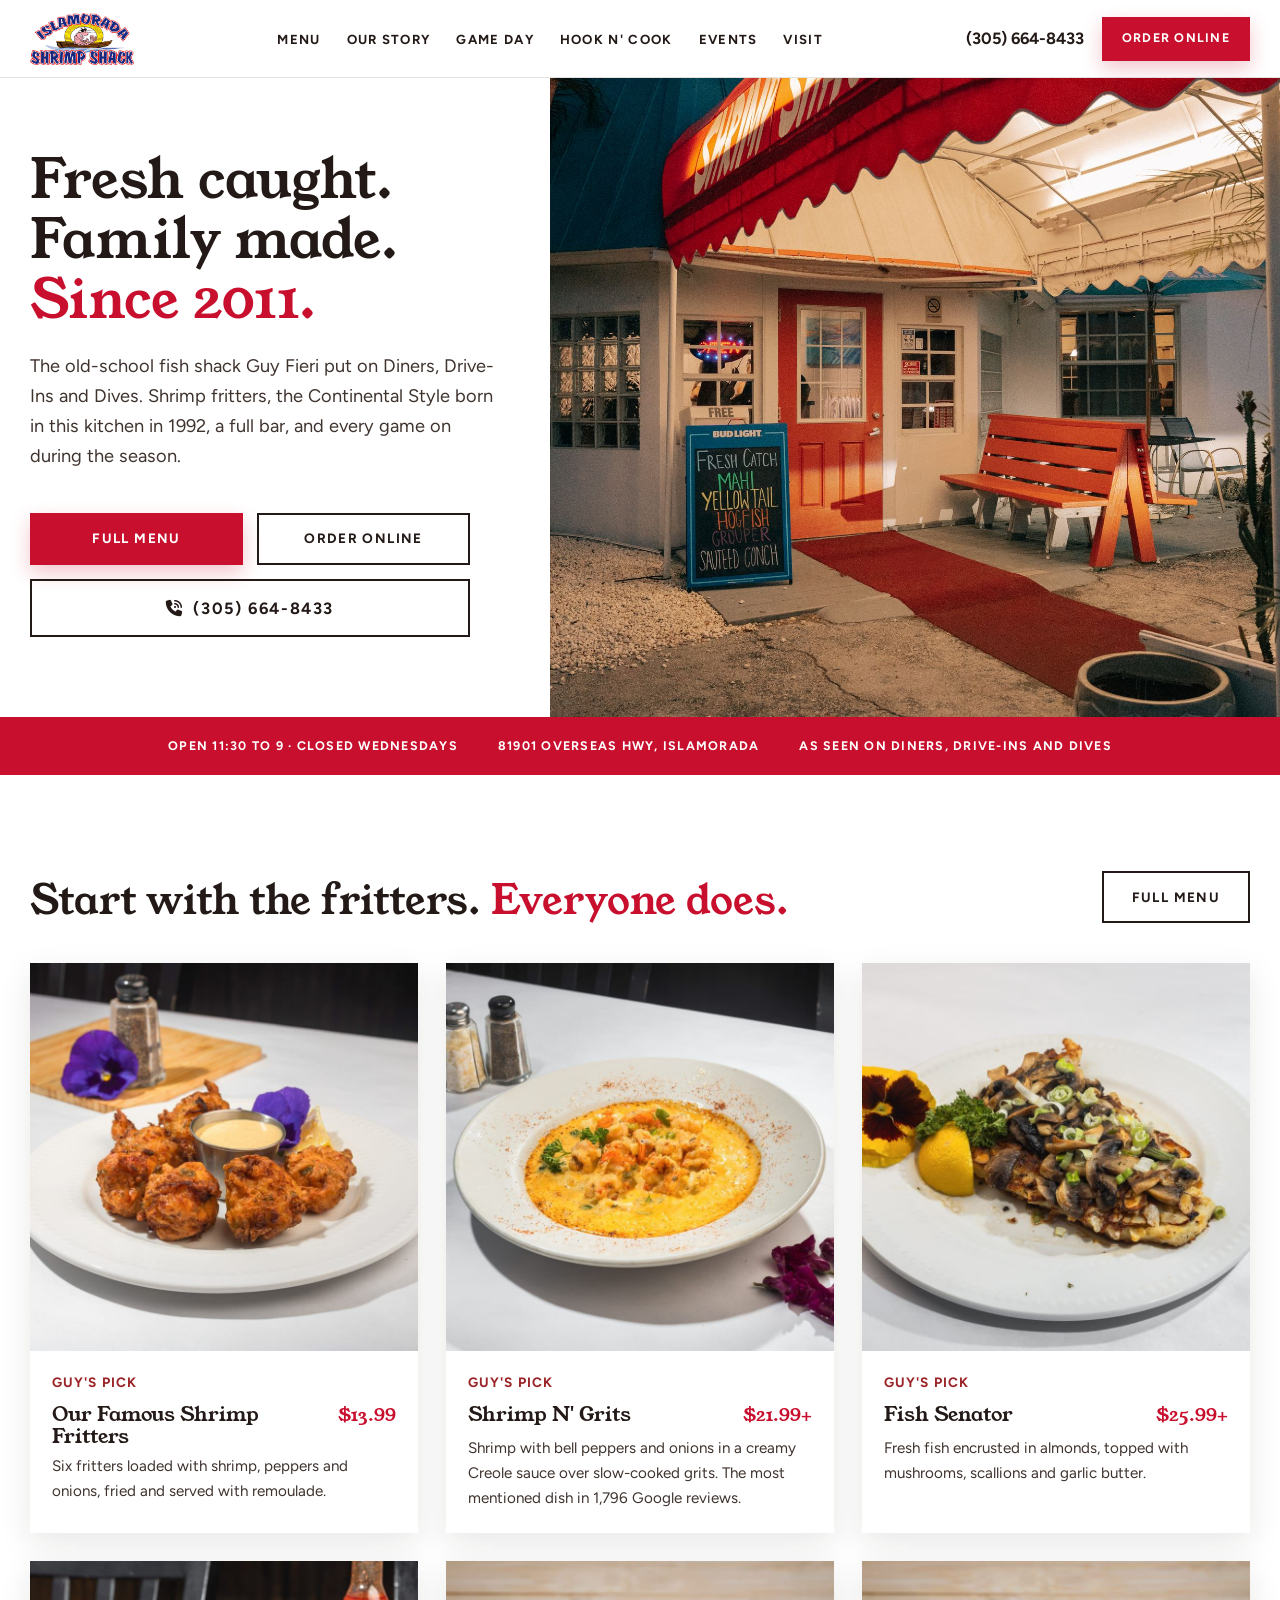
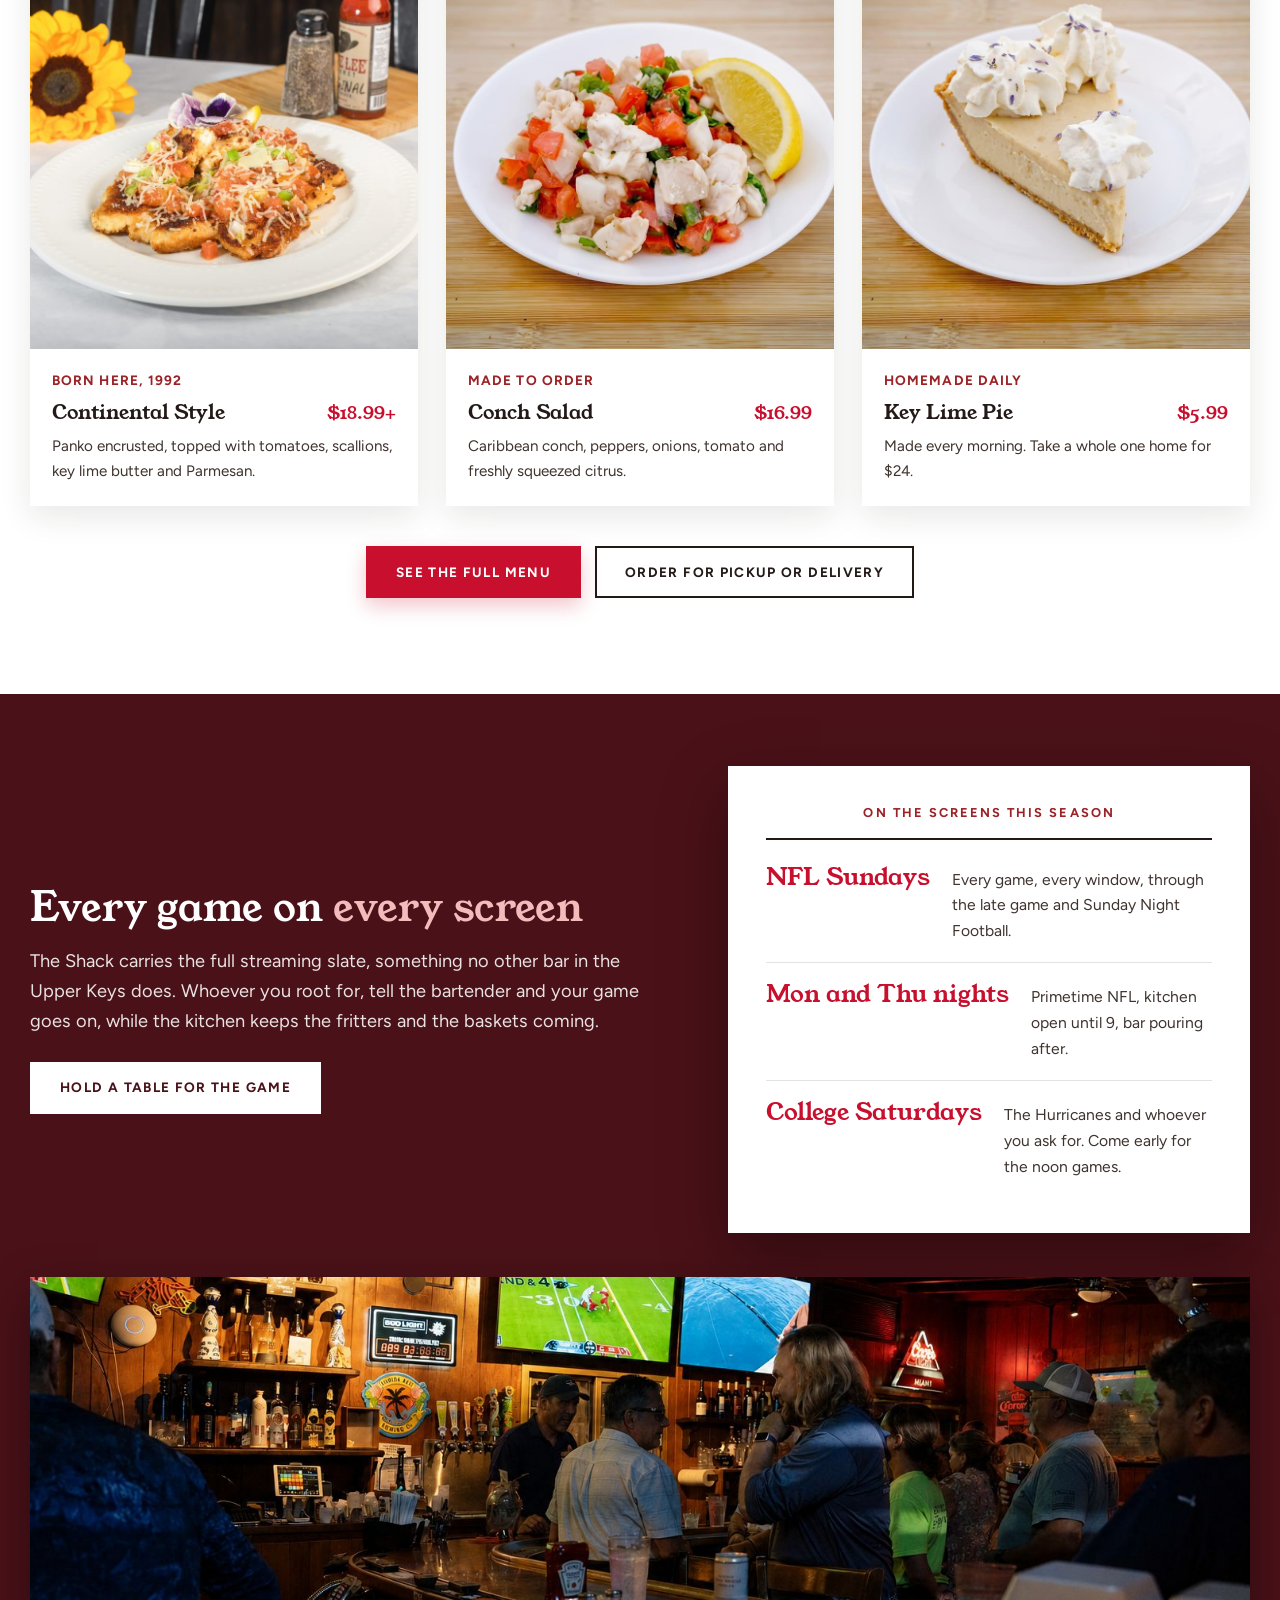
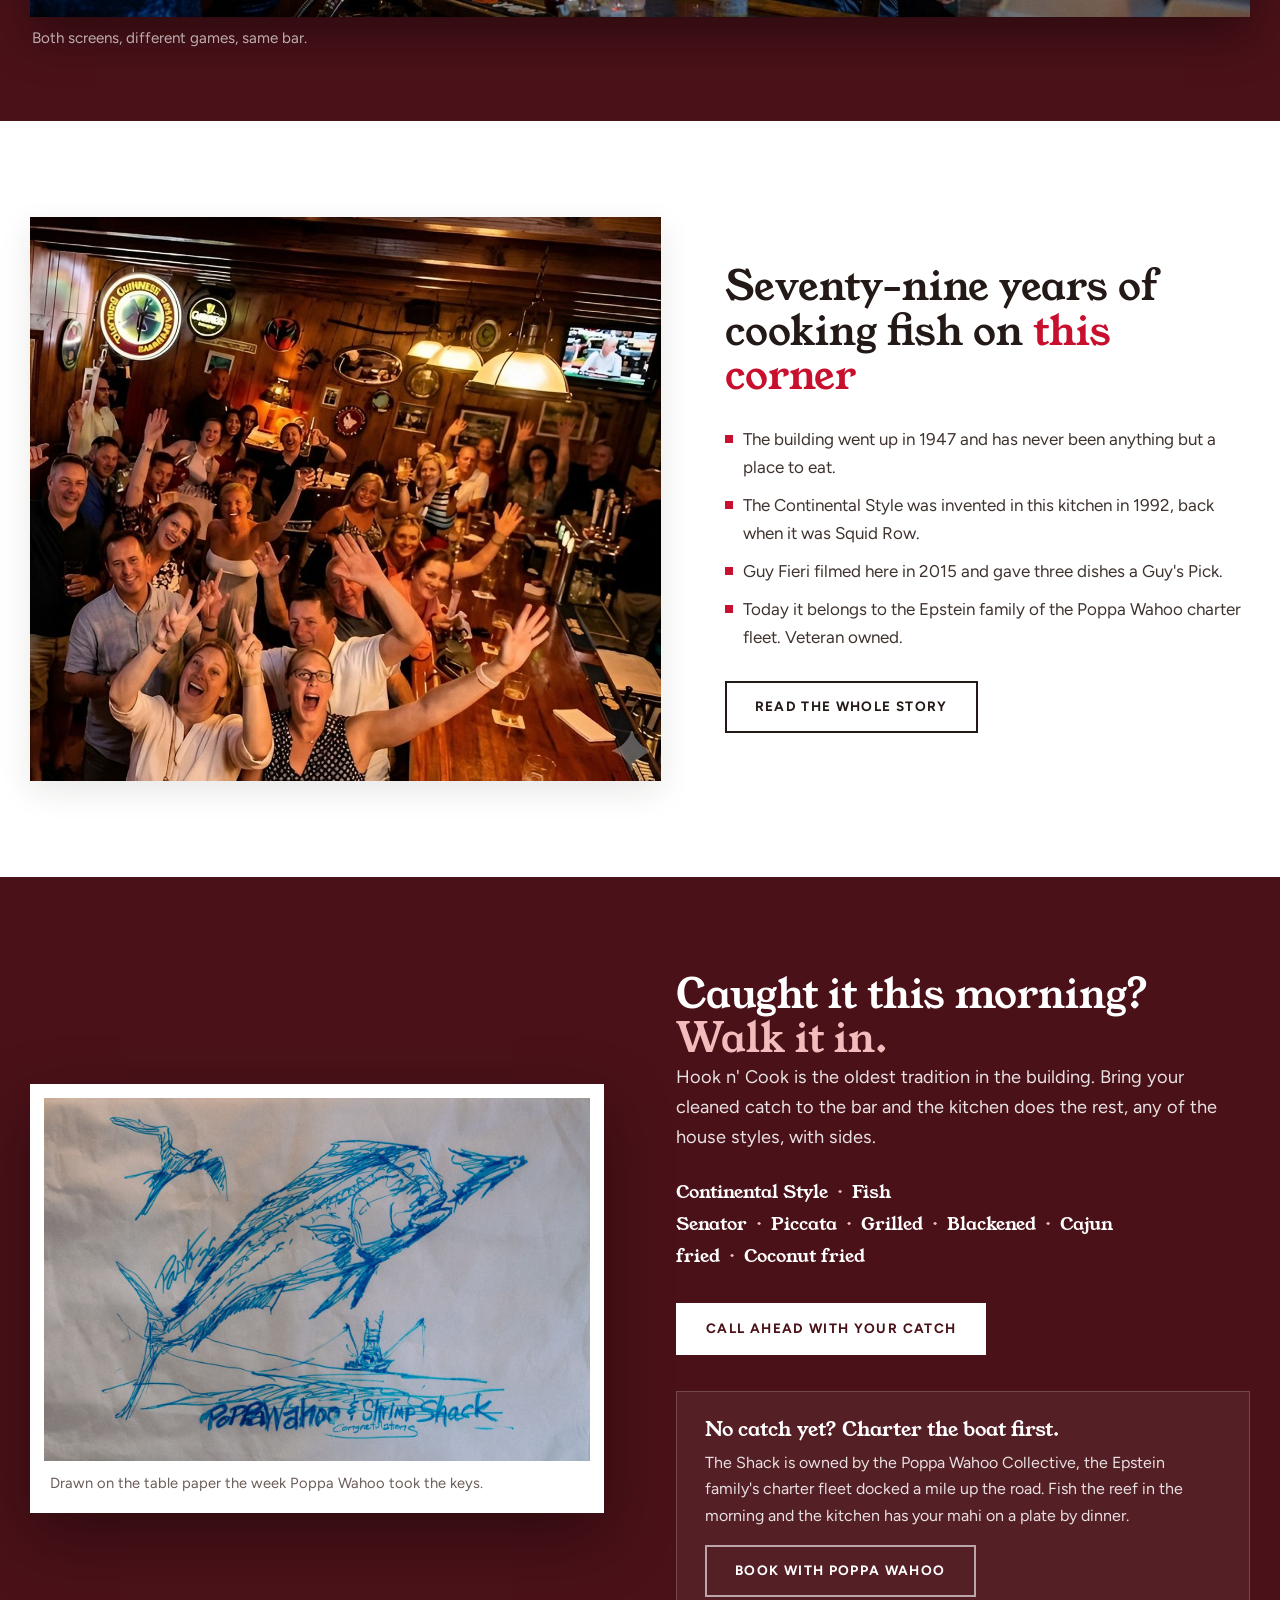
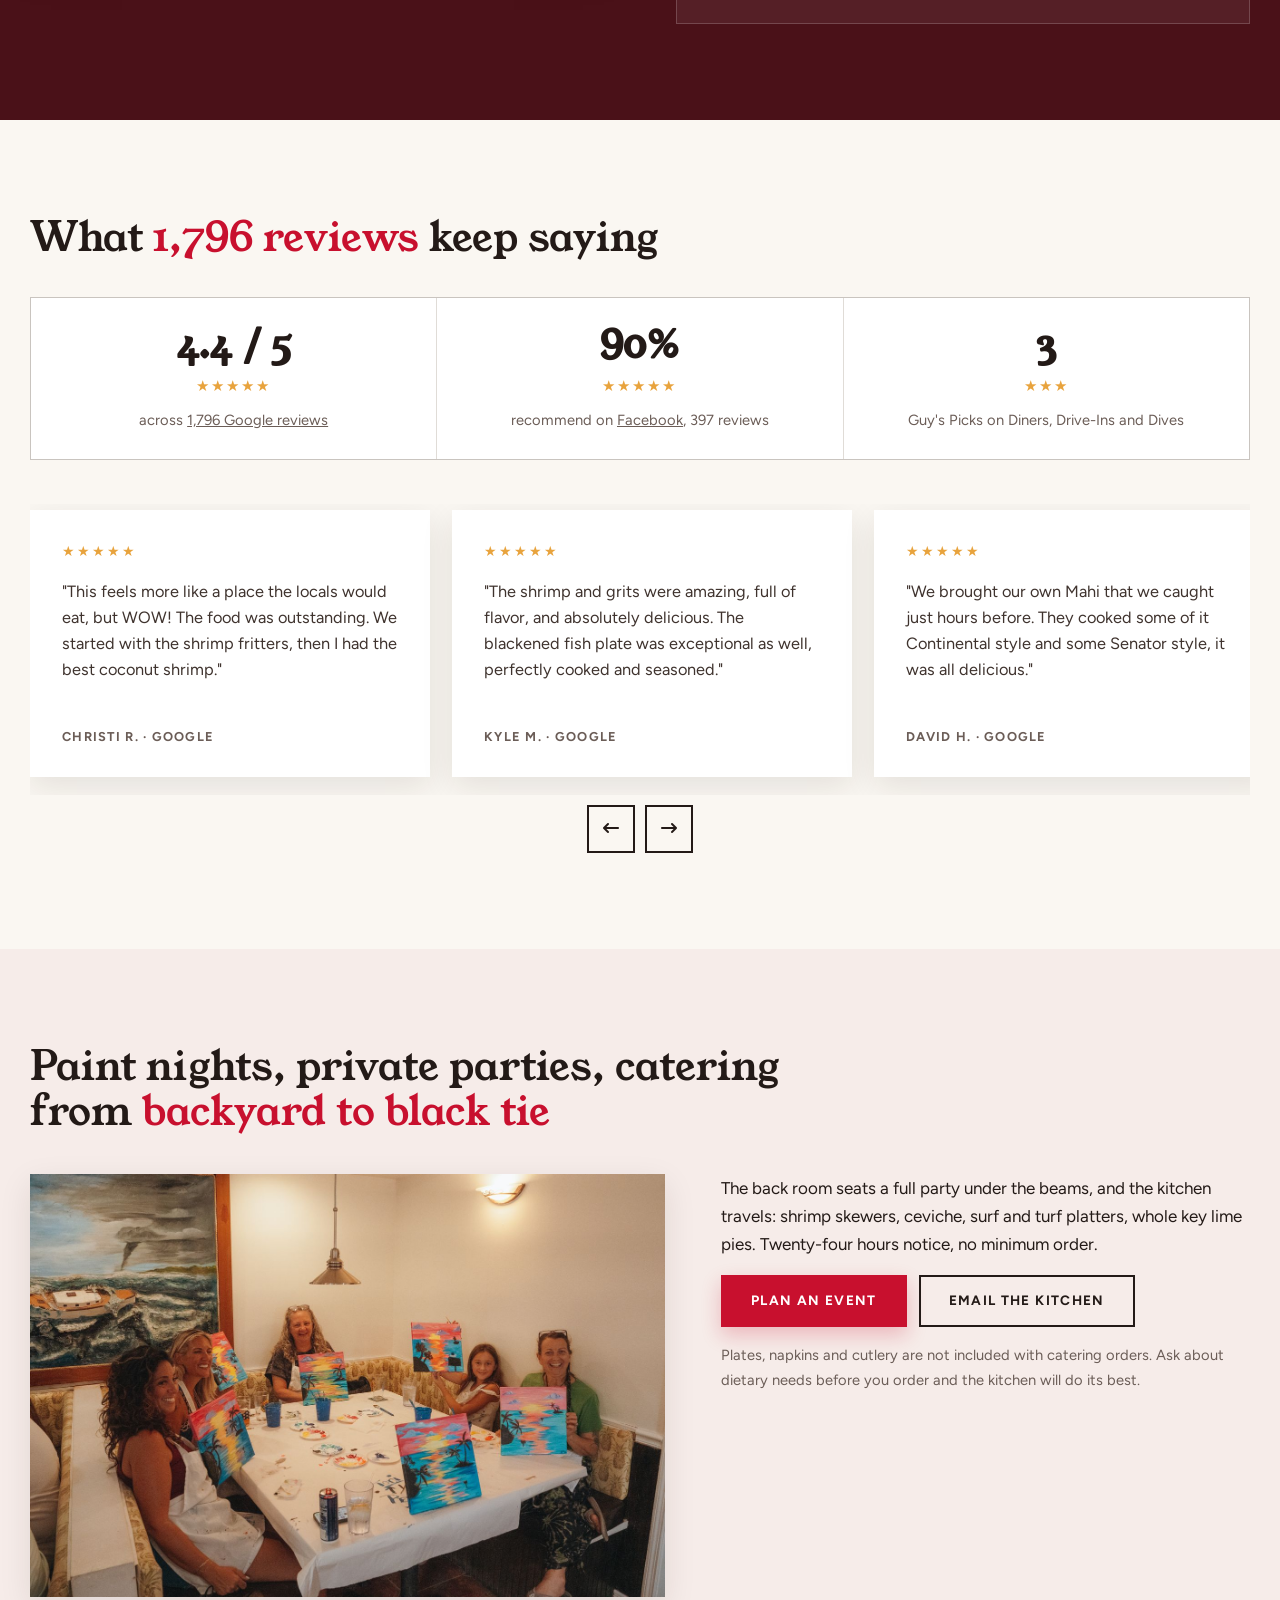
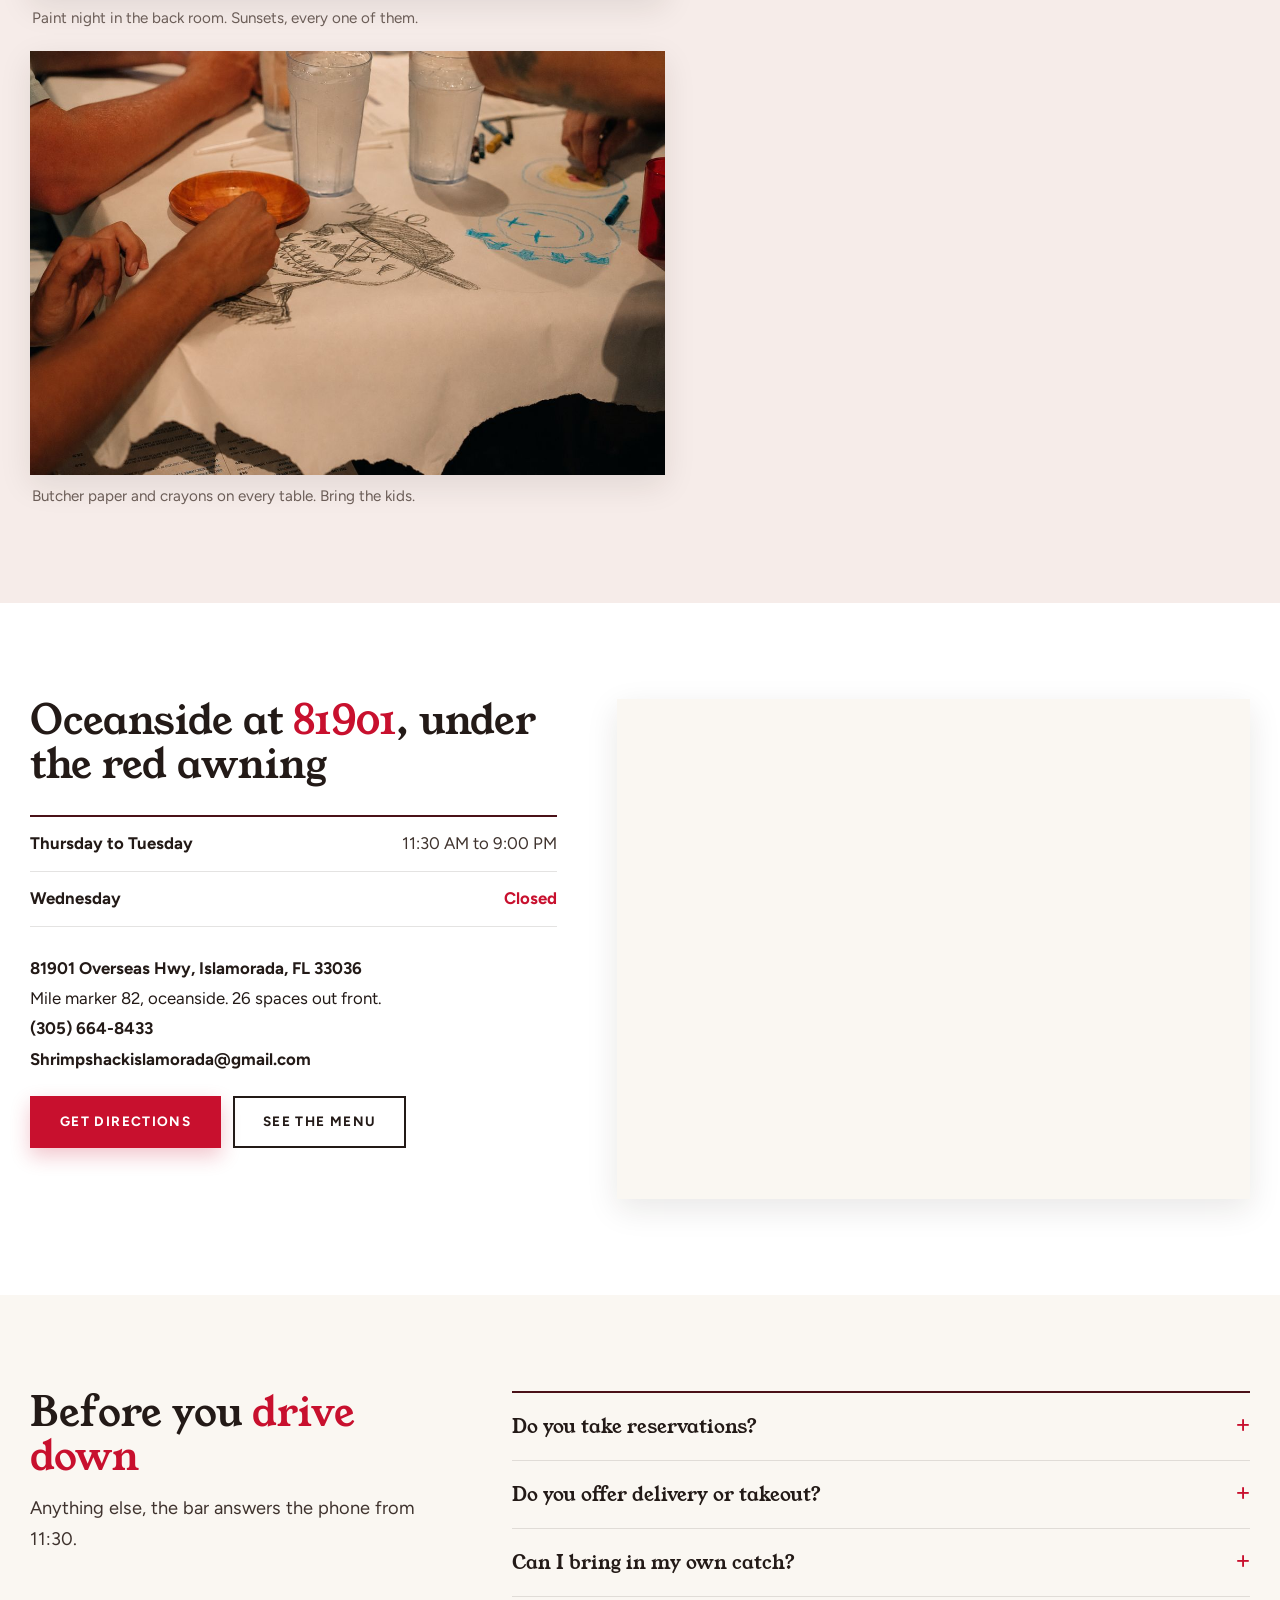
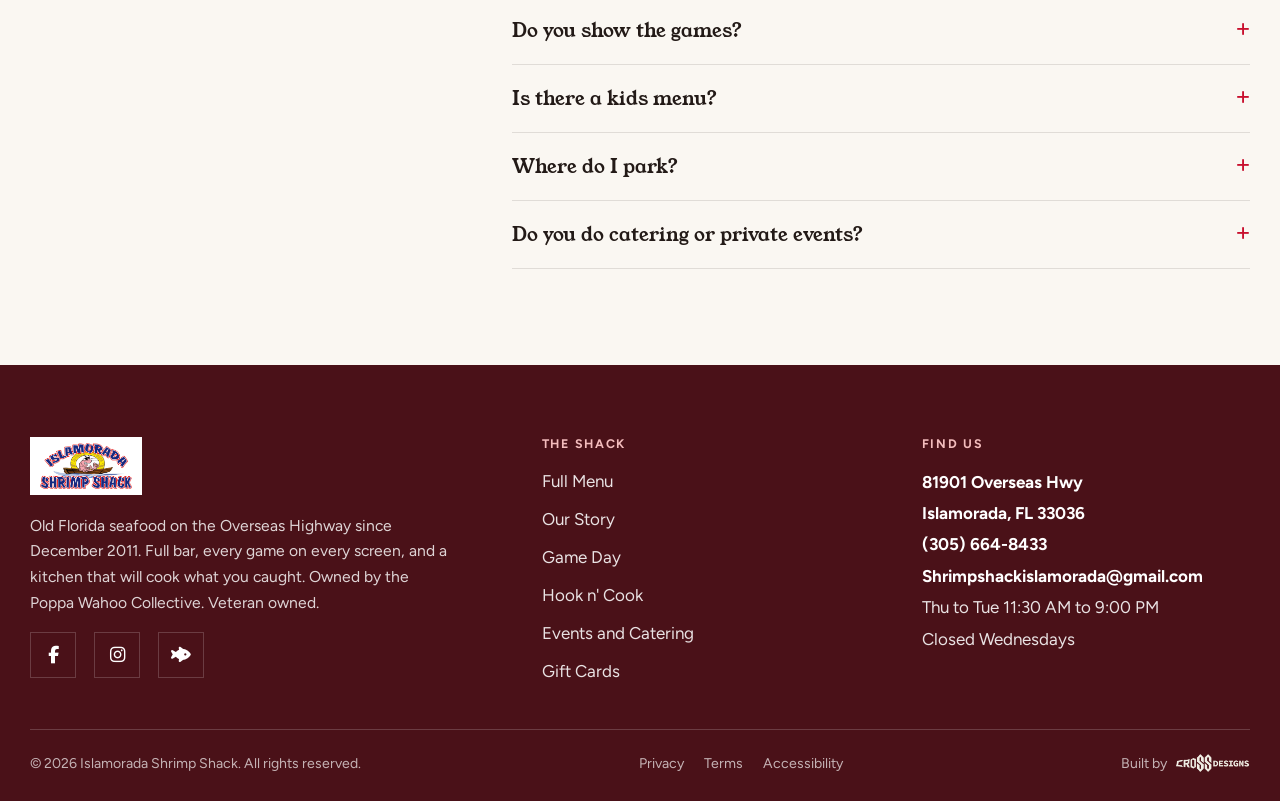
==== commit 7d77b070: "Pass 6: arrows under carousel, compact game day, clean demo copy" ====
--- a/index.html
+++ b/index.html
@@ -5,7 +5,6 @@
 <meta name="viewport" content="width=device-width, initial-scale=1.0, viewport-fit=cover">
 <title>Islamorada Shrimp Shack | Old-School Keys Seafood on the Overseas Highway</title>
 <meta name="description" content="Islamorada Shrimp Shack, 81901 Overseas Hwy: the Diners, Drive-Ins and Dives seafood shack. Fresh caught, family made, every game on every screen. (305) 664-8433.">
-<!-- DEMO BUILD: noindex stays on until this replaces the live site on islamoradashrimpshack.com. Flip to "index, follow" at launch. -->
 <meta name="robots" content="noindex, nofollow">
 <link rel="canonical" href="https://islamoradashrimpshack.com/">
 <meta name="theme-color" content="#C8102E">
@@ -234,7 +233,7 @@
 </section>
 
 <!-- GAME DAY -->
-<section class="gameday dark" id="gameday">
+<section class="gameday dark" id="gameday" style="padding:72px 0">
   <div class="container">
     <div class="gameday-grid grid-guard">
       <div>
@@ -280,7 +279,7 @@
   <div class="container hook-grid grid-guard">
     <figure class="hook-art">
       <img src="assets/sketch-poppa-wahoo.jpg" alt="A pen sketch on the table butcher paper of a leaping sailfish, a frigate bird and a sportfisher, signed Poppa Wahoo and Shrimp Shack" width="1400" height="932" loading="lazy">
-      <figcaption>Drawn on the table paper the week Poppa Wahoo took the keys. [ARTIST ATTRIBUTION NEEDED]</figcaption>
+      <figcaption>Drawn on the table paper the week Poppa Wahoo took the keys.</figcaption>
     </figure>
     <div>
       <h2>Caught it this morning? <span class="hl">Walk it in.</span></h2>
@@ -303,7 +302,6 @@
   <div class="container">
     <div class="rev-head">
       <h2>What <span class="hl">1,796 reviews</span> keep saying</h2>
-      <div class="rev-nav"><button id="revPrev" aria-label="Previous reviews"><i class="fa-solid fa-arrow-left-long"></i></button><button id="revNext" aria-label="More reviews"><i class="fa-solid fa-arrow-right-long"></i></button></div>
     </div>
     <div class="stats grid-guard">
       <div class="stat"><b>4.4 / 5</b><span class="stars" aria-hidden="true">&#9733;&#9733;&#9733;&#9733;&#9733;</span><span>across <a href="https://www.google.com/maps/place/?q=place_id:ChIJ0X5CPmA314gRxZ0DjyDF1U4" target="_blank" rel="noopener">1,796 Google reviews</a></span></div>
@@ -318,6 +316,7 @@
       <div class="rev-card rev-item"><div class="stars" aria-label="5 stars">&#9733;&#9733;&#9733;&#9733;&#9733;</div><blockquote>"Unpretentious and super friendly service. Made a very welcome change from many other tourist traps in and around Islamorada. Shrimp baskets were superb."</blockquote><footer>Caroline W. &middot; Google</footer></div>
       <div class="rev-card rev-item"><div class="stars" aria-label="5 stars">&#9733;&#9733;&#9733;&#9733;&#9733;</div><blockquote>"We shared the Crab Bisque, O.M.G. so good, and bacon wrapped shrimp. Dinner was a shared Fish Senator over rice and every bite was pure fresh flavor."</blockquote><footer>Andrea F. &middot; Google</footer></div>
     </div>
+    <div class="rev-nav"><button id="revPrev" aria-label="Previous reviews"><i class="fa-solid fa-arrow-left-long"></i></button><button id="revNext" aria-label="More reviews"><i class="fa-solid fa-arrow-right-long"></i></button></div>
   </div>
 </section>
 
@@ -441,7 +440,6 @@
       </div>
       <a class="credit" href="https://crossdesigned.com" target="_blank" rel="noopener" aria-label="Website built by Cross Designs">Built by <img src="assets/cross-designs.png" alt="Cross Designs" width="1079" height="286"></a>
     </div>
-    <p class="demo-note">Design proposal by Cross Designs for the owners of Islamorada Shrimp Shack. Menu prices from the September 2026 menu; items in brackets are awaiting confirmation from the restaurant.</p>
   </div>
 </footer>
 
--- a/styles.css
+++ b/styles.css
@@ -134,7 +134,7 @@
 .board-row b{font-family:var(--serif);font-weight:400;font-size:1.5rem;color:var(--scarlet);line-height:1.1}
 .board-row p{margin:0;color:var(--ink-2);font-size:.98rem}
 .gameday .photo{margin-top:44px}
-.gameday .photo img{box-shadow:0 18px 44px rgba(0,0,0,.4)}
+.gameday .photo img{box-shadow:0 18px 44px rgba(0,0,0,.4);max-height:340px;object-fit:cover;object-position:center 42%;width:100%}
 
 /* hook */
 .hook-grid{display:grid;grid-template-columns:minmax(0,6fr) minmax(0,6fr);gap:72px;align-items:center}
@@ -153,7 +153,8 @@
 .pw-box .btn:hover{background:#fff;color:var(--oxblood);border-color:#fff}
 
 /* reviews */
-.rev-head{display:flex;justify-content:space-between;align-items:end;gap:24px;flex-wrap:wrap;margin-bottom:36px}
+.rev-head{margin-bottom:36px}
+.rev-nav{display:flex;gap:10px;justify-content:center;margin-top:10px}
 .stats{display:grid;grid-template-columns:repeat(3,1fr);gap:1px;background:var(--line);border:1px solid var(--line);margin-bottom:44px}
 .stat{background:var(--white);padding:26px 28px;text-align:center}
 .stat b{display:block;font-family:var(--serif);font-size:2.4rem;color:var(--ink);line-height:1.1}
@@ -167,7 +168,6 @@
 .rev-card .stars{color:#E8A33D;font-size:.9rem;letter-spacing:2px;margin-bottom:14px}
 .rev-card blockquote{margin:0;font-size:1.02rem;line-height:1.6;color:var(--ink-2);flex:1}
 .rev-card footer{margin-top:18px;font-weight:700;font-size:.8rem;letter-spacing:.1em;text-transform:uppercase;color:var(--muted)}
-.rev-nav{display:flex;gap:10px}
 .rev-nav button{width:48px;height:48px;border:2px solid var(--ink);background:transparent;cursor:pointer;font-size:1rem;color:var(--ink);transition:background .2s,color .2s}
 .rev-nav button:hover{background:var(--ink);color:#fff}
 
@@ -226,7 +226,6 @@
 .foot-bottom .links a:hover{color:#fff}
 .credit{display:inline-flex;align-items:center;gap:8px;color:rgba(255,255,255,.68);text-decoration:none}
 .credit img{height:20px;width:auto}
-.demo-note{margin-top:16px;font-size:.82rem;color:rgba(255,255,255,.62)}
 
 /* ===== menu page ===== */
 .menu-hero{margin-top:var(--nav-h);background:var(--oxblood);color:#fff;padding:56px 0 48px}
@@ -317,6 +316,7 @@
   .stat{padding:18px 20px}
   .stat b{font-size:1.9rem}
   .gameday .photo{margin-top:28px}
+  .gameday .photo img{max-height:none;object-fit:fill;object-position:initial}
   .styles-list li::after{margin:0 8px}
   .proof{gap:18px 28px;margin:30px 0}
   .review-pair{grid-template-columns:1fr;gap:24px}
